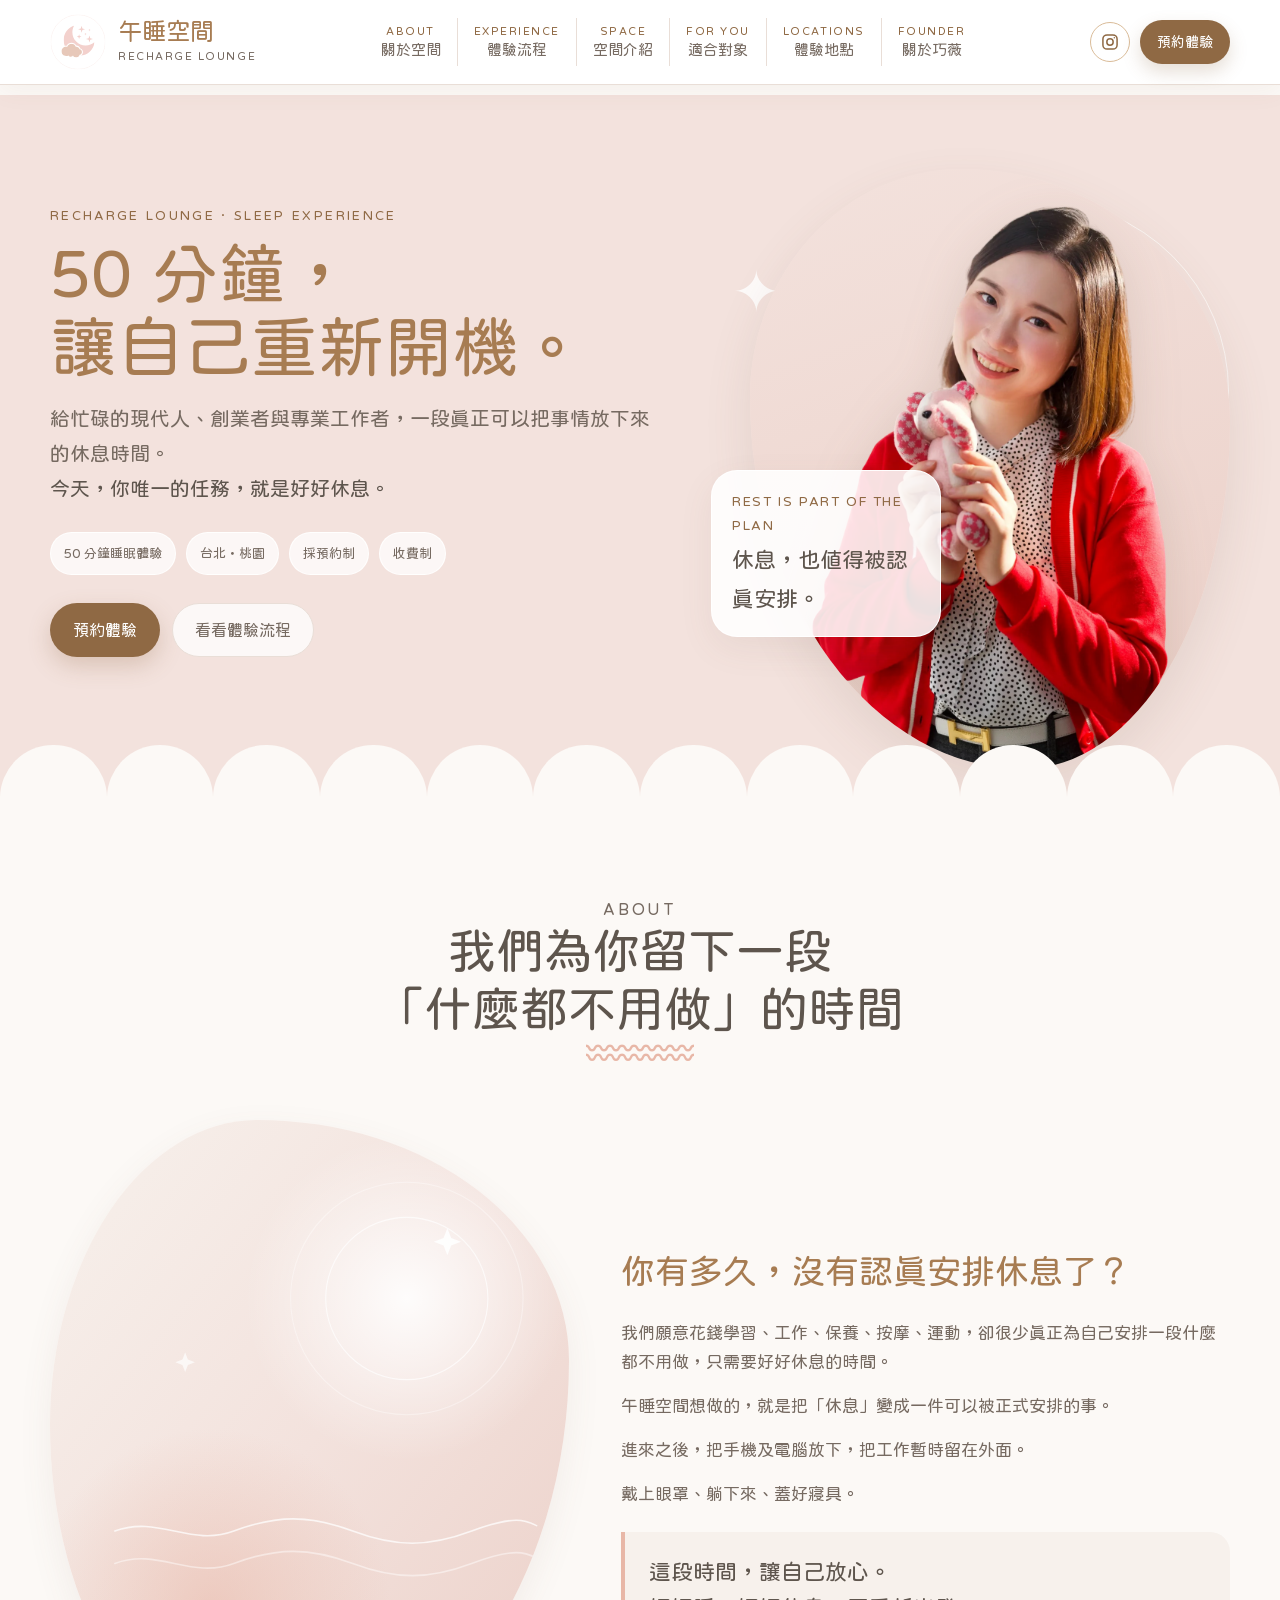
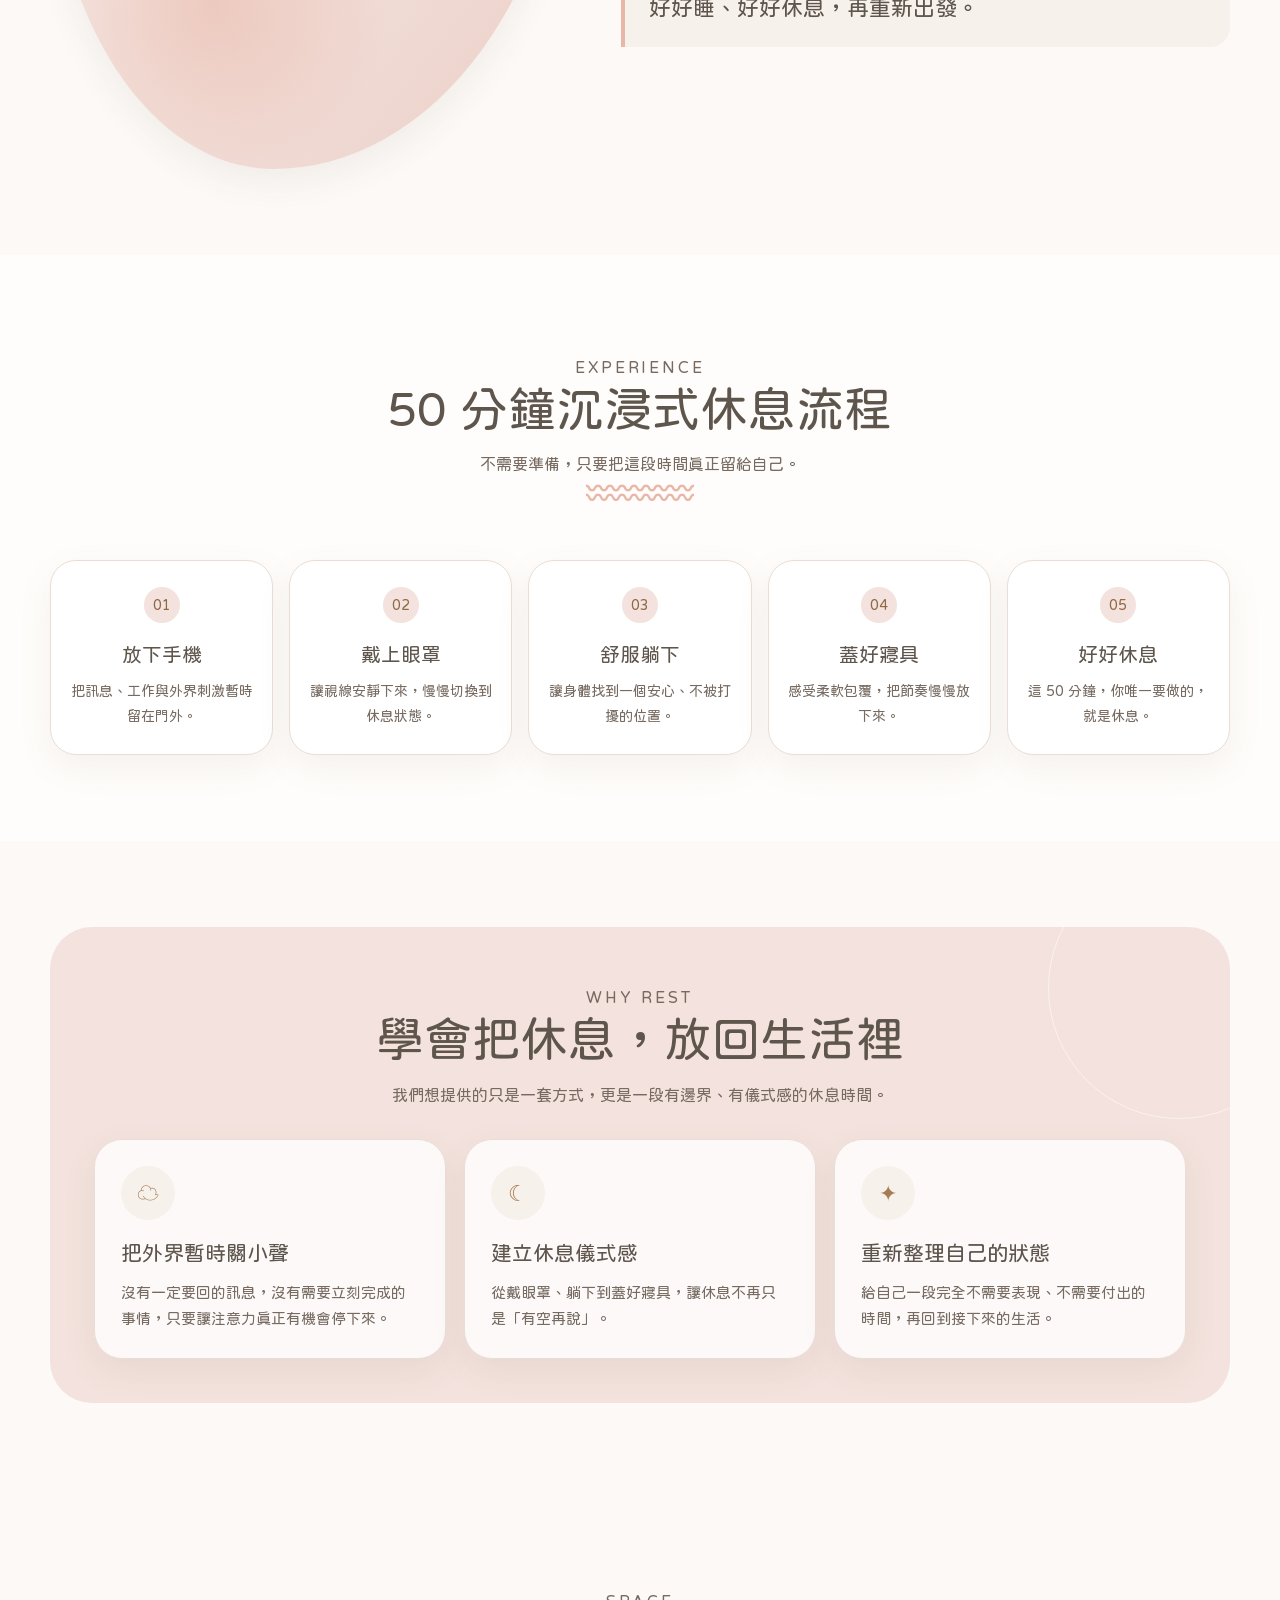
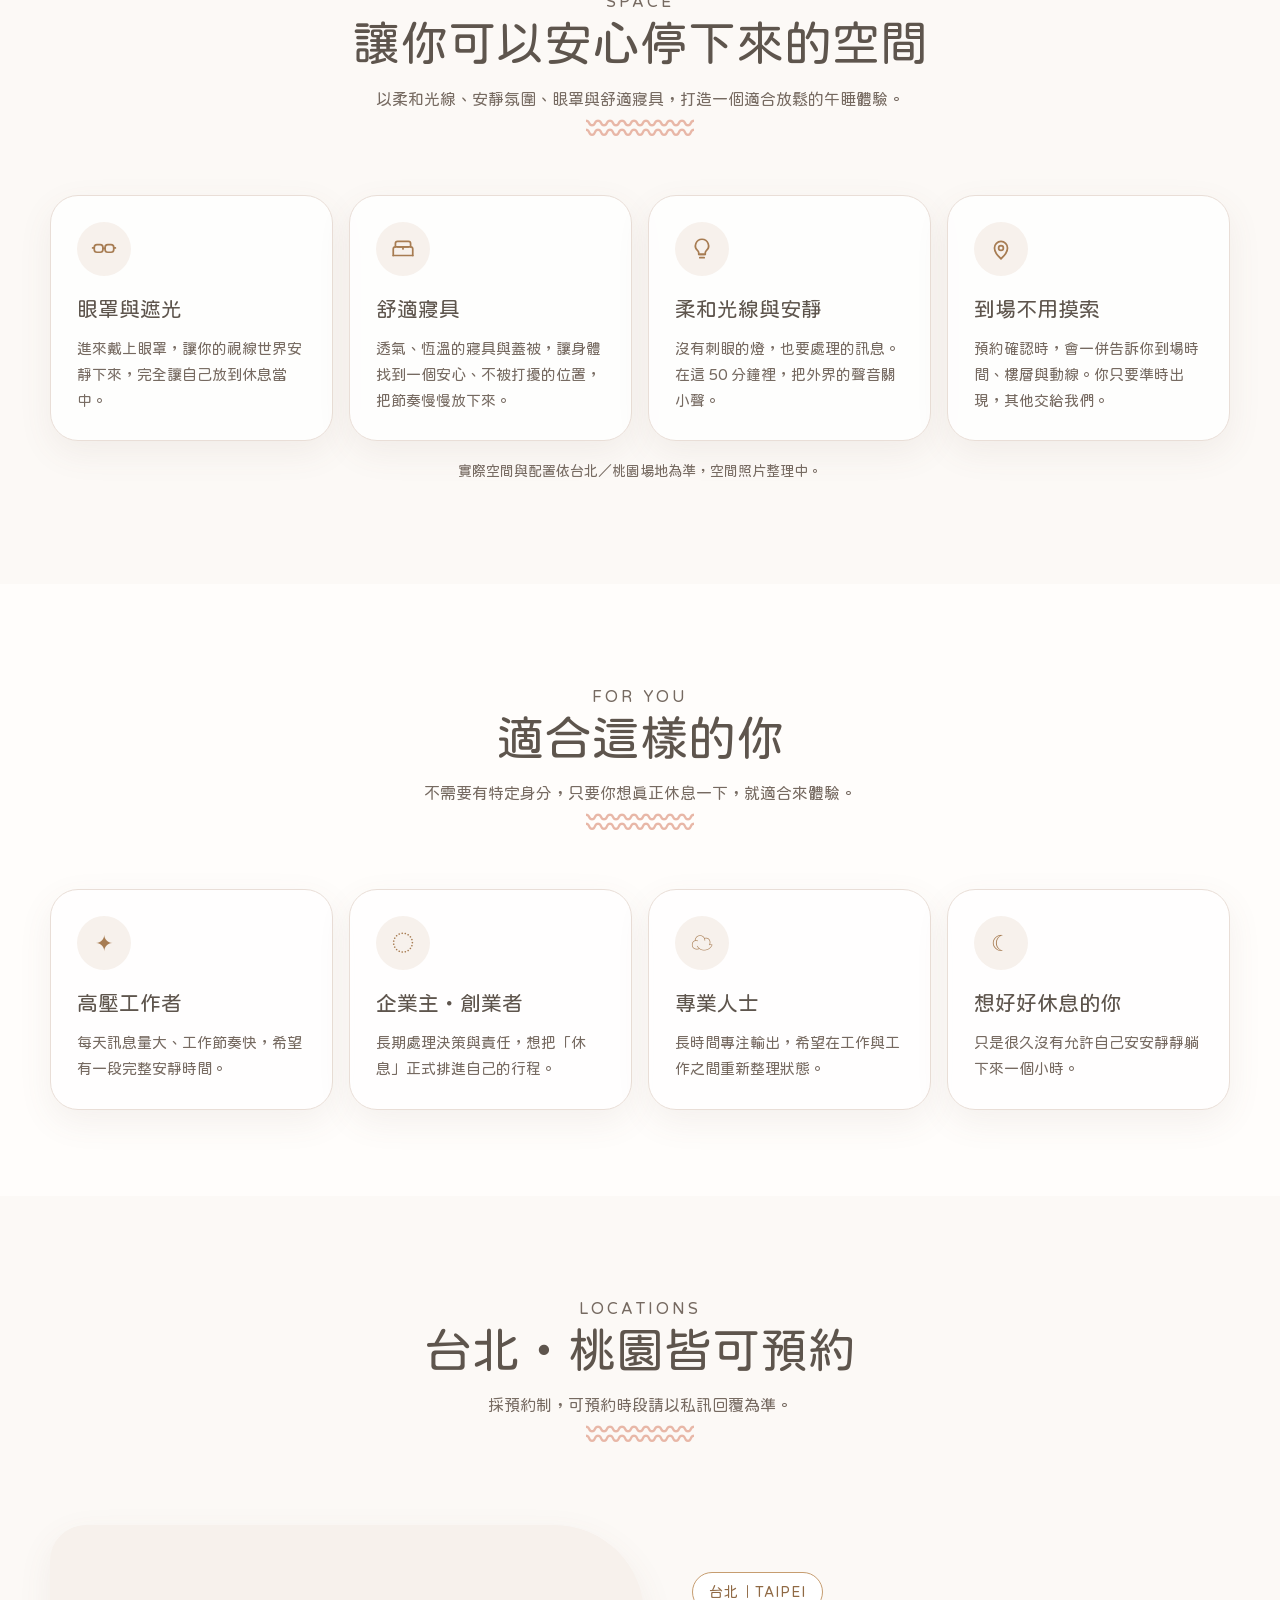
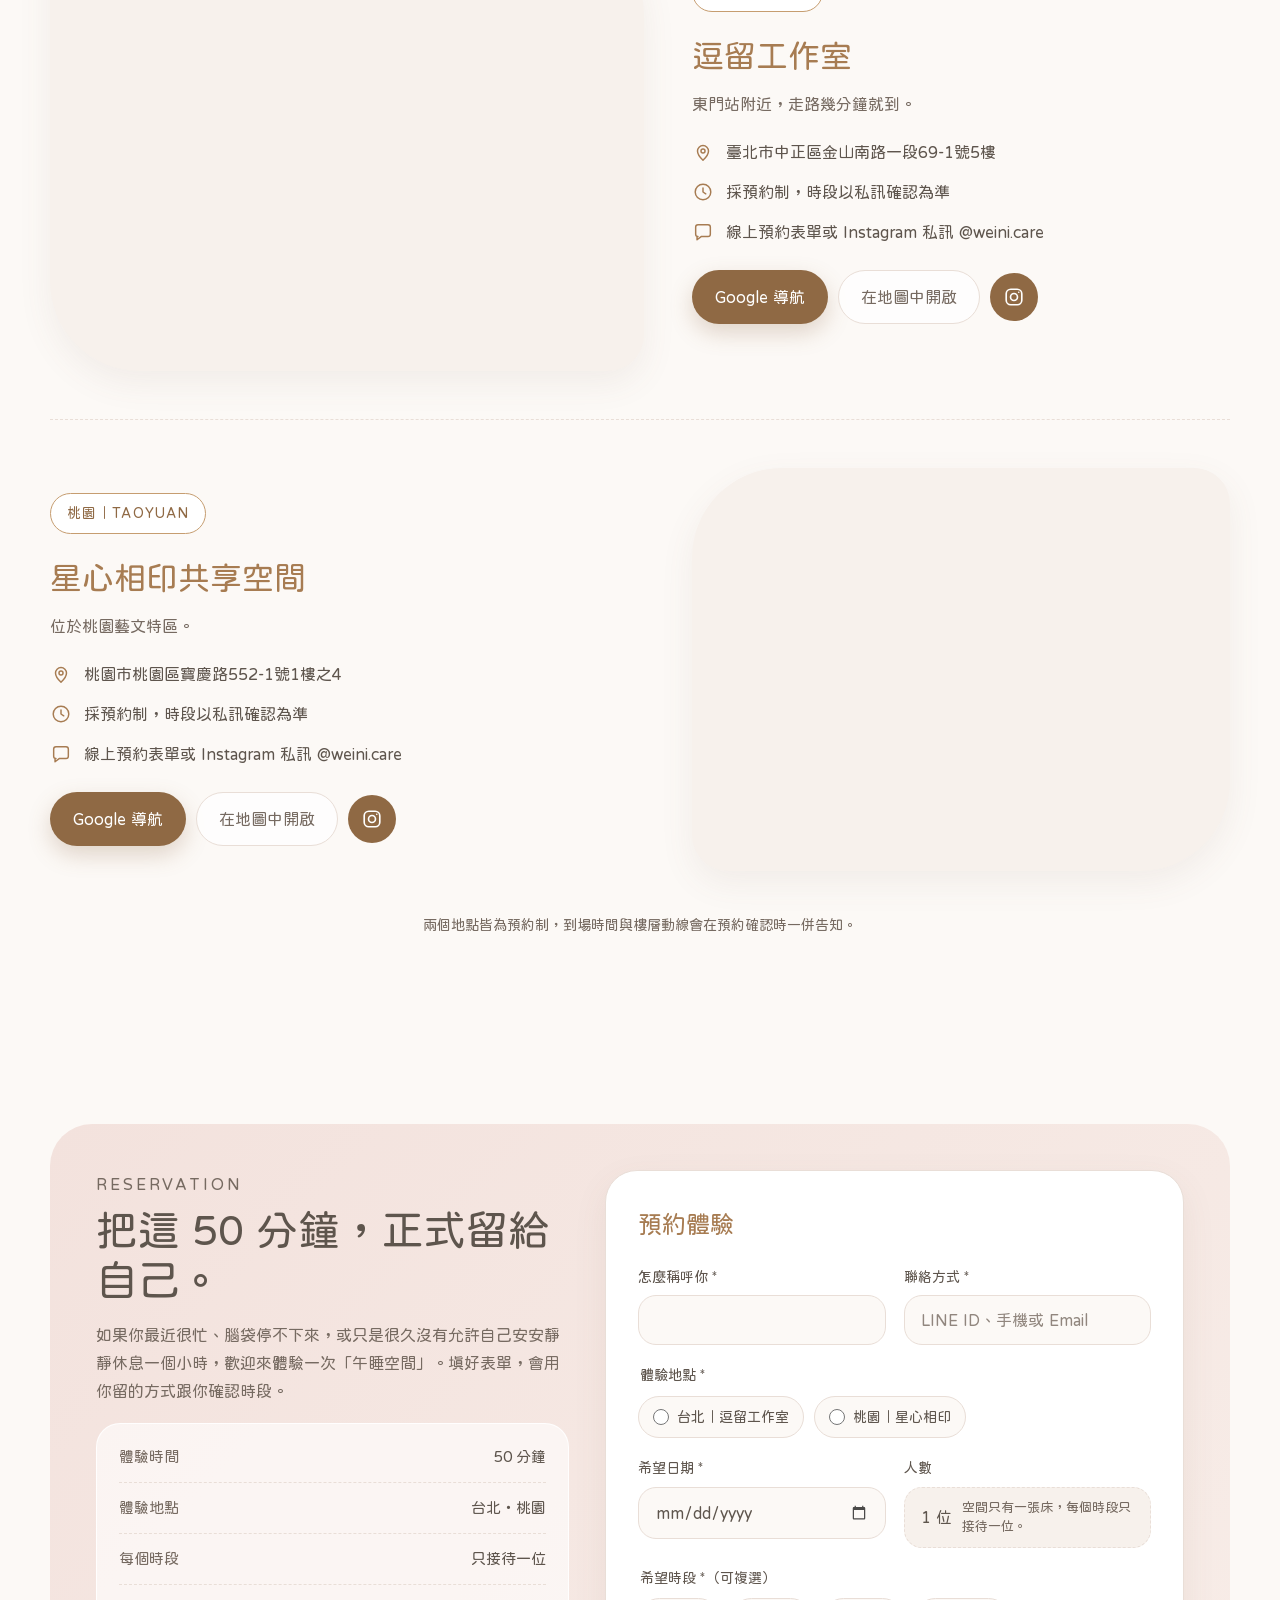
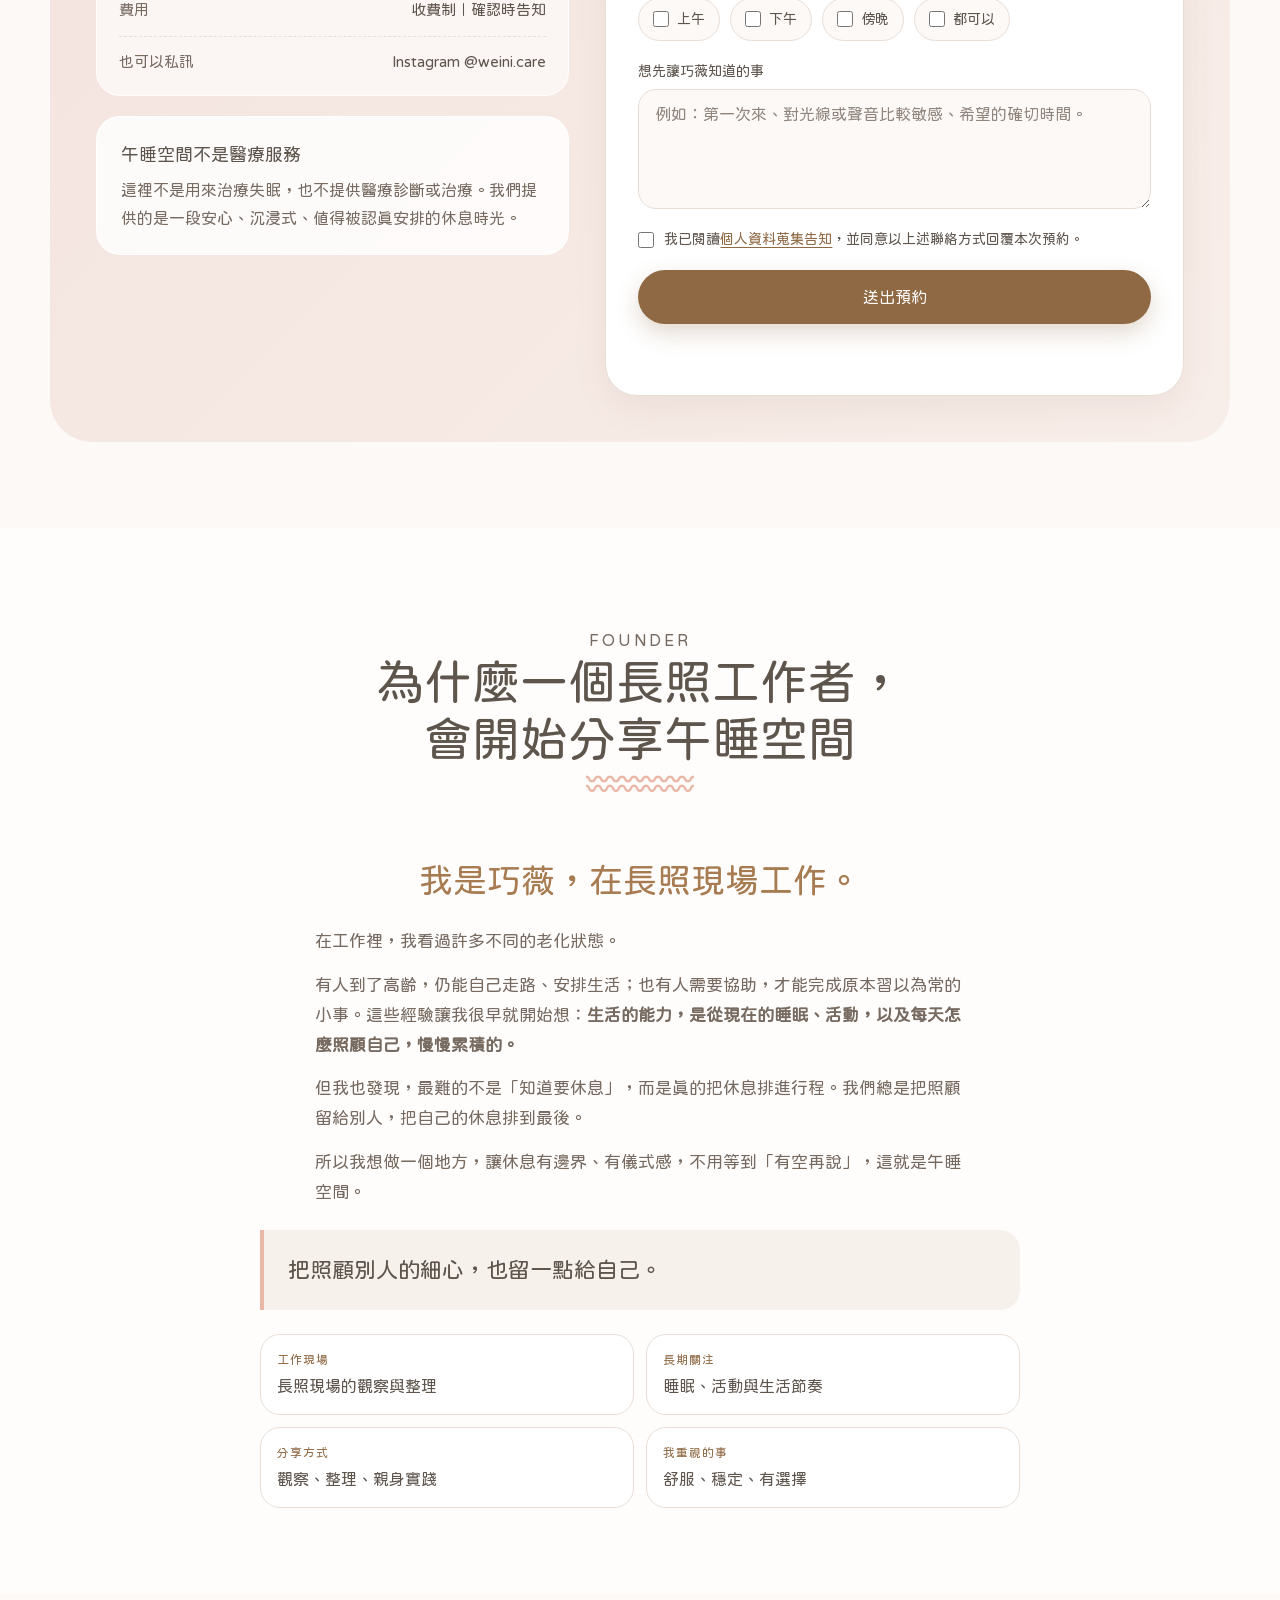
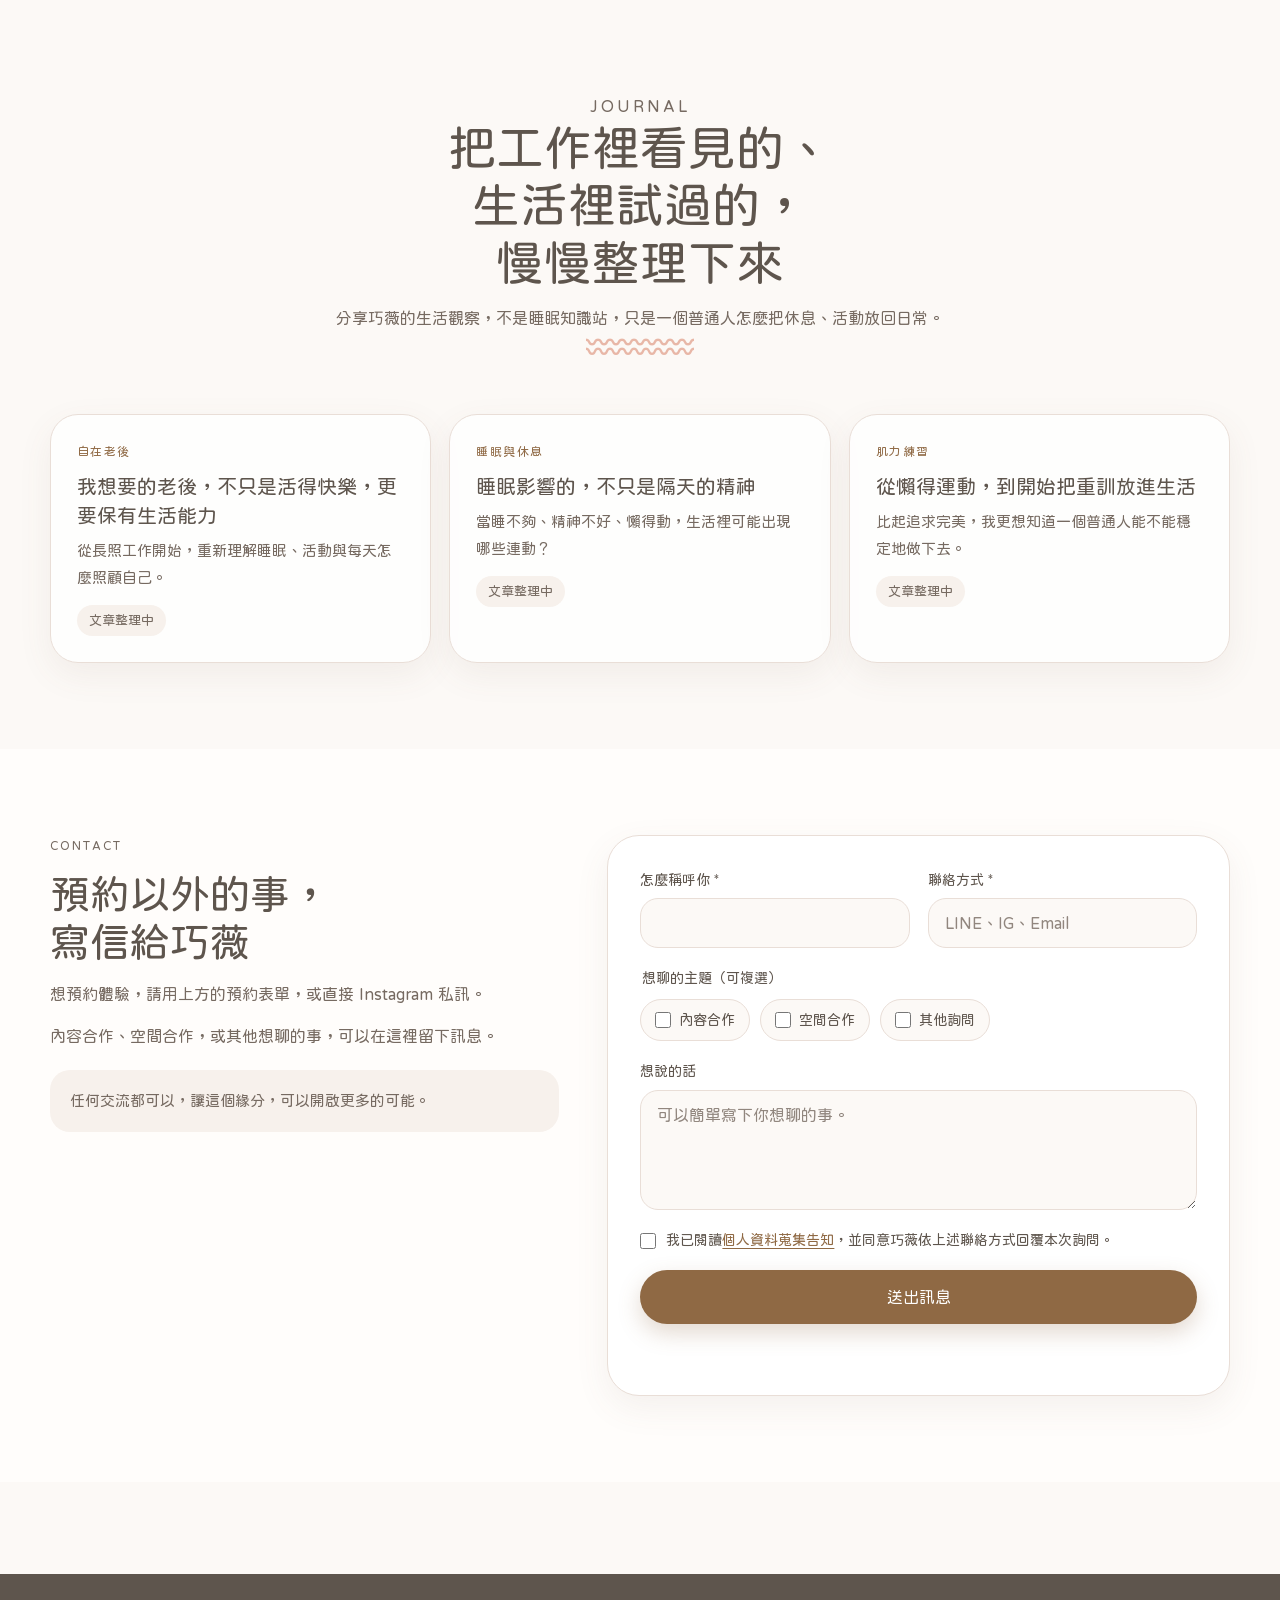
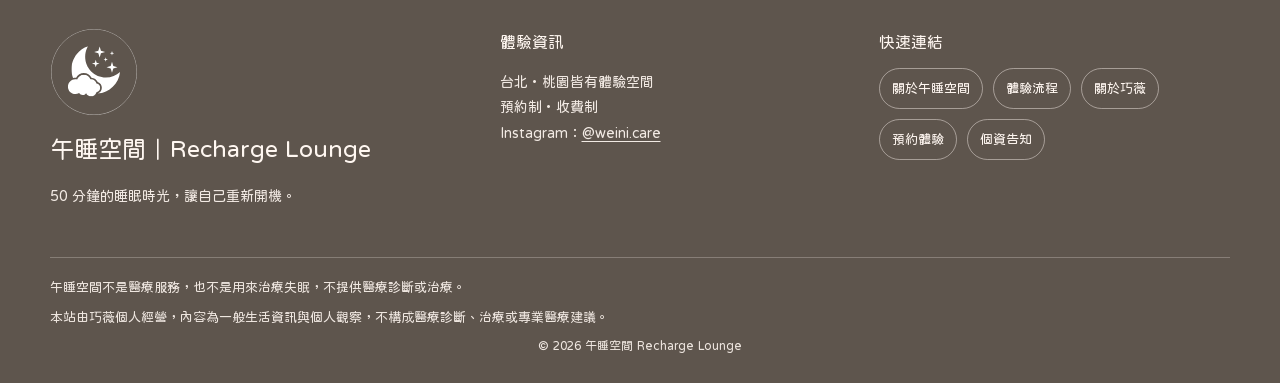
==== index.html @ 17da48b0 "補上 OG 分享圖、隱私權告知頁與 SEO 小檔案 - 新增 1200×630 分享圖 og-cover.png 與可重產的原始頁，OG/Twitter/canonical 改為正式網址 - 新增 p" ====
<!doctype html>
<html lang="zh-Hant">
<head>
  <meta charset="utf-8">
  <meta name="viewport" content="width=device-width, initial-scale=1">
  <title>午睡空間｜Recharge Lounge</title>
  <meta name="description" content="午睡空間｜50 分鐘沉浸式睡眠體驗。台北・桃園預約制空間，給忙碌的現代人一段真正可以放下工作的休息時間。">
  <meta name="theme-color" content="#F3E2DD">

  <!-- Open Graph / 社群分享 -->
  <meta property="og:type" content="website">
  <meta property="og:locale" content="zh_TW">
  <meta property="og:site_name" content="午睡空間 Recharge Lounge">
  <meta property="og:title" content="午睡空間｜50 分鐘，讓自己重新開機。">
  <meta property="og:description" content="給忙碌的現代人、創業者與專業工作者，一段真正可以把事情放下來的休息時間。台北・桃園，採預約制。">
  <meta property="og:url" content="https://qiaoweixie.github.io/weini-care/">
  <meta property="og:image" content="https://qiaoweixie.github.io/weini-care/assets/images/og-cover.png">
  <meta property="og:image:width" content="1200">
  <meta property="og:image:height" content="630">
  <meta property="og:image:alt" content="午睡空間｜50 分鐘，讓自己重新開機。">
  <meta name="twitter:card" content="summary_large_image">
  <meta name="twitter:image" content="https://qiaoweixie.github.io/weini-care/assets/images/og-cover.png">
  <link rel="canonical" href="https://qiaoweixie.github.io/weini-care/">
  <!-- 日後換自訂網域時，把 og:url、og:image、twitter:image、canonical 與 sitemap.xml、robots.txt 的網址一起換掉 -->

  <link rel="preconnect" href="https://fonts.googleapis.com">
  <link rel="preconnect" href="https://fonts.gstatic.com" crossorigin>
  <link href="https://fonts.googleapis.com/css2?family=Huninn&family=Noto+Sans+TC:wght@400;500&display=swap" rel="stylesheet">
  <link rel="icon" type="image/svg+xml" href="assets/images/favicon.svg">
  <link rel="stylesheet" href="assets/css/site.css">
</head>
<body>
  <a class="skip-link" href="#main">跳到主要內容</a>

  <header class="site-header">
    <div class="container nav-bar">
      <a class="brand" href="#home" aria-label="午睡空間首頁">
        <img class="brand-logo" src="assets/images/logo-pink.svg" width="56" height="56" alt="">
        <span class="brand-copy">
          <strong>午睡空間</strong>
          <span>RECHARGE LOUNGE</span>
        </span>
      </a>

      <nav class="nav-main" aria-label="主要導覽">
        <ul class="nav-links" id="nav-links">
          <li><a href="#about"><span class="nav-en">About</span><span class="nav-zh">關於空間</span></a></li>
          <li><a href="#experience"><span class="nav-en">Experience</span><span class="nav-zh">體驗流程</span></a></li>
          <li><a href="#space"><span class="nav-en">Space</span><span class="nav-zh">空間介紹</span></a></li>
          <li><a href="#audience"><span class="nav-en">For You</span><span class="nav-zh">適合對象</span></a></li>
          <li><a href="#locations"><span class="nav-en">Locations</span><span class="nav-zh">體驗地點</span></a></li>
          <li><a href="#founder"><span class="nav-en">Founder</span><span class="nav-zh">關於巧薇</span></a></li>
          <li class="nav-social-mobile">
            <a class="icon-btn" href="https://www.instagram.com/weini.care/" target="_blank" rel="noopener" aria-label="Instagram @weini.care">
              <svg viewBox="0 0 24 24" fill="none" stroke="currentColor" stroke-width="1.8" stroke-linecap="round" aria-hidden="true"><rect x="3.5" y="3.5" width="17" height="17" rx="5"/><circle cx="12" cy="12" r="3.8"/><circle cx="17.2" cy="6.8" r=".9" fill="currentColor" stroke="none"/></svg>
            </a>
          </li>
        </ul>
      </nav>

      <div class="nav-right">
        <a class="icon-btn nav-social" href="https://www.instagram.com/weini.care/" target="_blank" rel="noopener" aria-label="Instagram @weini.care">
          <svg viewBox="0 0 24 24" fill="none" stroke="currentColor" stroke-width="1.8" stroke-linecap="round" aria-hidden="true"><rect x="3.5" y="3.5" width="17" height="17" rx="5"/><circle cx="12" cy="12" r="3.8"/><circle cx="17.2" cy="6.8" r=".9" fill="currentColor" stroke="none"/></svg>
        </a>
        <a class="nav-cta" href="#reserve">預約體驗</a>
        <button class="menu-toggle" type="button" aria-expanded="false" aria-controls="nav-links" aria-label="開啟選單"><span></span></button>
      </div>
    </div>
  </header>

  <main id="main">

    <!-- 1. Hero -->
    <section class="hero" id="home">
      <div class="container hero-grid">
        <div>
          <p class="kicker">RECHARGE LOUNGE · SLEEP EXPERIENCE</p>
          <h1>50 分鐘，<br>讓自己重新開機。</h1>
          <p class="lead">
            給忙碌的現代人、創業者與專業工作者，一段真正可以把事情放下來的休息時間。<br>
            <strong>今天，你唯一的任務，就是好好休息。</strong>
          </p>
          <ul class="hero-meta">
            <li class="meta-chip">50 分鐘睡眠體驗</li>
            <li class="meta-chip">台北・桃園</li>
            <li class="meta-chip">採預約制</li>
            <li class="meta-chip">收費制</li>
          </ul>
          <div class="hero-actions">
            <a class="btn btn-primary" href="#reserve">預約體驗</a>
            <a class="btn btn-secondary" href="#experience">看看體驗流程</a>
          </div>
        </div>

        <div class="hero-visual">
          <div class="sparkle" aria-hidden="true">✦</div>
          <figure class="hero-photo hero-founder">
            <img src="assets/images/founder.webp" width="960" height="1496" alt="歡迎來到午睡空間！享受休息吧！" fetchpriority="high">
          </figure>
          <div class="floating-note">
            <small>REST IS PART OF THE PLAN</small>
            <strong>休息，也值得被認真安排。</strong>
          </div>
        </div>
      </div>
      <div class="scallop" aria-hidden="true">
        <span></span><span></span><span></span><span></span><span></span><span></span>
        <span></span><span></span><span></span><span></span><span></span><span></span>
      </div>
    </section>

    <!-- 2. About -->
    <section class="section" id="about">
      <div class="container">
        <div class="section-title">
          <p class="mini">About</p>
          <h2>我們為你留下一段<br>「什麼都不用做」的時間</h2>
          <div class="wave" aria-hidden="true">﹌﹌﹌</div>
        </div>

        <div class="story-grid">
          <figure class="blob-photo blob-soft" aria-hidden="true">
            <img src="assets/images/soft-blush.svg" width="960" height="1200" alt="" loading="lazy">
          </figure>
          <div class="story-copy">
            <h3>你有多久，沒有認真安排休息了？</h3>
            <p>我們願意花錢學習、工作、保養、按摩、運動，卻很少真正為自己安排一段什麼都不用做，只需要好好休息的時間。</p>
            <p>午睡空間想做的，就是把「休息」變成一件可以被正式安排的事。</p>
			<p>進來之後，把手機及電腦放下，把工作暫時留在外面。</p>
			<p>戴上眼罩、躺下來、蓋好寢具。</p>
            <blockquote class="quote">
              這段時間，讓自己放心。<br>
              好好睡、好好休息，再重新出發。
            </blockquote>
          </div>
        </div>
      </div>
    </section>

    <!-- 3. Experience -->
    <section class="section section-alt" id="experience">
      <div class="container">
        <div class="section-title">
          <p class="mini">Experience</p>
          <h2>50 分鐘沉浸式休息流程</h2>
          <p>不需要準備，只要把這段時間真正留給自己。</p>
          <div class="wave" aria-hidden="true">﹌﹌﹌</div>
        </div>

        <ol class="steps">
          <li class="step">
            <div class="step-no" aria-hidden="true">01</div>
            <h3>放下手機</h3>
            <p>把訊息、工作與外界刺激暫時留在門外。</p>
          </li>
          <li class="step">
            <div class="step-no" aria-hidden="true">02</div>
            <h3>戴上眼罩</h3>
            <p>讓視線安靜下來，慢慢切換到休息狀態。</p>
          </li>
          <li class="step">
            <div class="step-no" aria-hidden="true">03</div>
            <h3>舒服躺下</h3>
            <p>讓身體找到一個安心、不被打擾的位置。</p>
          </li>
          <li class="step">
            <div class="step-no" aria-hidden="true">04</div>
            <h3>蓋好寢具</h3>
            <p>感受柔軟包覆，把節奏慢慢放下來。</p>
          </li>
          <li class="step">
            <div class="step-no" aria-hidden="true">05</div>
            <h3>好好休息</h3>
            <p>這 50 分鐘，你唯一要做的，就是休息。</p>
          </li>
        </ol>
      </div>
    </section>

    <!-- 4. Why rest -->
    <section class="section" id="why" aria-labelledby="why-title">
      <div class="container">
        <div class="soft-panel">
          <div class="section-title">
            <p class="mini">Why Rest</p>
            <h2 id="why-title">學會把休息，放回生活裡</h2>
            <p>我們想提供的只是一套方式，更是一段有邊界、有儀式感的休息時間。</p>
          </div>
          <div class="reasons">
            <article class="card">
              <div class="icon" aria-hidden="true">☁</div>
              <h3>把外界暫時關小聲</h3>
              <p>沒有一定要回的訊息，沒有需要立刻完成的事情，只要讓注意力真正有機會停下來。</p>
            </article>
            <article class="card">
              <div class="icon" aria-hidden="true">☾</div>
              <h3>建立休息儀式感</h3>
              <p>從戴眼罩、躺下到蓋好寢具，讓休息不再只是「有空再說」。</p>
            </article>
            <article class="card">
              <div class="icon" aria-hidden="true">✦</div>
              <h3>重新整理自己的狀態</h3>
              <p>給自己一段完全不需要表現、不需要付出的時間，再回到接下來的生活。</p>
            </article>
          </div>
        </div>
      </div>
    </section>

    <!-- 5. Space -->
    <section class="section" id="space">
      <div class="container">
        <div class="section-title">
          <p class="mini">Space</p>
          <h2>讓你可以安心停下來的空間</h2>
          <p>以柔和光線、安靜氛圍、眼罩與舒適寢具，打造一個適合放鬆的午睡體驗。</p>
          <div class="wave" aria-hidden="true">﹌﹌﹌</div>
        </div>

        <div class="space-cards">
          <article class="card">
            <div class="icon" aria-hidden="true">
              <svg viewBox="0 0 24 24" fill="none" stroke="currentColor" stroke-width="1.6" stroke-linecap="round" stroke-linejoin="round"><path d="M3 10.5c0-1.4 1.1-2.5 2.5-2.5h3c1.4 0 2.5 1.1 2.5 2.5v2c0 1.4-1.1 2.5-2.5 2.5h-3A2.5 2.5 0 0 1 3 12.5v-2Z"/><path d="M13 10.5c0-1.4 1.1-2.5 2.5-2.5h3c1.4 0 2.5 1.1 2.5 2.5v2c0 1.4-1.1 2.5-2.5 2.5h-3a2.5 2.5 0 0 1-2.5-2.5v-2Z"/><path d="M11 11.5h2M3 11H1.5M22.5 11H21"/></svg>
            </div>
            <h3>眼罩與遮光</h3>
            <p>進來戴上眼罩，讓你的視線世界安靜下來，完全讓自己放到休息當中。</p>
          </article>
          <article class="card">
            <div class="icon" aria-hidden="true">
              <svg viewBox="0 0 24 24" fill="none" stroke="currentColor" stroke-width="1.6" stroke-linecap="round" stroke-linejoin="round"><path d="M3 18v-6a2 2 0 0 1 2-2h14a2 2 0 0 1 2 2v6"/><path d="M5 10V7a2 2 0 0 1 2-2h10a2 2 0 0 1 2 2v3"/><path d="M3 18h18M7 10h4a1 1 0 0 1 1 1v1M13 10h4"/></svg>
            </div>
            <h3>舒適寢具</h3>
            <p>透氣、恆溫的寢具與蓋被，讓身體找到一個安心、不被打擾的位置，把節奏慢慢放下來。</p>
          </article>
          <article class="card">
            <div class="icon" aria-hidden="true">
              <svg viewBox="0 0 24 24" fill="none" stroke="currentColor" stroke-width="1.6" stroke-linecap="round" stroke-linejoin="round"><path d="M12 3a6 6 0 0 0-4 10.5c.6.6 1 1.3 1 2.1V17h6v-1.4c0-.8.4-1.5 1-2.1A6 6 0 0 0 12 3Z"/><path d="M10 20h4M10 17h4"/></svg>
            </div>
            <h3>柔和光線與安靜</h3>
            <p>沒有刺眼的燈，也要處理的訊息。在這 50 分鐘裡，把外界的聲音關小聲。</p>
          </article>
          <article class="card">
            <div class="icon" aria-hidden="true">
              <svg viewBox="0 0 24 24" fill="none" stroke="currentColor" stroke-width="1.6" stroke-linecap="round" stroke-linejoin="round"><path d="M12 21s-6-5.4-6-10a6 6 0 0 1 12 0c0 4.6-6 10-6 10Z"/><circle cx="12" cy="11" r="2.2"/></svg>
            </div>
            <h3>到場不用摸索</h3>
            <p>預約確認時，會一併告訴你到場時間、樓層與動線。你只要準時出現，其他交給我們。</p>
          </article>
        </div>
        <p class="space-caption">實際空間與配置依台北／桃園場地為準，空間照片整理中。</p>
      </div>
    </section>

    <!-- 6. Audience -->
    <section class="section section-alt" id="audience">
      <div class="container">
        <div class="section-title">
          <p class="mini">For You</p>
          <h2>適合這樣的你</h2>
          <p>不需要有特定身分，只要你想真正休息一下，就適合來體驗。</p>
          <div class="wave" aria-hidden="true">﹌﹌﹌</div>
        </div>

        <div class="audience-grid">
          <article class="card">
            <div class="icon" aria-hidden="true">✦</div>
            <h3>高壓工作者</h3>
            <p>每天訊息量大、工作節奏快，希望有一段完整安靜時間。</p>
          </article>
          <article class="card">
            <div class="icon" aria-hidden="true">◌</div>
            <h3>企業主・創業者</h3>
            <p>長期處理決策與責任，想把「休息」正式排進自己的行程。</p>
          </article>
          <article class="card">
            <div class="icon" aria-hidden="true">☁</div>
            <h3>專業人士</h3>
            <p>長時間專注輸出，希望在工作與工作之間重新整理狀態。</p>
          </article>
          <article class="card">
            <div class="icon" aria-hidden="true">☾</div>
            <h3>想好好休息的你</h3>
            <p>只是很久沒有允許自己安安靜靜躺下來一個小時。</p>
          </article>
        </div>
      </div>
    </section>

    <!-- 7. Locations -->
    <section class="section" id="locations">
      <div class="container">
        <div class="section-title">
          <p class="mini">Locations</p>
          <h2>台北・桃園皆可預約</h2>
          <p>採預約制，可預約時段請以私訊回覆為準。</p>
          <div class="wave" aria-hidden="true">﹌﹌﹌</div>
        </div>

        <!-- 台北 -->
        <article class="venue">
          <figure class="venue-map">
            <iframe
              src="https://www.google.com/maps?q=%E8%87%BA%E5%8C%97%E5%B8%82%E4%B8%AD%E6%AD%A3%E5%8D%80%E9%87%91%E5%B1%B1%E5%8D%97%E8%B7%AF%E4%B8%80%E6%AE%B569-1%E8%99%9F5%E6%A8%93&z=16&hl=zh-TW&output=embed"
              title="逗留工作室 地圖" loading="lazy" referrerpolicy="no-referrer-when-downgrade" allowfullscreen></iframe>
          </figure>
          <div class="venue-copy">
            <span class="venue-pill">台北｜TAIPEI</span>
            <h3>逗留工作室</h3>
            <p class="venue-sub">東門站附近，走路幾分鐘就到。</p>
            <ul class="venue-rows">
              <li class="venue-row">
                <svg viewBox="0 0 24 24" fill="none" stroke="currentColor" stroke-width="1.6" stroke-linecap="round" stroke-linejoin="round" aria-hidden="true"><path d="M12 21s-6-5.4-6-10a6 6 0 0 1 12 0c0 4.6-6 10-6 10Z"/><circle cx="12" cy="11" r="2.2"/></svg>
                <span><span class="visually-hidden">地址：</span>臺北市中正區金山南路一段69-1號5樓</span>
              </li>
              <li class="venue-row">
                <svg viewBox="0 0 24 24" fill="none" stroke="currentColor" stroke-width="1.6" stroke-linecap="round" stroke-linejoin="round" aria-hidden="true"><circle cx="12" cy="12" r="8.5"/><path d="M12 7.5V12l3 2"/></svg>
                <span><span class="visually-hidden">時段：</span>採預約制，時段以私訊確認為準</span>
              </li>
              <li class="venue-row">
                <svg viewBox="0 0 24 24" fill="none" stroke="currentColor" stroke-width="1.6" stroke-linecap="round" stroke-linejoin="round" aria-hidden="true"><path d="M4 6.5A2.5 2.5 0 0 1 6.5 4h11A2.5 2.5 0 0 1 20 6.5v8a2.5 2.5 0 0 1-2.5 2.5H10l-4.5 3.5V17H6.5A2.5 2.5 0 0 1 4 14.5v-8Z"/></svg>
                <span><span class="visually-hidden">預約：</span><a href="#reserve">線上預約表單</a>或 Instagram 私訊 @weini.care</span>
              </li>
            </ul>
            <div class="venue-actions">
              <a class="btn btn-primary" href="https://www.google.com/maps/dir/?api=1&destination=%E8%87%BA%E5%8C%97%E5%B8%82%E4%B8%AD%E6%AD%A3%E5%8D%80%E9%87%91%E5%B1%B1%E5%8D%97%E8%B7%AF%E4%B8%80%E6%AE%B569-1%E8%99%9F5%E6%A8%93" target="_blank" rel="noopener">Google 導航</a>
              <a class="btn btn-secondary" href="https://www.google.com/maps/search/?api=1&query=%E8%87%BA%E5%8C%97%E5%B8%82%E4%B8%AD%E6%AD%A3%E5%8D%80%E9%87%91%E5%B1%B1%E5%8D%97%E8%B7%AF%E4%B8%80%E6%AE%B569-1%E8%99%9F5%E6%A8%93" target="_blank" rel="noopener">在地圖中開啟</a>
              <a class="social" href="https://www.instagram.com/weini.care/" target="_blank" rel="noopener" aria-label="Instagram 私訊預約">
                <svg viewBox="0 0 24 24" fill="none" stroke="currentColor" stroke-width="1.8" stroke-linecap="round" aria-hidden="true"><rect x="3.5" y="3.5" width="17" height="17" rx="5"/><circle cx="12" cy="12" r="3.8"/><circle cx="17.2" cy="6.8" r=".9" fill="currentColor" stroke="none"/></svg>
              </a>
            </div>
          </div>
        </article>

        <!-- 桃園 -->
        <article class="venue reverse">
          <figure class="venue-map">
            <iframe
              src="https://www.google.com/maps?q=%E6%A1%83%E5%9C%92%E5%B8%82%E6%A1%83%E5%9C%92%E5%8D%80%E5%AF%B6%E6%85%B6%E8%B7%AF552-1%E8%99%9F1%E6%A8%93%E4%B9%8B4&z=16&hl=zh-TW&output=embed"
              title="星心相印共享空間 地圖" loading="lazy" referrerpolicy="no-referrer-when-downgrade" allowfullscreen></iframe>
          </figure>
          <div class="venue-copy">
            <span class="venue-pill">桃園｜TAOYUAN</span>
            <h3>星心相印共享空間</h3>
            <p class="venue-sub">位於桃園藝文特區。</p>
            <ul class="venue-rows">
              <li class="venue-row">
                <svg viewBox="0 0 24 24" fill="none" stroke="currentColor" stroke-width="1.6" stroke-linecap="round" stroke-linejoin="round" aria-hidden="true"><path d="M12 21s-6-5.4-6-10a6 6 0 0 1 12 0c0 4.6-6 10-6 10Z"/><circle cx="12" cy="11" r="2.2"/></svg>
                <span><span class="visually-hidden">地址：</span>桃園市桃園區寶慶路552-1號1樓之4</span>
              </li>
              <li class="venue-row">
                <svg viewBox="0 0 24 24" fill="none" stroke="currentColor" stroke-width="1.6" stroke-linecap="round" stroke-linejoin="round" aria-hidden="true"><circle cx="12" cy="12" r="8.5"/><path d="M12 7.5V12l3 2"/></svg>
                <span><span class="visually-hidden">時段：</span>採預約制，時段以私訊確認為準</span>
              </li>
              <li class="venue-row">
                <svg viewBox="0 0 24 24" fill="none" stroke="currentColor" stroke-width="1.6" stroke-linecap="round" stroke-linejoin="round" aria-hidden="true"><path d="M4 6.5A2.5 2.5 0 0 1 6.5 4h11A2.5 2.5 0 0 1 20 6.5v8a2.5 2.5 0 0 1-2.5 2.5H10l-4.5 3.5V17H6.5A2.5 2.5 0 0 1 4 14.5v-8Z"/></svg>
                <span><span class="visually-hidden">預約：</span><a href="#reserve">線上預約表單</a>或 Instagram 私訊 @weini.care</span>
              </li>
            </ul>
            <div class="venue-actions">
              <a class="btn btn-primary" href="https://www.google.com/maps/dir/?api=1&destination=%E6%A1%83%E5%9C%92%E5%B8%82%E6%A1%83%E5%9C%92%E5%8D%80%E5%AF%B6%E6%85%B6%E8%B7%AF552-1%E8%99%9F1%E6%A8%93%E4%B9%8B4" target="_blank" rel="noopener">Google 導航</a>
              <a class="btn btn-secondary" href="https://www.google.com/maps/search/?api=1&query=%E6%A1%83%E5%9C%92%E5%B8%82%E6%A1%83%E5%9C%92%E5%8D%80%E5%AF%B6%E6%85%B6%E8%B7%AF552-1%E8%99%9F1%E6%A8%93%E4%B9%8B4" target="_blank" rel="noopener">在地圖中開啟</a>
              <a class="social" href="https://www.instagram.com/weini.care/" target="_blank" rel="noopener" aria-label="Instagram 私訊預約">
                <svg viewBox="0 0 24 24" fill="none" stroke="currentColor" stroke-width="1.8" stroke-linecap="round" aria-hidden="true"><rect x="3.5" y="3.5" width="17" height="17" rx="5"/><circle cx="12" cy="12" r="3.8"/><circle cx="17.2" cy="6.8" r=".9" fill="currentColor" stroke="none"/></svg>
              </a>
            </div>
          </div>
        </article>

        <p class="space-caption">兩個地點皆為預約制，到場時間與樓層動線會在預約確認時一併告知。</p>
      </div>
    </section>

    <!-- 8. Reservation -->
    <section class="section" id="reserve">
      <div class="container">
        <div class="reserve-panel">
          <div class="reserve-copy">
            <p class="mini">Reservation</p>
            <h2>把這 50 分鐘，正式留給自己。</h2>
            <p>如果你最近很忙、腦袋停不下來，或只是很久沒有允許自己安安靜靜休息一個小時，歡迎來體驗一次「午睡空間」。填好表單，會用你留的方式跟你確認時段。</p>

            <dl class="reserve-info">
              <div class="row"><dt>體驗時間</dt><dd>50 分鐘</dd></div>
              <div class="row"><dt>體驗地點</dt><dd>台北・桃園</dd></div>
              <div class="row"><dt>每個時段</dt><dd>只接待一位</dd></div>
              <div class="row"><dt>費用</dt><dd>收費制｜確認時告知</dd></div>
              <div class="row"><dt>也可以私訊</dt><dd><a href="https://www.instagram.com/weini.care/" target="_blank" rel="noopener">Instagram @weini.care</a></dd></div>
            </dl>

            <div class="reserve-note">
              <strong>午睡空間不是醫療服務</strong>
              這裡不是用來治療失眠，也不提供醫療診斷或治療。我們提供的是一段安心、沉浸式、值得被認真安排的休息時光。
            </div>
          </div>

          <form class="site-form booking-form" id="booking-form" novalidate>
            <h3 class="form-title">預約體驗</h3>
            <div class="form-grid">
              <div class="field">
                <label for="bk-name">怎麼稱呼你 *</label>
                <input id="bk-name" name="name" type="text" autocomplete="name" required>
              </div>
              <div class="field">
                <label for="bk-contact">聯絡方式 *</label>
                <input id="bk-contact" name="contact" type="text" placeholder="LINE ID、手機或 Email" required>
              </div>
              <div class="field full">
                <fieldset>
                  <legend>體驗地點 *</legend>
                  <div class="choices">
                    <label class="choice"><input type="radio" name="location" value="台北｜逗留工作室" required><span>台北｜逗留工作室</span></label>
                    <label class="choice"><input type="radio" name="location" value="桃園｜星心相印共享空間"><span>桃園｜星心相印</span></label>
                  </div>
                </fieldset>
              </div>
              <div class="field">
                <label for="bk-date">希望日期 *</label>
                <input id="bk-date" name="date" type="date" required>
              </div>
              <div class="field">
                <span class="field-label">人數</span>
                <p class="field-static"><strong>1 位</strong>空間只有一張床，每個時段只接待一位。</p>
              </div>
              <div class="field full">
                <fieldset>
                  <legend>希望時段 *（可複選）</legend>
                  <div class="choices">
                    <label class="choice"><input type="checkbox" name="slot" value="上午"><span>上午</span></label>
                    <label class="choice"><input type="checkbox" name="slot" value="下午"><span>下午</span></label>
                    <label class="choice"><input type="checkbox" name="slot" value="傍晚"><span>傍晚</span></label>
                    <label class="choice"><input type="checkbox" name="slot" value="都可以"><span>都可以</span></label>
                  </div>
                  <p class="field-error" data-error-for="slot" hidden>請至少選一個時段。</p>
                </fieldset>
              </div>
              <div class="field full">
                <label for="bk-note">想先讓巧薇知道的事</label>
                <textarea id="bk-note" name="note" placeholder="例如：第一次來、對光線或聲音比較敏感、希望的確切時間。"></textarea>
              </div>
              <div class="field full">
                <label class="consent"><input type="checkbox" name="consent" required><span>我已閱讀<a href="privacy.html" target="_blank" rel="noopener">個人資料蒐集告知</a>，並同意以上述聯絡方式回覆本次預約。</span></label>
              </div>
              <!-- 防機器人：一般使用者看不到也不會填 -->
              <div class="field hp" aria-hidden="true"><label for="bk-company">公司</label><input id="bk-company" name="company" type="text" tabindex="-1" autocomplete="off"></div>
              <div class="field full form-actions">
                <button class="btn btn-primary" type="submit">送出預約</button>
                <p class="form-status" id="booking-status" role="status" aria-live="polite"></p>
              </div>
            </div>

            <div class="form-fallback" id="booking-fallback" hidden>
              <p class="fallback-title">表單還沒接上寄送服務，先把這段訊息複製後私訊給巧薇：</p>
              <pre class="fallback-text" id="booking-text"></pre>
              <div class="fallback-actions">
                <button class="btn btn-secondary" type="button" id="booking-copy">複製訊息</button>
                <a class="btn btn-primary" href="https://ig.me/m/weini.care" target="_blank" rel="noopener">開啟 Instagram 私訊</a>
              </div>
            </div>
          </form>
        </div>
      </div>
    </section>

    <!-- 9. Founder：關於巧薇 -->
    <section class="section section-alt" id="founder">
      <div class="container">
        <div class="section-title">
          <p class="mini">Founder</p>
          <h2>為什麼一個長照工作者，<br>會開始分享午睡空間</h2>
          <div class="wave" aria-hidden="true">﹌﹌﹌</div>
        </div>

        <div class="story-solo">
          <div class="story-copy">
            <h3>我是巧薇，在長照現場工作。</h3>
            <p>在工作裡，我看過許多不同的老化狀態。</p>
			<p>有人到了高齡，仍能自己走路、安排生活；也有人需要協助，才能完成原本習以為常的小事。這些經驗讓我很早就開始想：<b>生活的能力，是從現在的睡眠、活動，以及每天怎麼照顧自己，慢慢累積的。</b></p>
            <p>但我也發現，最難的不是「知道要休息」，而是真的把休息排進行程。我們總是把照顧留給別人，把自己的休息排到最後。</p>
            <p>所以我想做一個地方，讓休息有邊界、有儀式感，不用等到「有空再說」，這就是午睡空間。</p>
            <blockquote class="quote">把照顧別人的細心，也留一點給自己。</blockquote>
            <div class="facts">
              <div class="fact"><small>工作現場</small><strong>長照現場的觀察與整理</strong></div>
              <div class="fact"><small>長期關注</small><strong>睡眠、活動與生活節奏</strong></div>
              <div class="fact"><small>分享方式</small><strong>觀察、整理、親身實踐</strong></div>
              <div class="fact"><small>我重視的事</small><strong>舒服、穩定、有選擇</strong></div>
            </div>
          </div>
        </div>
      </div>
    </section>

    <!-- 10. Journal：巧薇的生活整理 -->
    <section class="section" id="journal">
      <div class="container">
        <div class="section-title">
          <p class="mini">Journal</p>
          <h2>把工作裡看見的、<br>生活裡試過的，<br>慢慢整理下來</h2>
          <p>分享巧薇的生活觀察，不是睡眠知識站，只是一個普通人怎麼把休息、活動放回日常。</p>
          <div class="wave" aria-hidden="true">﹌﹌﹌</div>
        </div>

        <div class="article-grid">
          <article class="card article-card">
            <small>自在老後</small>
            <h3>我想要的老後，不只是活得快樂，更要保有生活能力</h3>
            <p>從長照工作開始，重新理解睡眠、活動與每天怎麼照顧自己。</p>
            <span class="tag-soon">文章整理中</span>
          </article>
          <article class="card article-card">
            <small>睡眠與休息</small>
            <h3>睡眠影響的，不只是隔天的精神</h3>
            <p>當睡不夠、精神不好、懶得動，生活裡可能出現哪些連動？</p>
            <span class="tag-soon">文章整理中</span>
          </article>
          <article class="card article-card">
            <small>肌力練習</small>
            <h3>從懶得運動，到開始把重訓放進生活</h3>
            <p>比起追求完美，我更想知道一個普通人能不能穩定地做下去。</p>
            <span class="tag-soon">文章整理中</span>
          </article>
        </div>
      </div>
    </section>

    <!-- 11. Contact：預約以外的聯絡 -->
    <section class="section section-alt" id="contact">
      <div class="container contact-grid">
        <div class="contact-copy">
          <p class="mini">Contact</p>
          <h2>預約以外的事，<br>寫信給巧薇</h2>
          <p>想預約體驗，請用上方的<a href="#reserve">預約表單</a>，或直接 <a href="https://www.instagram.com/weini.care/" target="_blank" rel="noopener">Instagram 私訊</a>。</p>
          <p>內容合作、空間合作，或其他想聊的事，可以在這裡留下訊息。</p>
          <div class="quiet-promise">任何交流都可以，讓這個緣分，可以開啟更多的可能。</div>
        </div>

        <form class="site-form contact-form" id="contact-form" novalidate>
          <div class="form-grid">
            <div class="field">
              <label for="name">怎麼稱呼你 *</label>
              <input id="name" name="name" type="text" autocomplete="name" required>
            </div>
            <div class="field">
              <label for="contact-way">聯絡方式 *</label>
              <input id="contact-way" name="contact" type="text" placeholder="LINE、IG、Email" required>
            </div>
            <div class="field full">
              <fieldset>
                <legend>想聊的主題（可複選）</legend>
                <div class="choices">
                  <label class="choice"><input type="checkbox" name="topic" value="內容合作"><span>內容合作</span></label>
                  <label class="choice"><input type="checkbox" name="topic" value="空間合作"><span>空間合作</span></label>
                  <label class="choice"><input type="checkbox" name="topic" value="其他詢問"><span>其他詢問</span></label>
                </div>
              </fieldset>
            </div>
            <div class="field full">
              <label for="message">想說的話</label>
              <textarea id="message" name="message" placeholder="可以簡單寫下你想聊的事。"></textarea>
            </div>
            <div class="field full">
              <label class="consent"><input type="checkbox" name="consent" required><span>我已閱讀<a href="privacy.html" target="_blank" rel="noopener">個人資料蒐集告知</a>，並同意巧薇依上述聯絡方式回覆本次詢問。</span></label>
            </div>
            <div class="field hp" aria-hidden="true"><label for="ct-company">公司</label><input id="ct-company" name="company" type="text" tabindex="-1" autocomplete="off"></div>
            <div class="field full form-actions">
              <button class="btn btn-primary" type="submit">送出訊息</button>
              <p class="form-status" id="contact-status" role="status" aria-live="polite"></p>
            </div>
          </div>

          <div class="form-fallback" id="contact-fallback" hidden>
            <p class="fallback-title">表單還沒接上寄送服務，先把這段訊息複製後私訊給巧薇：</p>
            <pre class="fallback-text" id="contact-text"></pre>
            <div class="fallback-actions">
              <button class="btn btn-secondary" type="button" id="contact-copy">複製訊息</button>
              <a class="btn btn-primary" href="https://ig.me/m/weini.care" target="_blank" rel="noopener">開啟 Instagram 私訊</a>
            </div>
          </div>
        </form>
      </div>
    </section>

  </main>

  <footer class="site-footer">
    <div class="container">
      <div class="footer-grid">
        <div class="footer-brand">
          <img class="footer-logo" src="assets/images/logo-white.svg" width="88" height="88" alt="午睡空間 Recharge Lounge" loading="lazy">
          <strong>午睡空間｜Recharge Lounge</strong>
          <p class="footer-text">50 分鐘的睡眠時光，讓自己重新開機。</p>
        </div>
        <div>
          <div class="footer-title">體驗資訊</div>
          <p class="footer-text">
            台北・桃園皆有體驗空間<br>
            預約制・收費制<br>
            Instagram：<a href="https://www.instagram.com/weini.care/" target="_blank" rel="noopener">@weini.care</a>
          </p>
        </div>
        <div>
          <div class="footer-title">快速連結</div>
          <div class="footer-links">
            <a class="footer-chip" href="#about">關於午睡空間</a>
            <a class="footer-chip" href="#experience">體驗流程</a>
            <a class="footer-chip" href="#founder">關於巧薇</a>
            <a class="footer-chip" href="#reserve">預約體驗</a>
            <a class="footer-chip" href="privacy.html">個資告知</a>
          </div>
        </div>
      </div>

      <div class="footer-legal">
        <p>午睡空間不是醫療服務，也不是用來治療失眠，不提供醫療診斷或治療。</p>
        <p>本站由巧薇個人經營，內容為一般生活資訊與個人觀察，不構成醫療診斷、治療或專業醫療建議。</p>
        <p class="copyright">© 2026 午睡空間 Recharge Lounge</p>
      </div>
    </div>
  </footer>

  <script>
    (function () {
      var toggle = document.querySelector('.menu-toggle');
      var navLinks = document.getElementById('nav-links');

      toggle.addEventListener('click', function () {
        var expanded = toggle.getAttribute('aria-expanded') === 'true';
        toggle.setAttribute('aria-expanded', String(!expanded));
        toggle.setAttribute('aria-label', expanded ? '開啟選單' : '關閉選單');
        navLinks.classList.toggle('open', !expanded);
      });

      navLinks.querySelectorAll('a').forEach(function (link) {
        link.addEventListener('click', function () {
          toggle.setAttribute('aria-expanded', 'false');
          toggle.setAttribute('aria-label', '開啟選單');
          navLinks.classList.remove('open');
        });
      });

      document.addEventListener('keydown', function (e) {
        if (e.key === 'Escape' && navLinks.classList.contains('open')) {
          toggle.click();
          toggle.focus();
        }
      });

      /* ---------- 表單 ----------
         兩個表單都寫進 Google 試算表。做法見 google-sheet/設定步驟.md：
         把 google-sheet/Code.gs 貼進試算表的 Apps Script，部署成網頁應用程式後，
         把網址貼到下方，格式如 'https://script.google.com/macros/s/xxxx/exec'。
         留空時，送出會改成產生一段訊息，讓訪客複製後 Instagram 私訊。 */
      var SHEET_ENDPOINT = 'https://script.google.com/macros/s/AKfycby9lZ2NbzfcG2Jj6G5IMqoZzMIjLEsO0AHt282xn0Qu77yjAqGcPJh2KjuUMg_1rM6Flw/exec';

      var dateInput = document.getElementById('bk-date');
      if (dateInput) {
        var today = new Date();
        today.setMinutes(today.getMinutes() - today.getTimezoneOffset());
        dateInput.min = today.toISOString().slice(0, 10);
      }

      function fieldValues(form) {
        var data = {};
        Array.prototype.forEach.call(form.elements, function (el) {
          if (!el.name || el.name === 'company' || el.disabled) return;
          if (el.type === 'checkbox' || el.type === 'radio') {
            if (!el.checked) return;
            if (el.name === 'consent') { data.consent = '是'; return; }
            data[el.name] = data[el.name] ? data[el.name] + '、' + el.value : el.value;
          } else if (el.value.trim()) {
            data[el.name] = el.value.trim();
          }
        });
        return data;
      }

      function buildMessage(kind, d) {
        var lines = [];
        if (kind === 'booking') {
          lines.push('你好巧薇，我想預約午睡空間：');
          lines.push('・稱呼：' + d.name);
          lines.push('・聯絡方式：' + d.contact);
          lines.push('・地點：' + (d.location || ''));
          lines.push('・希望日期：' + (d.date || ''));
          lines.push('・希望時段：' + (d.slot || ''));
          lines.push('・人數：1 位');
          if (d.note) lines.push('・備註：' + d.note);
        } else {
          lines.push('你好巧薇，我想聊聊：');
          lines.push('・稱呼：' + d.name);
          lines.push('・聯絡方式：' + d.contact);
          if (d.topic) lines.push('・主題：' + d.topic);
          if (d.message) lines.push('・內容：' + d.message);
        }
        return lines.join('\n');
      }

      function setupForm(id, kind) {
        var form = document.getElementById(id);
        if (!form) return;
        var status = document.getElementById(kind + '-status');
        var fallback = document.getElementById(kind + '-fallback');
        var textBox = document.getElementById(kind + '-text');
        var copyBtn = document.getElementById(kind + '-copy');
        var submitBtn = form.querySelector('button[type="submit"]');
        var slotError = form.querySelector('[data-error-for="slot"]');

        function slotsOk() {
          if (!slotError) return true;
          var ok = form.querySelectorAll('input[name="slot"]:checked').length > 0;
          slotError.hidden = ok;
          return ok;
        }
        form.addEventListener('change', function (e) {
          if (e.target.name === 'slot') slotsOk();
        });

        form.addEventListener('submit', function (event) {
          event.preventDefault();
          status.classList.remove('is-error', 'is-success');
          var valid = form.checkValidity();
          var slots = slotsOk();
          if (!valid || !slots) {
            status.classList.add('is-error');
            status.textContent = kind === 'booking'
              ? '請填好稱呼、聯絡方式、地點、日期、時段，並勾選同意。'
              : '請填寫稱呼、聯絡方式，並勾選同意。';
            var first = form.querySelector(':invalid') || form.querySelector('input[name="slot"]');
            if (first) first.focus();
            return;
          }
          if (form.elements.company && form.elements.company.value) return; // 機器人

          var data = fieldValues(form);
          var message = buildMessage(kind, data);

          if (!SHEET_ENDPOINT) {
            textBox.textContent = message;
            fallback.hidden = false;
            status.textContent = '';
            fallback.scrollIntoView({ behavior: 'smooth', block: 'nearest' });
            return;
          }

          submitBtn.disabled = true;
          status.textContent = '送出中…';
          // 用 URLSearchParams 送出屬於「簡單請求」，不會觸發 CORS 預檢，Apps Script 才收得到。
          var payload = new URLSearchParams(Object.assign({ kind: kind, page: location.href }, data));
          fetch(SHEET_ENDPOINT, { method: 'POST', body: payload })
          .then(function (res) {
            if (!res.ok) throw new Error(res.status);
            return res.json();
          }).then(function (json) {
            if (!json || json.result !== 'ok') throw new Error('bad response');
            form.reset();
            status.classList.add('is-success');
            status.textContent = kind === 'booking'
              ? '收到了。巧薇會盡快用你留的方式跟你確認時段。'
              : '收到了，巧薇會盡快回覆你。';
          }).catch(function () {
            status.classList.add('is-error');
            status.textContent = '暫時送不出去。可以再試一次，或直接 Instagram 私訊 @weini.care。';
          }).finally(function () {
            submitBtn.disabled = false;
          });
        });

        if (copyBtn) {
          copyBtn.addEventListener('click', function () {
            var text = textBox.textContent;
            var done = function () { copyBtn.textContent = '已複製'; setTimeout(function () { copyBtn.textContent = '複製訊息'; }, 2000); };
            if (navigator.clipboard && navigator.clipboard.writeText) {
              navigator.clipboard.writeText(text).then(done, function () { selectText(); });
            } else { selectText(); }
            function selectText() {
              var range = document.createRange();
              range.selectNodeContents(textBox);
              var sel = window.getSelection();
              sel.removeAllRanges(); sel.addRange(range);
              copyBtn.textContent = '請按 Ctrl + C 複製';
            }
          });
        }
      }

      setupForm('booking-form', 'booking');
      setupForm('contact-form', 'contact');
    })();
  </script>
</body>
</html>
---- assets/css/site.css ----
/* ==========================================================================
   午睡空間｜Recharge Lounge — site.css
   色票與字體依 docs/brand/02_品牌UI與版型規範.md
   規則：元件只用語意 token，不直接寫 hex。
   ========================================================================== */

:root {
  /* 原始色票 */
  --cream-50: #FCF9F6;
  --cream-100: #F7F1EC;
  --blush-100: #F3E2DD;
  --blush-200: #EBCFC7;
  --rose-300: #E8B7A7;
  --camel-300: #D9BB98;
  --camel-500: #C69D70;
  --camel-700: #A77C52;
  --camel-800: #8F6944;   /* 補充：小字與按鈕用，對比達 AA */
  --ink-900: #5E554D;
  --ink-700: #766A61;
  --ink-500: #988A80;
  --line: #E9DED7;
  --white: #FFFFFF;

  /* 語意 token */
  --color-background: var(--cream-50);
  --color-surface: var(--white);
  --color-surface-soft: var(--cream-100);
  --color-surface-blush: var(--blush-100);
  --color-primary: var(--camel-800);
  --color-primary-hover: var(--camel-700);
  --color-primary-soft: var(--camel-500);
  --color-accent: var(--rose-300);
  --color-heading: var(--camel-700);
  --color-text: var(--ink-900);
  --color-text-muted: var(--ink-700);
  --color-text-faint: var(--ink-500);
  --color-border: var(--line);
  --color-footer: var(--ink-900);
  --color-on-dark: #FFF7F1;
  --color-success: #2F855A;
  --color-danger: #B33A3A;

  --radius-sm: 16px;
  --radius-md: 24px;
  --radius-lg: 36px;
  --radius-xl: 42px;
  --radius-pill: 999px;

  --shadow-soft: 0 12px 34px rgba(117, 92, 73, .08);
  --shadow-float: 0 20px 48px rgba(117, 92, 73, .12);

  --font: "Huninn", "Noto Sans TC", "PingFang TC", "Microsoft JhengHei", sans-serif;
  --max: 1180px;
  --ease: .2s ease;
}

/* ---------- Base ---------- */
* { box-sizing: border-box; }
html { scroll-behavior: smooth; }
body {
  margin: 0;
  font-family: var(--font);
  background: var(--color-background);
  color: var(--color-text);
  line-height: 1.75;
  overflow-x: hidden;
  -webkit-font-smoothing: antialiased;
}
img { display: block; max-width: 100%; }
a { text-decoration: none; color: inherit; }
button, input, select, textarea { font: inherit; }
h1, h2, h3, h4 { font-weight: 400; }

:focus-visible {
  outline: 3px solid var(--color-primary);
  outline-offset: 4px;
  border-radius: 6px;
}

@media (prefers-reduced-motion: reduce) {
  html { scroll-behavior: auto; }
  *, *::before, *::after { transition-duration: 0s !important; animation: none !important; }
}

.container {
  width: min(var(--max), calc(100% - 40px));
  margin-inline: auto;
}

.skip-link {
  position: fixed;
  left: 16px;
  top: -80px;
  z-index: 300;
  padding: 10px 16px;
  color: var(--white);
  background: var(--color-primary);
  border-radius: var(--radius-pill);
  transition: top var(--ease);
}
.skip-link:focus { top: 16px; }

.visually-hidden {
  position: absolute;
  width: 1px; height: 1px;
  overflow: hidden;
  clip: rect(0 0 0 0);
  white-space: nowrap;
}

/* ---------- Header ---------- */
.site-header {
  position: sticky;
  top: 0;
  z-index: 40;
  background: rgba(255, 255, 255, .94);
  border-bottom: 1px solid var(--color-border);
  box-shadow: 0 6px 24px rgba(117, 92, 73, .06);
  backdrop-filter: blur(9px);
}
.nav-bar {
  position: relative;
  min-height: 84px;
  display: flex;
  align-items: center;
  justify-content: space-between;
  gap: 24px;
}
.brand {
  display: flex;
  align-items: center;
  gap: 12px;
  flex: none;
}
.brand-logo {
  width: 56px; height: 56px;
  flex: none;
}
.brand-copy strong {
  display: block;
  font-size: 24px;
  font-weight: 400;
  color: var(--color-heading);
  line-height: 1.1;
}
.brand-copy span {
  display: block;
  font-size: 11px;
  color: var(--color-text-muted);
  letter-spacing: .14em;
  margin-top: 2px;
}
.nav-main { flex: 1 1 auto; display: flex; justify-content: center; }
.nav-links {
  display: flex;
  align-items: stretch;
  margin: 0;
  padding: 0;
  list-style: none;
}
.nav-links li { display: flex; align-items: center; }
.nav-links li + li { border-left: 1px solid var(--color-border); }
.nav-links a {
  display: flex;
  flex-direction: column;
  align-items: center;
  gap: 2px;
  padding: 6px 16px;
  color: var(--color-text-muted);
  line-height: 1.3;
  transition: color var(--ease);
}
.nav-en {
  font-size: 11px;
  letter-spacing: .14em;
  text-transform: uppercase;
  color: var(--color-primary);
}
.nav-zh { font-size: 15px; white-space: nowrap; }
.nav-links a:hover .nav-zh,
.nav-links a:focus-visible .nav-zh { color: var(--color-heading); }
.nav-links li.nav-social-mobile { display: none; }
.nav-right {
  display: flex;
  align-items: center;
  gap: 10px;
  flex: none;
}
.icon-btn {
  width: 40px; height: 40px;
  border-radius: 50%;
  border: 1px solid var(--camel-300);
  background: var(--color-surface);
  color: var(--color-primary);
  display: grid;
  place-items: center;
  transition: background var(--ease), border-color var(--ease), transform var(--ease);
}
.icon-btn svg { width: 20px; height: 20px; }
.icon-btn:hover {
  background: var(--color-surface-blush);
  border-color: var(--color-primary-soft);
  transform: translateY(-1px);
}
.nav-cta {
  display: inline-flex;
  align-items: center;
  justify-content: center;
  background: var(--color-primary);
  color: var(--white);
  padding: 10px 17px;
  border-radius: var(--radius-pill);
  font-size: 14px;
  box-shadow: 0 8px 18px rgba(143, 105, 68, .22);
  transition: background var(--ease), transform var(--ease);
}
.nav-cta:hover { background: var(--color-primary-hover); transform: translateY(-1px); }
.nav-cta:active { transform: translateY(0); }

.menu-toggle {
  display: none;
  width: 44px; height: 44px;
  border-radius: 50%;
  border: 1px solid var(--color-border);
  background: var(--color-surface);
  cursor: pointer;
  place-items: center;
  color: var(--color-heading);
}
.menu-toggle span,
.menu-toggle span::before,
.menu-toggle span::after {
  display: block;
  width: 18px; height: 2px;
  background: currentColor;
  border-radius: 2px;
  position: relative;
  transition: transform var(--ease), opacity var(--ease);
}
.menu-toggle span::before,
.menu-toggle span::after { content: ""; position: absolute; left: 0; }
.menu-toggle span::before { top: -6px; }
.menu-toggle span::after { top: 6px; }
.menu-toggle[aria-expanded="true"] span { background: transparent; }
.menu-toggle[aria-expanded="true"] span::before { transform: translateY(6px) rotate(45deg); }
.menu-toggle[aria-expanded="true"] span::after { transform: translateY(-6px) rotate(-45deg); }

/* ---------- Buttons ---------- */
.btn {
  display: inline-flex;
  align-items: center;
  justify-content: center;
  gap: 8px;
  min-height: 48px;
  padding: 12px 22px;
  border-radius: var(--radius-pill);
  border: 1px solid transparent;
  cursor: pointer;
  transition: background var(--ease), transform var(--ease), box-shadow var(--ease);
}
.btn-primary {
  background: var(--color-primary);
  color: var(--white);
  box-shadow: 0 9px 22px rgba(143, 105, 68, .25);
}
.btn-primary:hover { background: var(--color-primary-hover); transform: translateY(-1px); }
.btn-primary:active { transform: translateY(0); box-shadow: 0 4px 12px rgba(143, 105, 68, .2); }
.btn-secondary {
  background: rgba(255, 255, 255, .78);
  border-color: var(--color-border);
  color: var(--color-text-muted);
}
.btn-secondary:hover { background: var(--color-surface); color: var(--color-heading); }
.btn:disabled,
.btn[aria-disabled="true"] {
  opacity: .5;
  cursor: not-allowed;
  transform: none;
  box-shadow: none;
}

/* ---------- Hero ---------- */
.hero {
  margin-top: 10px;
  background: var(--color-surface-blush);
  position: relative;
  overflow: hidden;
  padding: 74px 0 118px;
}
.hero::before {
  content: "";
  position: absolute;
  width: 380px; height: 380px;
  border: 1px solid rgba(255, 255, 255, .65);
  border-radius: 50%;
  right: 4%;
  top: 15%;
}
.hero-grid {
  display: grid;
  grid-template-columns: 1.08fr .92fr;
  gap: 52px;
  align-items: center;
}
.kicker {
  color: var(--color-primary);
  font-size: 13px;
  letter-spacing: .18em;
  margin-bottom: 10px;
}
.hero h1 {
  margin: 0 0 18px;
  font-size: clamp(44px, 5.2vw, 72px);
  line-height: 1.1;
  color: var(--color-heading);
}
.hero .lead {
  font-size: 20px;
  color: var(--color-text-muted);
  max-width: 620px;
  margin: 0 0 26px;
}
.hero .lead strong { color: var(--color-text); font-weight: 400; }
.hero-meta {
  display: flex;
  flex-wrap: wrap;
  gap: 10px;
  margin: 0 0 28px;
  padding: 0;
  list-style: none;
}
.meta-chip {
  background: rgba(255, 255, 255, .72);
  border: 1px solid rgba(255, 255, 255, .9);
  color: var(--color-text-muted);
  padding: 9px 13px;
  border-radius: var(--radius-pill);
  font-size: 13px;
}
.hero-actions { display: flex; flex-wrap: wrap; gap: 12px; }
.hero-visual { min-height: 510px; position: relative; }
.hero-photo {
  position: absolute;
  right: 0; top: 0;
  margin: 0;
  width: min(100%, 480px);
  aspect-ratio: 4 / 5;
  overflow: hidden;
  border-radius: 44% 56% 43% 57% / 38% 42% 58% 62%;
  box-shadow: var(--shadow-float);
}
.hero-photo img,
.blob-photo img { width: 100%; height: 100%; object-fit: cover; }

/* 首屏改用巧薇去背照：腮紅色塊、貼齊底部、不裁切 */
.hero-photo.hero-founder {
  background: linear-gradient(160deg, var(--color-surface-blush), var(--blush-200));
  display: flex;
  align-items: flex-end;
  justify-content: center;
  padding: 32px 20px 0;
}
.hero-photo.hero-founder img {
  width: auto;
  max-width: 100%;
  height: 100%;
  object-fit: contain;
  object-position: bottom center;
  filter: drop-shadow(0 14px 24px rgba(117, 92, 73, .18));
}

/* About 區：品牌色柔和圖形（無照片時） */
.blob-photo.blob-soft { box-shadow: var(--shadow-soft); aspect-ratio: 4 / 5; min-height: 0; }
.floating-note {
  position: absolute;
  left: 0; bottom: 42px;
  max-width: 230px;
  background: rgba(255, 255, 255, .88);
  border: 1px solid rgba(255, 255, 255, .95);
  border-radius: 26px;
  padding: 18px 20px;
  box-shadow: var(--shadow-soft);
}
.floating-note small {
  display: block;
  color: var(--color-primary);
  letter-spacing: .12em;
  margin-bottom: 5px;
}
.floating-note strong { font-size: 22px; font-weight: 400; }
.sparkle {
  position: absolute;
  color: rgba(255, 255, 255, .82);
  font-size: 58px;
  left: 4%; top: 18%;
  line-height: 1;
}
.scallop {
  position: absolute;
  left: 0; right: 0; bottom: -1px;
  display: grid;
  grid-template-columns: repeat(12, 1fr);
}
.scallop span {
  aspect-ratio: 2 / 1;
  background: var(--color-background);
  border-top-left-radius: 999px;
  border-top-right-radius: 999px;
}

/* ---------- Sections ---------- */
.section { padding: 86px 0; }
.section-alt { background: #FFFDFB; }
.section-title {
  text-align: center;
  max-width: 760px;
  margin: 0 auto 42px;
}
.mini {
  color: var(--color-primary);
  font-size: 12px;
  letter-spacing: .18em;
  text-transform: uppercase;
  margin-bottom: 7px;
}
.section-title h2 {
  margin: 0;
  font-size: clamp(32px, 4vw, 48px);
  line-height: 1.2;
}
.section-title p {
  margin: 12px 0 0;
  color: var(--color-text-muted);
  font-size: 16px;
}
.wave {
  color: var(--color-accent);
  font-size: 36px;
  line-height: 1;
  margin-top: 4px;
}

/* ---------- Story / Founder ---------- */
.story-grid {
  display: grid;
  grid-template-columns: .92fr 1.08fr;
  gap: 52px;
  align-items: center;
}
.story-grid.reverse { grid-template-columns: 1.08fr .92fr; }
.story-grid.reverse .blob-photo { order: 2; }
.blob-photo {
  margin: 0;
  overflow: hidden;
  border-radius: 40% 60% 57% 43% / 47% 37% 63% 53%;
  min-height: 500px;
  box-shadow: var(--shadow-float);
}
.blob-photo.alt { border-radius: 58% 42% 45% 55% / 40% 58% 42% 60%; }

/* 去背人像：放在腮紅色塊上，不裁切、貼齊底部 */
.blob-photo.founder {
  background: linear-gradient(160deg, var(--color-surface-blush), var(--blush-200));
  aspect-ratio: 4 / 5;
  min-height: 0;
  display: flex;
  align-items: flex-end;
  justify-content: center;
  padding: 36px 24px 0;
}
.blob-photo.founder img {
  width: auto;
  max-width: 100%;
  height: 100%;
  object-fit: contain;
  object-position: bottom center;
  filter: drop-shadow(0 14px 24px rgba(117, 92, 73, .18));
}
.story-copy h3 {
  margin: 0 0 16px;
  font-size: clamp(26px, 3vw, 34px);
  color: var(--color-heading);
}
.story-copy p {
  color: var(--color-text-muted);
  font-size: 17px;
  margin: 0 0 14px;
}
.quote {
  margin: 24px 0 0;
  padding: 22px 24px;
  background: var(--color-surface-soft);
  border-left: 4px solid var(--color-accent);
  border-radius: 0 20px 20px 0;
  font-size: 22px;
  line-height: 1.6;
  color: var(--color-text);
}
.facts {
  display: grid;
  grid-template-columns: repeat(2, 1fr);
  gap: 12px;
  margin-top: 24px;
}
.fact {
  background: var(--color-surface);
  border: 1px solid var(--color-border);
  border-radius: 20px;
  padding: 14px 16px;
}
.fact small {
  display: block;
  color: var(--color-primary);
  font-size: 12px;
  letter-spacing: .08em;
  margin-bottom: 2px;
}
.fact strong { font-weight: 400; font-size: 16px; }

/* ---------- Experience steps ---------- */
.steps {
  display: grid;
  grid-template-columns: repeat(5, 1fr);
  gap: 16px;
  margin: 0;
  padding: 0;
  list-style: none;
}
.step {
  background: var(--color-surface);
  border: 1px solid var(--color-border);
  border-radius: 26px;
  padding: 26px 18px;
  text-align: center;
  box-shadow: var(--shadow-soft);
}
.step-no {
  width: 36px; height: 36px;
  border-radius: 50%;
  margin: 0 auto 14px;
  display: grid;
  place-items: center;
  background: var(--color-surface-blush);
  color: var(--color-primary);
  font-size: 14px;
}
.step h3 { margin: 0 0 7px; font-size: 20px; }
.step p { margin: 0; color: var(--color-text-muted); font-size: 14px; }

/* ---------- Why rest ---------- */
.soft-panel {
  background: var(--color-surface-blush);
  border-radius: var(--radius-xl);
  padding: 44px;
  overflow: hidden;
  position: relative;
}
.soft-panel::after {
  content: "";
  position: absolute;
  width: 260px; height: 260px;
  border-radius: 50%;
  border: 1px solid rgba(255, 255, 255, .55);
  right: -80px; top: -70px;
}
.soft-panel .section-title { margin-bottom: 30px; }
.reasons {
  display: grid;
  grid-template-columns: repeat(3, 1fr);
  gap: 18px;
}
.card {
  background: rgba(255, 255, 255, .8);
  border: 1px solid var(--color-border);
  border-radius: 28px;
  padding: 26px;
  box-shadow: var(--shadow-soft);
}
.card .icon {
  width: 54px; height: 54px;
  border-radius: 50%;
  display: grid;
  place-items: center;
  background: var(--color-surface-soft);
  color: var(--color-heading);
  font-size: 22px;
  margin-bottom: 15px;
}
.card h3 { margin: 0 0 8px; font-size: 21px; }
.card p { margin: 0; color: var(--color-text-muted); font-size: 15px; }

/* ---------- Space ---------- */
.space-grid {
  display: grid;
  grid-template-columns: 1.1fr .9fr;
  gap: 20px;
}
.space-large,
.space-small {
  margin: 0;
  overflow: hidden;
  box-shadow: var(--shadow-soft);
}
.space-large { min-height: 520px; border-radius: 36px 90px 36px 90px; }
.space-small { min-height: 250px; border-radius: 90px 36px 90px 36px; }
.space-side { display: grid; gap: 20px; }
.space-grid img { width: 100%; height: 100%; object-fit: cover; }
/* 無照片時的空間資訊卡 */
.space-cards {
  display: grid;
  grid-template-columns: repeat(4, 1fr);
  gap: 16px;
}
.space-cards .icon svg { width: 26px; height: 26px; }

/* Founder 區只留文字 */
.story-solo {
  max-width: 760px;
  margin-inline: auto;
}
.story-solo .story-copy h3 { text-align: center; }
.story-solo .story-copy > p { max-width: 65ch; margin-inline: auto; }

.space-caption {
  margin-top: 18px;
  text-align: center;
  color: var(--color-text-muted);
  font-size: 14px;
}

/* ---------- Audience ---------- */
.audience-grid {
  display: grid;
  grid-template-columns: repeat(4, 1fr);
  gap: 16px;
}

/* ---------- Locations ---------- */
.venue {
  display: grid;
  grid-template-columns: 1.05fr .95fr;
  gap: 48px;
  align-items: center;
  padding: 24px 0;
}
.venue + .venue {
  margin-top: 24px;
  padding-top: 48px;
  border-top: 1px dashed var(--color-border);
}
.venue.reverse .venue-map { order: 2; }
.venue-map {
  margin: 0;
  position: relative;
  aspect-ratio: 4 / 3;
  overflow: hidden;
  border-radius: 36px 90px 36px 90px;
  background: var(--color-surface-soft);
  box-shadow: var(--shadow-soft);
}
.venue.reverse .venue-map { border-radius: 90px 36px 90px 36px; }
.venue-map iframe {
  position: absolute;
  inset: 0;
  width: 100%;
  height: 100%;
  border: 0;
  filter: saturate(.78) contrast(.96);
}
.venue-pill {
  display: inline-flex;
  align-items: center;
  padding: 7px 16px;
  border: 1px solid var(--color-primary-soft);
  border-radius: var(--radius-pill);
  background: var(--color-surface);
  color: var(--color-primary);
  font-size: 14px;
  letter-spacing: .08em;
  margin-bottom: 16px;
}
.venue-copy h3 {
  margin: 0 0 6px;
  font-size: clamp(26px, 3vw, 32px);
  color: var(--color-heading);
}
.venue-sub {
  margin: 0 0 20px;
  color: var(--color-text-muted);
}
.venue-rows {
  list-style: none;
  margin: 0 0 24px;
  padding: 0;
  display: grid;
  gap: 12px;
}
.venue-row {
  display: flex;
  align-items: flex-start;
  gap: 12px;
  font-size: 16px;
  color: var(--color-text);
}
.venue-row svg {
  width: 22px; height: 22px;
  flex: none;
  margin-top: 3px;
  color: var(--color-heading);
}
.venue-actions {
  display: flex;
  flex-wrap: wrap;
  align-items: center;
  gap: 10px;
}
.social {
  width: 48px; height: 48px;
  border-radius: 50%;
  display: grid;
  place-items: center;
  background: var(--color-primary);
  color: var(--white);
  transition: background var(--ease), transform var(--ease);
}
.social svg { width: 22px; height: 22px; }
.social:hover { background: var(--color-primary-hover); transform: translateY(-1px); }

/* ---------- Reservation ---------- */
.reserve-panel {
  background: linear-gradient(135deg, var(--blush-100), #F8EEE9);
  border-radius: var(--radius-xl);
  padding: 46px;
  display: grid;
  grid-template-columns: .9fr 1.1fr;
  gap: 36px;
  align-items: start;
}
.reserve-copy .mini { margin-bottom: 8px; }
.reserve-copy h2 {
  margin: 0 0 14px;
  font-size: clamp(32px, 3.6vw, 42px);
  line-height: 1.2;
}
.reserve-copy p { margin: 0 0 18px; color: var(--color-text-muted); font-size: 16px; }
.reserve-note {
  margin-top: 20px;
  background: rgba(255, 255, 255, .82);
  border: 1px solid rgba(255, 255, 255, .95);
  border-radius: 24px;
  padding: 22px 24px;
  color: var(--color-text-muted);
}
.reserve-note strong {
  display: block;
  color: var(--color-text);
  margin-bottom: 6px;
  font-weight: 400;
  font-size: 18px;
}
.reserve-info {
  margin: 0 0 4px;
  background: rgba(255, 255, 255, .6);
  border: 1px solid rgba(255, 255, 255, .9);
  border-radius: 24px;
  padding: 8px 22px;
}
.reserve-info .row {
  display: flex;
  justify-content: space-between;
  gap: 20px;
  padding: 12px 0;
  border-bottom: 1px dashed var(--color-border);
  font-size: 15px;
}
.reserve-info .row:last-child { border-bottom: none; }
.reserve-info dt { color: var(--color-text-muted); }
.reserve-info dd { margin: 0; color: var(--color-text); text-align: right; }

/* ---------- Journal ---------- */
.article-grid {
  display: grid;
  grid-template-columns: repeat(3, 1fr);
  gap: 18px;
}
.article-card small {
  display: block;
  color: var(--color-primary);
  font-size: 12px;
  letter-spacing: .12em;
  margin-bottom: 10px;
}
.article-card h3 { font-size: 20px; line-height: 1.45; }
.article-card p { margin-bottom: 14px; }
.tag-soon {
  display: inline-block;
  font-size: 13px;
  color: var(--color-text-muted);
  background: var(--color-surface-soft);
  border-radius: var(--radius-pill);
  padding: 4px 12px;
}

/* ---------- Contact ---------- */
.contact-grid {
  display: grid;
  grid-template-columns: .9fr 1.1fr;
  gap: 48px;
  align-items: start;
}
.contact-copy h2 {
  margin: 0 0 14px;
  font-size: clamp(30px, 3.4vw, 40px);
  line-height: 1.2;
}
.contact-copy p { color: var(--color-text-muted); margin: 0 0 14px; }
.quiet-promise {
  margin-top: 20px;
  padding: 18px 20px;
  background: var(--color-surface-soft);
  border-radius: 20px;
  color: var(--color-text-muted);
  font-size: 15px;
}
.site-form {
  background: var(--color-surface);
  border: 1px solid var(--color-border);
  border-radius: 32px;
  padding: 32px;
  box-shadow: var(--shadow-soft);
}
.form-title {
  margin: 0 0 20px;
  font-size: 24px;
  font-weight: 400;
  color: var(--color-heading);
}
.form-grid {
  display: grid;
  grid-template-columns: 1fr 1fr;
  gap: 18px;
}
.field { display: flex; flex-direction: column; gap: 6px; }
.field.full { grid-column: 1 / -1; }
.field label,
.field legend { font-size: 14px; color: var(--color-text); }
.field input[type="text"],
.field input[type="date"],
.field select,
.field textarea {
  width: 100%;
  min-height: 48px;
  padding: 10px 16px;
  border: 1px solid var(--color-border);
  border-radius: 18px;
  background: var(--color-background);
  color: var(--color-text);
  transition: border-color var(--ease), box-shadow var(--ease);
}
.field select {
  appearance: none;
  padding-right: 44px;
  background-image: url("data:image/svg+xml,%3Csvg xmlns='http://www.w3.org/2000/svg' viewBox='0 0 24 24' fill='none' stroke='%23766A61' stroke-width='1.8' stroke-linecap='round' stroke-linejoin='round'%3E%3Cpath d='m6 9 6 6 6-6'/%3E%3C/svg%3E");
  background-repeat: no-repeat;
  background-position: right 16px center;
  background-size: 18px;
}
.field input[type="date"] { min-width: 0; }
.field input[type="date"]::-webkit-calendar-picker-indicator { cursor: pointer; opacity: .7; }
.field textarea { min-height: 120px; resize: vertical; }
.field input:focus-visible,
.field select:focus-visible,
.field textarea:focus-visible {
  outline: none;
  border-color: var(--color-primary);
  box-shadow: 0 0 0 3px rgba(143, 105, 68, .18);
}
.field-label { font-size: 14px; color: var(--color-text); }
.field-static {
  margin: 0;
  min-height: 48px;
  padding: 10px 16px;
  border: 1px dashed var(--color-border);
  border-radius: 18px;
  background: var(--color-surface-soft);
  color: var(--color-text-muted);
  font-size: 13px;
  line-height: 1.5;
  display: flex;
  align-items: center;
  gap: 10px;
}
.field-static strong {
  font-weight: 400;
  font-size: 16px;
  color: var(--color-text);
  white-space: nowrap;
}
.field-error {
  margin: 8px 0 0;
  font-size: 13px;
  color: var(--color-danger);
}
.field.hp {
  position: absolute;
  left: -9999px;
  width: 1px;
  height: 1px;
  overflow: hidden;
}
.form-actions { position: relative; }
.field input::placeholder,
.field textarea::placeholder { color: var(--color-text-muted); opacity: .8; }
fieldset { border: 0; padding: 0; margin: 0; }
.choices { display: flex; flex-wrap: wrap; gap: 10px; margin-top: 8px; }
.choice {
  display: inline-flex;
  align-items: center;
  gap: 8px;
  padding: 8px 14px;
  border: 1px solid var(--color-border);
  border-radius: var(--radius-pill);
  background: var(--color-background);
  font-size: 14px;
  cursor: pointer;
  transition: border-color var(--ease), background var(--ease);
}
.choice:has(input:checked) {
  border-color: var(--color-primary);
  background: var(--color-surface-blush);
}
.choice input,
.consent input { accent-color: var(--color-primary); width: 16px; height: 16px; margin: 0; }
.consent {
  display: flex;
  gap: 10px;
  align-items: flex-start;
  font-size: 14px;
  color: var(--color-text-muted);
}
.consent input { margin-top: 5px; }
.form-status {
  margin: 12px 0 0;
  font-size: 14px;
  color: var(--color-primary);
  min-height: 1.5em;
}
.form-status.is-error { color: var(--color-danger); }
.form-status.is-success { color: var(--color-success); }

/* 尚未接上寄送服務時的備援：產生訊息讓訪客複製 */
.form-fallback {
  margin-top: 22px;
  padding: 20px;
  border: 1px dashed var(--color-primary-soft);
  border-radius: 22px;
  background: var(--color-surface-soft);
}
.fallback-title {
  margin: 0 0 12px;
  font-size: 14px;
  color: var(--color-text);
}
.fallback-text {
  margin: 0 0 16px;
  padding: 16px;
  font: inherit;
  font-size: 14px;
  line-height: 1.7;
  white-space: pre-wrap;
  word-break: break-word;
  color: var(--color-text);
  background: var(--color-surface);
  border: 1px solid var(--color-border);
  border-radius: 16px;
  user-select: all;
}
.fallback-actions { display: flex; flex-wrap: wrap; gap: 10px; }

/* ---------- Footer ---------- */
.site-footer {
  background: var(--color-footer);
  color: var(--color-on-dark);
  margin-top: 92px;
  padding: 54px 0 20px;
}
.footer-grid {
  display: grid;
  grid-template-columns: 1.2fr 1fr 1fr;
  gap: 28px;
}
.footer-logo { width: 88px; height: 88px; }
.footer-brand strong {
  display: block;
  margin-top: 12px;
  font-size: 24px;
  font-weight: 400;
}
.footer-title { font-size: 16px; margin-bottom: 12px; }
.footer-text { font-size: 14px; line-height: 1.8; opacity: .92; }
.footer-text a { text-decoration: underline; text-underline-offset: 3px; }
.footer-links { display: flex; flex-wrap: wrap; gap: 10px; }
.footer-chip {
  border: 1px solid rgba(255, 247, 241, .45);
  border-radius: var(--radius-pill);
  padding: 8px 12px;
  font-size: 13px;
  transition: background var(--ease);
}
.footer-chip:hover { background: rgba(255, 247, 241, .12); }
.footer-legal {
  border-top: 1px solid rgba(255, 247, 241, .28);
  margin-top: 34px;
  padding-top: 18px;
  font-size: 13px;
  line-height: 1.8;
  opacity: .9;
}
.footer-legal p { margin: 0 0 6px; }
.copyright { text-align: center; font-size: 12px; margin-top: 14px; }

/* ---------- Responsive ---------- */
@media (max-width: 1200px) {
  .nav-bar { min-height: 72px; }
  .nav-main { flex: none; }
  .menu-toggle { display: grid; }
  .nav-links {
    display: none;
    position: absolute;
    left: 0; right: 0;
    top: calc(100% + 8px);
    flex-direction: column;
    align-items: stretch;
    background: var(--color-surface);
    border: 1px solid var(--color-border);
    border-radius: 28px;
    box-shadow: var(--shadow-float);
    padding: 10px;
  }
  .nav-links.open { display: flex; }
  .nav-links li { display: block; }
  .nav-links li + li { border-left: 0; }
  .nav-links a {
    flex-direction: row;
    justify-content: space-between;
    align-items: baseline;
    padding: 12px 16px;
    border-radius: 18px;
  }
  .nav-links a:hover { background: var(--color-surface-soft); }
  .nav-zh { font-size: 16px; }
  .nav-links li.nav-social-mobile {
    display: flex;
    gap: 10px;
    padding: 12px 16px 6px;
    margin-top: 6px;
    border-top: 1px dashed var(--color-border);
  }
  .nav-social-mobile a { padding: 0; }
  .hero-grid,
  .story-grid,
  .story-grid.reverse,
  .space-grid,
  .reserve-panel,
  .contact-grid { grid-template-columns: 1fr; }
  .story-grid.reverse .blob-photo { order: 0; }
  .hero-visual { min-height: 460px; }
  .hero-photo { left: 50%; transform: translateX(-50%); right: auto; }
  .floating-note { left: 8%; bottom: 20px; }
  .steps { grid-template-columns: repeat(2, 1fr); }
  .reasons,
  .article-grid { grid-template-columns: 1fr; }
  .audience-grid,
  .space-cards { grid-template-columns: repeat(2, 1fr); }
  .venue,
  .footer-grid { grid-template-columns: 1fr; }
  .venue { gap: 28px; }
  .venue.reverse .venue-map { order: 0; }
  .blob-photo { min-height: 420px; }
  .blob-soft { aspect-ratio: auto; height: 440px; max-width: 520px; margin-inline: auto; }
}
@media (max-width: 640px) {
  .container { width: min(100% - 32px, var(--max)); }
  .nav-bar { min-height: 64px; gap: 12px; }
  .nav-social { display: none; }
  .brand-logo { width: 44px; height: 44px; }
  .footer-logo { width: 72px; height: 72px; }
  .brand-copy strong { font-size: 19px; }
  .brand-copy span { display: none; }
  .nav-cta { padding: 9px 13px; font-size: 13px; }
  .hero { padding: 48px 0 96px; }
  .hero .lead { font-size: 17px; }
  .hero-visual { min-height: 440px; }
  .hero-photo { max-width: 330px; }
  .floating-note { max-width: 200px; left: 3%; }
  .scallop { grid-template-columns: repeat(6, 1fr); }
  .section { padding: 64px 0; }
  .steps,
  .audience-grid,
  .space-cards,
  .facts,
  .form-grid { grid-template-columns: 1fr; }
  .soft-panel,
  .reserve-panel { padding: 28px 20px; border-radius: 32px; }
  .site-form { padding: 22px 18px; border-radius: 26px; }
  .venue-map { border-radius: 28px 64px 28px 64px; }
  .venue.reverse .venue-map { border-radius: 64px 28px 64px 28px; }
  .venue-actions .btn { flex: 1 1 auto; }
  .blob-photo { min-height: 360px; }
  .blob-soft { height: 320px; }
  .space-large { min-height: 360px; }
  .space-small { min-height: 200px; }
  .quote { font-size: 19px; }
  .site-footer { margin-top: 64px; }
}

/* ---------- Legal page（privacy.html） ---------- */
.legal {
  max-width: 760px;
  padding: 56px 0 80px;
}
.legal h1 {
  margin: 0 0 6px;
  font-size: clamp(32px, 4vw, 44px);
  line-height: 1.2;
  color: var(--color-heading);
}
.legal-meta {
  margin: 0 0 28px;
  font-size: 14px;
  color: var(--color-text-muted);
}
.legal h2 {
  margin: 36px 0 10px;
  font-size: 22px;
  color: var(--color-heading);
}
.legal p,
.legal li { color: var(--color-text-muted); font-size: 16px; }
.legal p { margin: 0 0 12px; }
.legal ul { margin: 0 0 12px; padding-left: 1.3em; }
.legal li { margin-bottom: 6px; }
.legal li strong { color: var(--color-text); font-weight: 400; }
.legal a { color: var(--color-primary); text-decoration: underline; text-underline-offset: 3px; }
.legal-note { margin-top: 40px; background: var(--color-surface-soft); border-color: var(--color-border); }
.consent a { color: var(--color-primary); text-decoration: underline; text-underline-offset: 3px; }

/* ---------- 404 ---------- */
.notfound {
  min-height: 100vh;
  display: grid;
  place-content: center;
  justify-items: center;
  text-align: center;
  padding: 40px 20px;
  background: var(--color-surface-blush);
}
.notfound-logo {
  width: 120px; height: 120px;
  border-radius: 50%;
  background: var(--color-accent);
  margin-bottom: 20px;
}
.notfound h1 {
  margin: 0 0 12px;
  font-size: clamp(30px, 4vw, 44px);
  color: var(--color-heading);
}
.notfound p { max-width: 460px; margin: 0 0 26px; color: var(--color-text-muted); }
.notfound-actions { display: flex; flex-wrap: wrap; gap: 12px; justify-content: center; }
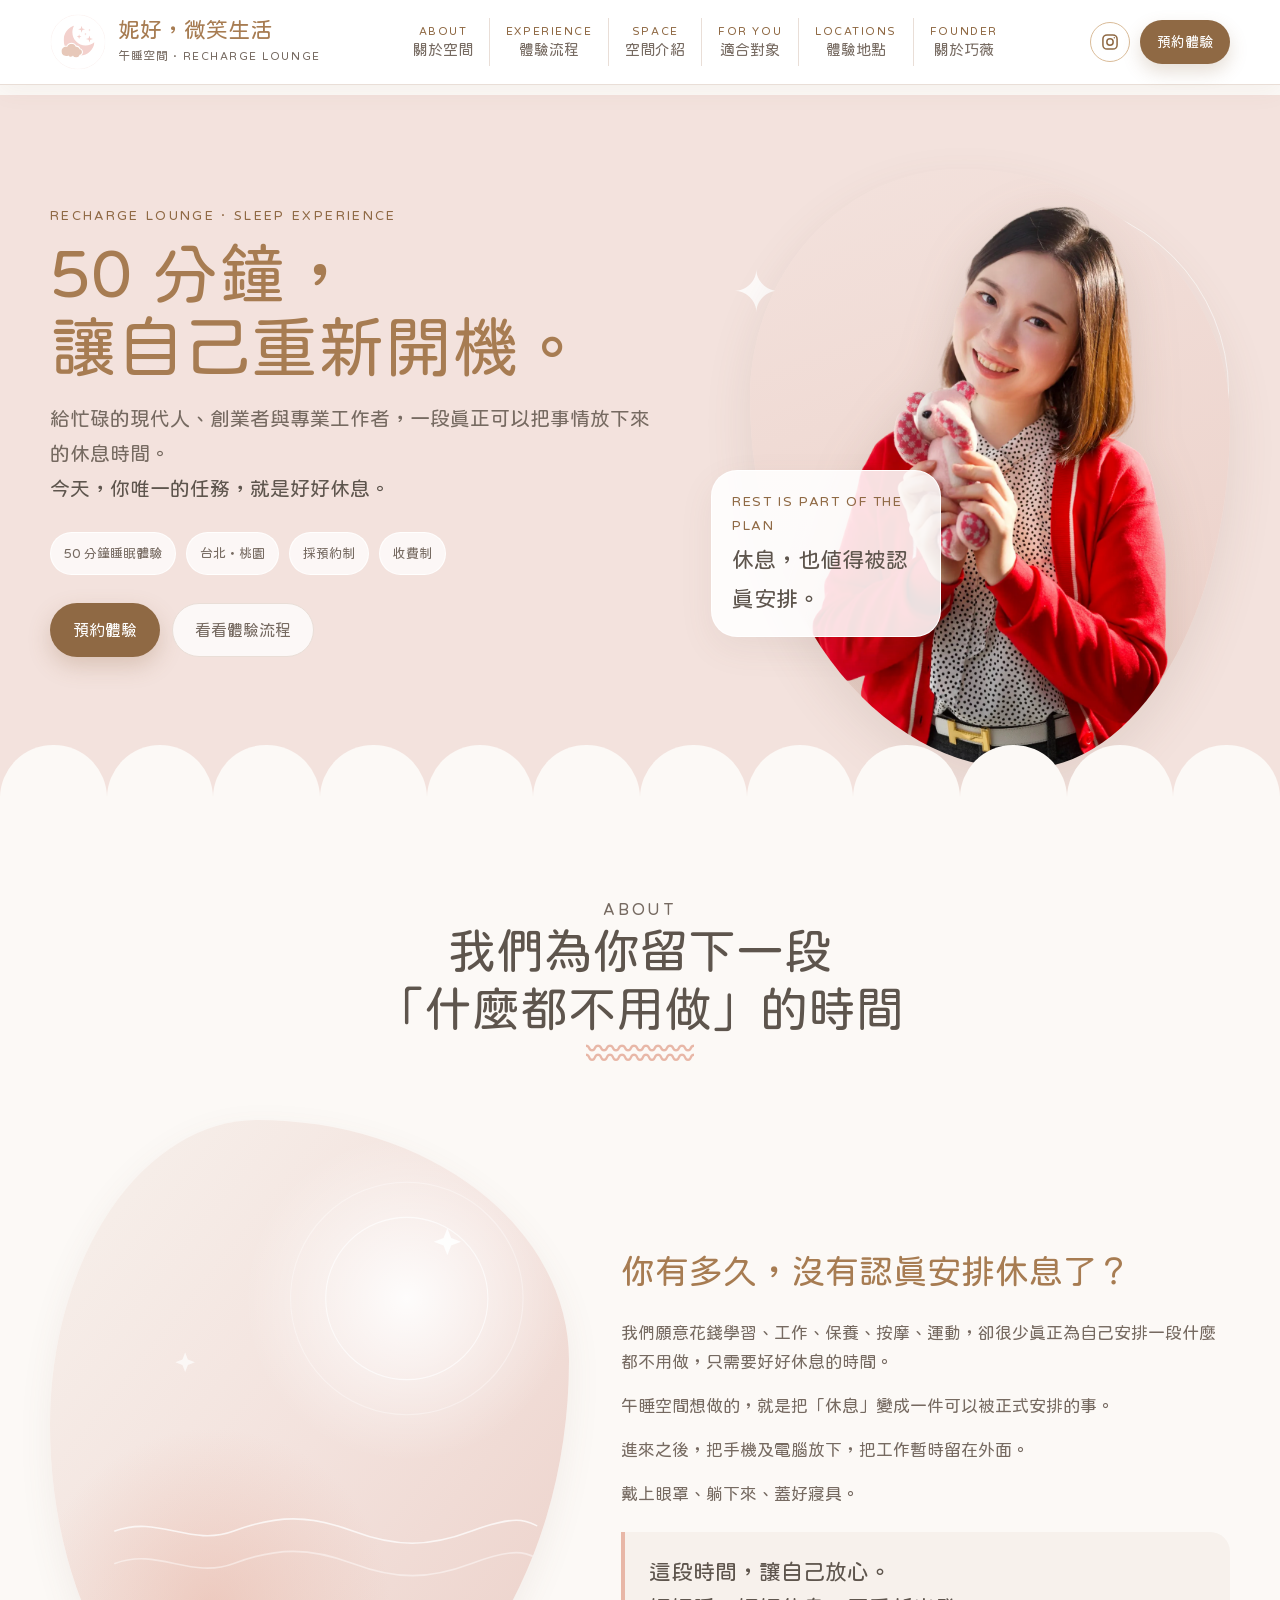
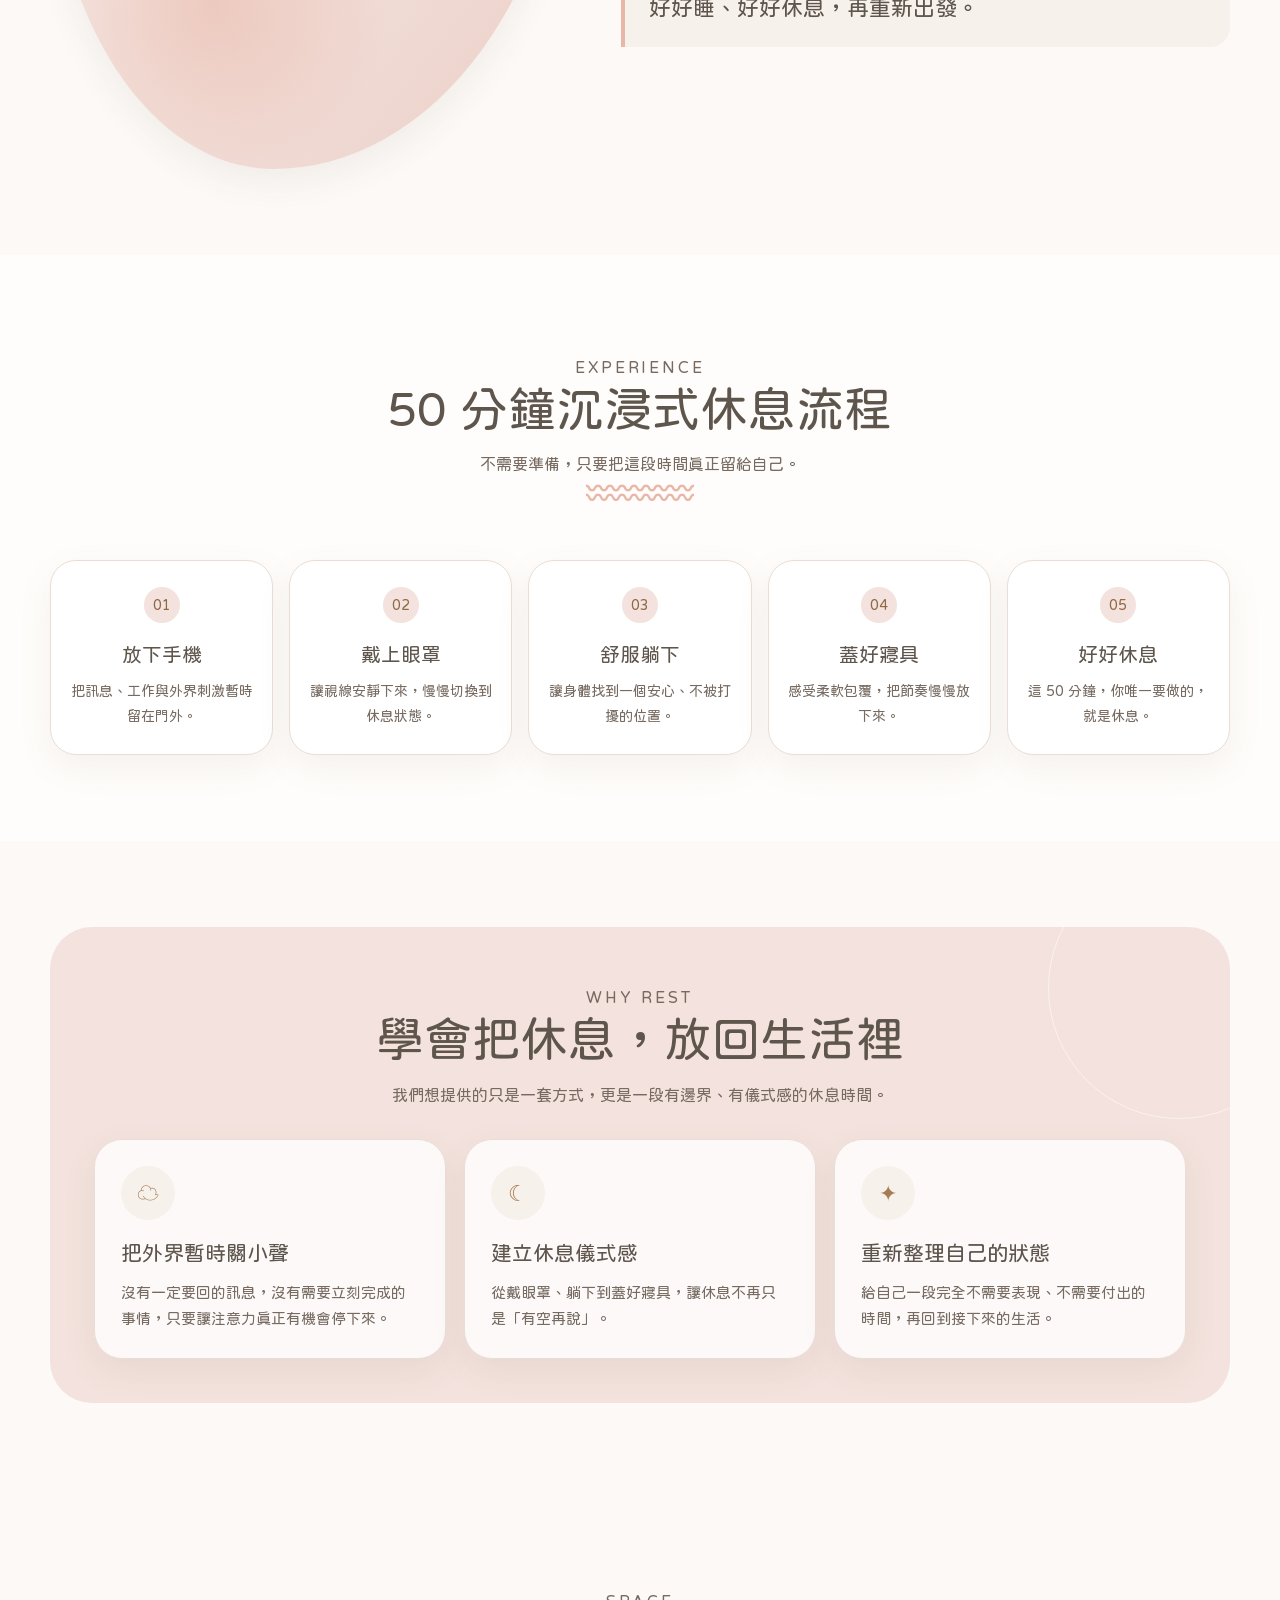
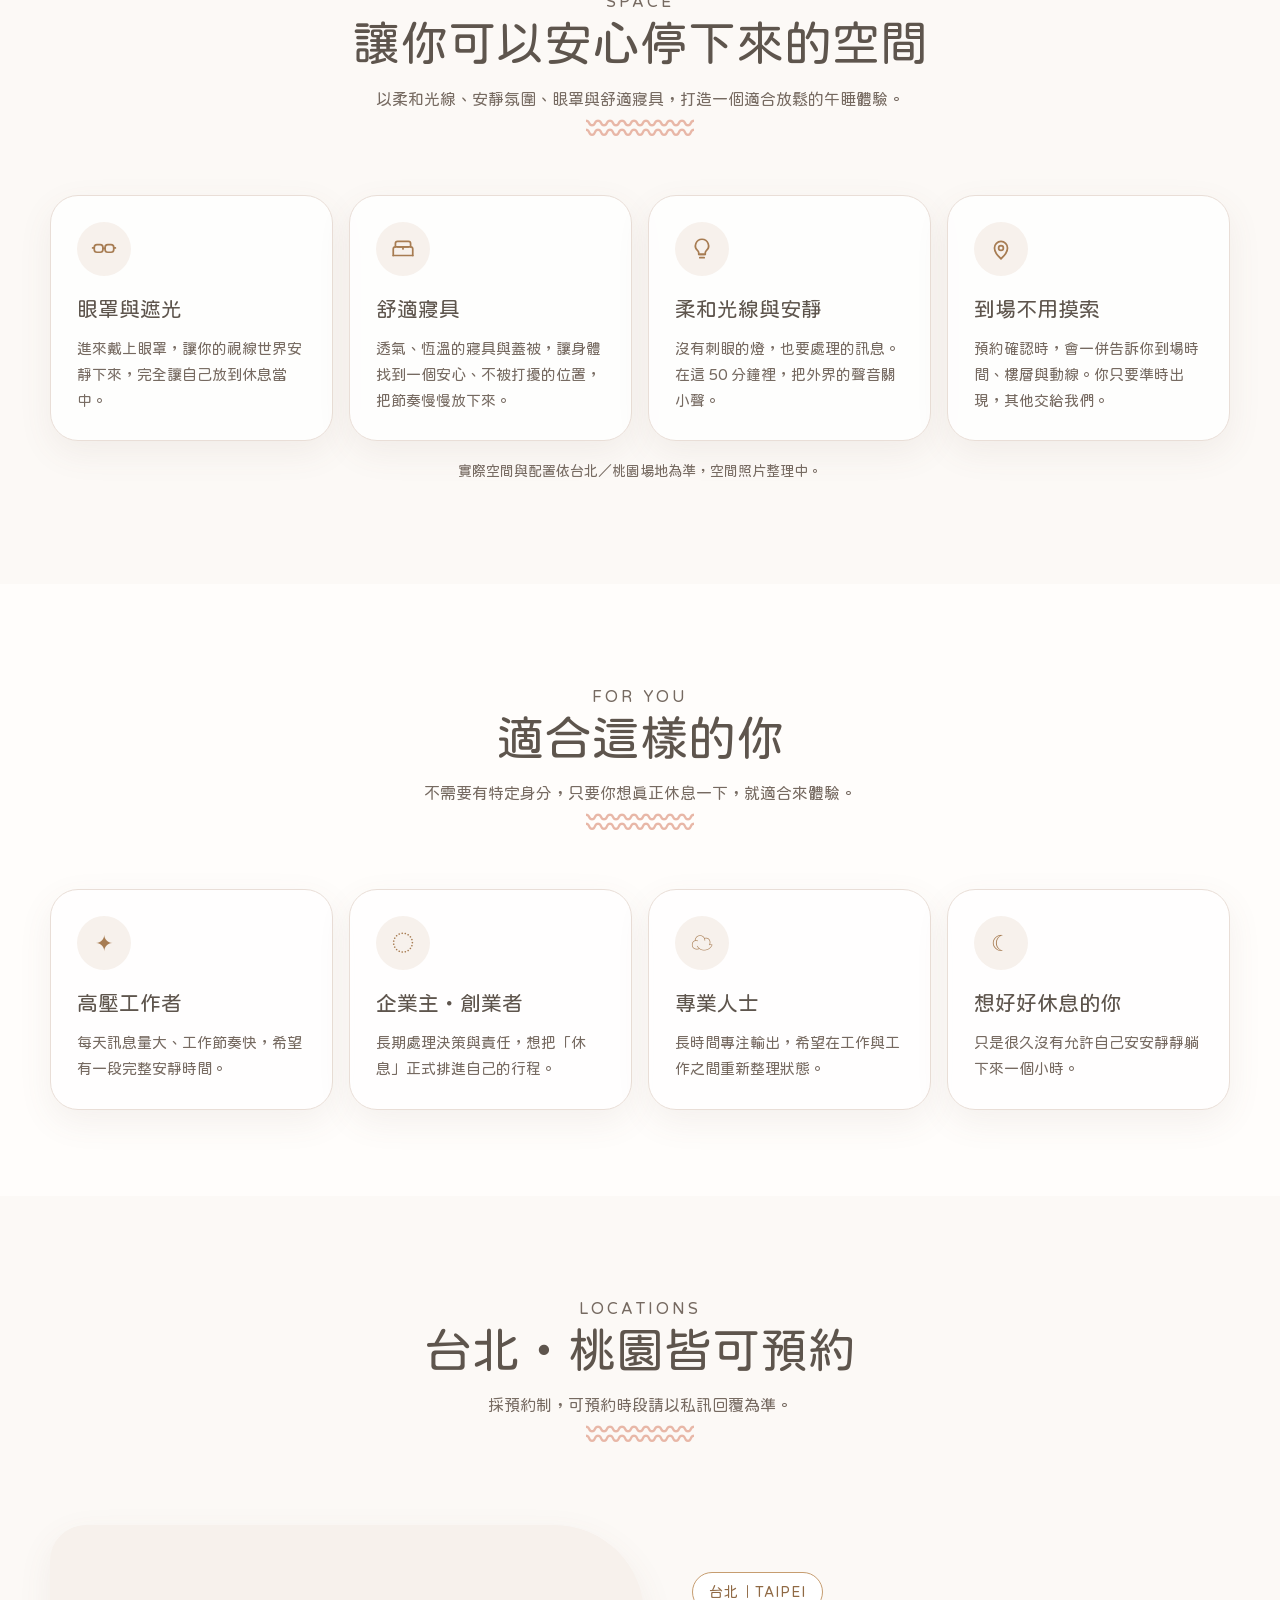
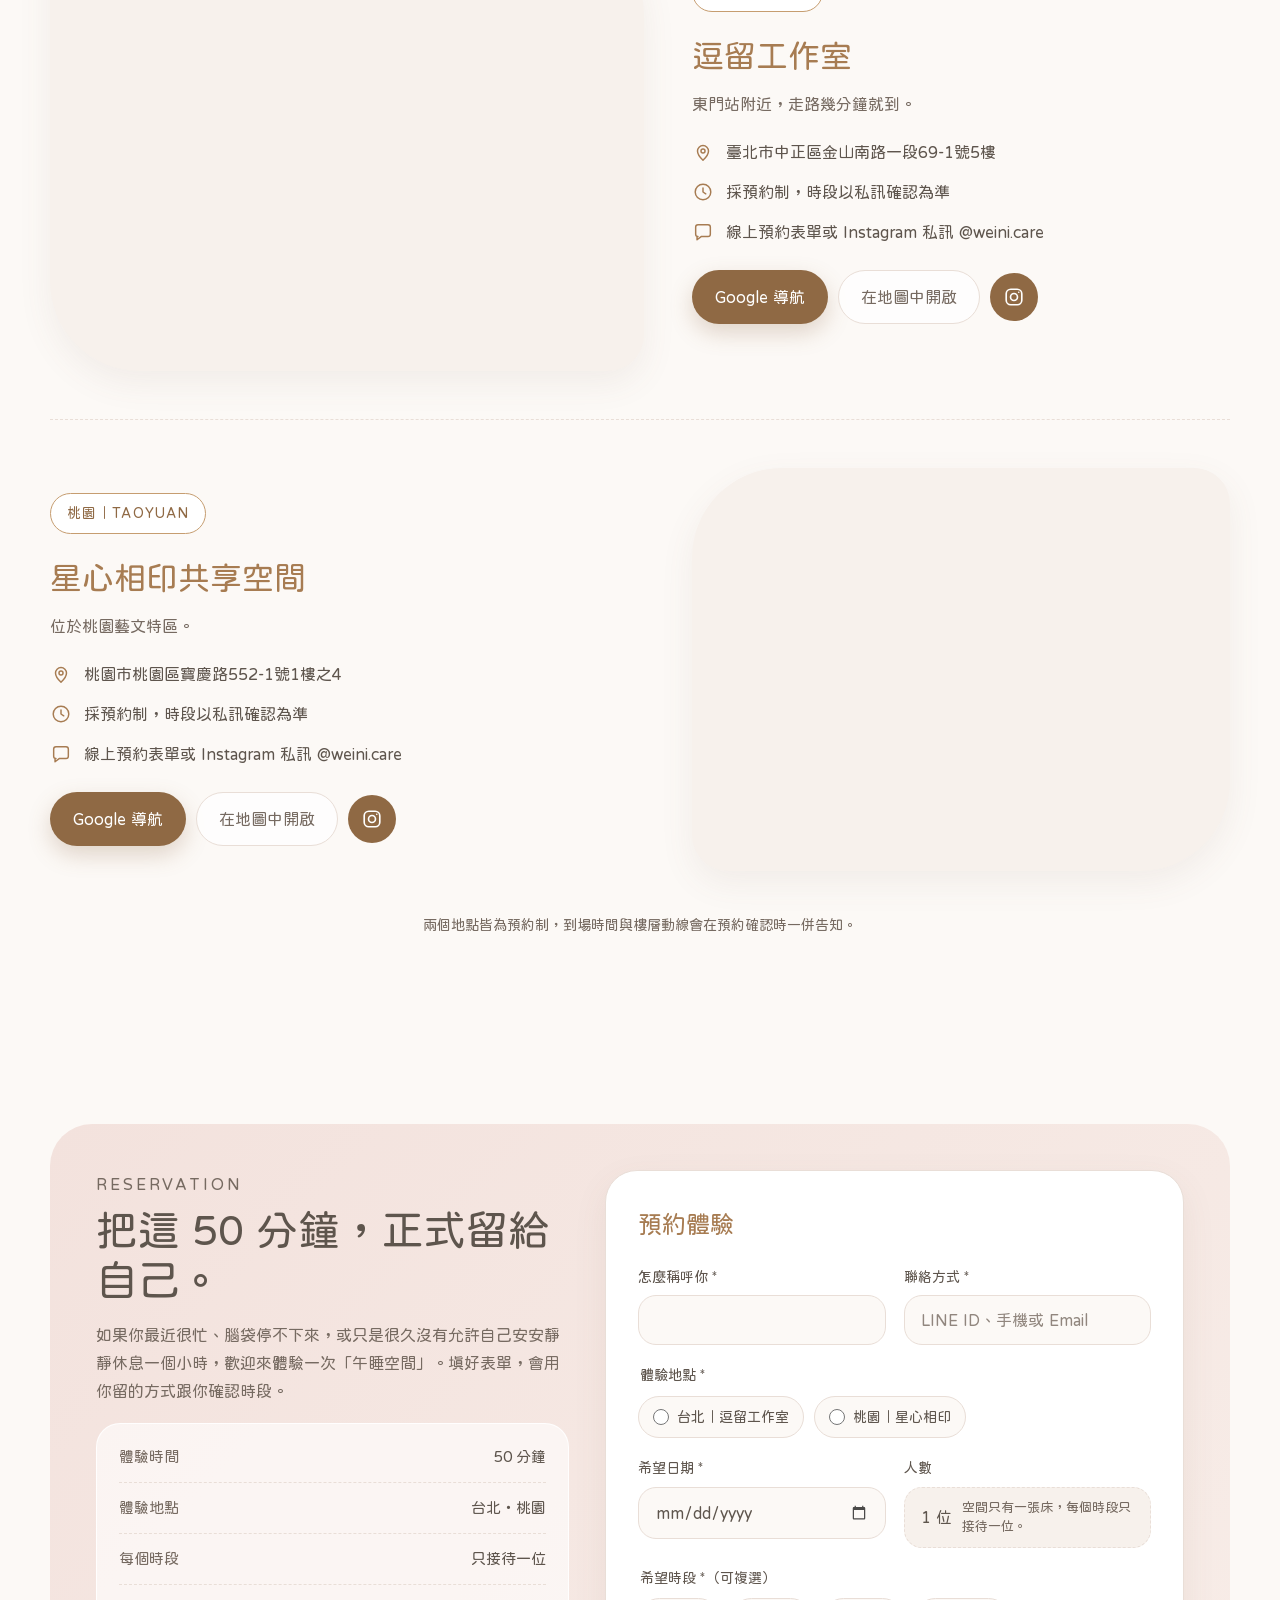
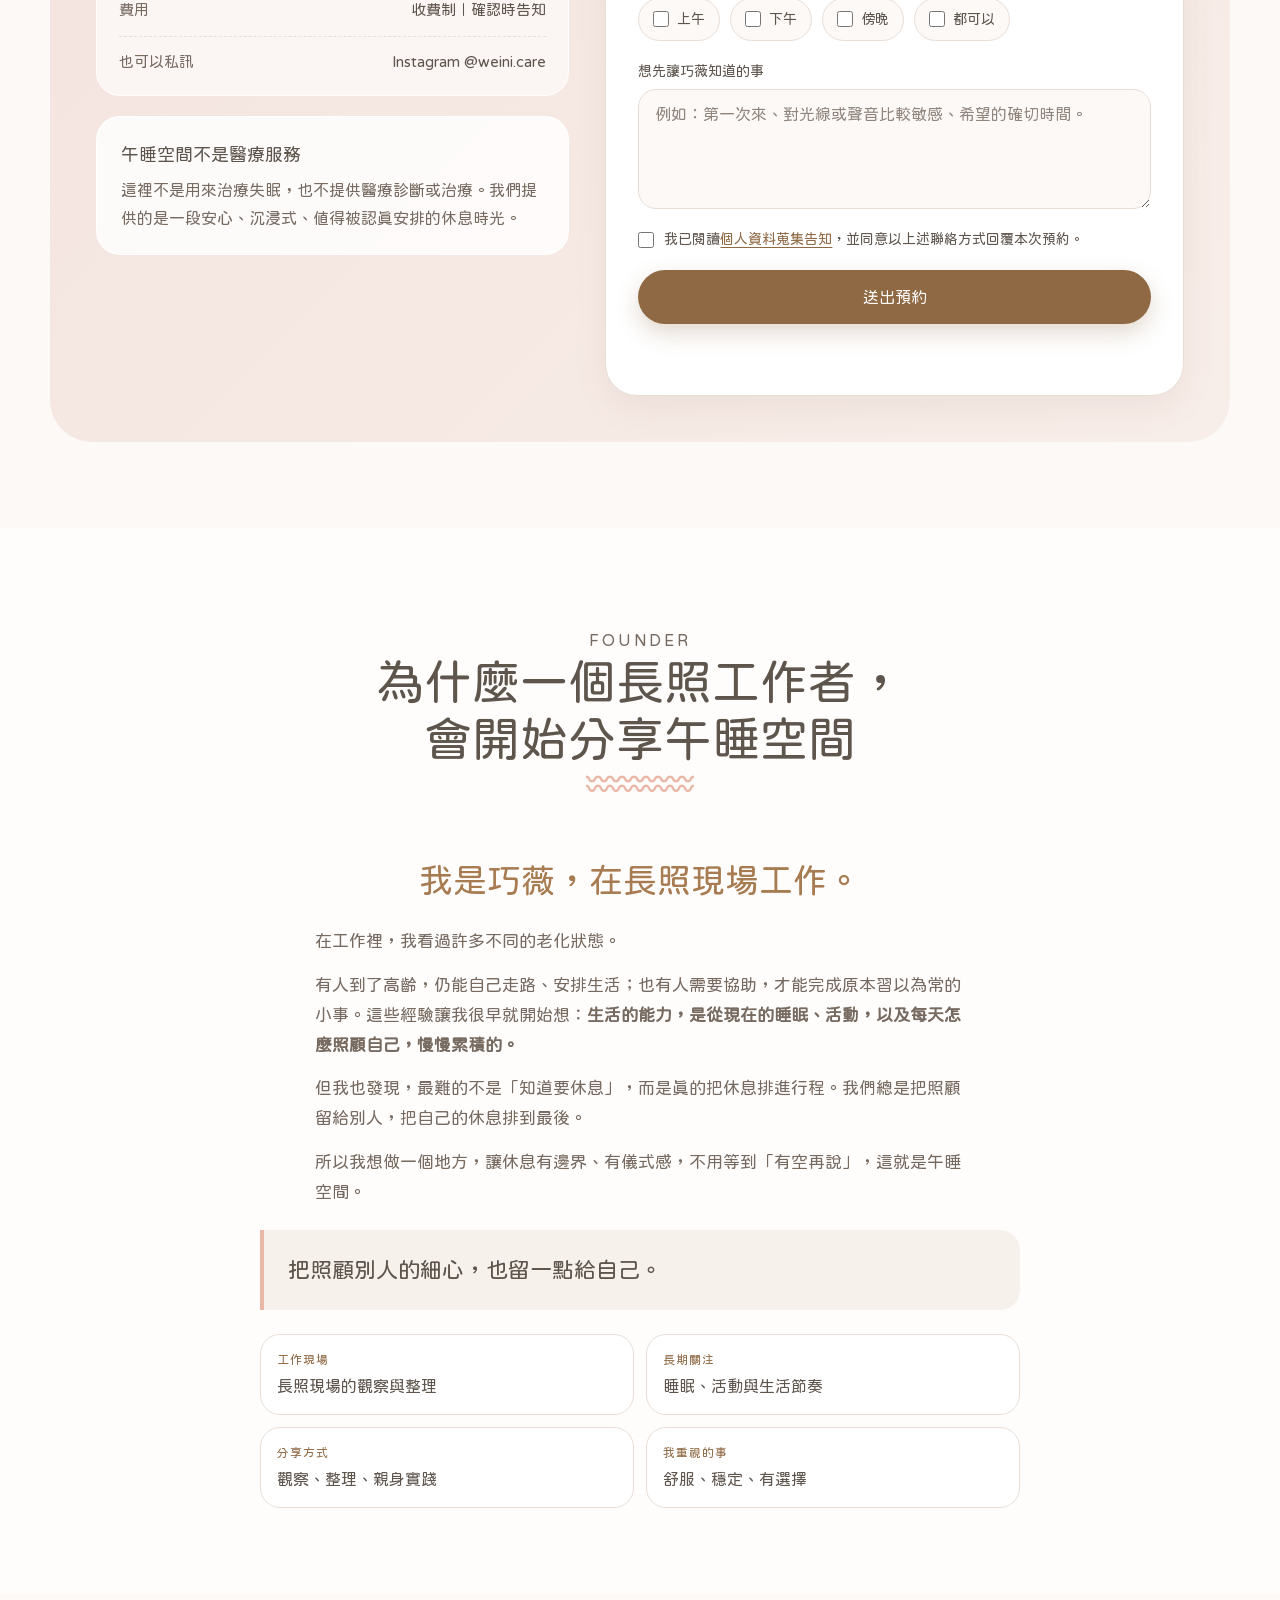
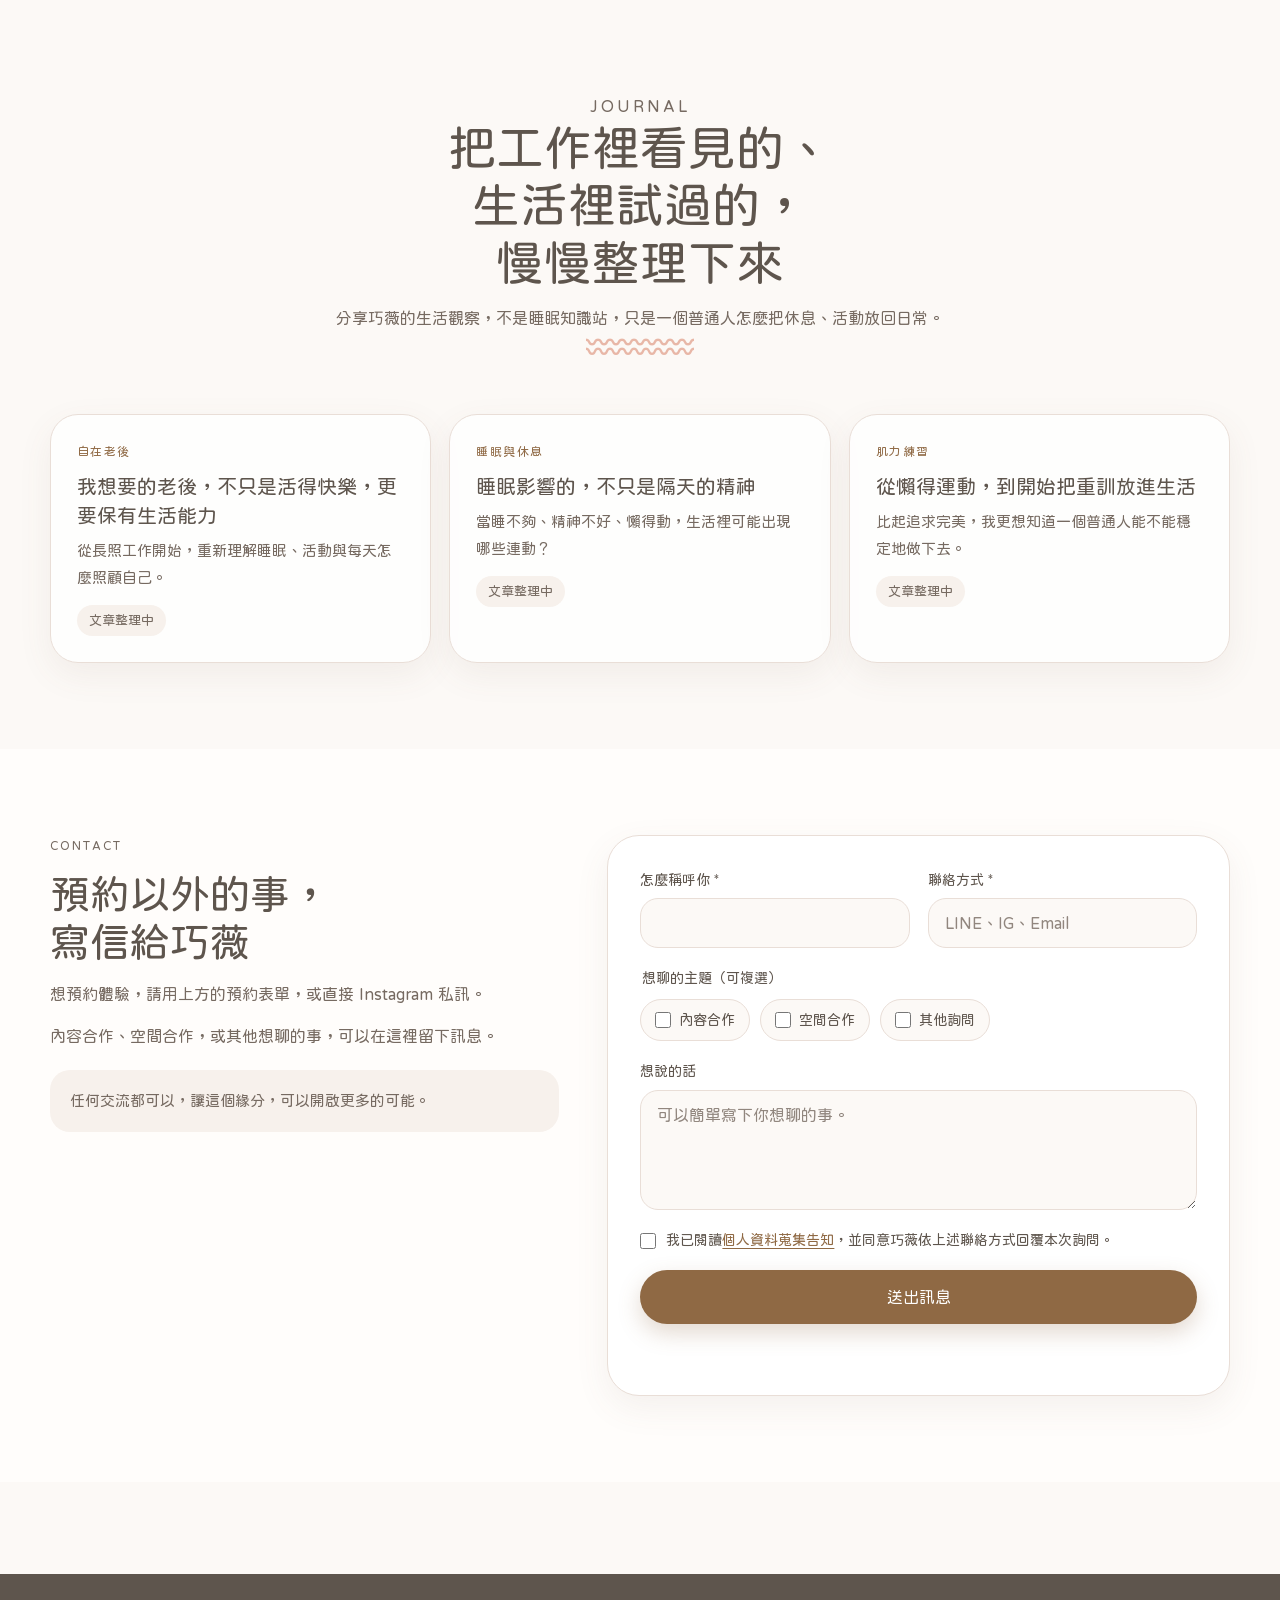
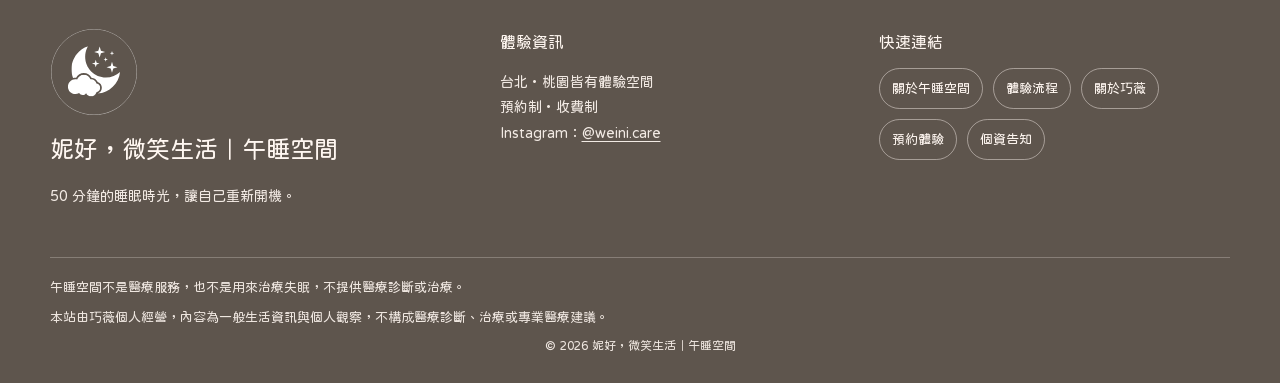
==== commit a1d4ccc0: "品牌名稱改為「妮好，微笑生活｜午睡空間」 抬頭、title、OG、footer、隱私頁、404、README 與分享圖一併更新  Co-Authored-By: Claude Fable 5.1 <n" ====
--- a/index.html
+++ b/index.html
@@ -3,24 +3,24 @@
 <head>
   <meta charset="utf-8">
   <meta name="viewport" content="width=device-width, initial-scale=1">
-  <title>午睡空間｜Recharge Lounge</title>
-  <meta name="description" content="午睡空間｜50 分鐘沉浸式睡眠體驗。台北・桃園預約制空間，給忙碌的現代人一段真正可以放下工作的休息時間。">
+  <title>妮好，微笑生活｜午睡空間</title>
+  <meta name="description" content="妮好，微笑生活｜午睡空間。50 分鐘沉浸式睡眠體驗。台北・桃園預約制空間，給忙碌的現代人一段真正可以放下工作的休息時間。">
   <meta name="theme-color" content="#F3E2DD">
 
   <!-- Open Graph / 社群分享 -->
   <meta property="og:type" content="website">
   <meta property="og:locale" content="zh_TW">
-  <meta property="og:site_name" content="午睡空間 Recharge Lounge">
+  <meta property="og:site_name" content="妮好，微笑生活｜午睡空間">
   <meta property="og:title" content="午睡空間｜50 分鐘，讓自己重新開機。">
   <meta property="og:description" content="給忙碌的現代人、創業者與專業工作者，一段真正可以把事情放下來的休息時間。台北・桃園，採預約制。">
-  <meta property="og:url" content="https://qiaoweixie.github.io/weini-care/">
-  <meta property="og:image" content="https://qiaoweixie.github.io/weini-care/assets/images/og-cover.png">
+  <meta property="og:url" content="https://www.weini.tw/">
+  <meta property="og:image" content="https://www.weini.tw/assets/images/og-cover.png">
   <meta property="og:image:width" content="1200">
   <meta property="og:image:height" content="630">
   <meta property="og:image:alt" content="午睡空間｜50 分鐘，讓自己重新開機。">
   <meta name="twitter:card" content="summary_large_image">
-  <meta name="twitter:image" content="https://qiaoweixie.github.io/weini-care/assets/images/og-cover.png">
-  <link rel="canonical" href="https://qiaoweixie.github.io/weini-care/">
+  <meta name="twitter:image" content="https://www.weini.tw/assets/images/og-cover.png">
+  <link rel="canonical" href="https://www.weini.tw/">
   <!-- 日後換自訂網域時，把 og:url、og:image、twitter:image、canonical 與 sitemap.xml、robots.txt 的網址一起換掉 -->
 
   <link rel="preconnect" href="https://fonts.googleapis.com">
@@ -34,11 +34,11 @@
 
   <header class="site-header">
     <div class="container nav-bar">
-      <a class="brand" href="#home" aria-label="午睡空間首頁">
+      <a class="brand" href="#home" aria-label="妮好，微笑生活｜午睡空間 首頁">
         <img class="brand-logo" src="assets/images/logo-pink.svg" width="56" height="56" alt="">
         <span class="brand-copy">
-          <strong>午睡空間</strong>
-          <span>RECHARGE LOUNGE</span>
+          <strong>妮好，微笑生活</strong>
+          <span>午睡空間<em> · RECHARGE LOUNGE</em></span>
         </span>
       </a>
 
@@ -585,8 +585,8 @@
     <div class="container">
       <div class="footer-grid">
         <div class="footer-brand">
-          <img class="footer-logo" src="assets/images/logo-white.svg" width="88" height="88" alt="午睡空間 Recharge Lounge" loading="lazy">
-          <strong>午睡空間｜Recharge Lounge</strong>
+          <img class="footer-logo" src="assets/images/logo-white.svg" width="88" height="88" alt="妮好，微笑生活｜午睡空間" loading="lazy">
+          <strong>妮好，微笑生活｜午睡空間</strong>
           <p class="footer-text">50 分鐘的睡眠時光，讓自己重新開機。</p>
         </div>
         <div>
@@ -612,7 +612,7 @@
       <div class="footer-legal">
         <p>午睡空間不是醫療服務，也不是用來治療失眠，不提供醫療診斷或治療。</p>
         <p>本站由巧薇個人經營，內容為一般生活資訊與個人觀察，不構成醫療診斷、治療或專業醫療建議。</p>
-        <p class="copyright">© 2026 午睡空間 Recharge Lounge</p>
+        <p class="copyright">© 2026 妮好，微笑生活｜午睡空間</p>
       </div>
     </div>
   </footer>
--- a/assets/css/site.css
+++ b/assets/css/site.css
@@ -138,17 +138,23 @@
 }
 .brand-copy strong {
   display: block;
-  font-size: 24px;
+  font-size: 22px;
   font-weight: 400;
   color: var(--color-heading);
   line-height: 1.1;
 }
 .brand-copy span {
   display: block;
+  font-size: 12px;
+  color: var(--color-text-muted);
+  letter-spacing: .06em;
+  margin-top: 3px;
+  white-space: nowrap;
+}
+.brand-copy em {
+  font-style: normal;
   font-size: 11px;
-  color: var(--color-text-muted);
   letter-spacing: .14em;
-  margin-top: 2px;
 }
 .nav-main { flex: 1 1 auto; display: flex; justify-content: center; }
 .nav-links {
@@ -1086,7 +1092,8 @@
   .brand-logo { width: 44px; height: 44px; }
   .footer-logo { width: 72px; height: 72px; }
   .brand-copy strong { font-size: 19px; }
-  .brand-copy span { display: none; }
+  .brand-copy em { display: none; }
+  .brand-copy span { font-size: 11px; }
   .nav-cta { padding: 9px 13px; font-size: 13px; }
   .hero { padding: 48px 0 96px; }
   .hero .lead { font-size: 17px; }
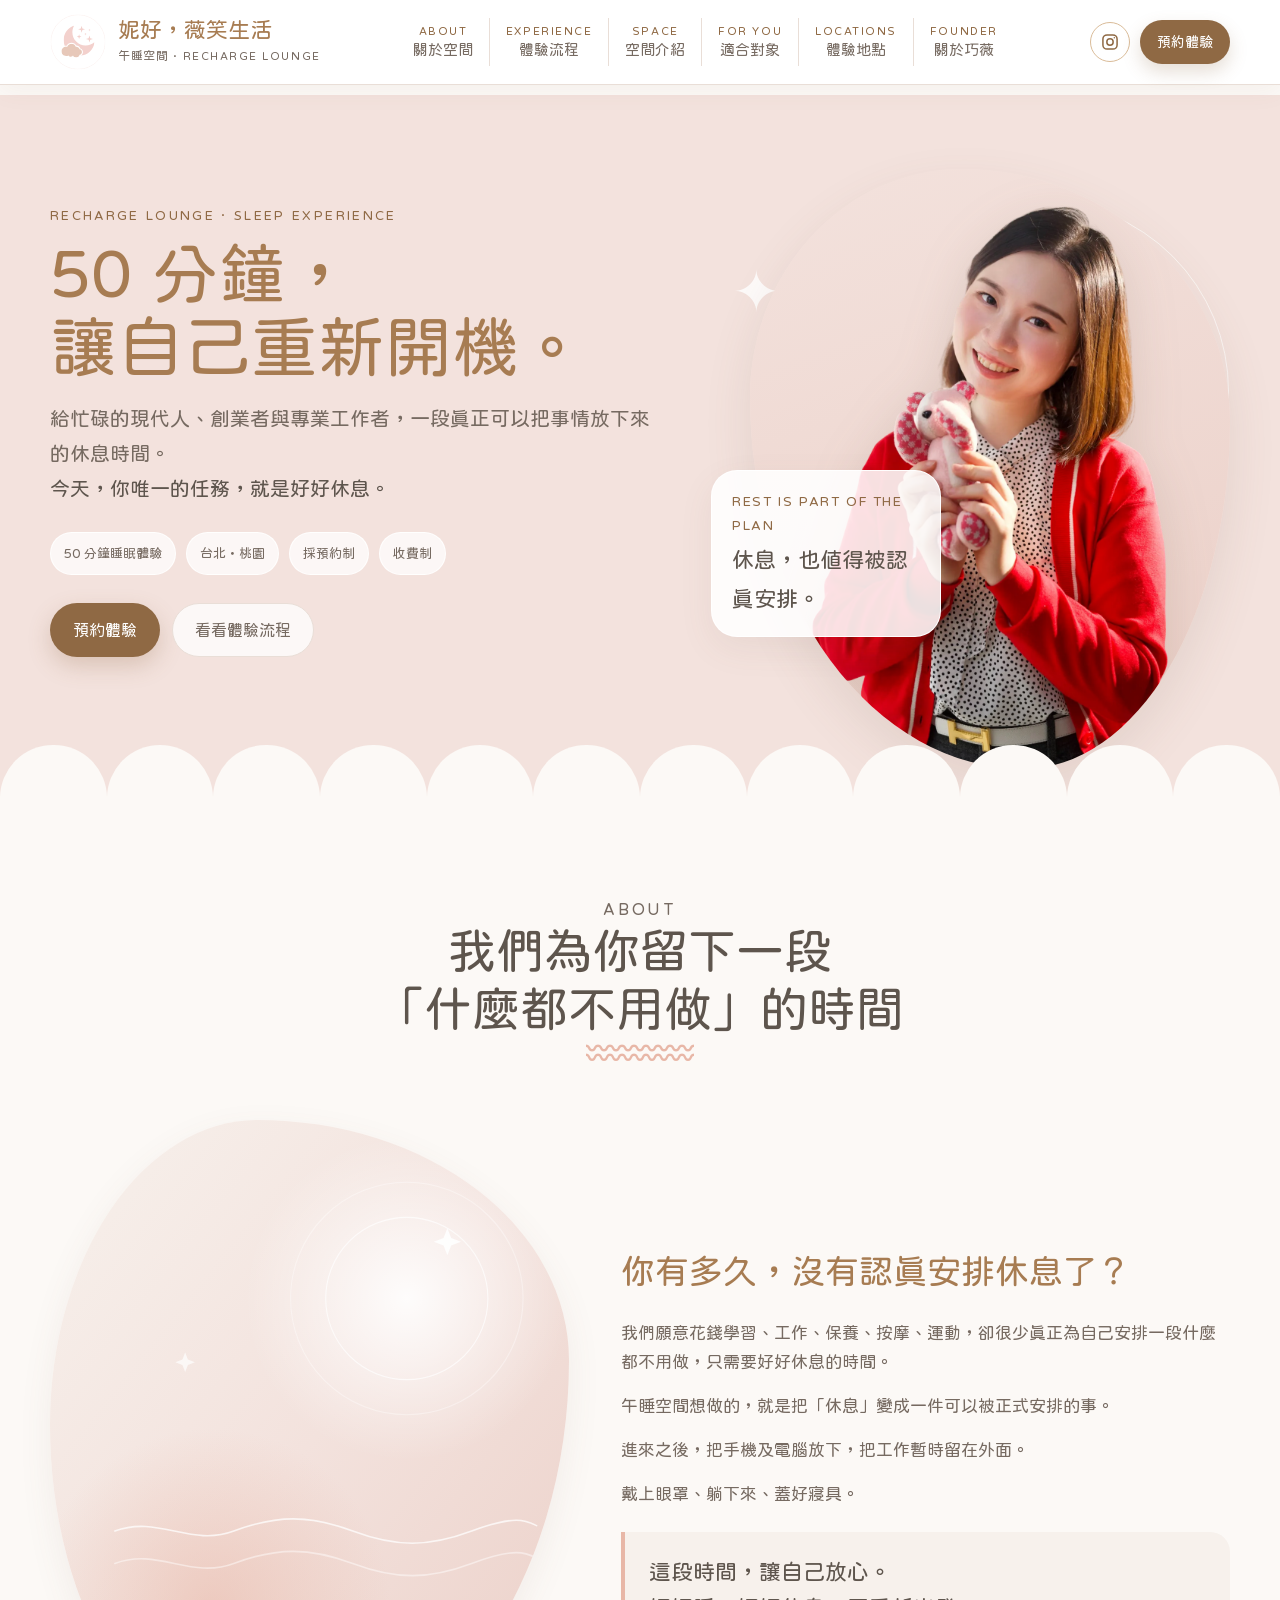
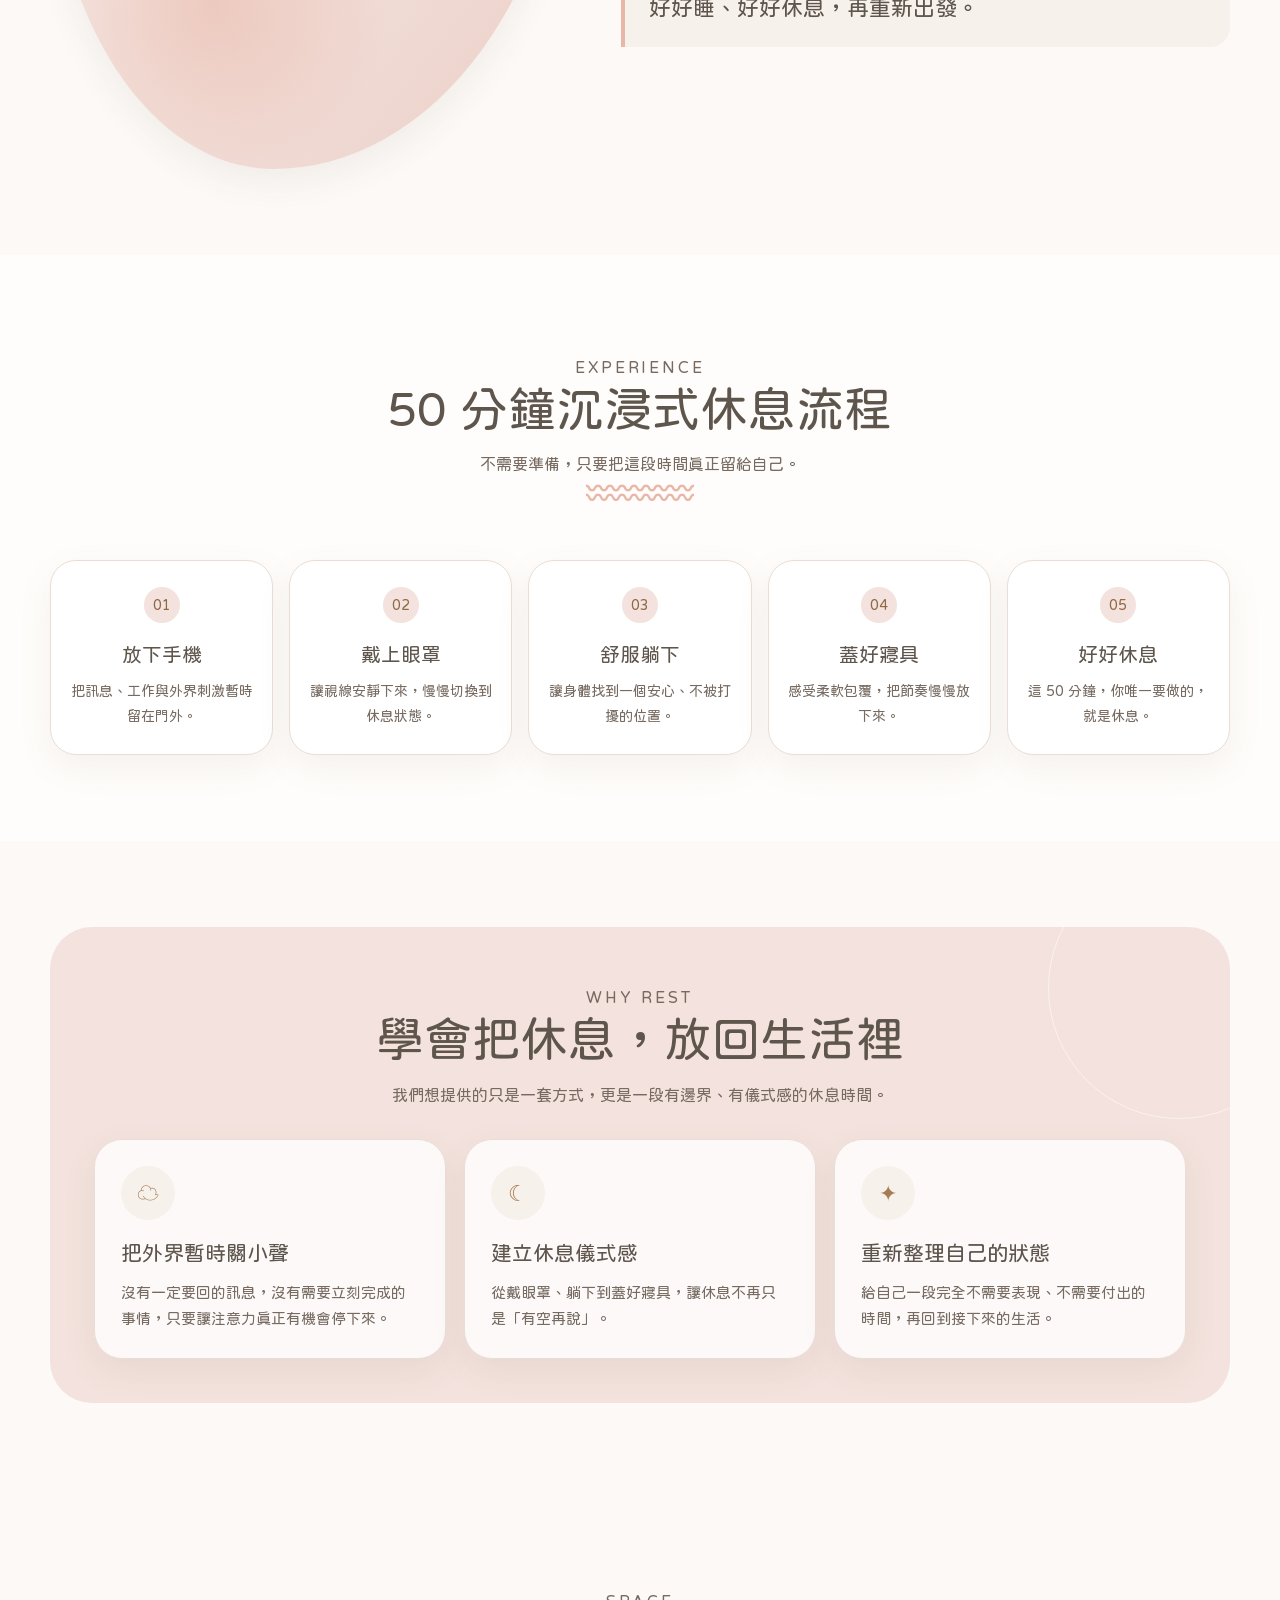
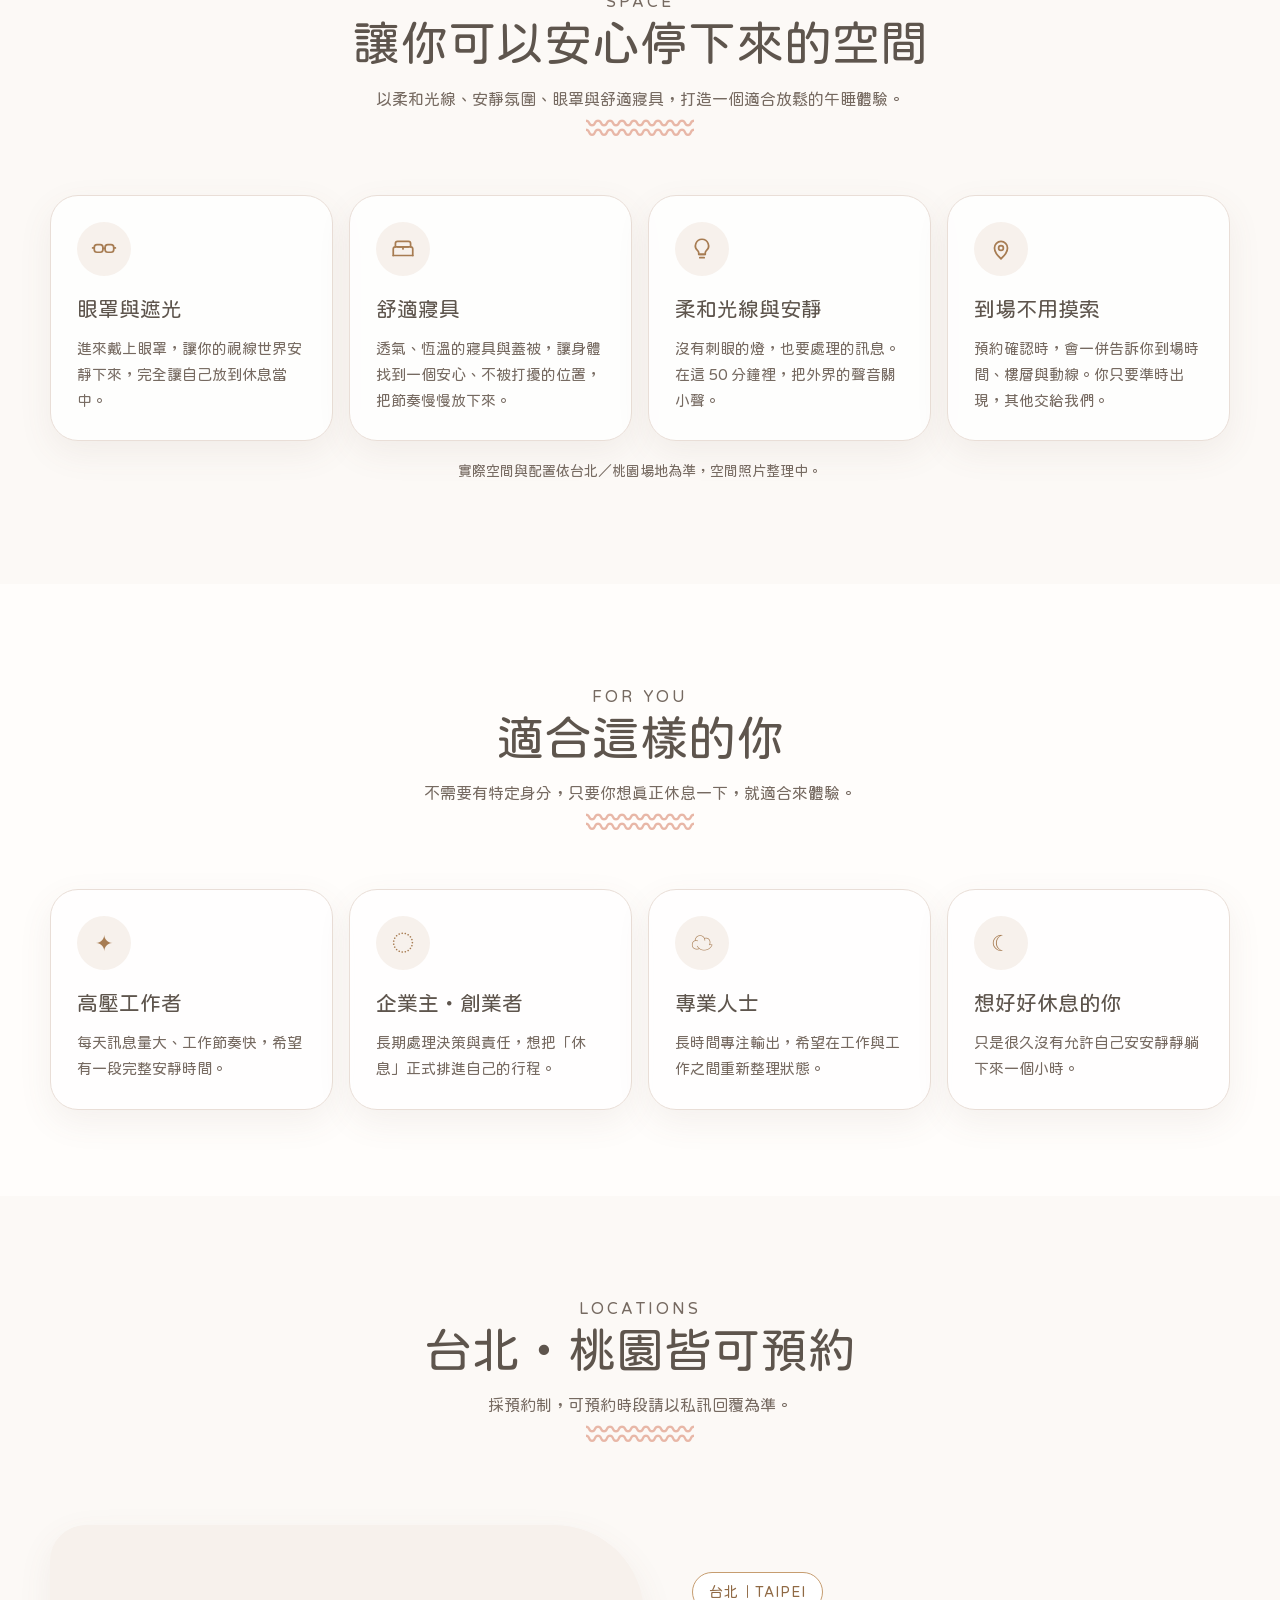
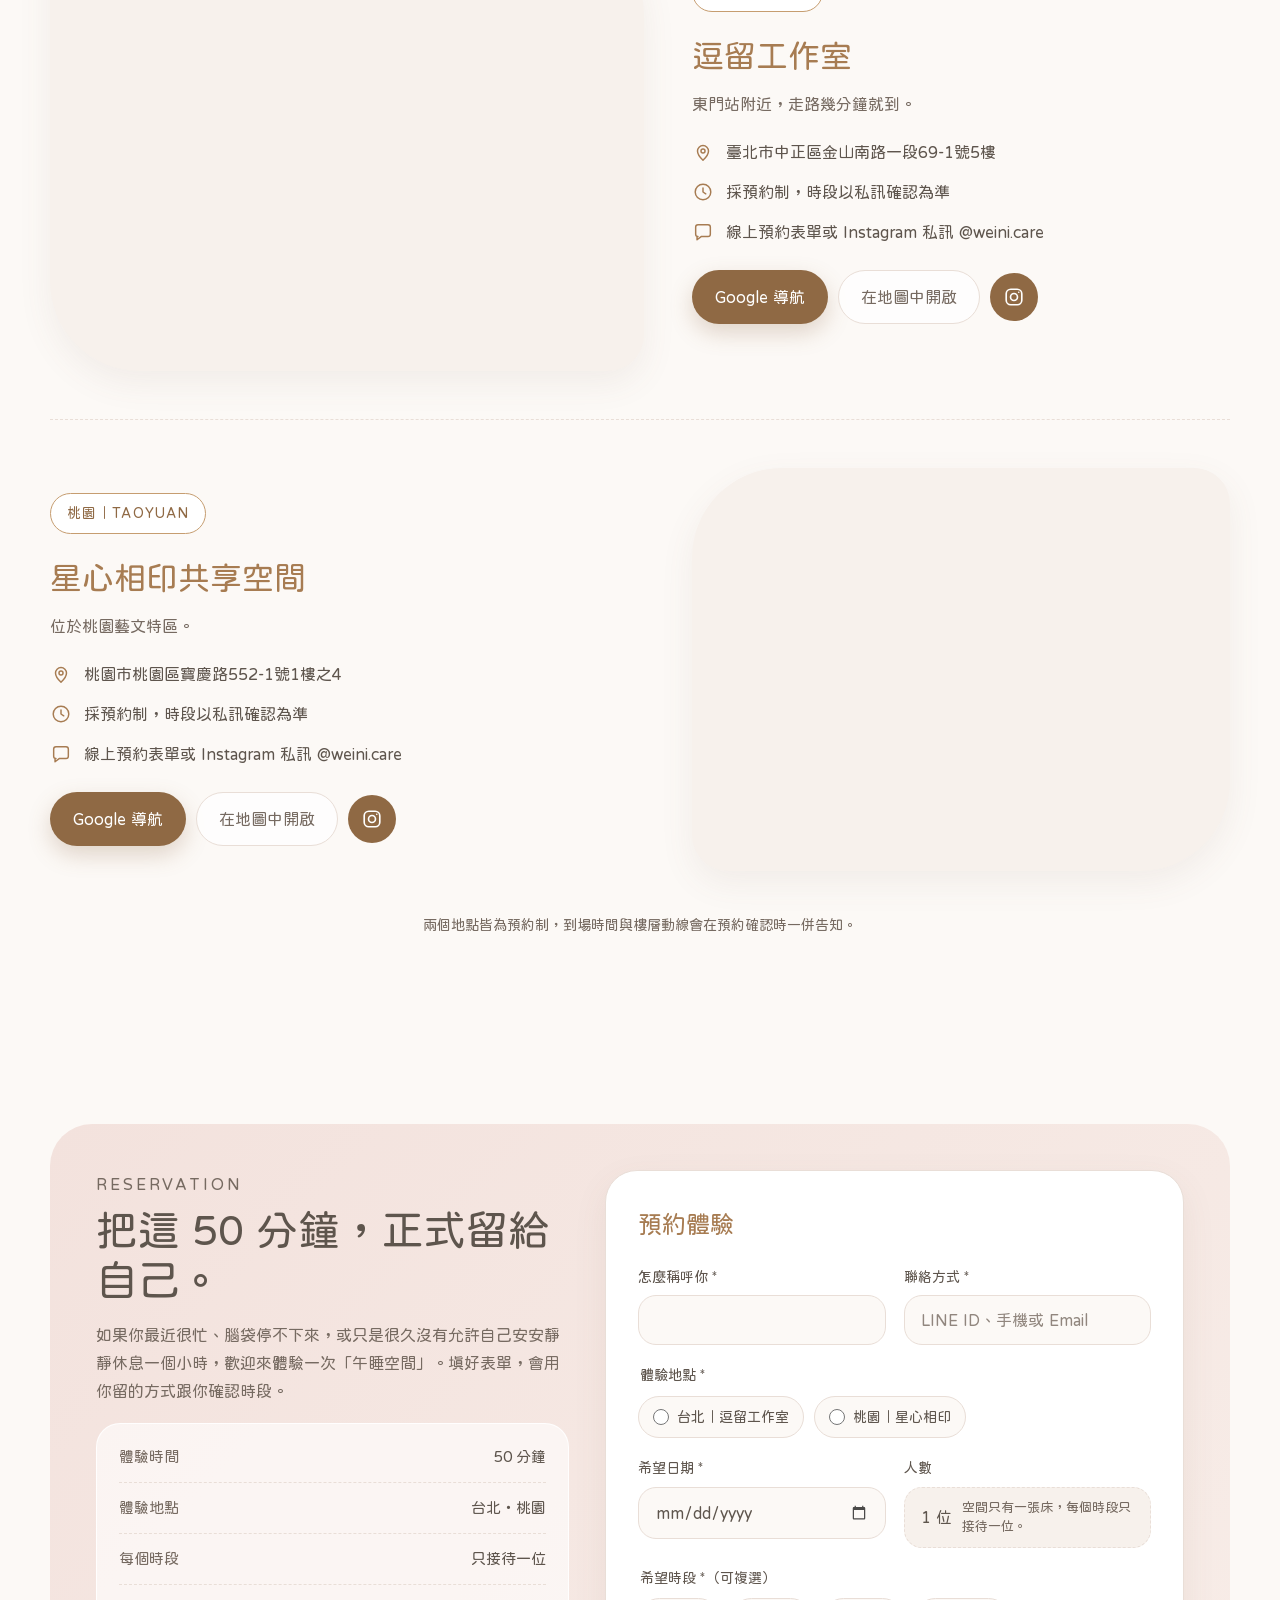
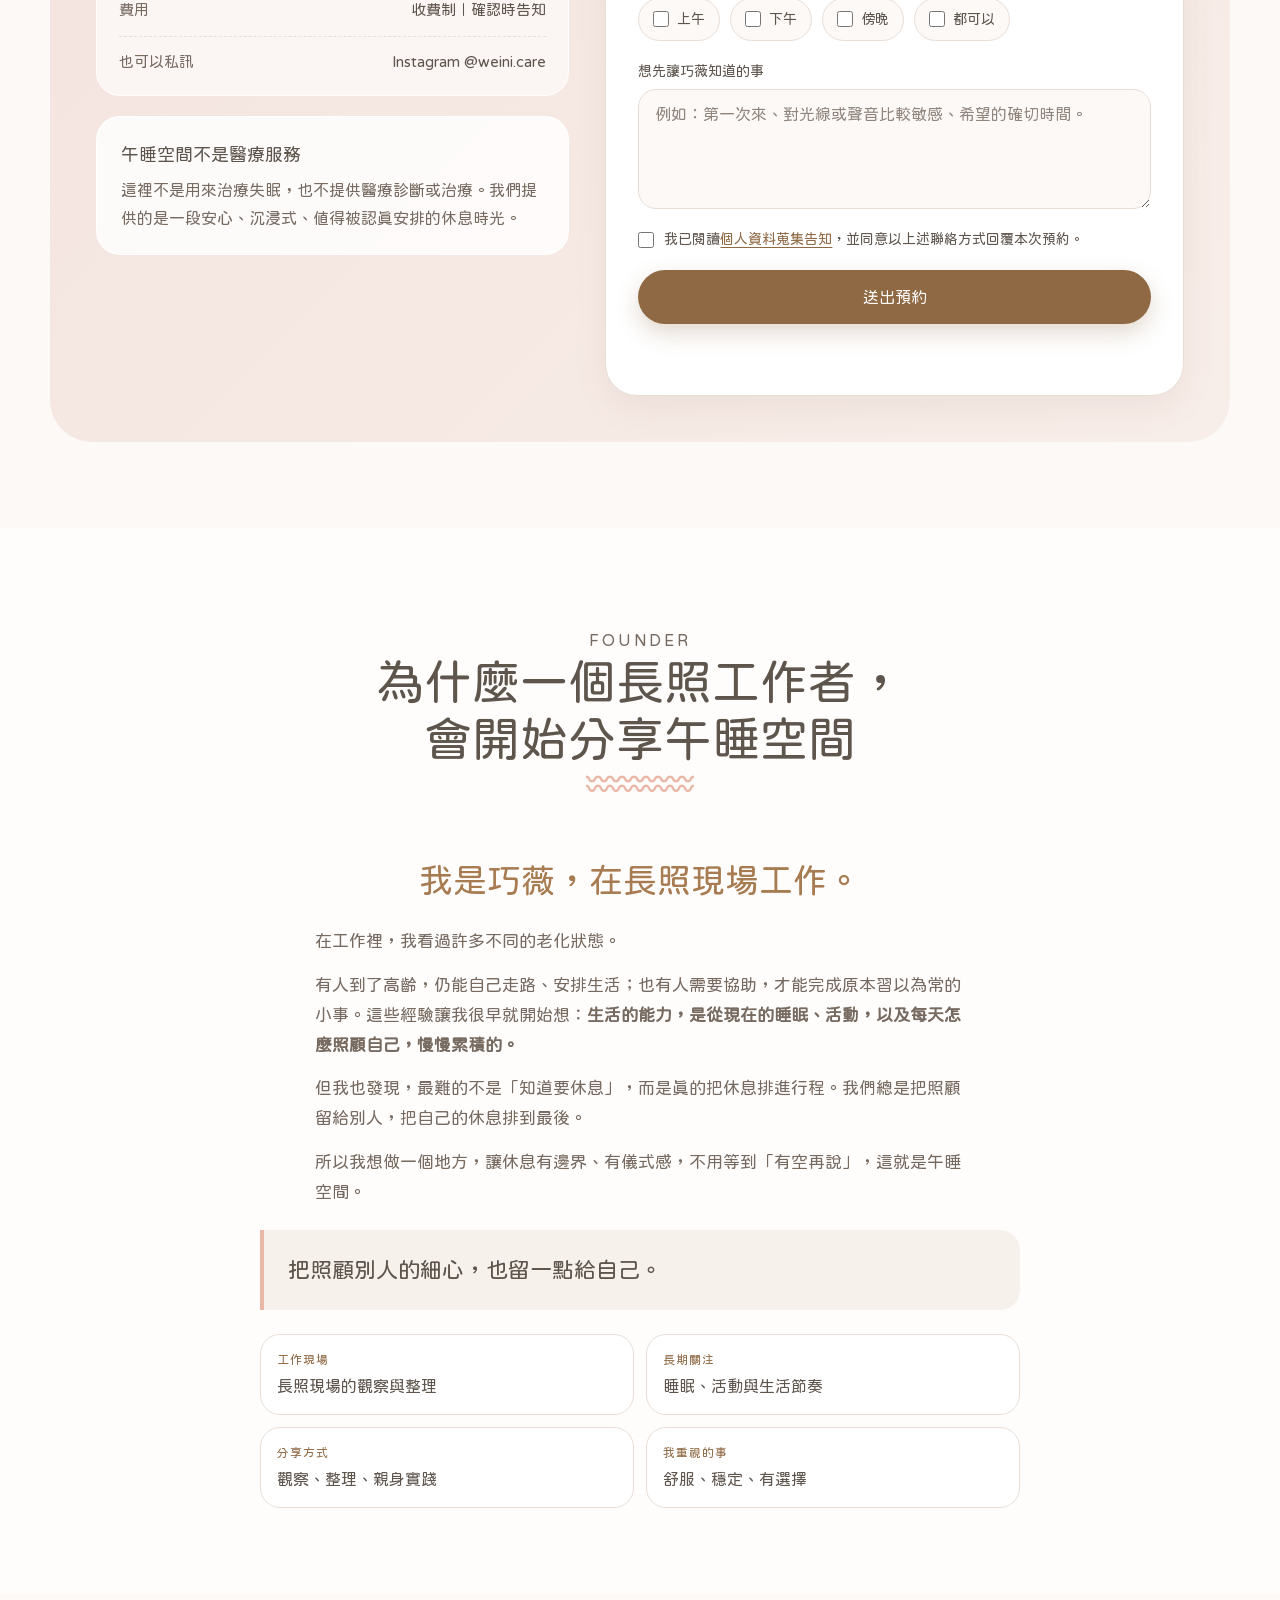
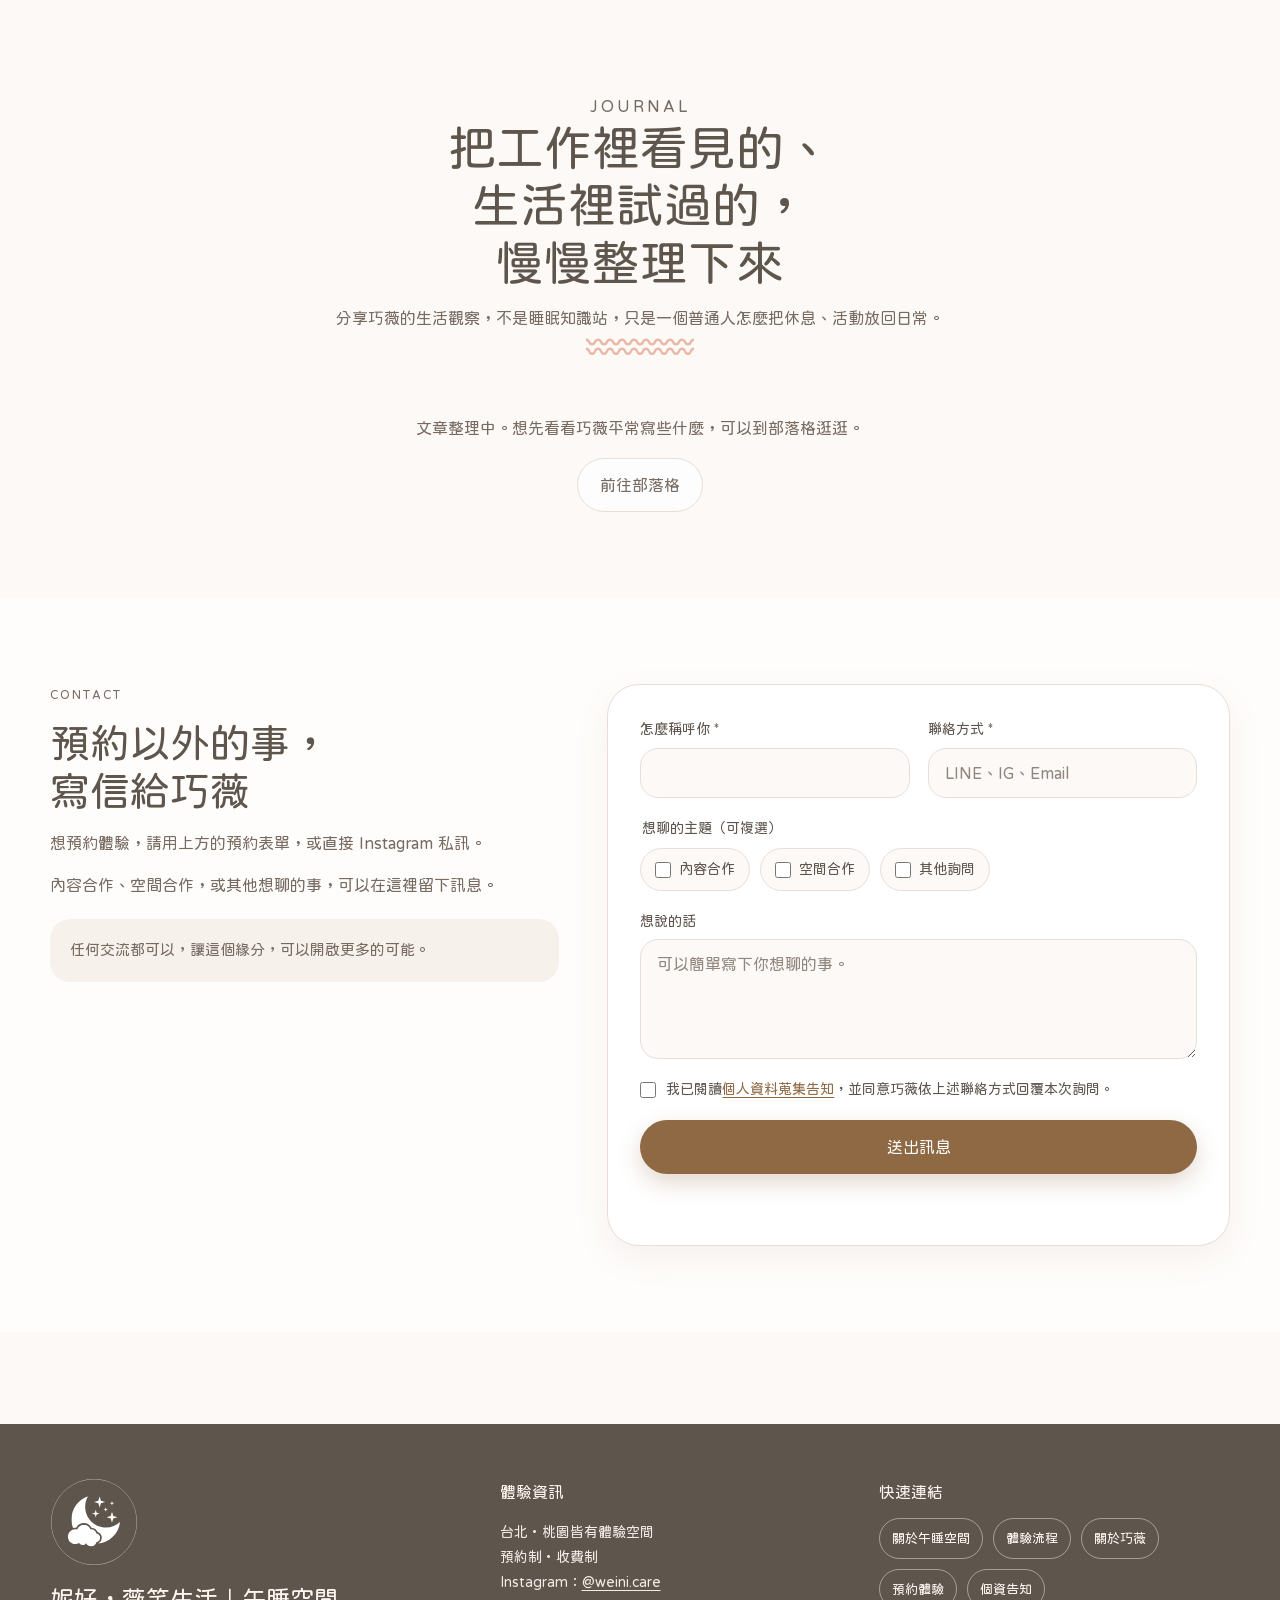
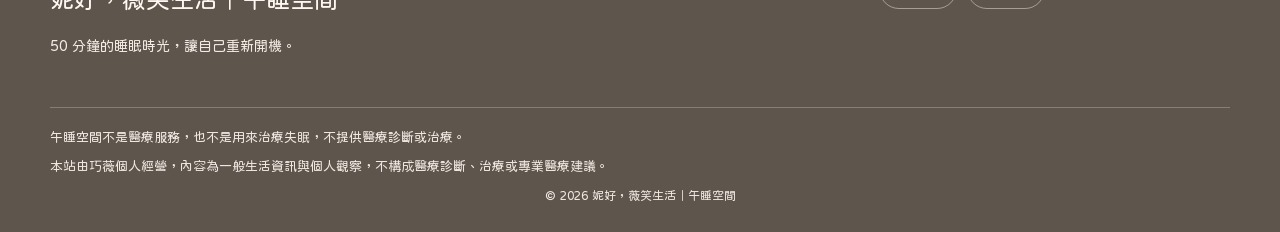
==== commit dc1c3648: "品牌名改「薇笑生活」、文章區改為自動同步 Blogger - 全站「微笑生活」改為「薇笑生活」，分享圖重產 - Journal 區改由 Blogger feed（標籤「午睡空間」）自動抓最新三篇，含縮" ====
--- a/index.html
+++ b/index.html
@@ -3,14 +3,14 @@
 <head>
   <meta charset="utf-8">
   <meta name="viewport" content="width=device-width, initial-scale=1">
-  <title>妮好，微笑生活｜午睡空間</title>
-  <meta name="description" content="妮好，微笑生活｜午睡空間。50 分鐘沉浸式睡眠體驗。台北・桃園預約制空間，給忙碌的現代人一段真正可以放下工作的休息時間。">
+  <title>妮好，薇笑生活｜午睡空間</title>
+  <meta name="description" content="妮好，薇笑生活｜午睡空間。50 分鐘沉浸式睡眠體驗。台北・桃園預約制空間，給忙碌的現代人一段真正可以放下工作的休息時間。">
   <meta name="theme-color" content="#F3E2DD">
 
   <!-- Open Graph / 社群分享 -->
   <meta property="og:type" content="website">
   <meta property="og:locale" content="zh_TW">
-  <meta property="og:site_name" content="妮好，微笑生活｜午睡空間">
+  <meta property="og:site_name" content="妮好，薇笑生活｜午睡空間">
   <meta property="og:title" content="午睡空間｜50 分鐘，讓自己重新開機。">
   <meta property="og:description" content="給忙碌的現代人、創業者與專業工作者，一段真正可以把事情放下來的休息時間。台北・桃園，採預約制。">
   <meta property="og:url" content="https://www.weini.tw/">
@@ -34,10 +34,10 @@
 
   <header class="site-header">
     <div class="container nav-bar">
-      <a class="brand" href="#home" aria-label="妮好，微笑生活｜午睡空間 首頁">
+      <a class="brand" href="#home" aria-label="妮好，薇笑生活｜午睡空間 首頁">
         <img class="brand-logo" src="assets/images/logo-pink.svg" width="56" height="56" alt="">
         <span class="brand-copy">
-          <strong>妮好，微笑生活</strong>
+          <strong>妮好，薇笑生活</strong>
           <span>午睡空間<em> · RECHARGE LOUNGE</em></span>
         </span>
       </a>
@@ -499,25 +499,14 @@
           <div class="wave" aria-hidden="true">﹌﹌﹌</div>
         </div>
 
-        <div class="article-grid">
-          <article class="card article-card">
-            <small>自在老後</small>
-            <h3>我想要的老後，不只是活得快樂，更要保有生活能力</h3>
-            <p>從長照工作開始，重新理解睡眠、活動與每天怎麼照顧自己。</p>
-            <span class="tag-soon">文章整理中</span>
-          </article>
-          <article class="card article-card">
-            <small>睡眠與休息</small>
-            <h3>睡眠影響的，不只是隔天的精神</h3>
-            <p>當睡不夠、精神不好、懶得動，生活裡可能出現哪些連動？</p>
-            <span class="tag-soon">文章整理中</span>
-          </article>
-          <article class="card article-card">
-            <small>肌力練習</small>
-            <h3>從懶得運動，到開始把重訓放進生活</h3>
-            <p>比起追求完美，我更想知道一個普通人能不能穩定地做下去。</p>
-            <span class="tag-soon">文章整理中</span>
-          </article>
+        <!-- 文章由 Blogger 自動同步：只顯示標籤「午睡空間」的最新三篇，程式在頁尾 -->
+        <div class="article-grid" id="journal-list" hidden></div>
+        <div class="journal-fallback" id="journal-fallback">
+          <p>文章整理中。想先看看巧薇平常寫些什麼，可以到部落格逛逛。</p>
+          <a class="btn btn-secondary" href="http://blog.weini.tw/" target="_blank" rel="noopener">前往部落格</a>
+        </div>
+        <div class="journal-actions" id="journal-more" hidden>
+          <a class="btn btn-secondary" href="http://blog.weini.tw/search/label/%E5%8D%88%E7%9D%A1%E7%A9%BA%E9%96%93" target="_blank" rel="noopener">更多文章</a>
         </div>
       </div>
     </section>
@@ -585,8 +574,8 @@
     <div class="container">
       <div class="footer-grid">
         <div class="footer-brand">
-          <img class="footer-logo" src="assets/images/logo-white.svg" width="88" height="88" alt="妮好，微笑生活｜午睡空間" loading="lazy">
-          <strong>妮好，微笑生活｜午睡空間</strong>
+          <img class="footer-logo" src="assets/images/logo-white.svg" width="88" height="88" alt="妮好，薇笑生活｜午睡空間" loading="lazy">
+          <strong>妮好，薇笑生活｜午睡空間</strong>
           <p class="footer-text">50 分鐘的睡眠時光，讓自己重新開機。</p>
         </div>
         <div>
@@ -612,7 +601,7 @@
       <div class="footer-legal">
         <p>午睡空間不是醫療服務，也不是用來治療失眠，不提供醫療診斷或治療。</p>
         <p>本站由巧薇個人經營，內容為一般生活資訊與個人觀察，不構成醫療診斷、治療或專業醫療建議。</p>
-        <p class="copyright">© 2026 妮好，微笑生活｜午睡空間</p>
+        <p class="copyright">© 2026 妮好，薇笑生活｜午睡空間</p>
       </div>
     </div>
   </footer>
@@ -786,5 +775,88 @@
       setupForm('contact-form', 'contact');
     })();
   </script>
+  <script>
+    // Journal：自動讀取 Blogger 標籤「午睡空間」的最新三篇。
+    // 測試其他標籤：在網址後加 ?journal=標籤名稱
+    (function () {
+      var list = document.getElementById('journal-list');
+      var fallback = document.getElementById('journal-fallback');
+      var more = document.getElementById('journal-more');
+      if (!list) return;
+
+      var BLOG_ID = '4302484093245238516';
+      var label = '午睡空間';
+      try { label = new URLSearchParams(location.search).get('journal') || label; } catch (e) {}
+      var FEED = 'https://www.blogger.com/feeds/' + BLOG_ID + '/posts/default/-/' + encodeURIComponent(label)
+        + '?alt=json-in-script&max-results=3&callback=weiniJournal';
+
+      // 8 秒沒回應就維持備援區，不讓頁面卡住
+      var timer = setTimeout(function () { window.weiniJournal = function () {}; }, 8000);
+
+      window.weiniJournal = function (data) {
+        clearTimeout(timer);
+        var entries = (data && data.feed && data.feed.entry) || [];
+        if (!entries.length) return; // 還沒有貼標籤的文章，維持備援區
+        entries.forEach(function (e) { list.appendChild(card(e)); });
+        list.hidden = false;
+        more.hidden = false;
+        fallback.hidden = true;
+      };
+
+      function el(tag, cls, text) {
+        var n = document.createElement(tag);
+        if (cls) n.className = cls;
+        if (text) n.textContent = text;
+        return n;
+      }
+      function outLink(a, url) { a.href = url; a.target = '_blank'; a.rel = 'noopener'; return a; }
+
+      function card(e) {
+        var link = (e.link || []).filter(function (l) { return l.rel === 'alternate'; })[0];
+        var url = link ? link.href : 'http://blog.weini.tw/';
+        // 部落格尚未開啟 HTTPS，先用 http；Blogger 開啟「HTTPS 可用性」後可刪掉這行
+        if (url.indexOf('https://blog.weini.tw') === 0) url = 'http' + url.slice(5);
+        var title = (e.title && e.title.$t) || '';
+        var date = ((e.published && e.published.$t) || '').slice(0, 10);
+        // 用 DOMParser 取純文字：不會執行文章裡的任何腳本或載入圖片
+        var html = (e.content && e.content.$t) || (e.summary && e.summary.$t) || '';
+        var text = '';
+        try { text = new DOMParser().parseFromString(html, 'text/html').body.textContent || ''; } catch (err) {}
+        text = text.replace(/\s+/g, ' ').trim();
+        if (text.length > 72) text = text.slice(0, 72) + '…';
+        var thumb = (e.media$thumbnail && e.media$thumbnail.url)
+          ? e.media$thumbnail.url.replace(/\/s72(-[a-z0-9]+)*\//, '/s640/') : '';
+
+        var art = el('article', 'card article-card');
+        if (thumb) {
+          var fig = outLink(el('a', 'article-thumb'), url);
+          fig.setAttribute('aria-hidden', 'true');
+          fig.tabIndex = -1;
+          var img = el('img');
+          img.src = thumb; img.alt = ''; img.loading = 'lazy';
+          fig.appendChild(img);
+          art.appendChild(fig);
+        }
+        var meta = el('div', 'article-meta');
+        // 固定顯示來源，不帶入文章的其他標籤，避免產品名稱出現在首頁
+        meta.appendChild(el('span', '', '巧薇的部落格'));
+        var t = el('time', '', date.replace(/-/g, '.'));
+        t.dateTime = date;
+        meta.appendChild(t);
+        art.appendChild(meta);
+        var h = el('h3');
+        h.appendChild(outLink(el('a', '', title), url));
+        art.appendChild(h);
+        art.appendChild(el('p', '', text));
+        art.appendChild(outLink(el('a', 'text-link', '閱讀全文'), url));
+        return art;
+      }
+
+      var s = document.createElement('script');
+      s.src = FEED;
+      s.async = true;
+      document.head.appendChild(s);
+    })();
+  </script>
 </body>
 </html>
--- a/assets/css/site.css
+++ b/assets/css/site.css
@@ -1175,3 +1175,42 @@
 }
 .notfound p { max-width: 460px; margin: 0 0 26px; color: var(--color-text-muted); }
 .notfound-actions { display: flex; flex-wrap: wrap; gap: 12px; justify-content: center; }
+
+/* ---------- Journal：自動同步 Blogger ---------- */
+.article-card { display: flex; flex-direction: column; }
+.article-thumb {
+  display: block;
+  margin: -26px -26px 16px;
+  aspect-ratio: 16 / 10;
+  overflow: hidden;
+  border-radius: 28px 28px 0 0;
+  background: var(--color-surface-blush);
+}
+.article-thumb img { width: 100%; height: 100%; object-fit: cover; }
+.article-meta {
+  display: flex;
+  gap: 10px;
+  align-items: center;
+  margin-bottom: 10px;
+  font-size: 12px;
+  letter-spacing: .08em;
+  color: var(--color-primary);
+}
+.article-meta time { color: var(--color-text-muted); letter-spacing: 0; }
+.article-card h3 a { color: inherit; }
+.article-card h3 a:hover { color: var(--color-heading); }
+.article-card .text-link {
+  margin-top: auto;
+  color: var(--color-primary);
+  text-decoration: underline;
+  text-underline-offset: 3px;
+  font-size: 14px;
+}
+.journal-actions { margin-top: 28px; text-align: center; }
+.journal-fallback {
+  max-width: 560px;
+  margin: 0 auto;
+  text-align: center;
+  color: var(--color-text-muted);
+}
+.journal-fallback p { margin: 0 0 16px; }
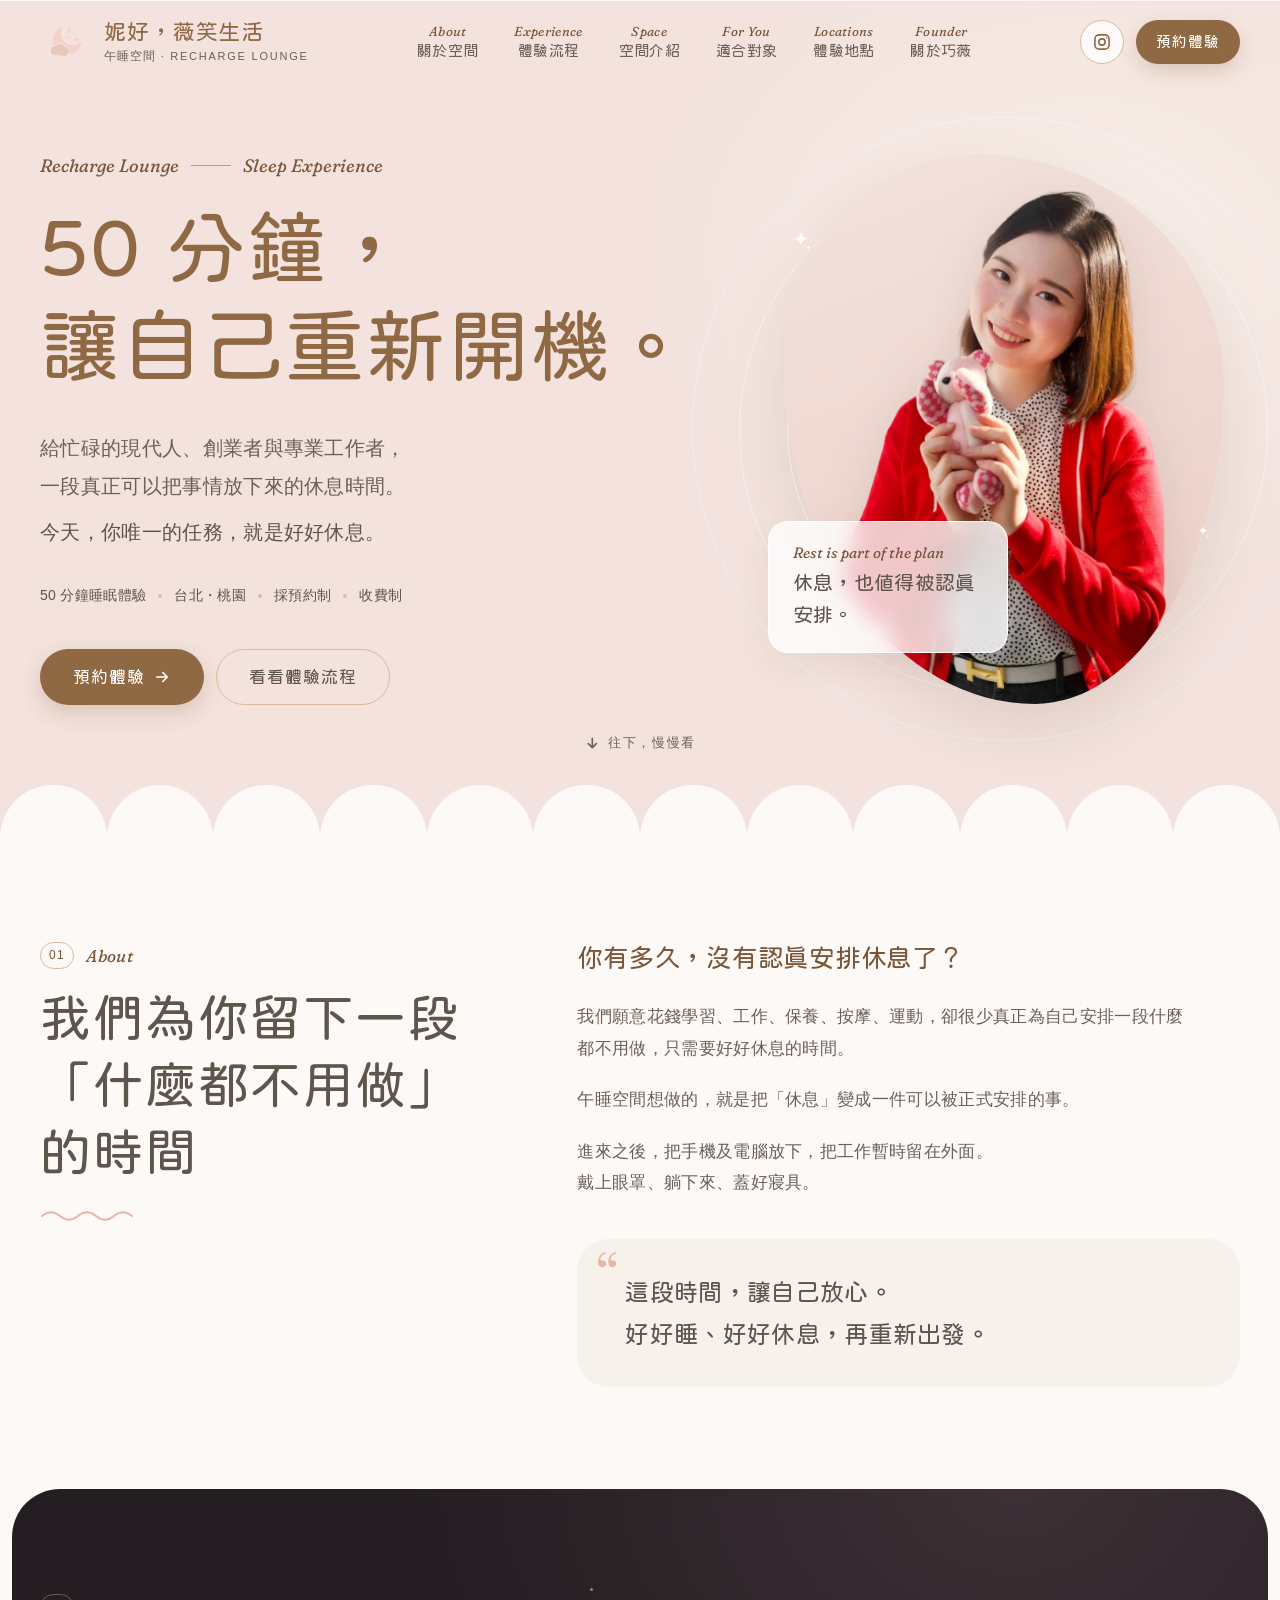
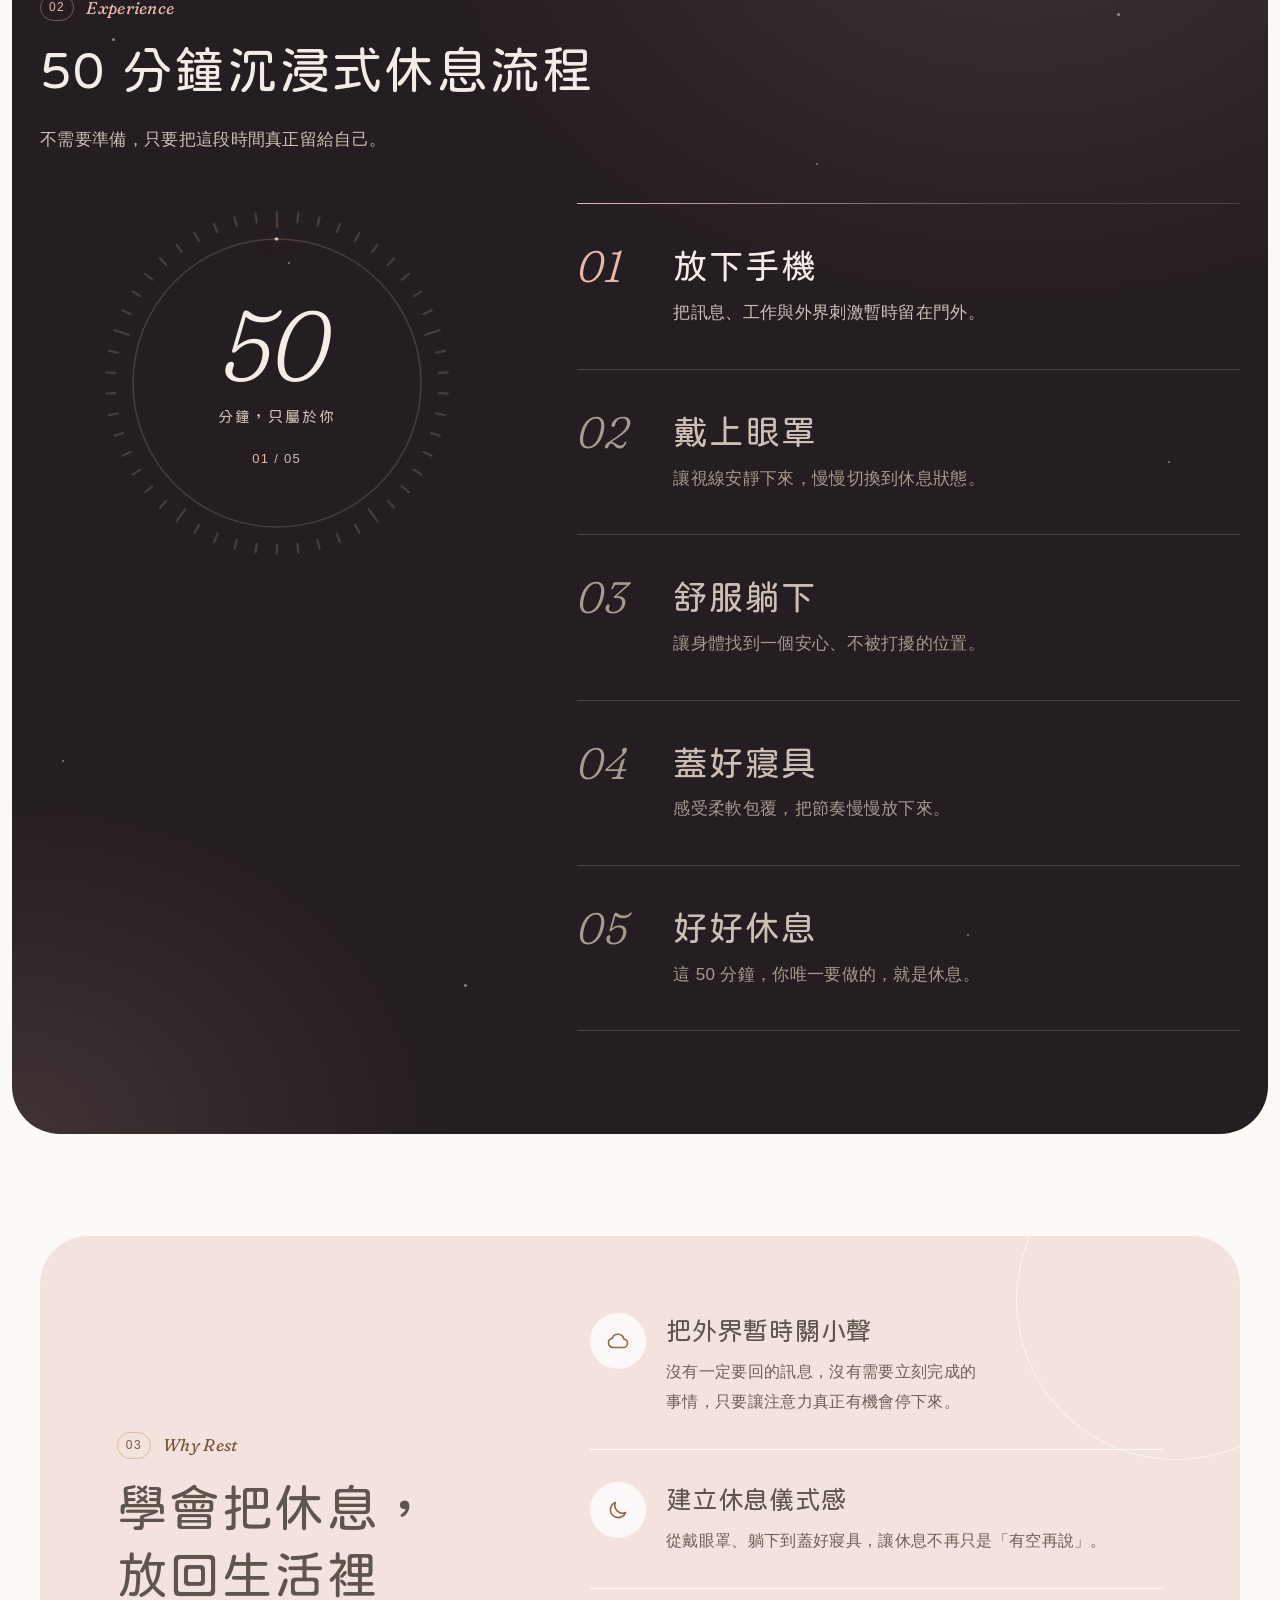
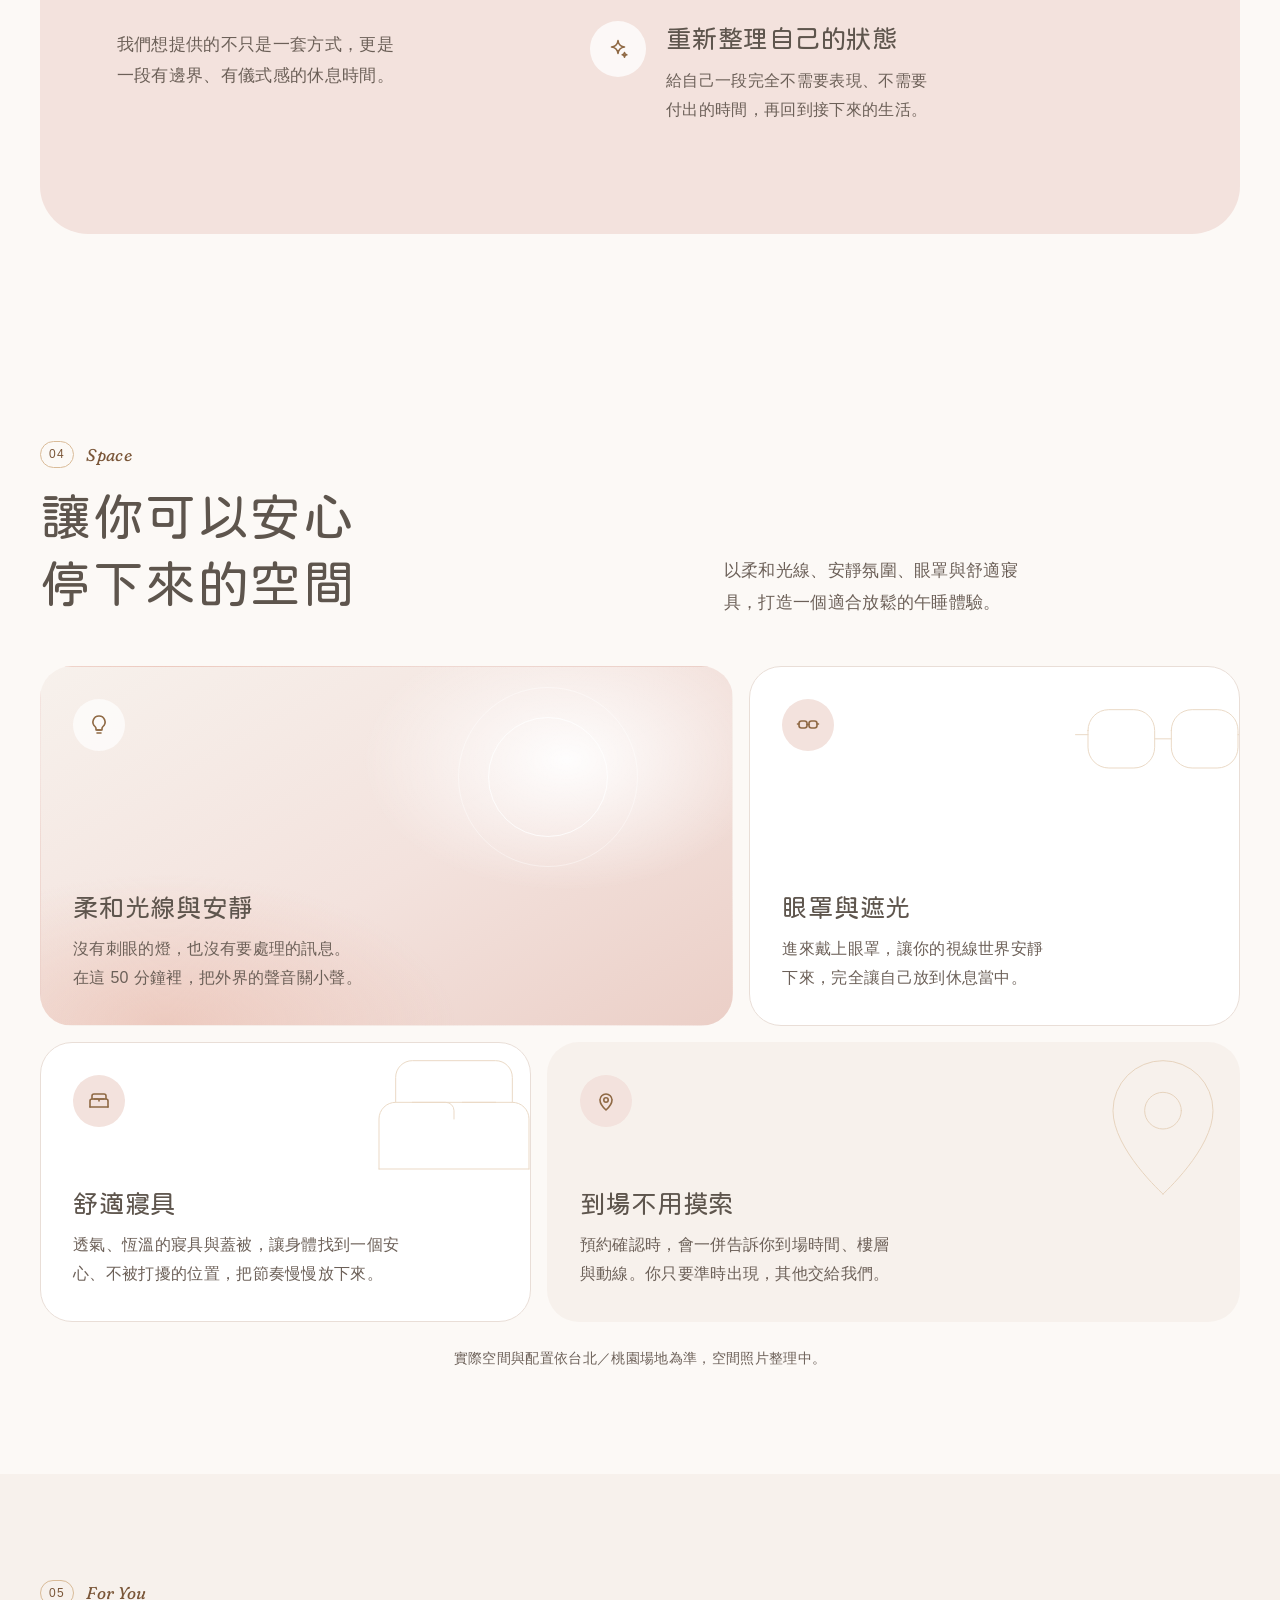
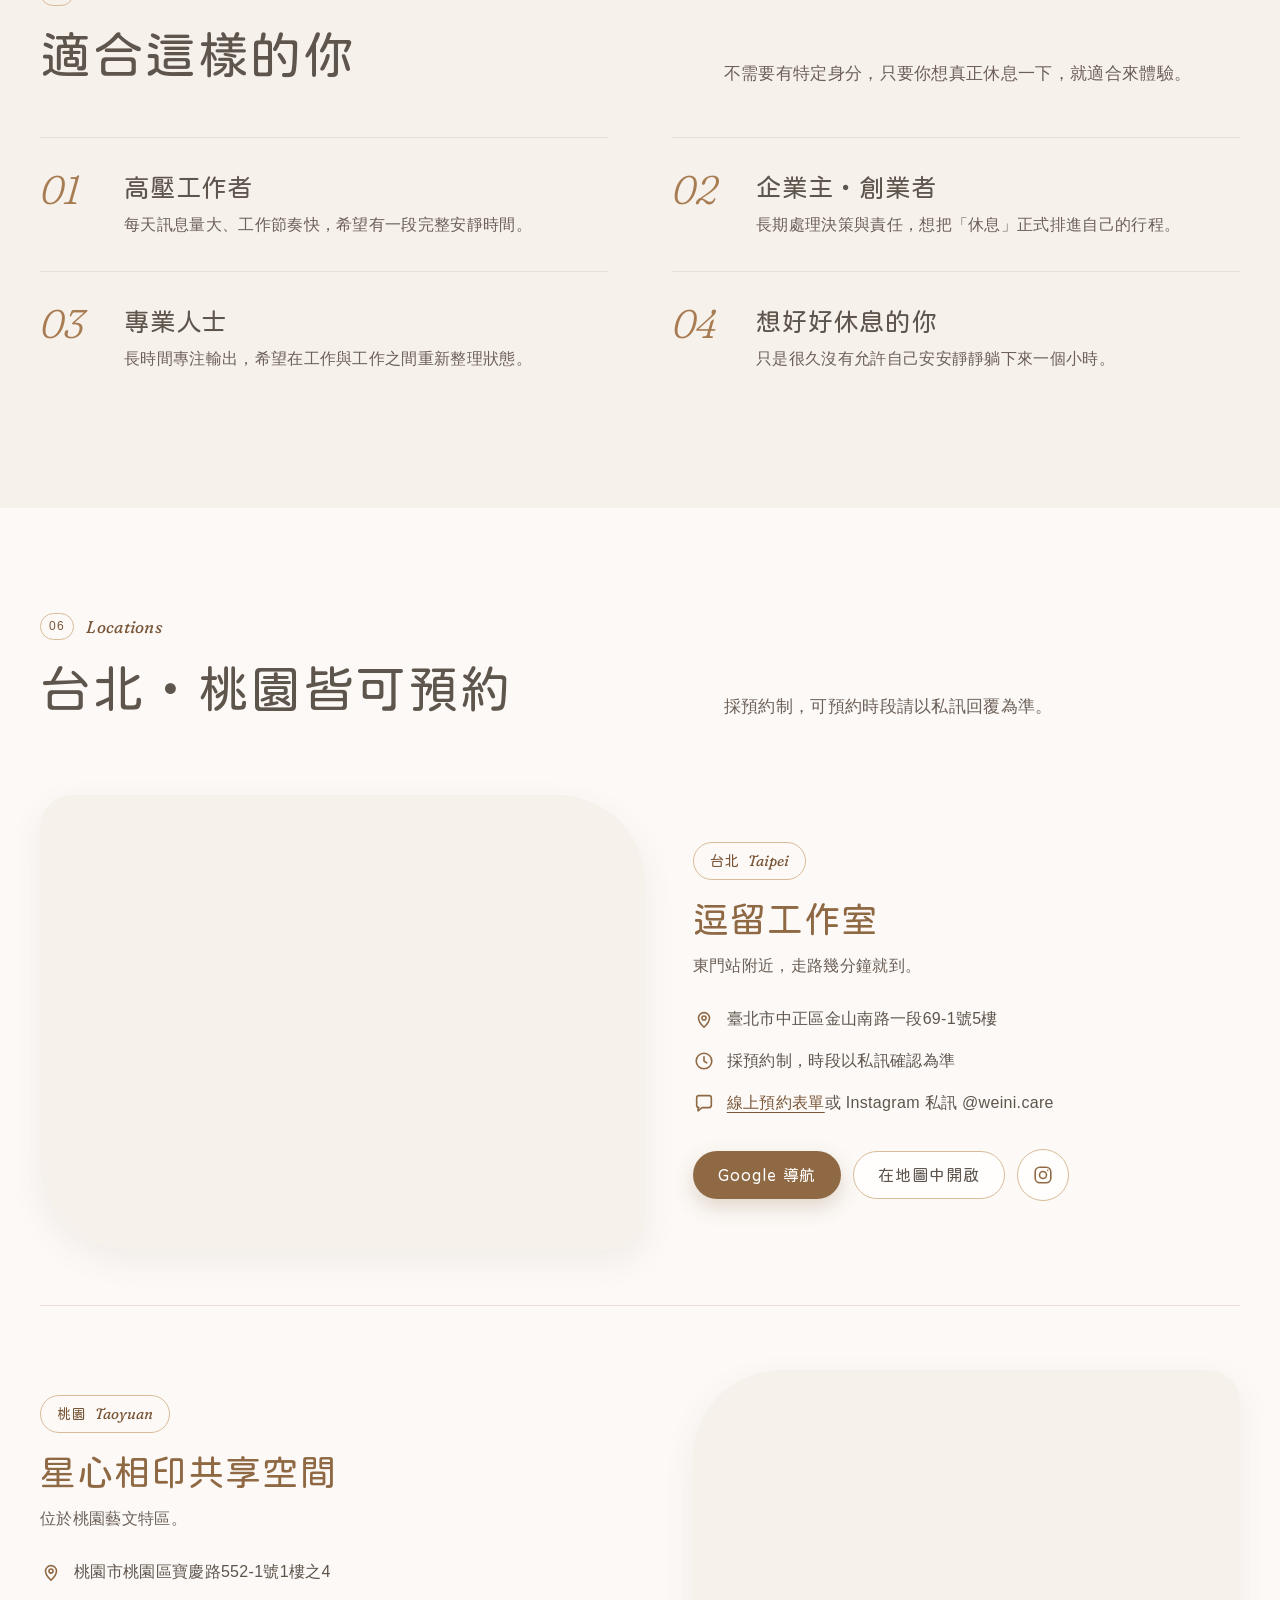
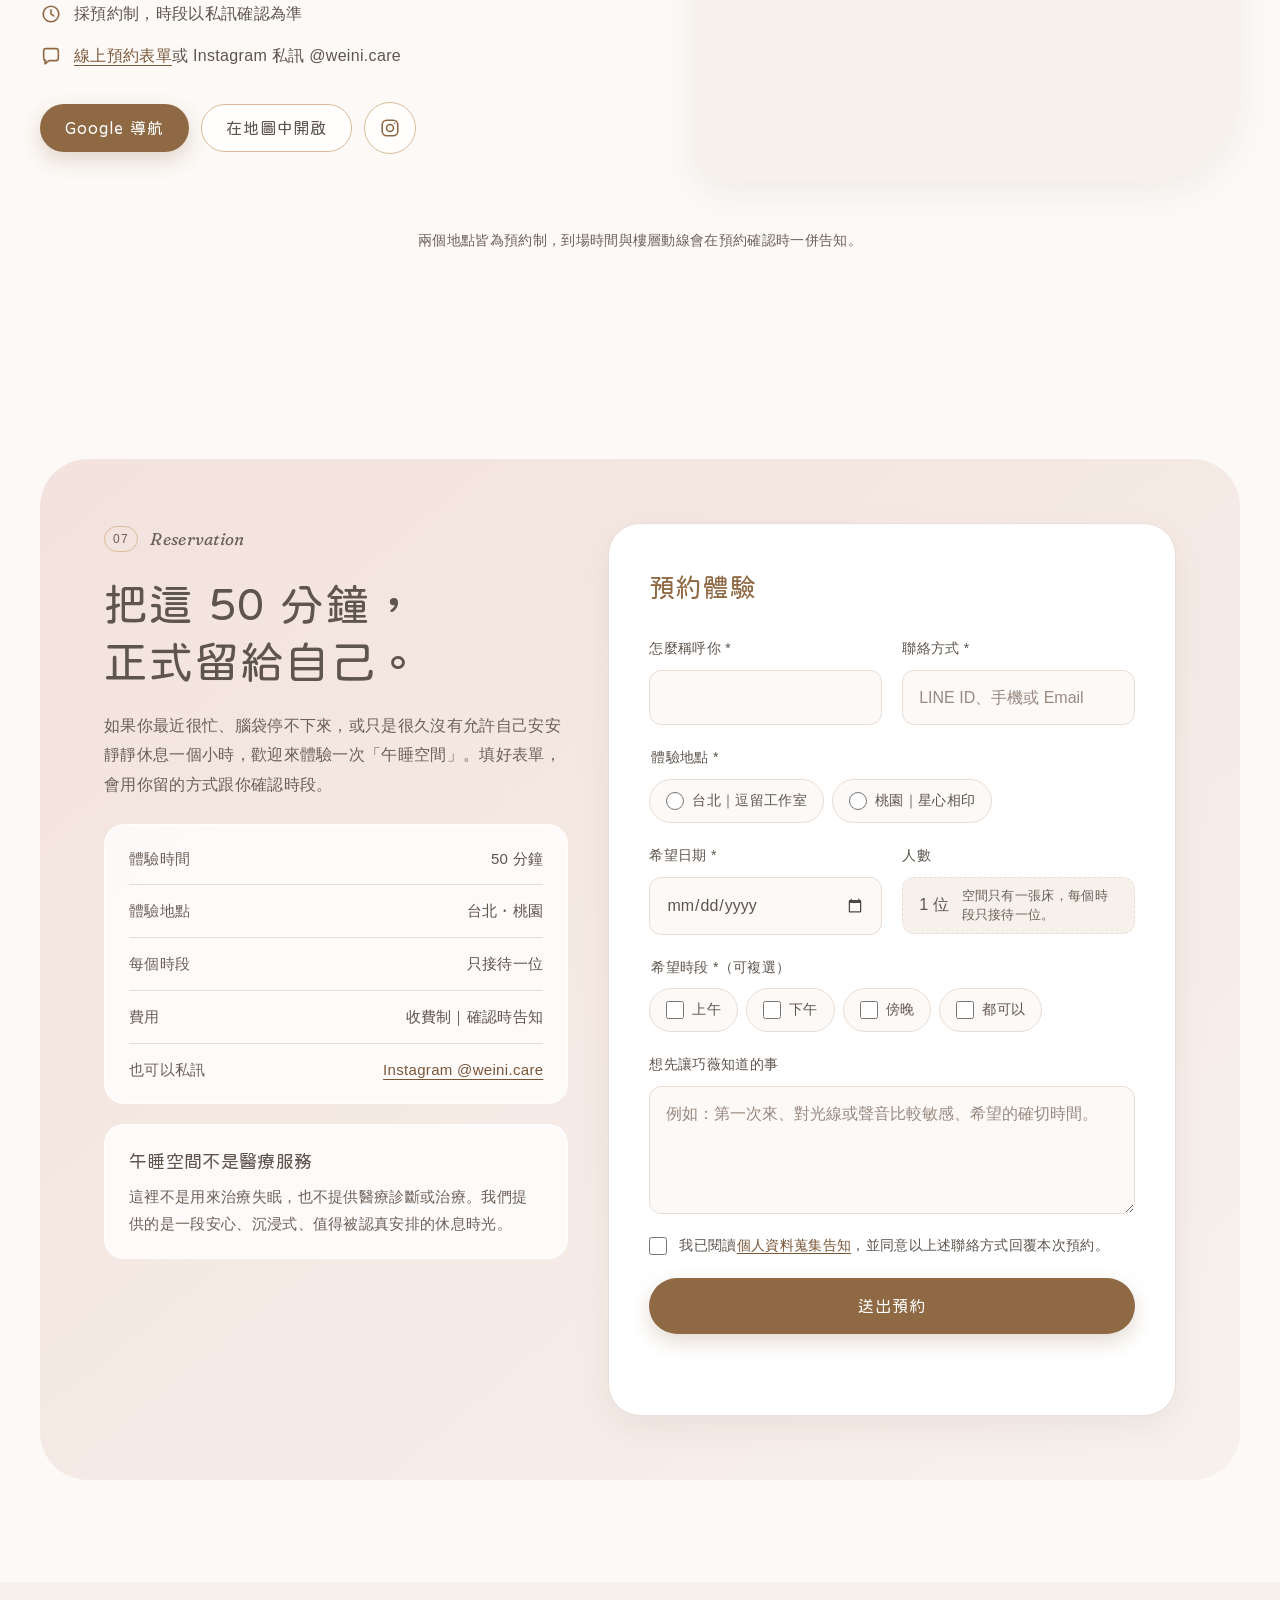
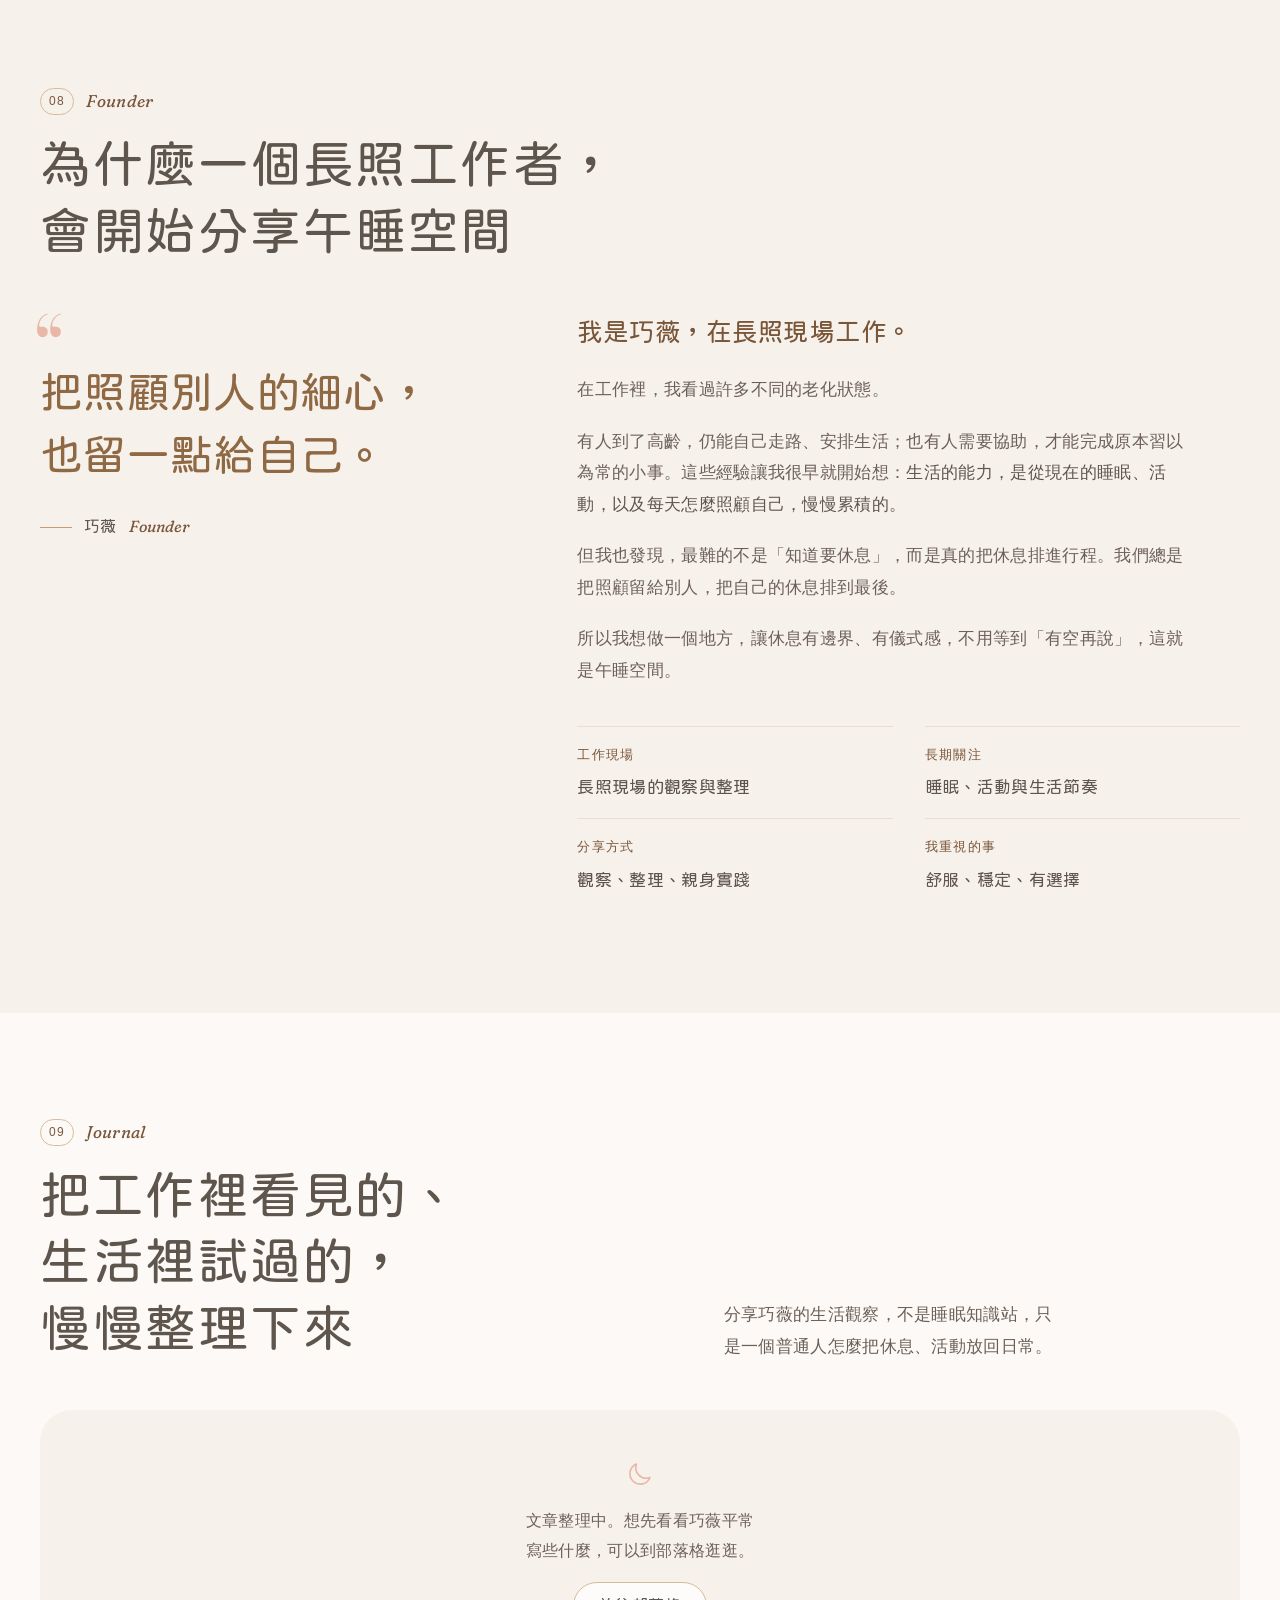
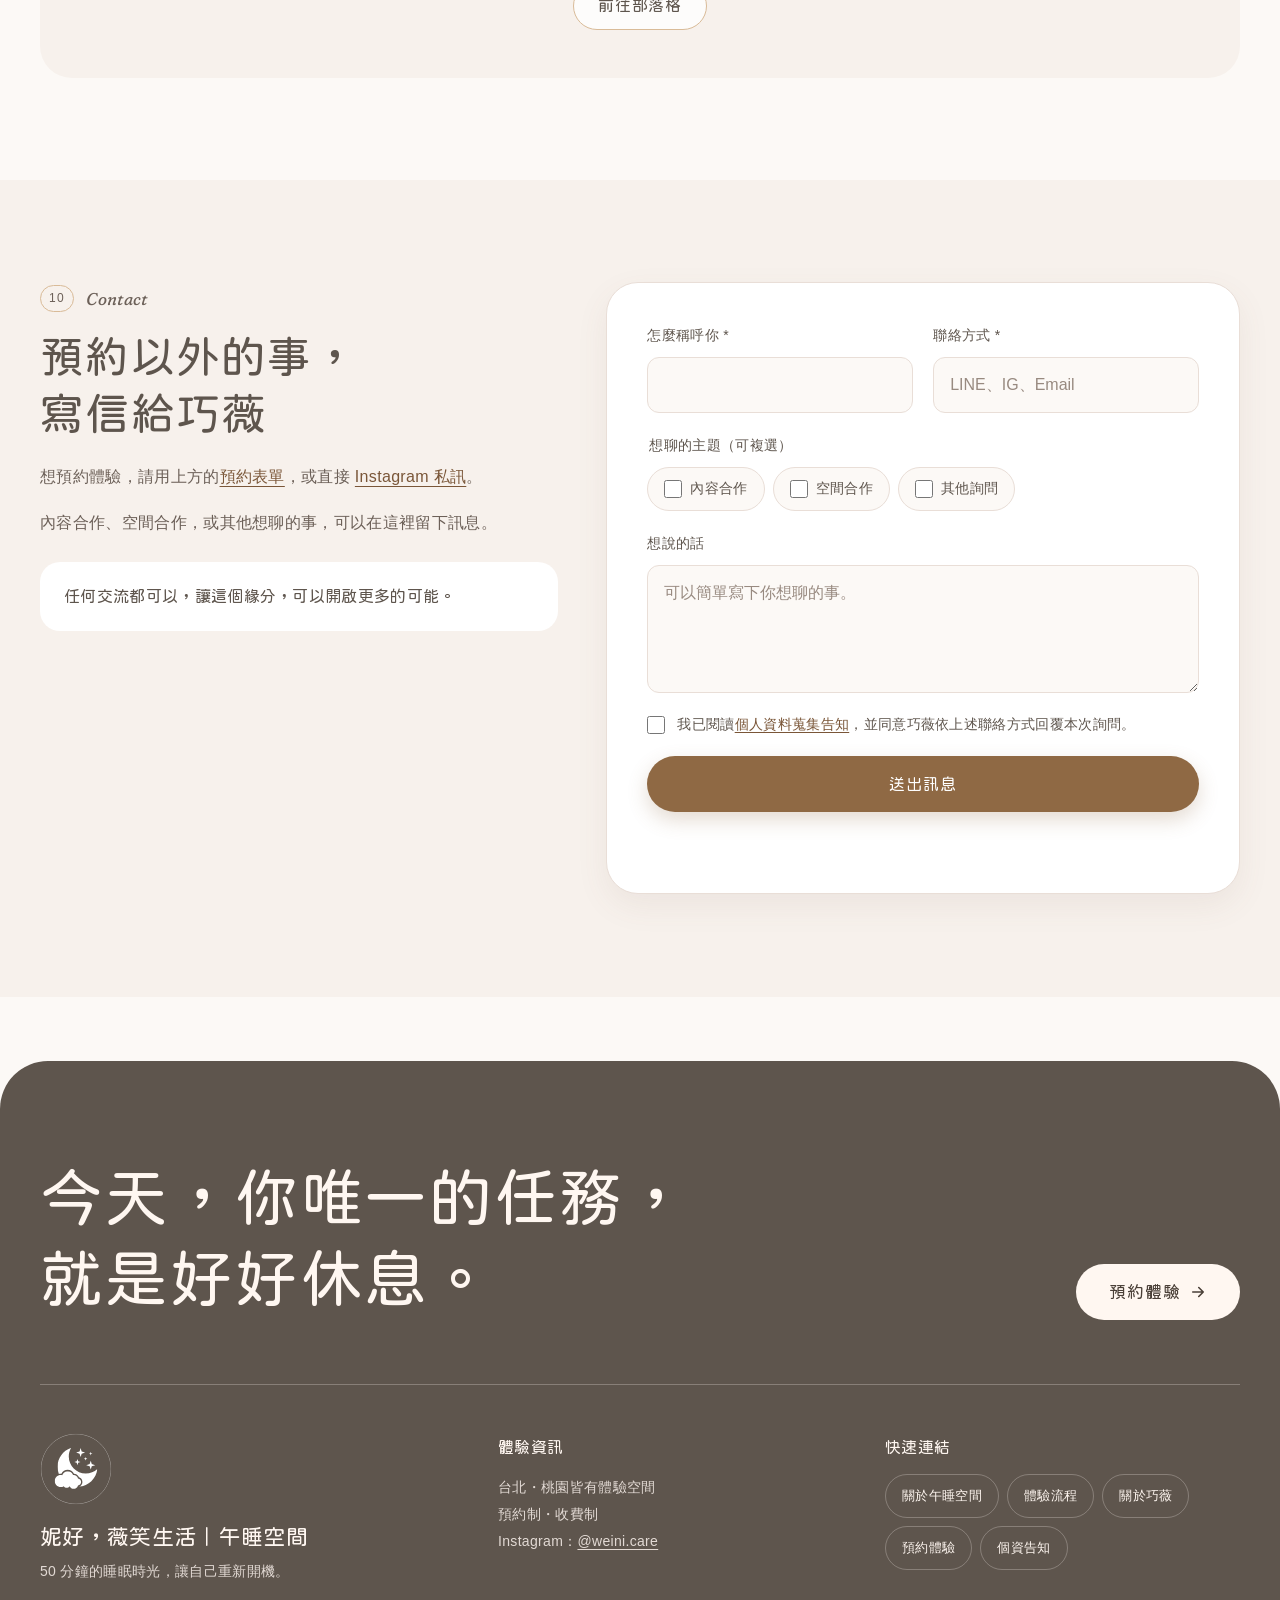
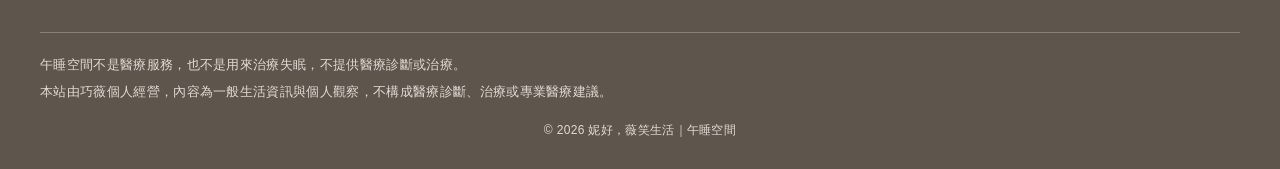
==== commit 7b2399f1: "首頁整版視覺改版：字體系統、編輯式版面、入夜體驗流程、深色模式 內容、表單欄位、試算表串接與 Blogger 同步不變，只改視覺、版面與互動。  - 字體：標題維持粉圓；內文改用裝置內建中文字體，不再" ====
--- a/index.html
+++ b/index.html
@@ -1,11 +1,14 @@
 <!doctype html>
-<html lang="zh-Hant">
+<html lang="zh-Hant" class="no-js">
 <head>
   <meta charset="utf-8">
   <meta name="viewport" content="width=device-width, initial-scale=1">
   <title>妮好，薇笑生活｜午睡空間</title>
   <meta name="description" content="妮好，薇笑生活｜午睡空間。50 分鐘沉浸式睡眠體驗。台北・桃園預約制空間，給忙碌的現代人一段真正可以放下工作的休息時間。">
-  <meta name="theme-color" content="#F3E2DD">
+  <meta name="theme-color" content="#F3E2DD" media="(prefers-color-scheme: light)">
+  <meta name="theme-color" content="#1C1714" media="(prefers-color-scheme: dark)">
+  <meta name="color-scheme" content="light dark">
+  <script>document.documentElement.className = document.documentElement.className.replace('no-js', 'js');</script>
 
   <!-- Open Graph / 社群分享 -->
   <meta property="og:type" content="website">
@@ -21,18 +24,55 @@
   <meta name="twitter:card" content="summary_large_image">
   <meta name="twitter:image" content="https://www.weini.tw/assets/images/og-cover.png">
   <link rel="canonical" href="https://www.weini.tw/">
-  <!-- 日後換自訂網域時，把 og:url、og:image、twitter:image、canonical 與 sitemap.xml、robots.txt 的網址一起換掉 -->
+  <!-- 日後換自訂網域時，把 og:url、og:image、twitter:image、canonical、下方結構化資料與 sitemap.xml、robots.txt 的網址一起換掉 -->
 
   <link rel="preconnect" href="https://fonts.googleapis.com">
   <link rel="preconnect" href="https://fonts.gstatic.com" crossorigin>
-  <link href="https://fonts.googleapis.com/css2?family=Huninn&family=Noto+Sans+TC:wght@400;500&display=swap" rel="stylesheet">
+  <link href="https://fonts.googleapis.com/css2?family=Fraunces:ital,opsz,wght,SOFT@1,9..144,300..400,100&family=Huninn&display=swap" rel="stylesheet">
   <link rel="icon" type="image/svg+xml" href="assets/images/favicon.svg">
   <link rel="stylesheet" href="assets/css/site.css">
+
+  <!-- 結構化資料：讓搜尋引擎知道品牌與兩個體驗地點 -->
+  <script type="application/ld+json">
+  {
+    "@context": "https://schema.org",
+    "@type": "Organization",
+    "name": "妮好，薇笑生活｜午睡空間",
+    "alternateName": "午睡空間 Recharge Lounge",
+    "url": "https://www.weini.tw/",
+    "logo": "https://www.weini.tw/assets/images/favicon.svg",
+    "description": "50 分鐘沉浸式睡眠體驗，台北・桃園，採預約制。",
+    "sameAs": ["https://www.instagram.com/weini.care/", "https://blog.weini.tw/"],
+    "location": [
+      { "@type": "Place", "name": "逗留工作室", "address": { "@type": "PostalAddress", "streetAddress": "金山南路一段69-1號5樓", "addressLocality": "臺北市中正區", "addressCountry": "TW" } },
+      { "@type": "Place", "name": "星心相印共享空間", "address": { "@type": "PostalAddress", "streetAddress": "寶慶路552-1號1樓之4", "addressLocality": "桃園市桃園區", "addressCountry": "TW" } }
+    ]
+  }
+  </script>
 </head>
 <body>
   <a class="skip-link" href="#main">跳到主要內容</a>
 
-  <header class="site-header">
+  <!-- 共用圖示：用 <use href="#i-xxx"> 引用 -->
+  <svg class="icon-sprite" aria-hidden="true" focusable="false">
+    <style>.icon-sprite path, .icon-sprite circle, .icon-sprite rect { vector-effect: non-scaling-stroke; }</style>
+    <symbol id="i-cloud" viewBox="0 0 24 24"><path d="M7 18.5h10.2a4.3 4.3 0 0 0 .6-8.56A6 6 0 0 0 6.3 9.2 4.7 4.7 0 0 0 7 18.5Z"/></symbol>
+    <symbol id="i-moon" viewBox="0 0 24 24"><path d="M19.5 14.6A7.8 7.8 0 0 1 9.4 4.5a7.8 7.8 0 1 0 10.1 10.1Z"/></symbol>
+    <symbol id="i-spark" viewBox="0 0 24 24"><path d="M12 3.5c.5 4.2 2.3 6 6.5 6.5-4.2.5-6 2.3-6.5 6.5-.5-4.2-2.3-6-6.5-6.5 4.2-.5 6-2.3 6.5-6.5Z"/><path d="M18.5 15.5c.2 1.5.8 2.1 2.3 2.3-1.5.2-2.1.8-2.3 2.3-.2-1.5-.8-2.1-2.3-2.3 1.5-.2 2.1-.8 2.3-2.3Z"/></symbol>
+    <symbol id="i-orbit" viewBox="0 0 24 24"><circle cx="12" cy="12" r="7.5"/><circle cx="12" cy="12" r="2.4"/></symbol>
+    <symbol id="i-mask" viewBox="0 0 24 24"><path d="M3 10.5c0-1.4 1.1-2.5 2.5-2.5h3c1.4 0 2.5 1.1 2.5 2.5v2c0 1.4-1.1 2.5-2.5 2.5h-3A2.5 2.5 0 0 1 3 12.5v-2Z"/><path d="M13 10.5c0-1.4 1.1-2.5 2.5-2.5h3c1.4 0 2.5 1.1 2.5 2.5v2c0 1.4-1.1 2.5-2.5 2.5h-3a2.5 2.5 0 0 1-2.5-2.5v-2Z"/><path d="M11 11.5h2M3 11H1.5M22.5 11H21"/></symbol>
+    <symbol id="i-bed" viewBox="0 0 24 24"><path d="M3 18v-6a2 2 0 0 1 2-2h14a2 2 0 0 1 2 2v6"/><path d="M5 10V7a2 2 0 0 1 2-2h10a2 2 0 0 1 2 2v3"/><path d="M3 18h18M7 10h4a1 1 0 0 1 1 1v1M13 10h4"/></symbol>
+    <symbol id="i-lamp" viewBox="0 0 24 24"><path d="M12 3a6 6 0 0 0-4 10.5c.6.6 1 1.3 1 2.1V17h6v-1.4c0-.8.4-1.5 1-2.1A6 6 0 0 0 12 3Z"/><path d="M10 20h4M10 17h4"/></symbol>
+    <symbol id="i-pin" viewBox="0 0 24 24"><path d="M12 21s-6-5.4-6-10a6 6 0 0 1 12 0c0 4.6-6 10-6 10Z"/><circle cx="12" cy="11" r="2.2"/></symbol>
+    <symbol id="i-clock" viewBox="0 0 24 24"><circle cx="12" cy="12" r="8.5"/><path d="M12 7.5V12l3 2"/></symbol>
+    <symbol id="i-chat" viewBox="0 0 24 24"><path d="M4 6.5A2.5 2.5 0 0 1 6.5 4h11A2.5 2.5 0 0 1 20 6.5v8a2.5 2.5 0 0 1-2.5 2.5H10l-4.5 3.5V17H6.5A2.5 2.5 0 0 1 4 14.5v-8Z"/></symbol>
+    <symbol id="i-ig" viewBox="0 0 24 24"><rect x="3.5" y="3.5" width="17" height="17" rx="5"/><circle cx="12" cy="12" r="3.8"/><circle cx="17.2" cy="6.8" r=".9" fill="currentColor" stroke="none"/></symbol>
+    <symbol id="i-arrow" viewBox="0 0 24 24"><path d="M5 12h14M13 6l6 6-6 6"/></symbol>
+    <symbol id="i-down" viewBox="0 0 24 24"><path d="M12 5v14M6 13l6 6 6-6"/></symbol>
+    <symbol id="i-wave" viewBox="0 0 96 12"><path d="M2 6c6-5 12-5 18 0s12 5 18 0 12-5 18 0 12 5 18 0 12-5 18 0"/></symbol>
+  </svg>
+
+  <header class="site-header" id="top">
     <div class="container nav-bar">
       <a class="brand" href="#home" aria-label="妮好，薇笑生活｜午睡空間 首頁">
         <img class="brand-logo" src="assets/images/logo-pink.svg" width="56" height="56" alt="">
@@ -50,9 +90,10 @@
           <li><a href="#audience"><span class="nav-en">For You</span><span class="nav-zh">適合對象</span></a></li>
           <li><a href="#locations"><span class="nav-en">Locations</span><span class="nav-zh">體驗地點</span></a></li>
           <li><a href="#founder"><span class="nav-en">Founder</span><span class="nav-zh">關於巧薇</span></a></li>
-          <li class="nav-social-mobile">
+          <li class="nav-mobile-extra">
+            <a class="btn btn-primary" href="#reserve">預約體驗</a>
             <a class="icon-btn" href="https://www.instagram.com/weini.care/" target="_blank" rel="noopener" aria-label="Instagram @weini.care">
-              <svg viewBox="0 0 24 24" fill="none" stroke="currentColor" stroke-width="1.8" stroke-linecap="round" aria-hidden="true"><rect x="3.5" y="3.5" width="17" height="17" rx="5"/><circle cx="12" cy="12" r="3.8"/><circle cx="17.2" cy="6.8" r=".9" fill="currentColor" stroke="none"/></svg>
+              <svg class="i" aria-hidden="true"><use href="#i-ig"/></svg>
             </a>
           </li>
         </ul>
@@ -60,7 +101,7 @@
 
       <div class="nav-right">
         <a class="icon-btn nav-social" href="https://www.instagram.com/weini.care/" target="_blank" rel="noopener" aria-label="Instagram @weini.care">
-          <svg viewBox="0 0 24 24" fill="none" stroke="currentColor" stroke-width="1.8" stroke-linecap="round" aria-hidden="true"><rect x="3.5" y="3.5" width="17" height="17" rx="5"/><circle cx="12" cy="12" r="3.8"/><circle cx="17.2" cy="6.8" r=".9" fill="currentColor" stroke="none"/></svg>
+          <svg class="i" aria-hidden="true"><use href="#i-ig"/></svg>
         </a>
         <a class="nav-cta" href="#reserve">預約體驗</a>
         <button class="menu-toggle" type="button" aria-expanded="false" aria-controls="nav-links" aria-label="開啟選單"><span></span></button>
@@ -71,38 +112,44 @@
   <main id="main">
 
     <!-- 1. Hero -->
-    <section class="hero" id="home">
+    <section class="hero" id="home" aria-labelledby="hero-title">
       <div class="container hero-grid">
-        <div>
-          <p class="kicker">RECHARGE LOUNGE · SLEEP EXPERIENCE</p>
-          <h1>50 分鐘，<br>讓自己重新開機。</h1>
-          <p class="lead">
-            給忙碌的現代人、創業者與專業工作者，一段真正可以把事情放下來的休息時間。<br>
+        <div class="hero-copy">
+          <p class="kicker" data-reveal><span lang="en">Recharge Lounge</span><span class="kicker-rule" aria-hidden="true"></span><span lang="en">Sleep Experience</span></p>
+          <h1 id="hero-title" class="hero-title">
+            <span class="line"><span>50 分鐘，</span></span>
+            <span class="line"><span>讓自己重新開機。</span></span>
+          </h1>
+          <p class="lead" data-reveal>
+            給忙碌的現代人、創業者與專業工作者，一段真正可以把事情放下來的休息時間。
             <strong>今天，你唯一的任務，就是好好休息。</strong>
           </p>
-          <ul class="hero-meta">
-            <li class="meta-chip">50 分鐘睡眠體驗</li>
-            <li class="meta-chip">台北・桃園</li>
-            <li class="meta-chip">採預約制</li>
-            <li class="meta-chip">收費制</li>
+          <ul class="hero-meta" data-reveal>
+            <li>50 分鐘睡眠體驗</li>
+            <li>台北・桃園</li>
+            <li>採預約制</li>
+            <li>收費制</li>
           </ul>
-          <div class="hero-actions">
-            <a class="btn btn-primary" href="#reserve">預約體驗</a>
-            <a class="btn btn-secondary" href="#experience">看看體驗流程</a>
+          <div class="hero-actions" data-reveal>
+            <a class="btn btn-primary btn-lg" href="#reserve">預約體驗<svg class="i" aria-hidden="true"><use href="#i-arrow"/></svg></a>
+            <a class="btn btn-ghost btn-lg" href="#experience">看看體驗流程</a>
           </div>
         </div>
 
         <div class="hero-visual">
-          <div class="sparkle" aria-hidden="true">✦</div>
+          <div class="halo" aria-hidden="true"><span></span><span></span><span></span></div>
+          <svg class="hero-spark hero-spark-a" aria-hidden="true"><use href="#i-spark"/></svg>
+          <svg class="hero-spark hero-spark-b" aria-hidden="true"><use href="#i-spark"/></svg>
           <figure class="hero-photo hero-founder">
-            <img src="assets/images/founder.webp" width="960" height="1496" alt="歡迎來到午睡空間！享受休息吧！" fetchpriority="high">
+            <img src="assets/images/founder.webp" srcset="assets/images/founder-420.webp 420w, assets/images/founder-640.webp 640w, assets/images/founder.webp 960w" sizes="(max-width: 760px) 52vw, (max-width: 1200px) 27vw, 340px" width="960" height="1496" alt="歡迎來到午睡空間！享受休息吧！" fetchpriority="high">
           </figure>
           <div class="floating-note">
-            <small>REST IS PART OF THE PLAN</small>
+            <small lang="en">Rest is part of the plan</small>
             <strong>休息，也值得被認真安排。</strong>
           </div>
         </div>
       </div>
+      <a class="scroll-cue" href="#about"><svg class="i" aria-hidden="true"><use href="#i-down"/></svg><span>往下，慢慢看</span></a>
       <div class="scallop" aria-hidden="true">
         <span></span><span></span><span></span><span></span><span></span><span></span>
         <span></span><span></span><span></span><span></span><span></span><span></span>
@@ -110,139 +157,163 @@
     </section>
 
     <!-- 2. About -->
-    <section class="section" id="about">
+    <section class="section about" id="about" aria-labelledby="about-title">
+      <div class="container split">
+        <header class="section-head split-aside" data-reveal>
+          <p class="mini"><span class="idx" lang="en">01</span>About</p>
+          <h2 id="about-title"><span class="nw">我們為你留下一段</span><br><span class="nw">「什麼都不用做」</span><span class="nw">的時間</span></h2>
+          <svg class="wave" aria-hidden="true"><use href="#i-wave"/></svg>
+        </header>
+
+        <div class="story-copy split-main">
+          <h3 data-reveal>你有多久，沒有認真安排休息了？</h3>
+          <p data-reveal>我們願意花錢學習、工作、保養、按摩、運動，卻很少真正為自己安排一段什麼都不用做，只需要好好休息的時間。</p>
+          <p data-reveal>午睡空間想做的，就是把「休息」變成一件可以被正式安排的事。</p>
+          <p data-reveal>進來之後，把手機及電腦放下，把工作暫時留在外面。<br>戴上眼罩、躺下來、蓋好寢具。</p>
+          <blockquote class="quote" data-reveal>
+            這段時間，讓自己放心。<br>
+            好好睡、好好休息，再重新出發。
+          </blockquote>
+        </div>
+      </div>
+    </section>
+
+    <!-- 3. Experience：入夜區塊，捲動時一步一步亮起來 -->
+    <section class="section dusk" id="experience" aria-labelledby="exp-title">
+      <div class="dusk-lamp" aria-hidden="true"></div>
+      <div class="dusk-sky" aria-hidden="true">
+        <i></i><i></i><i></i><i></i><i></i><i></i><i></i><i></i><i></i>
+      </div>
       <div class="container">
-        <div class="section-title">
-          <p class="mini">About</p>
-          <h2>我們為你留下一段<br>「什麼都不用做」的時間</h2>
-          <div class="wave" aria-hidden="true">﹌﹌﹌</div>
-        </div>
-
-        <div class="story-grid">
-          <figure class="blob-photo blob-soft" aria-hidden="true">
-            <img src="assets/images/soft-blush.svg" width="960" height="1200" alt="" loading="lazy">
-          </figure>
-          <div class="story-copy">
-            <h3>你有多久，沒有認真安排休息了？</h3>
-            <p>我們願意花錢學習、工作、保養、按摩、運動，卻很少真正為自己安排一段什麼都不用做，只需要好好休息的時間。</p>
-            <p>午睡空間想做的，就是把「休息」變成一件可以被正式安排的事。</p>
-			<p>進來之後，把手機及電腦放下，把工作暫時留在外面。</p>
-			<p>戴上眼罩、躺下來、蓋好寢具。</p>
-            <blockquote class="quote">
-              這段時間，讓自己放心。<br>
-              好好睡、好好休息，再重新出發。
-            </blockquote>
-          </div>
-        </div>
-      </div>
-    </section>
-
-    <!-- 3. Experience -->
-    <section class="section section-alt" id="experience">
-      <div class="container">
-        <div class="section-title">
-          <p class="mini">Experience</p>
-          <h2>50 分鐘沉浸式休息流程</h2>
+        <header class="section-head" data-reveal>
+          <p class="mini"><span class="idx" lang="en">02</span>Experience</p>
+          <h2 id="exp-title">50 分鐘沉浸式休息流程</h2>
           <p>不需要準備，只要把這段時間真正留給自己。</p>
-          <div class="wave" aria-hidden="true">﹌﹌﹌</div>
-        </div>
-
-        <ol class="steps">
-          <li class="step">
-            <div class="step-no" aria-hidden="true">01</div>
-            <h3>放下手機</h3>
-            <p>把訊息、工作與外界刺激暫時留在門外。</p>
-          </li>
-          <li class="step">
-            <div class="step-no" aria-hidden="true">02</div>
-            <h3>戴上眼罩</h3>
-            <p>讓視線安靜下來，慢慢切換到休息狀態。</p>
-          </li>
-          <li class="step">
-            <div class="step-no" aria-hidden="true">03</div>
-            <h3>舒服躺下</h3>
-            <p>讓身體找到一個安心、不被打擾的位置。</p>
-          </li>
-          <li class="step">
-            <div class="step-no" aria-hidden="true">04</div>
-            <h3>蓋好寢具</h3>
-            <p>感受柔軟包覆，把節奏慢慢放下來。</p>
-          </li>
-          <li class="step">
-            <div class="step-no" aria-hidden="true">05</div>
-            <h3>好好休息</h3>
-            <p>這 50 分鐘，你唯一要做的，就是休息。</p>
-          </li>
-        </ol>
+        </header>
+
+        <div class="ritual">
+          <div class="ritual-dial" aria-hidden="true">
+            <svg class="dial-svg" viewBox="0 0 240 240">
+              <g class="dial-ticks"></g>
+              <circle class="dial-track" cx="120" cy="120" r="96"/>
+              <circle class="dial-meter" cx="120" cy="120" r="96" pathLength="100"/>
+            </svg>
+            <div class="dial-core">
+              <span class="dial-num" lang="en">50</span>
+              <span class="dial-unit">分鐘，只屬於你</span>
+              <span class="dial-step" lang="en"><b data-dial-step>01</b> / 05</span>
+            </div>
+          </div>
+
+          <ol class="steps">
+            <li class="step">
+              <span class="step-no" aria-hidden="true">01</span>
+              <div>
+                <h3>放下手機</h3>
+                <p>把訊息、工作與外界刺激暫時留在門外。</p>
+              </div>
+            </li>
+            <li class="step">
+              <span class="step-no" aria-hidden="true">02</span>
+              <div>
+                <h3>戴上眼罩</h3>
+                <p>讓視線安靜下來，慢慢切換到休息狀態。</p>
+              </div>
+            </li>
+            <li class="step">
+              <span class="step-no" aria-hidden="true">03</span>
+              <div>
+                <h3>舒服躺下</h3>
+                <p>讓身體找到一個安心、不被打擾的位置。</p>
+              </div>
+            </li>
+            <li class="step">
+              <span class="step-no" aria-hidden="true">04</span>
+              <div>
+                <h3>蓋好寢具</h3>
+                <p>感受柔軟包覆，把節奏慢慢放下來。</p>
+              </div>
+            </li>
+            <li class="step">
+              <span class="step-no" aria-hidden="true">05</span>
+              <div>
+                <h3>好好休息</h3>
+                <p>這 50 分鐘，你唯一要做的，就是休息。</p>
+              </div>
+            </li>
+          </ol>
+        </div>
       </div>
     </section>
 
     <!-- 4. Why rest -->
     <section class="section" id="why" aria-labelledby="why-title">
       <div class="container">
-        <div class="soft-panel">
-          <div class="section-title">
-            <p class="mini">Why Rest</p>
-            <h2 id="why-title">學會把休息，放回生活裡</h2>
-            <p>我們想提供的只是一套方式，更是一段有邊界、有儀式感的休息時間。</p>
-          </div>
-          <div class="reasons">
-            <article class="card">
-              <div class="icon" aria-hidden="true">☁</div>
-              <h3>把外界暫時關小聲</h3>
-              <p>沒有一定要回的訊息，沒有需要立刻完成的事情，只要讓注意力真正有機會停下來。</p>
-            </article>
-            <article class="card">
-              <div class="icon" aria-hidden="true">☾</div>
-              <h3>建立休息儀式感</h3>
-              <p>從戴眼罩、躺下到蓋好寢具，讓休息不再只是「有空再說」。</p>
-            </article>
-            <article class="card">
-              <div class="icon" aria-hidden="true">✦</div>
-              <h3>重新整理自己的狀態</h3>
-              <p>給自己一段完全不需要表現、不需要付出的時間，再回到接下來的生活。</p>
-            </article>
-          </div>
+        <div class="soft-panel split">
+          <header class="section-head split-aside" data-reveal>
+            <p class="mini"><span class="idx" lang="en">03</span>Why Rest</p>
+            <h2 id="why-title">學會把休息，<br>放回生活裡</h2>
+            <p>我們想提供的不只是一套方式，更是一段有邊界、有儀式感的休息時間。</p>
+          </header>
+          <ul class="reasons split-main">
+            <li class="reason" data-reveal>
+              <span class="reason-icon" aria-hidden="true"><svg class="i"><use href="#i-cloud"/></svg></span>
+              <div>
+                <h3>把外界暫時關小聲</h3>
+                <p>沒有一定要回的訊息，沒有需要立刻完成的事情，只要讓注意力真正有機會停下來。</p>
+              </div>
+            </li>
+            <li class="reason" data-reveal>
+              <span class="reason-icon" aria-hidden="true"><svg class="i"><use href="#i-moon"/></svg></span>
+              <div>
+                <h3>建立休息儀式感</h3>
+                <p>從戴眼罩、躺下到蓋好寢具，讓休息不再只是「有空再說」。</p>
+              </div>
+            </li>
+            <li class="reason" data-reveal>
+              <span class="reason-icon" aria-hidden="true"><svg class="i"><use href="#i-spark"/></svg></span>
+              <div>
+                <h3>重新整理自己的狀態</h3>
+                <p>給自己一段完全不需要表現、不需要付出的時間，再回到接下來的生活。</p>
+              </div>
+            </li>
+          </ul>
         </div>
       </div>
     </section>
 
     <!-- 5. Space -->
-    <section class="section" id="space">
+    <section class="section" id="space" aria-labelledby="space-title">
       <div class="container">
-        <div class="section-title">
-          <p class="mini">Space</p>
-          <h2>讓你可以安心停下來的空間</h2>
+        <header class="section-head section-head-row" data-reveal>
+          <div>
+            <p class="mini"><span class="idx" lang="en">04</span>Space</p>
+            <h2 id="space-title">讓你可以安心<br class="br-narrow">停下來的空間</h2>
+          </div>
           <p>以柔和光線、安靜氛圍、眼罩與舒適寢具，打造一個適合放鬆的午睡體驗。</p>
-          <div class="wave" aria-hidden="true">﹌﹌﹌</div>
-        </div>
-
-        <div class="space-cards">
-          <article class="card">
-            <div class="icon" aria-hidden="true">
-              <svg viewBox="0 0 24 24" fill="none" stroke="currentColor" stroke-width="1.6" stroke-linecap="round" stroke-linejoin="round"><path d="M3 10.5c0-1.4 1.1-2.5 2.5-2.5h3c1.4 0 2.5 1.1 2.5 2.5v2c0 1.4-1.1 2.5-2.5 2.5h-3A2.5 2.5 0 0 1 3 12.5v-2Z"/><path d="M13 10.5c0-1.4 1.1-2.5 2.5-2.5h3c1.4 0 2.5 1.1 2.5 2.5v2c0 1.4-1.1 2.5-2.5 2.5h-3a2.5 2.5 0 0 1-2.5-2.5v-2Z"/><path d="M11 11.5h2M3 11H1.5M22.5 11H21"/></svg>
-            </div>
+        </header>
+
+        <div class="space-bento">
+          <article class="tile tile-glow" data-reveal>
+            <span class="tile-icon" aria-hidden="true"><svg class="i"><use href="#i-lamp"/></svg></span>
+            <h3>柔和光線與安靜</h3>
+            <p>沒有刺眼的燈，也沒有要處理的訊息。在這 50 分鐘裡，把外界的聲音關小聲。</p>
+          </article>
+          <article class="tile" data-reveal>
+            <svg class="tile-art" viewBox="0 0 24 24" aria-hidden="true"><use href="#i-mask"/></svg>
+            <span class="tile-icon" aria-hidden="true"><svg class="i"><use href="#i-mask"/></svg></span>
             <h3>眼罩與遮光</h3>
             <p>進來戴上眼罩，讓你的視線世界安靜下來，完全讓自己放到休息當中。</p>
           </article>
-          <article class="card">
-            <div class="icon" aria-hidden="true">
-              <svg viewBox="0 0 24 24" fill="none" stroke="currentColor" stroke-width="1.6" stroke-linecap="round" stroke-linejoin="round"><path d="M3 18v-6a2 2 0 0 1 2-2h14a2 2 0 0 1 2 2v6"/><path d="M5 10V7a2 2 0 0 1 2-2h10a2 2 0 0 1 2 2v3"/><path d="M3 18h18M7 10h4a1 1 0 0 1 1 1v1M13 10h4"/></svg>
-            </div>
+          <article class="tile" data-reveal>
+            <svg class="tile-art" viewBox="0 0 24 24" aria-hidden="true"><use href="#i-bed"/></svg>
+            <span class="tile-icon" aria-hidden="true"><svg class="i"><use href="#i-bed"/></svg></span>
             <h3>舒適寢具</h3>
             <p>透氣、恆溫的寢具與蓋被，讓身體找到一個安心、不被打擾的位置，把節奏慢慢放下來。</p>
           </article>
-          <article class="card">
-            <div class="icon" aria-hidden="true">
-              <svg viewBox="0 0 24 24" fill="none" stroke="currentColor" stroke-width="1.6" stroke-linecap="round" stroke-linejoin="round"><path d="M12 3a6 6 0 0 0-4 10.5c.6.6 1 1.3 1 2.1V17h6v-1.4c0-.8.4-1.5 1-2.1A6 6 0 0 0 12 3Z"/><path d="M10 20h4M10 17h4"/></svg>
-            </div>
-            <h3>柔和光線與安靜</h3>
-            <p>沒有刺眼的燈，也要處理的訊息。在這 50 分鐘裡，把外界的聲音關小聲。</p>
-          </article>
-          <article class="card">
-            <div class="icon" aria-hidden="true">
-              <svg viewBox="0 0 24 24" fill="none" stroke="currentColor" stroke-width="1.6" stroke-linecap="round" stroke-linejoin="round"><path d="M12 21s-6-5.4-6-10a6 6 0 0 1 12 0c0 4.6-6 10-6 10Z"/><circle cx="12" cy="11" r="2.2"/></svg>
-            </div>
+          <article class="tile tile-soft" data-reveal>
+            <svg class="tile-art" viewBox="0 0 24 24" aria-hidden="true"><use href="#i-pin"/></svg>
+            <span class="tile-icon" aria-hidden="true"><svg class="i"><use href="#i-pin"/></svg></span>
             <h3>到場不用摸索</h3>
             <p>預約確認時，會一併告訴你到場時間、樓層與動線。你只要準時出現，其他交給我們。</p>
           </article>
@@ -252,115 +323,117 @@
     </section>
 
     <!-- 6. Audience -->
-    <section class="section section-alt" id="audience">
+    <section class="section section-alt" id="audience" aria-labelledby="audience-title">
       <div class="container">
-        <div class="section-title">
-          <p class="mini">For You</p>
-          <h2>適合這樣的你</h2>
+        <header class="section-head section-head-row" data-reveal>
+          <div>
+            <p class="mini"><span class="idx" lang="en">05</span>For You</p>
+            <h2 id="audience-title">適合這樣的你</h2>
+          </div>
           <p>不需要有特定身分，只要你想真正休息一下，就適合來體驗。</p>
-          <div class="wave" aria-hidden="true">﹌﹌﹌</div>
-        </div>
-
-        <div class="audience-grid">
-          <article class="card">
-            <div class="icon" aria-hidden="true">✦</div>
+        </header>
+
+        <ul class="persona-list">
+          <li class="persona" data-reveal>
+            <span class="persona-no" aria-hidden="true">01</span>
             <h3>高壓工作者</h3>
             <p>每天訊息量大、工作節奏快，希望有一段完整安靜時間。</p>
-          </article>
-          <article class="card">
-            <div class="icon" aria-hidden="true">◌</div>
+          </li>
+          <li class="persona" data-reveal>
+            <span class="persona-no" aria-hidden="true">02</span>
             <h3>企業主・創業者</h3>
             <p>長期處理決策與責任，想把「休息」正式排進自己的行程。</p>
-          </article>
-          <article class="card">
-            <div class="icon" aria-hidden="true">☁</div>
+          </li>
+          <li class="persona" data-reveal>
+            <span class="persona-no" aria-hidden="true">03</span>
             <h3>專業人士</h3>
             <p>長時間專注輸出，希望在工作與工作之間重新整理狀態。</p>
-          </article>
-          <article class="card">
-            <div class="icon" aria-hidden="true">☾</div>
+          </li>
+          <li class="persona" data-reveal>
+            <span class="persona-no" aria-hidden="true">04</span>
             <h3>想好好休息的你</h3>
             <p>只是很久沒有允許自己安安靜靜躺下來一個小時。</p>
-          </article>
-        </div>
+          </li>
+        </ul>
       </div>
     </section>
 
     <!-- 7. Locations -->
-    <section class="section" id="locations">
+    <section class="section" id="locations" aria-labelledby="locations-title">
       <div class="container">
-        <div class="section-title">
-          <p class="mini">Locations</p>
-          <h2>台北・桃園皆可預約</h2>
+        <header class="section-head section-head-row" data-reveal>
+          <div>
+            <p class="mini"><span class="idx" lang="en">06</span>Locations</p>
+            <h2 id="locations-title">台北・桃園皆可預約</h2>
+          </div>
           <p>採預約制，可預約時段請以私訊回覆為準。</p>
-          <div class="wave" aria-hidden="true">﹌﹌﹌</div>
-        </div>
+        </header>
 
         <!-- 台北 -->
-        <article class="venue">
+        <article class="venue" data-reveal>
           <figure class="venue-map">
             <iframe
               src="https://www.google.com/maps?q=%E8%87%BA%E5%8C%97%E5%B8%82%E4%B8%AD%E6%AD%A3%E5%8D%80%E9%87%91%E5%B1%B1%E5%8D%97%E8%B7%AF%E4%B8%80%E6%AE%B569-1%E8%99%9F5%E6%A8%93&z=16&hl=zh-TW&output=embed"
               title="逗留工作室 地圖" loading="lazy" referrerpolicy="no-referrer-when-downgrade" allowfullscreen></iframe>
           </figure>
           <div class="venue-copy">
-            <span class="venue-pill">台北｜TAIPEI</span>
+            <span class="venue-pill">台北<span lang="en">Taipei</span></span>
             <h3>逗留工作室</h3>
             <p class="venue-sub">東門站附近，走路幾分鐘就到。</p>
             <ul class="venue-rows">
               <li class="venue-row">
-                <svg viewBox="0 0 24 24" fill="none" stroke="currentColor" stroke-width="1.6" stroke-linecap="round" stroke-linejoin="round" aria-hidden="true"><path d="M12 21s-6-5.4-6-10a6 6 0 0 1 12 0c0 4.6-6 10-6 10Z"/><circle cx="12" cy="11" r="2.2"/></svg>
+                <svg class="i" aria-hidden="true"><use href="#i-pin"/></svg>
                 <span><span class="visually-hidden">地址：</span>臺北市中正區金山南路一段69-1號5樓</span>
               </li>
               <li class="venue-row">
-                <svg viewBox="0 0 24 24" fill="none" stroke="currentColor" stroke-width="1.6" stroke-linecap="round" stroke-linejoin="round" aria-hidden="true"><circle cx="12" cy="12" r="8.5"/><path d="M12 7.5V12l3 2"/></svg>
+                <svg class="i" aria-hidden="true"><use href="#i-clock"/></svg>
                 <span><span class="visually-hidden">時段：</span>採預約制，時段以私訊確認為準</span>
               </li>
               <li class="venue-row">
-                <svg viewBox="0 0 24 24" fill="none" stroke="currentColor" stroke-width="1.6" stroke-linecap="round" stroke-linejoin="round" aria-hidden="true"><path d="M4 6.5A2.5 2.5 0 0 1 6.5 4h11A2.5 2.5 0 0 1 20 6.5v8a2.5 2.5 0 0 1-2.5 2.5H10l-4.5 3.5V17H6.5A2.5 2.5 0 0 1 4 14.5v-8Z"/></svg>
+                <svg class="i" aria-hidden="true"><use href="#i-chat"/></svg>
                 <span><span class="visually-hidden">預約：</span><a href="#reserve">線上預約表單</a>或 Instagram 私訊 @weini.care</span>
               </li>
             </ul>
             <div class="venue-actions">
               <a class="btn btn-primary" href="https://www.google.com/maps/dir/?api=1&destination=%E8%87%BA%E5%8C%97%E5%B8%82%E4%B8%AD%E6%AD%A3%E5%8D%80%E9%87%91%E5%B1%B1%E5%8D%97%E8%B7%AF%E4%B8%80%E6%AE%B569-1%E8%99%9F5%E6%A8%93" target="_blank" rel="noopener">Google 導航</a>
               <a class="btn btn-secondary" href="https://www.google.com/maps/search/?api=1&query=%E8%87%BA%E5%8C%97%E5%B8%82%E4%B8%AD%E6%AD%A3%E5%8D%80%E9%87%91%E5%B1%B1%E5%8D%97%E8%B7%AF%E4%B8%80%E6%AE%B569-1%E8%99%9F5%E6%A8%93" target="_blank" rel="noopener">在地圖中開啟</a>
-              <a class="social" href="https://www.instagram.com/weini.care/" target="_blank" rel="noopener" aria-label="Instagram 私訊預約">
-                <svg viewBox="0 0 24 24" fill="none" stroke="currentColor" stroke-width="1.8" stroke-linecap="round" aria-hidden="true"><rect x="3.5" y="3.5" width="17" height="17" rx="5"/><circle cx="12" cy="12" r="3.8"/><circle cx="17.2" cy="6.8" r=".9" fill="currentColor" stroke="none"/></svg>
+              <a class="icon-btn icon-btn-lg" href="https://www.instagram.com/weini.care/" target="_blank" rel="noopener" aria-label="Instagram 私訊預約">
+                <svg class="i" aria-hidden="true"><use href="#i-ig"/></svg>
               </a>
             </div>
           </div>
         </article>
 
         <!-- 桃園 -->
-        <article class="venue reverse">
+        <article class="venue reverse" data-reveal>
           <figure class="venue-map">
             <iframe
               src="https://www.google.com/maps?q=%E6%A1%83%E5%9C%92%E5%B8%82%E6%A1%83%E5%9C%92%E5%8D%80%E5%AF%B6%E6%85%B6%E8%B7%AF552-1%E8%99%9F1%E6%A8%93%E4%B9%8B4&z=16&hl=zh-TW&output=embed"
               title="星心相印共享空間 地圖" loading="lazy" referrerpolicy="no-referrer-when-downgrade" allowfullscreen></iframe>
           </figure>
           <div class="venue-copy">
-            <span class="venue-pill">桃園｜TAOYUAN</span>
+            <span class="venue-pill">桃園<span lang="en">Taoyuan</span></span>
             <h3>星心相印共享空間</h3>
             <p class="venue-sub">位於桃園藝文特區。</p>
             <ul class="venue-rows">
               <li class="venue-row">
-                <svg viewBox="0 0 24 24" fill="none" stroke="currentColor" stroke-width="1.6" stroke-linecap="round" stroke-linejoin="round" aria-hidden="true"><path d="M12 21s-6-5.4-6-10a6 6 0 0 1 12 0c0 4.6-6 10-6 10Z"/><circle cx="12" cy="11" r="2.2"/></svg>
+                <svg class="i" aria-hidden="true"><use href="#i-pin"/></svg>
                 <span><span class="visually-hidden">地址：</span>桃園市桃園區寶慶路552-1號1樓之4</span>
               </li>
               <li class="venue-row">
-                <svg viewBox="0 0 24 24" fill="none" stroke="currentColor" stroke-width="1.6" stroke-linecap="round" stroke-linejoin="round" aria-hidden="true"><circle cx="12" cy="12" r="8.5"/><path d="M12 7.5V12l3 2"/></svg>
+                <svg class="i" aria-hidden="true"><use href="#i-clock"/></svg>
                 <span><span class="visually-hidden">時段：</span>採預約制，時段以私訊確認為準</span>
               </li>
               <li class="venue-row">
-                <svg viewBox="0 0 24 24" fill="none" stroke="currentColor" stroke-width="1.6" stroke-linecap="round" stroke-linejoin="round" aria-hidden="true"><path d="M4 6.5A2.5 2.5 0 0 1 6.5 4h11A2.5 2.5 0 0 1 20 6.5v8a2.5 2.5 0 0 1-2.5 2.5H10l-4.5 3.5V17H6.5A2.5 2.5 0 0 1 4 14.5v-8Z"/></svg>
+                <svg class="i" aria-hidden="true"><use href="#i-chat"/></svg>
                 <span><span class="visually-hidden">預約：</span><a href="#reserve">線上預約表單</a>或 Instagram 私訊 @weini.care</span>
               </li>
             </ul>
             <div class="venue-actions">
               <a class="btn btn-primary" href="https://www.google.com/maps/dir/?api=1&destination=%E6%A1%83%E5%9C%92%E5%B8%82%E6%A1%83%E5%9C%92%E5%8D%80%E5%AF%B6%E6%85%B6%E8%B7%AF552-1%E8%99%9F1%E6%A8%93%E4%B9%8B4" target="_blank" rel="noopener">Google 導航</a>
               <a class="btn btn-secondary" href="https://www.google.com/maps/search/?api=1&query=%E6%A1%83%E5%9C%92%E5%B8%82%E6%A1%83%E5%9C%92%E5%8D%80%E5%AF%B6%E6%85%B6%E8%B7%AF552-1%E8%99%9F1%E6%A8%93%E4%B9%8B4" target="_blank" rel="noopener">在地圖中開啟</a>
-              <a class="social" href="https://www.instagram.com/weini.care/" target="_blank" rel="noopener" aria-label="Instagram 私訊預約">
-                <svg viewBox="0 0 24 24" fill="none" stroke="currentColor" stroke-width="1.8" stroke-linecap="round" aria-hidden="true"><rect x="3.5" y="3.5" width="17" height="17" rx="5"/><circle cx="12" cy="12" r="3.8"/><circle cx="17.2" cy="6.8" r=".9" fill="currentColor" stroke="none"/></svg>
+              <a class="icon-btn icon-btn-lg" href="https://www.instagram.com/weini.care/" target="_blank" rel="noopener" aria-label="Instagram 私訊預約">
+                <svg class="i" aria-hidden="true"><use href="#i-ig"/></svg>
               </a>
             </div>
           </div>
@@ -371,12 +444,12 @@
     </section>
 
     <!-- 8. Reservation -->
-    <section class="section" id="reserve">
+    <section class="section" id="reserve" aria-labelledby="reserve-title">
       <div class="container">
         <div class="reserve-panel">
-          <div class="reserve-copy">
-            <p class="mini">Reservation</p>
-            <h2>把這 50 分鐘，正式留給自己。</h2>
+          <div class="reserve-copy" data-reveal>
+            <p class="mini"><span class="idx" lang="en">07</span>Reservation</p>
+            <h2 id="reserve-title">把這 50 分鐘，正式留給自己。</h2>
             <p>如果你最近很忙、腦袋停不下來，或只是很久沒有允許自己安安靜靜休息一個小時，歡迎來體驗一次「午睡空間」。填好表單，會用你留的方式跟你確認時段。</p>
 
             <dl class="reserve-info">
@@ -462,61 +535,65 @@
     </section>
 
     <!-- 9. Founder：關於巧薇 -->
-    <section class="section section-alt" id="founder">
+    <section class="section section-alt" id="founder" aria-labelledby="founder-title">
       <div class="container">
-        <div class="section-title">
-          <p class="mini">Founder</p>
-          <h2>為什麼一個長照工作者，<br>會開始分享午睡空間</h2>
-          <div class="wave" aria-hidden="true">﹌﹌﹌</div>
-        </div>
-
-        <div class="story-solo">
-          <div class="story-copy">
-            <h3>我是巧薇，在長照現場工作。</h3>
-            <p>在工作裡，我看過許多不同的老化狀態。</p>
-			<p>有人到了高齡，仍能自己走路、安排生活；也有人需要協助，才能完成原本習以為常的小事。這些經驗讓我很早就開始想：<b>生活的能力，是從現在的睡眠、活動，以及每天怎麼照顧自己，慢慢累積的。</b></p>
-            <p>但我也發現，最難的不是「知道要休息」，而是真的把休息排進行程。我們總是把照顧留給別人，把自己的休息排到最後。</p>
-            <p>所以我想做一個地方，讓休息有邊界、有儀式感，不用等到「有空再說」，這就是午睡空間。</p>
-            <blockquote class="quote">把照顧別人的細心，也留一點給自己。</blockquote>
-            <div class="facts">
-              <div class="fact"><small>工作現場</small><strong>長照現場的觀察與整理</strong></div>
-              <div class="fact"><small>長期關注</small><strong>睡眠、活動與生活節奏</strong></div>
-              <div class="fact"><small>分享方式</small><strong>觀察、整理、親身實踐</strong></div>
-              <div class="fact"><small>我重視的事</small><strong>舒服、穩定、有選擇</strong></div>
-            </div>
+        <header class="section-head" data-reveal>
+          <p class="mini"><span class="idx" lang="en">08</span>Founder</p>
+          <h2 id="founder-title">為什麼一個長照工作者，<br>會開始分享午睡空間</h2>
+        </header>
+
+        <div class="founder split">
+          <figure class="founder-quote split-aside" data-reveal>
+            <blockquote><span class="nw">把照顧別人的細心，</span><span class="nw">也留一點給自己。</span></blockquote>
+            <figcaption>巧薇<span lang="en">Founder</span></figcaption>
+          </figure>
+          <div class="story-copy split-main">
+            <h3 data-reveal>我是巧薇，在長照現場工作。</h3>
+            <p data-reveal>在工作裡，我看過許多不同的老化狀態。</p>
+            <p data-reveal>有人到了高齡，仍能自己走路、安排生活；也有人需要協助，才能完成原本習以為常的小事。這些經驗讓我很早就開始想：<b>生活的能力，是從現在的睡眠、活動，以及每天怎麼照顧自己，慢慢累積的。</b></p>
+            <p data-reveal>但我也發現，最難的不是「知道要休息」，而是真的把休息排進行程。我們總是把照顧留給別人，把自己的休息排到最後。</p>
+            <p data-reveal>所以我想做一個地方，讓休息有邊界、有儀式感，不用等到「有空再說」，這就是午睡空間。</p>
+            <dl class="facts" data-reveal>
+              <div class="fact"><dt>工作現場</dt><dd>長照現場的觀察與整理</dd></div>
+              <div class="fact"><dt>長期關注</dt><dd>睡眠、活動與生活節奏</dd></div>
+              <div class="fact"><dt>分享方式</dt><dd>觀察、整理、親身實踐</dd></div>
+              <div class="fact"><dt>我重視的事</dt><dd>舒服、穩定、有選擇</dd></div>
+            </dl>
           </div>
         </div>
       </div>
     </section>
 
     <!-- 10. Journal：巧薇的生活整理 -->
-    <section class="section" id="journal">
+    <section class="section" id="journal" aria-labelledby="journal-title">
       <div class="container">
-        <div class="section-title">
-          <p class="mini">Journal</p>
-          <h2>把工作裡看見的、<br>生活裡試過的，<br>慢慢整理下來</h2>
+        <header class="section-head section-head-row" data-reveal>
+          <div>
+            <p class="mini"><span class="idx" lang="en">09</span>Journal</p>
+            <h2 id="journal-title">把工作裡看見的、<br>生活裡試過的，<br>慢慢整理下來</h2>
+          </div>
           <p>分享巧薇的生活觀察，不是睡眠知識站，只是一個普通人怎麼把休息、活動放回日常。</p>
-          <div class="wave" aria-hidden="true">﹌﹌﹌</div>
-        </div>
+        </header>
 
         <!-- 文章由 Blogger 自動同步：只顯示標籤「午睡空間」的最新三篇，程式在頁尾 -->
         <div class="article-grid" id="journal-list" hidden></div>
         <div class="journal-fallback" id="journal-fallback">
+          <svg class="i journal-fallback-icon" aria-hidden="true"><use href="#i-moon"/></svg>
           <p>文章整理中。想先看看巧薇平常寫些什麼，可以到部落格逛逛。</p>
-          <a class="btn btn-secondary" href="http://blog.weini.tw/" target="_blank" rel="noopener">前往部落格</a>
+          <a class="btn btn-secondary" href="https://blog.weini.tw/" target="_blank" rel="noopener">前往部落格</a>
         </div>
         <div class="journal-actions" id="journal-more" hidden>
-          <a class="btn btn-secondary" href="http://blog.weini.tw/search/label/%E5%8D%88%E7%9D%A1%E7%A9%BA%E9%96%93" target="_blank" rel="noopener">更多文章</a>
+          <a class="btn btn-secondary" href="https://blog.weini.tw/search/label/%E5%8D%88%E7%9D%A1%E7%A9%BA%E9%96%93" target="_blank" rel="noopener">更多文章</a>
         </div>
       </div>
     </section>
 
     <!-- 11. Contact：預約以外的聯絡 -->
-    <section class="section section-alt" id="contact">
+    <section class="section section-alt" id="contact" aria-labelledby="contact-title">
       <div class="container contact-grid">
-        <div class="contact-copy">
-          <p class="mini">Contact</p>
-          <h2>預約以外的事，<br>寫信給巧薇</h2>
+        <div class="contact-copy" data-reveal>
+          <p class="mini"><span class="idx" lang="en">10</span>Contact</p>
+          <h2 id="contact-title">預約以外的事，<br>寫信給巧薇</h2>
           <p>想預約體驗，請用上方的<a href="#reserve">預約表單</a>，或直接 <a href="https://www.instagram.com/weini.care/" target="_blank" rel="noopener">Instagram 私訊</a>。</p>
           <p>內容合作、空間合作，或其他想聊的事，可以在這裡留下訊息。</p>
           <div class="quiet-promise">任何交流都可以，讓這個緣分，可以開啟更多的可能。</div>
@@ -572,6 +649,10 @@
 
   <footer class="site-footer">
     <div class="container">
+      <div class="footer-cta">
+        <p class="footer-statement">今天，你唯一的任務，<br>就是好好休息。</p>
+        <a class="btn btn-light btn-lg" href="#reserve">預約體驗<svg class="i" aria-hidden="true"><use href="#i-arrow"/></svg></a>
+      </div>
       <div class="footer-grid">
         <div class="footer-brand">
           <img class="footer-logo" src="assets/images/logo-white.svg" width="88" height="88" alt="妮好，薇笑生活｜午睡空間" loading="lazy">
@@ -579,15 +660,15 @@
           <p class="footer-text">50 分鐘的睡眠時光，讓自己重新開機。</p>
         </div>
         <div>
-          <div class="footer-title">體驗資訊</div>
+          <p class="footer-title">體驗資訊</p>
           <p class="footer-text">
             台北・桃園皆有體驗空間<br>
             預約制・收費制<br>
             Instagram：<a href="https://www.instagram.com/weini.care/" target="_blank" rel="noopener">@weini.care</a>
           </p>
         </div>
-        <div>
-          <div class="footer-title">快速連結</div>
+        <nav aria-label="頁尾快速連結">
+          <p class="footer-title">快速連結</p>
           <div class="footer-links">
             <a class="footer-chip" href="#about">關於午睡空間</a>
             <a class="footer-chip" href="#experience">體驗流程</a>
@@ -595,7 +676,7 @@
             <a class="footer-chip" href="#reserve">預約體驗</a>
             <a class="footer-chip" href="privacy.html">個資告知</a>
           </div>
-        </div>
+        </nav>
       </div>
 
       <div class="footer-legal">
@@ -608,30 +689,140 @@
 
   <script>
     (function () {
+      var root = document.documentElement;
       var toggle = document.querySelector('.menu-toggle');
       var navLinks = document.getElementById('nav-links');
-
+      var header = document.querySelector('.site-header');
+      var reduceMotion = window.matchMedia('(prefers-reduced-motion: reduce)');
+
+      /* ---------- 選單（窄螢幕是全螢幕面板） ---------- */
+      function setMenu(open) {
+        toggle.setAttribute('aria-expanded', String(open));
+        toggle.setAttribute('aria-label', open ? '關閉選單' : '開啟選單');
+        navLinks.classList.toggle('open', open);
+        root.classList.toggle('menu-open', open);
+        header.classList.toggle('menu-open-h', open);
+      }
       toggle.addEventListener('click', function () {
-        var expanded = toggle.getAttribute('aria-expanded') === 'true';
-        toggle.setAttribute('aria-expanded', String(!expanded));
-        toggle.setAttribute('aria-label', expanded ? '開啟選單' : '關閉選單');
-        navLinks.classList.toggle('open', !expanded);
+        var open = toggle.getAttribute('aria-expanded') !== 'true';
+        setMenu(open);
+        if (open) { var first = navLinks.querySelector('a'); if (first) first.focus({ preventScroll: true }); }
       });
-
       navLinks.querySelectorAll('a').forEach(function (link) {
-        link.addEventListener('click', function () {
-          toggle.setAttribute('aria-expanded', 'false');
-          toggle.setAttribute('aria-label', '開啟選單');
-          navLinks.classList.remove('open');
+        link.addEventListener('click', function () { setMenu(false); });
+      });
+      document.addEventListener('keydown', function (e) {
+        if (e.key === 'Escape' && navLinks.classList.contains('open')) { setMenu(false); toggle.focus(); }
+      });
+      window.matchMedia('(min-width: 1201px)').addEventListener('change', function (m) { if (m.matches) setMenu(false); });
+
+      /* ---------- 抬頭：停在首屏最上方時透明，往下捲換成霧面底 ---------- */
+      function onScrollHeader() { header.classList.toggle('is-top', window.scrollY <= 24); }
+      onScrollHeader();
+      window.addEventListener('scroll', onScrollHeader, { passive: true });
+
+      /* ---------- 中文排版：段落最後幾個字綁在一起，避免一兩個字單獨掉到下一行 ---------- */
+      var ORPHAN_SEL = '.section-head p:not(.mini), .lead, .space-caption, .tile p, .persona p, .reason p, .step p, .story-copy p, .venue-sub, .reserve-copy > p, .reserve-note, .quiet-promise, .journal-fallback p, .contact-copy p, .footer-text';
+      document.querySelectorAll(ORPHAN_SEL).forEach(function (el) {
+        var walker = document.createTreeWalker(el, NodeFilter.SHOW_TEXT, null), node, last = null;
+        while ((node = walker.nextNode())) { if (node.textContent.trim()) last = node; }
+        if (!last || last.parentNode.closest('a')) return;
+        var text = last.textContent.replace(/\s+$/, '');
+        if (text.length < 10 || !/[\u3400-\u9fff]/.test(text.slice(-4))) return;
+        var tail = document.createElement('span');
+        tail.className = 'nb';
+        tail.textContent = text.slice(-4);
+        last.textContent = text.slice(0, -4);
+        last.parentNode.insertBefore(tail, last.nextSibling);
+      });
+
+      /* ---------- 抬頭經過入夜區塊時改深色 ---------- */
+      var dusk = document.querySelector('.dusk');
+      if (dusk && 'IntersectionObserver' in window) {
+        var hh = header.offsetHeight;
+        new IntersectionObserver(function (entries) {
+          header.classList.toggle('on-dark', entries[0].isIntersecting);
+        }, { rootMargin: '0px 0px -' + (window.innerHeight - hh) + 'px 0px' }).observe(dusk);
+      }
+
+      /* ---------- 進場：區塊進入畫面時淡入 ---------- */
+      var revealEls = document.querySelectorAll('[data-reveal]');
+      if ('IntersectionObserver' in window && !reduceMotion.matches) {
+        var io = new IntersectionObserver(function (entries) {
+          entries.forEach(function (en) {
+            if (en.isIntersecting) { en.target.classList.add('is-in'); io.unobserve(en.target); }
+          });
+        }, { rootMargin: '0px 0px -8% 0px', threshold: 0.08 });
+        revealEls.forEach(function (el) { io.observe(el); });
+      } else {
+        revealEls.forEach(function (el) { el.classList.add('is-in'); });
+      }
+      root.classList.add('is-loaded');
+
+      /* ---------- 入夜區塊：游標像一盞小夜燈（觸控裝置與減少動態時不啟用） ---------- */
+      if (dusk && window.matchMedia('(hover: hover) and (pointer: fine)').matches && !reduceMotion.matches) {
+        var lampFrame = 0, lx = 0, ly = 0;
+        dusk.addEventListener('pointermove', function (e) {
+          var r = dusk.getBoundingClientRect();
+          lx = e.clientX - r.left; ly = e.clientY - r.top;
+          if (!lampFrame) lampFrame = requestAnimationFrame(function () {
+            lampFrame = 0;
+            dusk.style.setProperty('--lx', lx + 'px');
+            dusk.style.setProperty('--ly', ly + 'px');
+          });
         });
-      });
-
-      document.addEventListener('keydown', function (e) {
-        if (e.key === 'Escape' && navLinks.classList.contains('open')) {
-          toggle.click();
-          toggle.focus();
+        dusk.addEventListener('pointerenter', function () { dusk.classList.add('lamp-on'); });
+        dusk.addEventListener('pointerleave', function () { dusk.classList.remove('lamp-on'); });
+      }
+
+      /* ---------- 體驗流程：捲動時刻度與步驟一格一格亮起來 ---------- */
+      var ritual = document.querySelector('.ritual');
+      if (ritual) {
+        var steps = ritual.querySelectorAll('.step');
+        var list = ritual.querySelector('.steps');
+        var stepLabel = ritual.querySelector('[data-dial-step]');
+        var ticksG = ritual.querySelector('.dial-ticks');
+        var ticks = [];
+        // 50 格刻度，一格代表一分鐘（純裝飾）
+        if (ticksG) {
+          var ns = 'http://www.w3.org/2000/svg';
+          for (var t = 0; t < 50; t++) {
+            var a = (t / 50) * Math.PI * 2 - Math.PI / 2;
+            var r1 = t % 10 === 0 ? 104 : 108, r2 = 114;
+            var ln = document.createElementNS(ns, 'line');
+            ln.setAttribute('x1', (120 + Math.cos(a) * r1).toFixed(2));
+            ln.setAttribute('y1', (120 + Math.sin(a) * r1).toFixed(2));
+            ln.setAttribute('x2', (120 + Math.cos(a) * r2).toFixed(2));
+            ln.setAttribute('y2', (120 + Math.sin(a) * r2).toFixed(2));
+            ticksG.appendChild(ln);
+            ticks.push(ln);
+          }
         }
-      });
+        ritual.classList.add('is-live');
+        var lastActive = -1, ticking = false;
+        function updateRitual() {
+          ticking = false;
+          var vh = window.innerHeight;
+          var rect = list.getBoundingClientRect();
+          var p = (vh * 0.55 - rect.top) / Math.max(rect.height, 1);
+          p = Math.min(1, Math.max(0, p));
+          ritual.style.setProperty('--progress', p.toFixed(4));
+          var active = 0;
+          steps.forEach(function (st, i) { if (st.getBoundingClientRect().top < vh * 0.62) active = i; });
+          if (p >= 0.999) active = steps.length - 1;
+          if (active !== lastActive) {
+            steps.forEach(function (st, i) { st.classList.toggle('is-active', i === active); st.classList.toggle('is-past', i < active); });
+            if (stepLabel) stepLabel.textContent = '0' + (active + 1);
+            lastActive = active;
+          }
+          var lit = Math.round(p * ticks.length);
+          for (var k = 0; k < ticks.length; k++) ticks[k].classList.toggle('on', k < lit);
+        }
+        function requestRitual() { if (!ticking) { ticking = true; requestAnimationFrame(updateRitual); } }
+        updateRitual();
+        window.addEventListener('scroll', requestRitual, { passive: true });
+        window.addEventListener('resize', requestRitual);
+      }
 
       /* ---------- 表單 ----------
          兩個表單都寫進 Google 試算表。做法見 google-sheet/設定步驟.md：
@@ -813,9 +1004,7 @@
 
       function card(e) {
         var link = (e.link || []).filter(function (l) { return l.rel === 'alternate'; })[0];
-        var url = link ? link.href : 'http://blog.weini.tw/';
-        // 部落格尚未開啟 HTTPS，先用 http；Blogger 開啟「HTTPS 可用性」後可刪掉這行
-        if (url.indexOf('https://blog.weini.tw') === 0) url = 'http' + url.slice(5);
+        var url = link ? link.href : 'https://blog.weini.tw/';
         var title = (e.title && e.title.$t) || '';
         var date = ((e.published && e.published.$t) || '').slice(0, 10);
         // 用 DOMParser 取純文字：不會執行文章裡的任何腳本或載入圖片
--- a/assets/css/site.css
+++ b/assets/css/site.css
@@ -1,104 +1,241 @@
 /* ==========================================================================
    午睡空間｜Recharge Lounge — site.css
    色票與字體依 docs/brand/02_品牌UI與版型規範.md
-   規則：元件只用語意 token，不直接寫 hex。
+   規則：元件只用語意 token，不直接寫 hex；間距一律走 4px 倍數的 --space-*。
+   深色模式跟著系統（prefers-color-scheme），所有元件兩種模式都要能讀。
    ========================================================================== */
 
 :root {
-  /* 原始色票 */
+  color-scheme: light dark;
+
+  /* ---------- 原始色票 ---------- */
   --cream-50: #FCF9F6;
   --cream-100: #F7F1EC;
   --blush-100: #F3E2DD;
+  --blush-150: #F8EEE9;
   --blush-200: #EBCFC7;
   --rose-300: #E8B7A7;
   --camel-300: #D9BB98;
   --camel-500: #C69D70;
   --camel-700: #A77C52;
-  --camel-800: #8F6944;   /* 補充：小字與按鈕用，對比達 AA */
+  --camel-800: #8F6944;   /* 大標、按鈕底色 */
+  --cocoa-800: #7A5638;   /* 小字強調、按鈕 hover，對比達 AA */
   --ink-900: #5E554D;
-  --ink-700: #766A61;
+  --ink-650: #6C6058;     /* 次要文字，在腮紅底也達 AA */
   --ink-500: #988A80;
   --line: #E9DED7;
   --white: #FFFFFF;
 
-  /* 語意 token */
+  --night-950: #141110;
+  --night-900: #1C1714;
+  --night-850: #26201C;
+  --night-800: #2D2622;
+  --night-750: #3A2C29;
+  --night-line: #41362F;
+  --dusk-900: #241D21;
+  --dusk-700: #3D3036;
+  --moon-100: #F4ECE6;
+  --moon-300: #CDBFB4;
+  --moon-500: #A99A8F;
+  --camel-200: #EBC8A4;
+  --camel-250: #E3BB92;
+
+  /* ---------- 語意 token（亮色） ---------- */
   --color-background: var(--cream-50);
   --color-surface: var(--white);
   --color-surface-soft: var(--cream-100);
   --color-surface-blush: var(--blush-100);
+  --color-surface-blush-2: var(--blush-200);
+  --color-glass: rgba(255, 255, 255, .78);
+  --color-glass-strong: rgba(255, 255, 255, .9);
+  --color-glass-line: rgba(255, 255, 255, .92);
+  --color-header: rgba(252, 249, 246, .82);
   --color-primary: var(--camel-800);
-  --color-primary-hover: var(--camel-700);
+  --color-primary-hover: var(--cocoa-800);
+  --color-on-primary: var(--white);
   --color-primary-soft: var(--camel-500);
+  --color-primary-line: var(--camel-300);
+  --color-kicker: var(--cocoa-800);
   --color-accent: var(--rose-300);
-  --color-heading: var(--camel-700);
+  --color-numeral: var(--camel-700);
+  --color-heading: var(--camel-800);
   --color-text: var(--ink-900);
-  --color-text-muted: var(--ink-700);
+  --color-text-muted: var(--ink-650);
   --color-text-faint: var(--ink-500);
   --color-border: var(--line);
+  --color-ring: rgba(255, 255, 255, .7);
   --color-footer: var(--ink-900);
+  --color-footer-deep: #534B44;
   --color-on-dark: #FFF7F1;
+  --color-on-dark-muted: rgba(255, 247, 241, .82);
+  --color-on-dark-line: rgba(255, 247, 241, .26);
   --color-success: #2F855A;
   --color-danger: #B33A3A;
-
-  --radius-sm: 16px;
-  --radius-md: 24px;
-  --radius-lg: 36px;
-  --radius-xl: 42px;
+  --color-focus: var(--cocoa-800);
+
+  /* 入夜區塊（兩種模式共用） */
+  --dusk-bg: var(--dusk-900);
+  --dusk-bg-2: var(--dusk-700);
+  --dusk-text: var(--moon-100);
+  --dusk-muted: var(--moon-300);
+  --dusk-faint: rgba(244, 236, 230, .16);
+  --dusk-dim: var(--moon-500);
+  --dusk-accent: var(--rose-300);
+
+  /* ---------- 字體 ---------- */
+  /* 內文用各裝置內建中文字體（蘋果蘋方、Windows 正黑、Android Noto CJK），不另外下載 */
+  --font-display: "Huninn", "PingFang TC", "Microsoft JhengHei", sans-serif;
+  --font-text: -apple-system, BlinkMacSystemFont, "PingFang TC", "Noto Sans TC", "Noto Sans CJK TC", "Microsoft JhengHei", "Heiti TC", sans-serif;
+  --font-latin: "Fraunces", "Iowan Old Style", "Times New Roman", serif;
+
+  --fs-display: clamp(2.5rem, 1.35rem + 5.1vw, 5rem);
+  --fs-h2: clamp(1.875rem, 1.25rem + 2.4vw, 3.25rem);
+  --fs-h3: clamp(1.25rem, 1.1rem + .6vw, 1.625rem);
+  --fs-lead: clamp(1.0625rem, 1rem + .35vw, 1.25rem);
+  --fs-body: 1rem;
+  --fs-prose: clamp(1rem, .96rem + .2vw, 1.0625rem);
+  --fs-small: .875rem;
+  --fs-caption: .8125rem;
+
+  /* ---------- 間距（4px 倍數） ---------- */
+  --space-1: 4px;
+  --space-2: 8px;
+  --space-3: 12px;
+  --space-4: 16px;
+  --space-5: 20px;
+  --space-6: 24px;
+  --space-8: 32px;
+  --space-10: 40px;
+  --space-12: 48px;
+  --space-16: 64px;
+  --space-20: 80px;
+  --space-24: 96px;
+  --space-32: 128px;
+  --section-y: clamp(var(--space-20), 8vw, 112px);
+
+  --radius-sm: 12px;
+  --radius-md: 20px;
+  --radius-lg: 32px;
+  --radius-xl: 48px;
   --radius-pill: 999px;
 
-  --shadow-soft: 0 12px 34px rgba(117, 92, 73, .08);
-  --shadow-float: 0 20px 48px rgba(117, 92, 73, .12);
-
-  --font: "Huninn", "Noto Sans TC", "PingFang TC", "Microsoft JhengHei", sans-serif;
-  --max: 1180px;
-  --ease: .2s ease;
+  --shadow-soft: 0 12px 32px rgba(117, 92, 73, .08);
+  --shadow-float: 0 24px 56px rgba(117, 92, 73, .14);
+  --shadow-btn: 0 8px 20px rgba(143, 105, 68, .24);
+
+  /* ---------- 動效：介面回饋 160–220ms；裝飾性進場較慢 ---------- */
+  --dur-fast: 160ms;
+  --dur-base: 220ms;
+  --dur-reveal: 800ms;
+  --ease: cubic-bezier(.2, .7, .2, 1);
+  --ease-soft: cubic-bezier(.45, 0, .2, 1);
+
+  --max: 1200px;
+  --header-h: 84px;
+}
+
+@media (prefers-color-scheme: dark) {
+  :root {
+    --color-background: var(--night-900);
+    --color-surface: var(--night-850);
+    --color-surface-soft: var(--night-800);
+    --color-surface-blush: var(--night-750);
+    --color-surface-blush-2: #4A3632;
+    --color-glass: rgba(38, 32, 28, .78);
+    --color-glass-strong: rgba(38, 32, 28, .92);
+    --color-glass-line: rgba(244, 236, 230, .1);
+    --color-header: rgba(28, 23, 20, .8);
+    --color-primary: var(--camel-250);
+    --color-primary-hover: var(--camel-200);
+    --color-on-primary: #2A1E15;
+    --color-primary-soft: #B8936B;
+    --color-primary-line: #5A4A3E;
+    --color-kicker: var(--camel-200);
+    --color-accent: var(--rose-300);
+    --color-numeral: var(--rose-300);
+    --color-heading: var(--camel-200);
+    --color-text: var(--moon-100);
+    --color-text-muted: var(--moon-300);
+    --color-text-faint: var(--moon-500);
+    --color-border: var(--night-line);
+    --color-ring: rgba(244, 236, 230, .14);
+    --color-footer: var(--night-950);
+    --color-footer-deep: #0F0D0C;
+    --color-focus: var(--camel-200);
+    --color-success: #68B58C;
+    --color-danger: #E47777;
+    --dusk-bg: #241C23;
+    --dusk-bg-2: #3A2B35;
+    --shadow-soft: 0 12px 32px rgba(0, 0, 0, .28);
+    --shadow-float: 0 24px 56px rgba(0, 0, 0, .4);
+    --shadow-btn: 0 8px 20px rgba(0, 0, 0, .3);
+  }
 }
 
 /* ---------- Base ---------- */
-* { box-sizing: border-box; }
-html { scroll-behavior: smooth; }
+*, *::before, *::after { box-sizing: border-box; }
+html { scroll-behavior: smooth; scroll-padding-top: calc(var(--header-h) + var(--space-4)); -webkit-text-size-adjust: 100%; }
 body {
   margin: 0;
-  font-family: var(--font);
+  font-family: var(--font-text);
+  font-size: var(--fs-body);
   background: var(--color-background);
   color: var(--color-text);
-  line-height: 1.75;
+  line-height: 1.85;
+  letter-spacing: .02em;
   overflow-x: hidden;
+  overflow-x: clip;
   -webkit-font-smoothing: antialiased;
-}
-img { display: block; max-width: 100%; }
-a { text-decoration: none; color: inherit; }
-button, input, select, textarea { font: inherit; }
-h1, h2, h3, h4 { font-weight: 400; }
+  text-rendering: optimizeLegibility;
+}
+[hidden] { display: none !important; }
+img { display: block; max-width: 100%; height: auto; }
+a { color: inherit; text-decoration: none; }
+button, input, select, textarea { font: inherit; color: inherit; }
+h1, h2, h3, h4 { font-family: var(--font-display); font-weight: 400; letter-spacing: .03em; text-wrap: balance; }
+p { text-wrap: pretty; }
+/* 寬螢幕的短段落用 balance 避免孤字；手機行數多，balance 會把段落擠窄，改用 pretty */
+@media (min-width: 761px) {
+  .section-head p, .lead, .space-caption, .tile p, .persona p, .reason p, .step p, .venue-sub, .reserve-note, .quiet-promise, .journal-fallback p { text-wrap: balance; }
+}
+b, strong { font-weight: 500; }
+[lang="en"] { letter-spacing: 0; }
+::selection { background: var(--color-surface-blush-2); color: var(--color-text); }
 
 :focus-visible {
-  outline: 3px solid var(--color-primary);
+  outline: 2px solid var(--color-focus);
   outline-offset: 4px;
-  border-radius: 6px;
-}
-
-@media (prefers-reduced-motion: reduce) {
-  html { scroll-behavior: auto; }
-  *, *::before, *::after { transition-duration: 0s !important; animation: none !important; }
-}
+  border-radius: 8px;
+}
+
+.i {
+  width: 20px; height: 20px;
+  flex: none;
+  fill: none;
+  stroke: currentColor;
+  stroke-width: 1.6;
+  stroke-linecap: round;
+  stroke-linejoin: round;
+}
+.icon-sprite { position: absolute; width: 0; height: 0; overflow: hidden; }
 
 .container {
-  width: min(var(--max), calc(100% - 40px));
+  width: min(var(--max), calc(100% - var(--space-10)));
   margin-inline: auto;
 }
 
 .skip-link {
   position: fixed;
-  left: 16px;
+  left: var(--space-4);
   top: -80px;
   z-index: 300;
-  padding: 10px 16px;
-  color: var(--white);
+  padding: var(--space-3) var(--space-4);
+  color: var(--color-on-primary);
   background: var(--color-primary);
   border-radius: var(--radius-pill);
-  transition: top var(--ease);
-}
-.skip-link:focus { top: 16px; }
+  transition: top var(--dur-base) var(--ease);
+}
+.skip-link:focus { top: var(--space-4); }
 
 .visually-hidden {
   position: absolute;
@@ -109,116 +246,139 @@
 }
 
 /* ---------- Header ---------- */
+/* 預設是霧面底；首頁停在最上方時（is-top）才透明，和首屏融在一起 */
 .site-header {
   position: sticky;
   top: 0;
-  z-index: 40;
-  background: rgba(255, 255, 255, .94);
+  z-index: 60;
+  background: var(--color-header);
   border-bottom: 1px solid var(--color-border);
-  box-shadow: 0 6px 24px rgba(117, 92, 73, .06);
-  backdrop-filter: blur(9px);
+  -webkit-backdrop-filter: saturate(1.4) blur(14px);
+  backdrop-filter: saturate(1.4) blur(14px);
+  transition: background var(--dur-base) var(--ease), border-color var(--dur-base) var(--ease);
+}
+.site-header.is-top {
+  background: transparent;
+  border-bottom-color: transparent;
+  -webkit-backdrop-filter: none;
+  backdrop-filter: none;
+}
+/* 選單打開時不能有 backdrop-filter，否則全螢幕面板會被抬頭框住 */
+.menu-open .site-header,
+.menu-open .site-header.is-top {
+  background: var(--color-background);
+  border-bottom-color: var(--color-border);
+  -webkit-backdrop-filter: none;
+  backdrop-filter: none;
+}
+.site-header.on-dark:not(.menu-open-h) {
+  --color-header: rgba(36, 29, 33, .78);
+  --color-heading: var(--camel-200);
+  --color-text-muted: var(--moon-300);
+  --color-kicker: var(--camel-200);
+  --color-glass: rgba(244, 236, 230, .08);
+  --color-primary-line: rgba(244, 236, 230, .24);
+  --color-primary: var(--camel-250);
+  --color-on-primary: #2A1E15;
+  --color-border: rgba(244, 236, 230, .1);
+  --color-surface-blush: rgba(244, 236, 230, .14);
 }
 .nav-bar {
   position: relative;
-  min-height: 84px;
+  min-height: var(--header-h);
   display: flex;
   align-items: center;
   justify-content: space-between;
-  gap: 24px;
-}
-.brand {
-  display: flex;
-  align-items: center;
-  gap: 12px;
-  flex: none;
-}
-.brand-logo {
-  width: 56px; height: 56px;
-  flex: none;
-}
+  gap: var(--space-6);
+}
+.brand { display: flex; align-items: center; gap: var(--space-3); flex: none; min-height: 44px; }
+.brand-logo { width: 52px; height: 52px; flex: none; }
 .brand-copy strong {
   display: block;
+  font-family: var(--font-display);
   font-size: 22px;
   font-weight: 400;
   color: var(--color-heading);
-  line-height: 1.1;
+  line-height: 1.15;
+  letter-spacing: .04em;
 }
 .brand-copy span {
   display: block;
+  margin-top: var(--space-1);
   font-size: 12px;
+  line-height: 1.4;
   color: var(--color-text-muted);
-  letter-spacing: .06em;
-  margin-top: 3px;
+  letter-spacing: .08em;
   white-space: nowrap;
 }
-.brand-copy em {
-  font-style: normal;
-  font-size: 11px;
-  letter-spacing: .14em;
-}
+.brand-copy em { font-style: normal; font-size: 11px; letter-spacing: .16em; }
+
 .nav-main { flex: 1 1 auto; display: flex; justify-content: center; }
-.nav-links {
-  display: flex;
-  align-items: stretch;
-  margin: 0;
-  padding: 0;
-  list-style: none;
-}
-.nav-links li { display: flex; align-items: center; }
-.nav-links li + li { border-left: 1px solid var(--color-border); }
-.nav-links a {
+.nav-links { display: flex; align-items: center; gap: var(--space-1); margin: 0; padding: 0; list-style: none; }
+.nav-links a:not(.btn):not(.icon-btn) {
+  position: relative;
   display: flex;
   flex-direction: column;
   align-items: center;
-  gap: 2px;
-  padding: 6px 16px;
+  gap: 0;
+  padding: var(--space-2) var(--space-4);
+  border-radius: var(--radius-sm);
   color: var(--color-text-muted);
-  line-height: 1.3;
-  transition: color var(--ease);
+  line-height: 1.35;
+  transition: color var(--dur-fast) var(--ease), background var(--dur-fast) var(--ease);
 }
 .nav-en {
-  font-size: 11px;
-  letter-spacing: .14em;
-  text-transform: uppercase;
+  font-family: var(--font-latin);
+  font-style: italic;
+  font-size: 13px;
+  color: var(--color-kicker);
+  font-variation-settings: "SOFT" 100;
+}
+.nav-zh { font-family: var(--font-display); font-size: 15px; white-space: nowrap; }
+.nav-links a:not(.btn):not(.icon-btn)::after {
+  content: "";
+  position: absolute;
+  left: 50%; bottom: 2px;
+  width: 16px; height: 1px;
+  background: currentColor;
+  transform: translateX(-50%) scaleX(0);
+  transition: transform var(--dur-base) var(--ease);
+}
+.nav-links a:not(.btn):not(.icon-btn):hover { color: var(--color-heading); }
+.nav-links a:not(.btn):not(.icon-btn):hover::after { transform: translateX(-50%) scaleX(1); }
+.nav-links .nav-mobile-extra { display: none; }
+.nav-right { display: flex; align-items: center; gap: var(--space-3); flex: none; }
+
+.icon-btn {
+  width: 44px; height: 44px;
+  border-radius: 50%;
+  border: 1px solid var(--color-primary-line);
+  background: var(--color-glass);
   color: var(--color-primary);
-}
-.nav-zh { font-size: 15px; white-space: nowrap; }
-.nav-links a:hover .nav-zh,
-.nav-links a:focus-visible .nav-zh { color: var(--color-heading); }
-.nav-links li.nav-social-mobile { display: none; }
-.nav-right {
-  display: flex;
-  align-items: center;
-  gap: 10px;
+  display: inline-grid;
+  place-items: center;
   flex: none;
-}
-.icon-btn {
-  width: 40px; height: 40px;
-  border-radius: 50%;
-  border: 1px solid var(--camel-300);
-  background: var(--color-surface);
-  color: var(--color-primary);
-  display: grid;
-  place-items: center;
-  transition: background var(--ease), border-color var(--ease), transform var(--ease);
-}
-.icon-btn svg { width: 20px; height: 20px; }
-.icon-btn:hover {
-  background: var(--color-surface-blush);
-  border-color: var(--color-primary-soft);
-  transform: translateY(-1px);
-}
+  transition: background var(--dur-fast) var(--ease), border-color var(--dur-fast) var(--ease), transform var(--dur-fast) var(--ease);
+}
+.icon-btn:hover { background: var(--color-surface-blush); border-color: var(--color-primary-soft); transform: translateY(-1px); }
+.icon-btn:active { transform: translateY(0); }
+.icon-btn-lg { width: 52px; height: 52px; }
+.icon-btn-lg .i { width: 22px; height: 22px; }
+
 .nav-cta {
   display: inline-flex;
   align-items: center;
   justify-content: center;
+  min-height: 44px;
+  padding: 0 var(--space-5);
+  border-radius: var(--radius-pill);
   background: var(--color-primary);
-  color: var(--white);
-  padding: 10px 17px;
-  border-radius: var(--radius-pill);
-  font-size: 14px;
-  box-shadow: 0 8px 18px rgba(143, 105, 68, .22);
-  transition: background var(--ease), transform var(--ease);
+  color: var(--color-on-primary);
+  font-family: var(--font-display);
+  font-size: 15px;
+  letter-spacing: .06em;
+  box-shadow: var(--shadow-btn);
+  transition: background var(--dur-fast) var(--ease), transform var(--dur-fast) var(--ease);
 }
 .nav-cta:hover { background: var(--color-primary-hover); transform: translateY(-1px); }
 .nav-cta:active { transform: translateY(0); }
@@ -227,21 +387,23 @@
   display: none;
   width: 44px; height: 44px;
   border-radius: 50%;
-  border: 1px solid var(--color-border);
-  background: var(--color-surface);
+  border: 1px solid var(--color-primary-line);
+  background: var(--color-glass);
+  color: var(--color-heading);
   cursor: pointer;
   place-items: center;
-  color: var(--color-heading);
-}
+  transition: background var(--dur-fast) var(--ease);
+}
+.menu-toggle:hover { background: var(--color-surface-blush); }
 .menu-toggle span,
 .menu-toggle span::before,
 .menu-toggle span::after {
   display: block;
-  width: 18px; height: 2px;
+  width: 18px; height: 1.5px;
   background: currentColor;
   border-radius: 2px;
   position: relative;
-  transition: transform var(--ease), opacity var(--ease);
+  transition: transform var(--dur-base) var(--ease), background var(--dur-fast) var(--ease);
 }
 .menu-toggle span::before,
 .menu-toggle span::after { content: ""; position: absolute; left: 0; }
@@ -256,100 +418,211 @@
   display: inline-flex;
   align-items: center;
   justify-content: center;
-  gap: 8px;
+  gap: var(--space-2);
   min-height: 48px;
-  padding: 12px 22px;
+  padding: var(--space-3) var(--space-6);
   border-radius: var(--radius-pill);
   border: 1px solid transparent;
+  font-family: var(--font-display);
+  font-size: 16px;
+  letter-spacing: .06em;
+  line-height: 1.3;
   cursor: pointer;
-  transition: background var(--ease), transform var(--ease), box-shadow var(--ease);
-}
-.btn-primary {
-  background: var(--color-primary);
-  color: var(--white);
-  box-shadow: 0 9px 22px rgba(143, 105, 68, .25);
-}
+  transition: background var(--dur-fast) var(--ease), color var(--dur-fast) var(--ease), border-color var(--dur-fast) var(--ease), transform var(--dur-fast) var(--ease), box-shadow var(--dur-fast) var(--ease);
+}
+.btn .i { width: 18px; height: 18px; transition: transform var(--dur-base) var(--ease); }
+.btn:hover .i { transform: translateX(3px); }
+.btn-lg { min-height: 56px; padding: var(--space-4) var(--space-8); font-size: 17px; }
+.btn-primary { background: var(--color-primary); color: var(--color-on-primary); box-shadow: var(--shadow-btn); }
 .btn-primary:hover { background: var(--color-primary-hover); transform: translateY(-1px); }
-.btn-primary:active { transform: translateY(0); box-shadow: 0 4px 12px rgba(143, 105, 68, .2); }
-.btn-secondary {
-  background: rgba(255, 255, 255, .78);
-  border-color: var(--color-border);
+.btn-primary:active { transform: translateY(0); box-shadow: none; }
+.btn-secondary { background: var(--color-glass); border-color: var(--color-primary-line); color: var(--color-text); }
+.btn-secondary:hover { background: var(--color-surface); border-color: var(--color-primary-soft); color: var(--color-heading); }
+.btn-secondary:active { background: var(--color-surface-blush); }
+.btn-ghost { background: transparent; border-color: var(--color-primary-line); color: var(--color-text); }
+.btn-ghost:hover { background: var(--color-glass); border-color: var(--color-primary-soft); color: var(--color-heading); }
+.btn-ghost:active { background: var(--color-surface-blush); }
+.btn-light { background: var(--color-on-dark); color: #4A3F37; }
+.btn-light:hover { background: var(--white); transform: translateY(-1px); }
+.btn-light:active { transform: translateY(0); }
+.btn:disabled,
+.btn[aria-disabled="true"] { opacity: .5; cursor: not-allowed; transform: none; box-shadow: none; }
+
+/* ---------- 共用：區塊標題 ---------- */
+.section { padding-block: var(--section-y); position: relative; }
+.section-alt { background: var(--color-surface-soft); }
+.mini {
+  display: inline-flex;
+  align-items: center;
+  gap: var(--space-3);
+  margin: 0 0 var(--space-4);
+  font-family: var(--font-latin);
+  font-style: italic;
+  font-size: 17px;
+  line-height: 1.4;
+  color: var(--color-kicker);
+  font-variation-settings: "SOFT" 100;
+}
+.mini .idx {
+  font-style: normal;
+  font-size: 12px;
+  font-family: var(--font-text);
+  letter-spacing: .12em;
+  padding: var(--space-1) var(--space-2);
+  border: 1px solid var(--color-primary-line);
+  border-radius: var(--radius-pill);
+  font-variant-numeric: tabular-nums;
+}
+.section-head { max-width: 720px; margin: 0 0 var(--space-12); }
+.section-head h2 {
+  margin: 0;
+  font-size: var(--fs-h2);
+  line-height: 1.32;
+  color: var(--color-text);
+}
+.section-head p:not(.mini) {
+  margin: var(--space-5) 0 0;
+  max-width: 34em;
+  font-size: var(--fs-prose);
   color: var(--color-text-muted);
 }
-.btn-secondary:hover { background: var(--color-surface); color: var(--color-heading); }
-.btn:disabled,
-.btn[aria-disabled="true"] {
-  opacity: .5;
-  cursor: not-allowed;
-  transform: none;
-  box-shadow: none;
-}
+.section-head-row {
+  max-width: none;
+  display: grid;
+  grid-template-columns: minmax(0, 1.2fr) minmax(0, 1fr);
+  gap: var(--space-8) var(--space-16);
+  align-items: end;
+}
+.section-head-row p:not(.mini) { margin: 0; }
+.wave {
+  display: block;
+  width: 96px; height: 12px;
+  margin-top: var(--space-6);
+  fill: none;
+  stroke: var(--color-accent);
+  stroke-width: 2;
+  stroke-linecap: round;
+}
+.split {
+  display: grid;
+  grid-template-columns: minmax(0, 5fr) minmax(0, 7fr);
+  gap: var(--space-12) var(--space-16);
+  align-items: start;
+}
+.split-aside { position: sticky; top: calc(var(--header-h) + var(--space-8)); margin: 0; }
+.br-narrow { display: none; }
+/* 中文片語不要從中間斷開 */
+.nw { display: inline-block; white-space: nowrap; }
+.nb { white-space: nowrap; }
+@media (min-width: 761px) and (max-width: 1200px) {
+  .split-aside h2 { font-size: min(var(--fs-h2), 4.4vw); }
+}
+
+/* ---------- 進場動態（只在有 JS 時隱藏，避免內容消失） ---------- */
+.js [data-reveal] {
+  opacity: 0;
+  transform: translateY(24px);
+  transition: opacity var(--dur-reveal) var(--ease), transform var(--dur-reveal) var(--ease);
+}
+.js [data-reveal].is-in { opacity: 1; transform: none; }
 
 /* ---------- Hero ---------- */
 .hero {
-  margin-top: 10px;
-  background: var(--color-surface-blush);
   position: relative;
+  margin-top: calc(var(--header-h) * -1);
+  padding: calc(var(--header-h) + var(--space-16)) 0 var(--space-32);
+  background:
+    radial-gradient(60% 70% at 85% 30%, var(--blush-150) 0%, transparent 60%),
+    var(--color-surface-blush);
   overflow: hidden;
-  padding: 74px 0 118px;
-}
-.hero::before {
-  content: "";
-  position: absolute;
-  width: 380px; height: 380px;
-  border: 1px solid rgba(255, 255, 255, .65);
-  border-radius: 50%;
-  right: 4%;
-  top: 15%;
+}
+@media (prefers-color-scheme: dark) {
+  .hero { background: radial-gradient(60% 70% at 85% 30%, #47352F 0%, transparent 60%), var(--color-surface-blush); }
 }
 .hero-grid {
   display: grid;
-  grid-template-columns: 1.08fr .92fr;
-  gap: 52px;
+  grid-template-columns: minmax(0, 1.18fr) minmax(0, .82fr);
+  gap: var(--space-12);
   align-items: center;
 }
+.hero-copy { position: relative; z-index: 2; }
 .kicker {
-  color: var(--color-primary);
-  font-size: 13px;
-  letter-spacing: .18em;
-  margin-bottom: 10px;
-}
-.hero h1 {
-  margin: 0 0 18px;
-  font-size: clamp(44px, 5.2vw, 72px);
-  line-height: 1.1;
+  display: flex;
+  align-items: center;
+  gap: var(--space-3);
+  margin: 0 0 var(--space-6);
+  font-family: var(--font-latin);
+  font-style: italic;
+  font-size: 18px;
+  line-height: 1.4;
+  color: var(--color-kicker);
+  font-variation-settings: "SOFT" 100;
+}
+.kicker-rule { width: 40px; height: 1px; background: currentColor; opacity: .5; }
+.hero-title {
+  margin: 0 0 var(--space-8);
+  font-size: var(--fs-display);
+  line-height: 1.16;
+  letter-spacing: .02em;
   color: var(--color-heading);
 }
-.hero .lead {
-  font-size: 20px;
+.hero-title .line { display: block; overflow: hidden; padding-bottom: .06em; }
+.hero-title .line > span { display: inline-block; }
+.js .hero-title .line > span { transform: translateY(110%); transition: transform 1.1s var(--ease); }
+.js.is-loaded .hero-title .line > span { transform: none; }
+.js.is-loaded .hero-title .line:nth-child(2) > span { transition-delay: .12s; }
+.lead {
+  margin: 0 0 var(--space-8);
+  max-width: 32em;
+  font-size: var(--fs-lead);
+  line-height: 1.9;
   color: var(--color-text-muted);
-  max-width: 620px;
-  margin: 0 0 26px;
-}
-.hero .lead strong { color: var(--color-text); font-weight: 400; }
+}
+.lead strong { display: block; margin-top: var(--space-2); color: var(--color-text); font-weight: 500; }
 .hero-meta {
   display: flex;
   flex-wrap: wrap;
-  gap: 10px;
-  margin: 0 0 28px;
+  gap: var(--space-2) 0;
+  margin: 0 0 var(--space-10);
   padding: 0;
   list-style: none;
-}
-.meta-chip {
-  background: rgba(255, 255, 255, .72);
-  border: 1px solid rgba(255, 255, 255, .9);
-  color: var(--color-text-muted);
-  padding: 9px 13px;
-  border-radius: var(--radius-pill);
-  font-size: 13px;
-}
-.hero-actions { display: flex; flex-wrap: wrap; gap: 12px; }
-.hero-visual { min-height: 510px; position: relative; }
+  font-size: var(--fs-small);
+  color: var(--color-text);
+}
+.hero-meta li { display: inline-flex; align-items: center; }
+.hero-meta li + li::before {
+  content: "";
+  width: 4px; height: 4px;
+  margin: 0 var(--space-3);
+  border-radius: 50%;
+  background: var(--color-accent);
+}
+.hero-actions { display: flex; flex-wrap: wrap; gap: var(--space-3); }
+
+.hero-visual { position: relative; min-height: 560px; display: grid; place-items: center; }
+.halo { position: absolute; inset: 0; display: grid; place-items: center; pointer-events: none; }
+.halo span {
+  position: absolute;
+  width: 92%; aspect-ratio: 1;
+  border-radius: 50%;
+  border: 1px solid var(--color-ring);
+  animation: breathe 9s var(--ease-soft) infinite;
+}
+.halo span:nth-child(2) { width: 112%; animation-delay: -3s; opacity: .7; }
+.halo span:nth-child(3) { width: 132%; animation-delay: -6s; opacity: .45; }
+@keyframes breathe {
+  0%, 100% { transform: scale(.96); }
+  50% { transform: scale(1.03); }
+}
+.hero-spark { position: absolute; width: 28px; height: 28px; fill: var(--color-glass-strong); stroke: none; z-index: 3; animation: twinkle 6s ease-in-out infinite; }
+.hero-spark-a { left: 4%; top: 14%; }
+.hero-spark-b { right: 6%; bottom: 30%; width: 18px; height: 18px; animation-delay: -2.5s; }
+@keyframes twinkle { 0%, 100% { opacity: .9; transform: scale(1); } 50% { opacity: .4; transform: scale(.82); } }
+
 .hero-photo {
-  position: absolute;
-  right: 0; top: 0;
+  position: relative;
   margin: 0;
-  width: min(100%, 480px);
+  width: min(100%, 440px);
   aspect-ratio: 4 / 5;
   overflow: hidden;
   border-radius: 44% 56% 43% 57% / 38% 42% 58% 62%;
@@ -357,14 +630,13 @@
 }
 .hero-photo img,
 .blob-photo img { width: 100%; height: 100%; object-fit: cover; }
-
-/* 首屏改用巧薇去背照：腮紅色塊、貼齊底部、不裁切 */
+/* 首屏用巧薇去背照：腮紅色塊、貼齊底部、不裁切 */
 .hero-photo.hero-founder {
-  background: linear-gradient(160deg, var(--color-surface-blush), var(--blush-200));
+  background: linear-gradient(160deg, var(--color-surface-blush), var(--color-surface-blush-2));
   display: flex;
   align-items: flex-end;
   justify-content: center;
-  padding: 32px 20px 0;
+  padding: var(--space-8) var(--space-5) 0;
 }
 .hero-photo.hero-founder img {
   width: auto;
@@ -374,33 +646,51 @@
   object-position: bottom center;
   filter: drop-shadow(0 14px 24px rgba(117, 92, 73, .18));
 }
-
-/* About 區：品牌色柔和圖形（無照片時） */
-.blob-photo.blob-soft { box-shadow: var(--shadow-soft); aspect-ratio: 4 / 5; min-height: 0; }
 .floating-note {
   position: absolute;
-  left: 0; bottom: 42px;
-  max-width: 230px;
-  background: rgba(255, 255, 255, .88);
-  border: 1px solid rgba(255, 255, 255, .95);
-  border-radius: 26px;
-  padding: 18px 20px;
+  z-index: 3;
+  left: 0; bottom: 56px;
+  max-width: 240px;
+  padding: var(--space-5) var(--space-6);
+  background: var(--color-glass);
+  border: 1px solid var(--color-glass-line);
+  border-radius: var(--radius-md);
   box-shadow: var(--shadow-soft);
+  -webkit-backdrop-filter: blur(10px);
+  backdrop-filter: blur(10px);
 }
 .floating-note small {
   display: block;
-  color: var(--color-primary);
+  margin-bottom: var(--space-1);
+  font-family: var(--font-latin);
+  font-style: italic;
+  font-size: 15px;
+  line-height: 1.4;
+  color: var(--color-kicker);
+  font-variation-settings: "SOFT" 100;
+}
+.floating-note strong { font-family: var(--font-display); font-size: 20px; font-weight: 400; line-height: 1.55; }
+
+.scroll-cue {
+  position: absolute;
+  left: 50%; bottom: 72px;
+  z-index: 3;
+  transform: translateX(-50%);
+  display: inline-flex;
+  align-items: center;
+  gap: var(--space-2);
+  min-height: 44px;
+  padding: 0 var(--space-4);
+  font-size: var(--fs-caption);
   letter-spacing: .12em;
-  margin-bottom: 5px;
-}
-.floating-note strong { font-size: 22px; font-weight: 400; }
-.sparkle {
-  position: absolute;
-  color: rgba(255, 255, 255, .82);
-  font-size: 58px;
-  left: 4%; top: 18%;
-  line-height: 1;
-}
+  color: var(--color-text-muted);
+  border-radius: var(--radius-pill);
+  transition: color var(--dur-fast) var(--ease);
+}
+.scroll-cue .i { width: 16px; height: 16px; animation: cue 2.4s var(--ease-soft) infinite; }
+.scroll-cue:hover { color: var(--color-heading); }
+@keyframes cue { 0%, 100% { transform: translateY(-2px); } 50% { transform: translateY(4px); } }
+
 .scallop {
   position: absolute;
   left: 0; right: 0; bottom: -1px;
@@ -414,743 +704,930 @@
   border-top-right-radius: 999px;
 }
 
-/* ---------- Sections ---------- */
-.section { padding: 86px 0; }
-.section-alt { background: #FFFDFB; }
-.section-title {
-  text-align: center;
-  max-width: 760px;
-  margin: 0 auto 42px;
-}
-.mini {
-  color: var(--color-primary);
-  font-size: 12px;
-  letter-spacing: .18em;
-  text-transform: uppercase;
-  margin-bottom: 7px;
-}
-.section-title h2 {
-  margin: 0;
-  font-size: clamp(32px, 4vw, 48px);
-  line-height: 1.2;
-}
-.section-title p {
-  margin: 12px 0 0;
+@supports (animation-timeline: scroll()) {
+  @media (prefers-reduced-motion: no-preference) and (min-width: 761px) {
+    .hero-photo { animation: drift-photo linear both; animation-timeline: scroll(root); animation-range: 0 100vh; }
+    .halo { animation: drift-halo linear both; animation-timeline: scroll(root); animation-range: 0 100vh; }
+    .floating-note { animation: drift-note linear both; animation-timeline: scroll(root); animation-range: 0 100vh; }
+  }
+}
+@keyframes drift-photo { to { transform: translateY(-48px); } }
+@keyframes drift-halo { to { transform: translateY(-16px) scale(1.04); } }
+@keyframes drift-note { to { transform: translateY(-88px); } }
+
+/* ---------- About ---------- */
+.story-copy h3 {
+  margin: 0 0 var(--space-6);
+  font-size: var(--fs-h3);
+  line-height: 1.5;
+  color: var(--color-kicker);
+}
+.story-copy p {
+  margin: 0 0 var(--space-5);
+  max-width: 36em;
+  font-size: var(--fs-prose);
   color: var(--color-text-muted);
-  font-size: 16px;
-}
-.wave {
+}
+.story-copy p b { color: var(--color-text); }
+.quote {
+  position: relative;
+  margin: var(--space-10) 0 0;
+  padding: var(--space-8) var(--space-8) var(--space-8) var(--space-12);
+  background: var(--color-surface-soft);
+  border-radius: var(--radius-lg);
+  font-family: var(--font-display);
+  font-size: clamp(1.25rem, 1.1rem + .6vw, 1.5rem);
+  line-height: 1.75;
+  color: var(--color-text);
+}
+.quote::before {
+  content: "“";
+  position: absolute;
+  left: var(--space-5); top: var(--space-2);
+  font-family: var(--font-latin);
+  font-size: 56px;
+  line-height: 1;
   color: var(--color-accent);
-  font-size: 36px;
+}
+.section-alt .quote { background: var(--color-surface); }
+
+/* ---------- Experience：入夜區塊 ---------- */
+.dusk {
+  margin-inline: var(--space-3);
+  border-radius: var(--radius-xl);
+  background:
+    radial-gradient(70% 50% at 80% 0%, var(--dusk-bg-2) 0%, transparent 70%),
+    radial-gradient(50% 40% at 0% 100%, rgba(232, 183, 167, .14) 0%, transparent 70%),
+    var(--dusk-bg);
+  color: var(--dusk-text);
+  overflow: hidden; /* 舊版 Safari 的退路；新瀏覽器用下一行的 clip，錶盤才能 sticky */
+  overflow: clip;
+  isolation: isolate;
+}
+.dusk .section-head h2 { color: var(--dusk-text); }
+@media (prefers-color-scheme: dark) {
+  .dusk { box-shadow: inset 0 0 0 1px rgba(244, 236, 230, .08), 0 0 80px rgba(232, 183, 167, .06); }
+  .site-footer { box-shadow: inset 0 1px 0 rgba(244, 236, 230, .08); }
+}
+.dusk .section-head p:not(.mini) { color: var(--dusk-muted); }
+.dusk .mini { color: var(--dusk-accent); }
+.dusk .mini .idx { border-color: rgba(232, 183, 167, .4); }
+.dusk-sky { position: absolute; inset: 0; z-index: -1; pointer-events: none; }
+.dusk-lamp {
+  position: absolute;
+  z-index: -1;
+  left: 0; top: 0;
+  width: 560px; height: 560px;
+  margin: -280px 0 0 -280px;
+  border-radius: 50%;
+  background: radial-gradient(closest-side, rgba(244, 205, 180, .16), rgba(232, 183, 167, .06) 55%, transparent);
+  transform: translate3d(var(--lx, 70%), var(--ly, 30%), 0);
+  opacity: 0;
+  transition: opacity 600ms var(--ease);
+  pointer-events: none;
+}
+.dusk.lamp-on .dusk-lamp { opacity: 1; }
+.dusk-sky i {
+  position: absolute;
+  width: 3px; height: 3px;
+  border-radius: 50%;
+  background: var(--dusk-text);
+  opacity: .5;
+  animation: twinkle 5s ease-in-out infinite;
+}
+.dusk-sky i:nth-child(1) { left: 8%; top: 12%; }
+.dusk-sky i:nth-child(2) { left: 22%; top: 30%; width: 2px; height: 2px; animation-delay: -1s; }
+.dusk-sky i:nth-child(3) { left: 46%; top: 8%; animation-delay: -2s; }
+.dusk-sky i:nth-child(4) { left: 64%; top: 22%; width: 2px; height: 2px; animation-delay: -3s; }
+.dusk-sky i:nth-child(5) { left: 88%; top: 10%; animation-delay: -.5s; }
+.dusk-sky i:nth-child(6) { left: 92%; top: 46%; width: 2px; height: 2px; animation-delay: -4s; }
+.dusk-sky i:nth-child(7) { left: 4%; top: 70%; width: 2px; height: 2px; animation-delay: -2.5s; }
+.dusk-sky i:nth-child(8) { left: 36%; top: 88%; animation-delay: -1.5s; }
+.dusk-sky i:nth-child(9) { left: 76%; top: 84%; width: 2px; height: 2px; animation-delay: -3.5s; }
+
+.ritual {
+  display: grid;
+  grid-template-columns: minmax(0, 5fr) minmax(0, 7fr);
+  gap: var(--space-16);
+  align-items: start;
+  --progress: 1;
+}
+.ritual.is-live { --progress: 0; }
+.ritual-dial {
+  position: sticky;
+  top: calc(50vh - 180px);
+  width: min(100%, 360px);
+  aspect-ratio: 1;
+  margin-inline: auto;
+  display: grid;
+  place-items: center;
+}
+.dial-svg { position: absolute; inset: 0; width: 100%; height: 100%; transform: rotate(0deg); overflow: visible; }
+.dial-ticks line { stroke: var(--dusk-faint); stroke-width: 1.5; stroke-linecap: round; transition: stroke var(--dur-base) var(--ease); }
+.dial-ticks line.on { stroke: var(--dusk-accent); }
+.dial-track { fill: none; stroke: var(--dusk-faint); stroke-width: 1; }
+.dial-meter {
+  fill: none;
+  stroke: var(--dusk-accent);
+  stroke-width: 2;
+  stroke-linecap: round;
+  stroke-dasharray: 100;
+  stroke-dashoffset: calc(100 - var(--progress) * 100);
+  transform: rotate(-90deg);
+  transform-origin: 120px 120px;
+  filter: drop-shadow(0 0 6px rgba(232, 183, 167, .6));
+}
+.dial-core { position: relative; display: grid; justify-items: center; text-align: center; }
+.dial-num {
+  font-family: var(--font-latin);
+  font-style: italic;
+  font-weight: 300;
+  font-size: clamp(4.5rem, 3rem + 4vw, 6.5rem);
   line-height: 1;
-  margin-top: 4px;
-}
-
-/* ---------- Story / Founder ---------- */
-.story-grid {
-  display: grid;
-  grid-template-columns: .92fr 1.08fr;
-  gap: 52px;
-  align-items: center;
-}
-.story-grid.reverse { grid-template-columns: 1.08fr .92fr; }
-.story-grid.reverse .blob-photo { order: 2; }
-.blob-photo {
-  margin: 0;
+  color: var(--dusk-text);
+  font-variation-settings: "SOFT" 100, "opsz" 144;
+}
+.dial-unit { margin-top: var(--space-2); font-family: var(--font-display); font-size: 15px; color: var(--dusk-muted); letter-spacing: .12em; }
+.dial-step { margin-top: var(--space-4); font-size: 13px; color: var(--dusk-muted); font-variant-numeric: tabular-nums; letter-spacing: .1em; }
+.dial-step b { color: var(--dusk-accent); font-weight: 500; }
+
+.steps { position: relative; margin: 0; padding: 0; list-style: none; counter-reset: none; }
+.step {
+  position: relative;
+  display: grid;
+  grid-template-columns: 72px minmax(0, 1fr);
+  gap: var(--space-6);
+  padding: var(--space-10) 0;
+  border-top: 1px solid var(--dusk-faint);
+  transition: opacity 600ms var(--ease);
+}
+.step:last-child { border-bottom: 1px solid var(--dusk-faint); }
+.step h3, .step p, .step-no { transition: color 500ms var(--ease); }
+.ritual.is-live .step:not(.is-active) h3 { color: var(--dusk-muted); }
+.ritual.is-live .step:not(.is-active) p { color: var(--dusk-dim); }
+.ritual.is-live .step:not(.is-active):not(.is-past) .step-no { color: var(--dusk-dim); }
+.ritual.is-live .step.is-active h3 { color: var(--dusk-text); }
+.step::before {
+  content: "";
+  position: absolute;
+  left: 0; top: -1px;
+  width: 100%; height: 1px;
+  background: linear-gradient(90deg, var(--dusk-accent), transparent 70%);
+  transform: scaleX(0);
+  transform-origin: left;
+  transition: transform 700ms var(--ease);
+}
+.ritual.is-live .step.is-active::before,
+.ritual.is-live .step.is-past::before { transform: scaleX(1); }
+.ritual.is-live .step.is-past::before { opacity: .45; }
+.no-js .step::before, .ritual:not(.is-live) .step::before { transform: scaleX(1); opacity: .45; }
+.step-no {
+  font-family: var(--font-latin);
+  font-style: italic;
+  font-weight: 300;
+  font-size: 44px;
+  line-height: 1;
+  color: var(--dusk-accent);
+  font-variation-settings: "SOFT" 100, "opsz" 72;
+}
+.step h3 { margin: 0 0 var(--space-2); font-size: clamp(1.5rem, 1.2rem + 1.2vw, 2.25rem); line-height: 1.3; color: var(--dusk-text); }
+.step p { margin: 0; font-size: var(--fs-prose); color: var(--dusk-muted); }
+
+/* ---------- Why rest ---------- */
+.soft-panel {
+  position: relative;
+  padding: clamp(var(--space-8), 6vw, var(--space-20));
+  background: var(--color-surface-blush);
+  border-radius: var(--radius-xl);
   overflow: hidden;
-  border-radius: 40% 60% 57% 43% / 47% 37% 63% 53%;
-  min-height: 500px;
-  box-shadow: var(--shadow-float);
-}
-.blob-photo.alt { border-radius: 58% 42% 45% 55% / 40% 58% 42% 60%; }
-
-/* 去背人像：放在腮紅色塊上，不裁切、貼齊底部 */
-.blob-photo.founder {
-  background: linear-gradient(160deg, var(--color-surface-blush), var(--blush-200));
-  aspect-ratio: 4 / 5;
-  min-height: 0;
+}
+.soft-panel::after {
+  content: "";
+  position: absolute;
+  width: 320px; height: 320px;
+  right: -96px; top: -96px;
+  border-radius: 50%;
+  border: 1px solid var(--color-ring);
+  pointer-events: none;
+}
+.soft-panel .section-head { margin-bottom: 0; }
+.reasons { margin: 0; padding: 0; list-style: none; }
+.reason {
+  display: grid;
+  grid-template-columns: 56px minmax(0, 1fr);
+  gap: var(--space-5);
+  padding: var(--space-8) 0;
+  border-top: 1px solid var(--color-glass-line);
+}
+.reason:first-child { padding-top: 0; border-top: 0; }
+.reason-icon {
+  width: 56px; height: 56px;
+  display: grid;
+  place-items: center;
+  border-radius: 50%;
+  background: var(--color-glass);
+  color: var(--color-heading);
+}
+.reason-icon .i { width: 24px; height: 24px; }
+.reason h3 { margin: 0 0 var(--space-2); font-size: var(--fs-h3); line-height: 1.45; color: var(--color-text); }
+.reason p { margin: 0; color: var(--color-text-muted); }
+
+/* ---------- Space ---------- */
+.space-bento {
+  display: grid;
+  grid-template-columns: repeat(12, minmax(0, 1fr));
+  gap: var(--space-4);
+}
+.tile {
+  position: relative;
+  grid-column: span 5;
+  min-height: 280px;
   display: flex;
-  align-items: flex-end;
-  justify-content: center;
-  padding: 36px 24px 0;
-}
-.blob-photo.founder img {
-  width: auto;
-  max-width: 100%;
-  height: 100%;
-  object-fit: contain;
-  object-position: bottom center;
-  filter: drop-shadow(0 14px 24px rgba(117, 92, 73, .18));
-}
-.story-copy h3 {
-  margin: 0 0 16px;
-  font-size: clamp(26px, 3vw, 34px);
-  color: var(--color-heading);
-}
-.story-copy p {
-  color: var(--color-text-muted);
-  font-size: 17px;
-  margin: 0 0 14px;
-}
-.quote {
-  margin: 24px 0 0;
-  padding: 22px 24px;
-  background: var(--color-surface-soft);
-  border-left: 4px solid var(--color-accent);
-  border-radius: 0 20px 20px 0;
-  font-size: 22px;
-  line-height: 1.6;
-  color: var(--color-text);
-}
-.facts {
-  display: grid;
-  grid-template-columns: repeat(2, 1fr);
-  gap: 12px;
-  margin-top: 24px;
-}
-.fact {
+  flex-direction: column;
+  justify-content: flex-end;
+  padding: var(--space-8);
   background: var(--color-surface);
   border: 1px solid var(--color-border);
-  border-radius: 20px;
-  padding: 14px 16px;
-}
-.fact small {
-  display: block;
-  color: var(--color-primary);
-  font-size: 12px;
-  letter-spacing: .08em;
-  margin-bottom: 2px;
-}
-.fact strong { font-weight: 400; font-size: 16px; }
-
-/* ---------- Experience steps ---------- */
-.steps {
-  display: grid;
-  grid-template-columns: repeat(5, 1fr);
-  gap: 16px;
+  border-radius: var(--radius-lg);
+  overflow: hidden;
+  transition: transform var(--dur-base) var(--ease), box-shadow var(--dur-base) var(--ease);
+}
+.tile:nth-child(1), .tile:nth-child(4) { grid-column: span 7; }
+.tile:hover { transform: translateY(-2px); box-shadow: var(--shadow-soft); }
+.tile-glow {
+  min-height: 360px;
+  background:
+    radial-gradient(42% 52% at 76% 26%, rgba(255, 255, 255, .95) 0%, rgba(255, 255, 255, 0) 70%),
+    radial-gradient(60% 60% at 18% 100%, rgba(232, 183, 167, .55) 0%, rgba(232, 183, 167, 0) 70%),
+    linear-gradient(150deg, var(--cream-100), var(--blush-100) 55%, var(--blush-200));
+  border-color: transparent;
+  color: var(--ink-900);
+}
+.tile-glow::before,
+.tile-glow::after {
+  content: "";
+  position: absolute;
+  right: 18%; top: 14%;
+  width: 120px; height: 120px;
+  border-radius: 50%;
+  border: 1px solid rgba(255, 255, 255, .8);
+  animation: breathe 9s var(--ease-soft) infinite;
+}
+.tile-glow::after { width: 180px; height: 180px; right: calc(18% - 30px); top: calc(14% - 30px); opacity: .5; animation-delay: -4s; }
+.tile-glow h3 { color: var(--ink-900); }
+.tile-glow p { color: var(--ink-650); }
+.tile-glow .tile-icon { background: rgba(255, 255, 255, .7); color: var(--camel-800); }
+@media (prefers-color-scheme: dark) {
+  .tile-glow {
+    background:
+      radial-gradient(42% 52% at 76% 26%, rgba(244, 222, 205, .22) 0%, rgba(244, 222, 205, 0) 70%),
+      radial-gradient(60% 60% at 18% 100%, rgba(232, 183, 167, .2) 0%, rgba(232, 183, 167, 0) 70%),
+      linear-gradient(150deg, #2D2622, #3A2C29 55%, #4A3632);
+    color: var(--moon-100);
+  }
+  .tile-glow::before, .tile-glow::after { border-color: rgba(244, 236, 230, .2); }
+  .tile-glow h3 { color: var(--moon-100); }
+  .tile-glow p { color: var(--moon-300); }
+  .tile-glow .tile-icon { background: rgba(244, 236, 230, .1); color: var(--camel-200); }
+}
+.tile-soft { background: var(--color-surface-soft); border-color: transparent; }
+.tile-art {
+  position: absolute;
+  right: -24px; top: -24px;
+  width: 200px; height: 200px;
+  fill: none;
+  stroke: var(--color-primary-line);
+  stroke-width: 1;
+  stroke-linecap: round;
+  stroke-linejoin: round;
+  opacity: .55;
+  transition: transform 900ms var(--ease);
+  pointer-events: none;
+}
+.tile:hover .tile-art { transform: rotate(-6deg) scale(1.04); }
+.tile-icon {
+  width: 52px; height: 52px;
+  margin-bottom: auto;
+  display: grid;
+  place-items: center;
+  border-radius: 50%;
+  background: var(--color-surface-blush);
+  color: var(--color-heading);
+}
+.tile-icon .i { width: 24px; height: 24px; }
+.tile h3 { margin: var(--space-10) 0 var(--space-2); font-size: var(--fs-h3); line-height: 1.4; color: var(--color-text); }
+.tile p { margin: 0; max-width: 30em; color: var(--color-text-muted); }
+.space-caption {
+  margin: var(--space-6) 0 0;
+  text-align: center;
+  font-size: var(--fs-small);
+  color: var(--color-text-muted);
+}
+
+/* 有照片版保留用（versions/photo-layout 還原時會用到） */
+.space-grid { display: grid; grid-template-columns: 1.1fr .9fr; gap: var(--space-5); }
+.space-large, .space-small { margin: 0; overflow: hidden; box-shadow: var(--shadow-soft); }
+.space-large { min-height: 520px; border-radius: 36px 88px 36px 88px; }
+.space-small { min-height: 248px; border-radius: 88px 36px 88px 36px; }
+.space-side { display: grid; gap: var(--space-5); }
+.space-grid img { width: 100%; height: 100%; object-fit: cover; }
+.story-grid { display: grid; grid-template-columns: .92fr 1.08fr; gap: var(--space-12); align-items: center; }
+.blob-photo { margin: 0; overflow: hidden; border-radius: 40% 60% 57% 43% / 47% 37% 63% 53%; min-height: 500px; box-shadow: var(--shadow-float); }
+
+/* ---------- Audience ---------- */
+.persona-list {
   margin: 0;
   padding: 0;
   list-style: none;
-}
-.step {
-  background: var(--color-surface);
-  border: 1px solid var(--color-border);
-  border-radius: 26px;
-  padding: 26px 18px;
-  text-align: center;
-  box-shadow: var(--shadow-soft);
-}
-.step-no {
-  width: 36px; height: 36px;
-  border-radius: 50%;
-  margin: 0 auto 14px;
-  display: grid;
-  place-items: center;
-  background: var(--color-surface-blush);
-  color: var(--color-primary);
-  font-size: 14px;
-}
-.step h3 { margin: 0 0 7px; font-size: 20px; }
-.step p { margin: 0; color: var(--color-text-muted); font-size: 14px; }
-
-/* ---------- Why rest ---------- */
-.soft-panel {
-  background: var(--color-surface-blush);
-  border-radius: var(--radius-xl);
-  padding: 44px;
-  overflow: hidden;
-  position: relative;
-}
-.soft-panel::after {
-  content: "";
-  position: absolute;
-  width: 260px; height: 260px;
-  border-radius: 50%;
-  border: 1px solid rgba(255, 255, 255, .55);
-  right: -80px; top: -70px;
-}
-.soft-panel .section-title { margin-bottom: 30px; }
-.reasons {
-  display: grid;
-  grid-template-columns: repeat(3, 1fr);
-  gap: 18px;
-}
-.card {
-  background: rgba(255, 255, 255, .8);
-  border: 1px solid var(--color-border);
-  border-radius: 28px;
-  padding: 26px;
-  box-shadow: var(--shadow-soft);
-}
-.card .icon {
-  width: 54px; height: 54px;
-  border-radius: 50%;
-  display: grid;
-  place-items: center;
-  background: var(--color-surface-soft);
-  color: var(--color-heading);
-  font-size: 22px;
-  margin-bottom: 15px;
-}
-.card h3 { margin: 0 0 8px; font-size: 21px; }
-.card p { margin: 0; color: var(--color-text-muted); font-size: 15px; }
-
-/* ---------- Space ---------- */
-.space-grid {
-  display: grid;
-  grid-template-columns: 1.1fr .9fr;
-  gap: 20px;
-}
-.space-large,
-.space-small {
-  margin: 0;
-  overflow: hidden;
-  box-shadow: var(--shadow-soft);
-}
-.space-large { min-height: 520px; border-radius: 36px 90px 36px 90px; }
-.space-small { min-height: 250px; border-radius: 90px 36px 90px 36px; }
-.space-side { display: grid; gap: 20px; }
-.space-grid img { width: 100%; height: 100%; object-fit: cover; }
-/* 無照片時的空間資訊卡 */
-.space-cards {
-  display: grid;
-  grid-template-columns: repeat(4, 1fr);
-  gap: 16px;
-}
-.space-cards .icon svg { width: 26px; height: 26px; }
-
-/* Founder 區只留文字 */
-.story-solo {
-  max-width: 760px;
-  margin-inline: auto;
-}
-.story-solo .story-copy h3 { text-align: center; }
-.story-solo .story-copy > p { max-width: 65ch; margin-inline: auto; }
-
-.space-caption {
-  margin-top: 18px;
-  text-align: center;
-  color: var(--color-text-muted);
-  font-size: 14px;
-}
-
-/* ---------- Audience ---------- */
-.audience-grid {
-  display: grid;
-  grid-template-columns: repeat(4, 1fr);
-  gap: 16px;
-}
+  display: grid;
+  grid-template-columns: repeat(2, minmax(0, 1fr));
+  gap: 0 var(--space-16);
+}
+.persona {
+  display: grid;
+  grid-template-columns: 64px minmax(0, 1fr);
+  gap: var(--space-1) var(--space-5);
+  padding: var(--space-8) 0;
+  border-top: 1px solid var(--color-border);
+}
+.persona-no {
+  grid-row: span 2;
+  font-family: var(--font-latin);
+  font-style: italic;
+  font-weight: 300;
+  font-size: 40px;
+  line-height: 1;
+  color: var(--color-numeral);
+  font-variation-settings: "SOFT" 100, "opsz" 72;
+}
+.persona h3 { margin: 0; font-size: var(--fs-h3); line-height: 1.4; color: var(--color-text); transition: color var(--dur-base) var(--ease); }
+.persona-no { transition: transform var(--dur-base) var(--ease); }
+.persona:hover .persona-no { transform: translateX(4px); }
+.persona:hover h3 { color: var(--color-heading); }
+.persona p { margin: 0; color: var(--color-text-muted); }
 
 /* ---------- Locations ---------- */
 .venue {
   display: grid;
-  grid-template-columns: 1.05fr .95fr;
-  gap: 48px;
+  grid-template-columns: minmax(0, 1.05fr) minmax(0, .95fr);
+  gap: var(--space-12);
   align-items: center;
-  padding: 24px 0;
-}
-.venue + .venue {
-  margin-top: 24px;
-  padding-top: 48px;
-  border-top: 1px dashed var(--color-border);
-}
+  padding: var(--space-6) 0;
+}
+.venue + .venue { margin-top: var(--space-8); padding-top: var(--space-16); border-top: 1px solid var(--color-border); }
 .venue.reverse .venue-map { order: 2; }
 .venue-map {
+  position: relative;
   margin: 0;
-  position: relative;
   aspect-ratio: 4 / 3;
   overflow: hidden;
-  border-radius: 36px 90px 36px 90px;
+  border-radius: 32px 88px 32px 88px;
   background: var(--color-surface-soft);
   box-shadow: var(--shadow-soft);
 }
-.venue.reverse .venue-map { border-radius: 90px 36px 90px 36px; }
-.venue-map iframe {
-  position: absolute;
-  inset: 0;
-  width: 100%;
-  height: 100%;
-  border: 0;
-  filter: saturate(.78) contrast(.96);
-}
+.venue.reverse .venue-map { border-radius: 88px 32px 88px 32px; }
+.venue-map iframe { position: absolute; inset: 0; width: 100%; height: 100%; border: 0; filter: saturate(.75) contrast(.96); }
+@media (prefers-color-scheme: dark) { .venue-map iframe { filter: saturate(.6) brightness(.85) contrast(.95); } }
 .venue-pill {
   display: inline-flex;
-  align-items: center;
-  padding: 7px 16px;
-  border: 1px solid var(--color-primary-soft);
+  align-items: baseline;
+  gap: var(--space-2);
+  margin-bottom: var(--space-4);
+  padding: var(--space-1) var(--space-4);
+  border: 1px solid var(--color-primary-line);
   border-radius: var(--radius-pill);
-  background: var(--color-surface);
-  color: var(--color-primary);
+  font-family: var(--font-display);
   font-size: 14px;
   letter-spacing: .08em;
-  margin-bottom: 16px;
-}
-.venue-copy h3 {
-  margin: 0 0 6px;
-  font-size: clamp(26px, 3vw, 32px);
-  color: var(--color-heading);
-}
-.venue-sub {
-  margin: 0 0 20px;
-  color: var(--color-text-muted);
-}
-.venue-rows {
-  list-style: none;
-  margin: 0 0 24px;
-  padding: 0;
-  display: grid;
-  gap: 12px;
-}
-.venue-row {
-  display: flex;
-  align-items: flex-start;
-  gap: 12px;
-  font-size: 16px;
-  color: var(--color-text);
-}
-.venue-row svg {
-  width: 22px; height: 22px;
-  flex: none;
-  margin-top: 3px;
-  color: var(--color-heading);
-}
-.venue-actions {
-  display: flex;
-  flex-wrap: wrap;
-  align-items: center;
-  gap: 10px;
-}
-.social {
-  width: 48px; height: 48px;
-  border-radius: 50%;
-  display: grid;
-  place-items: center;
-  background: var(--color-primary);
-  color: var(--white);
-  transition: background var(--ease), transform var(--ease);
-}
-.social svg { width: 22px; height: 22px; }
-.social:hover { background: var(--color-primary-hover); transform: translateY(-1px); }
+  color: var(--color-kicker);
+}
+.venue-pill [lang="en"] { font-family: var(--font-latin); font-style: italic; font-size: 15px; font-variation-settings: "SOFT" 100; }
+.venue-copy h3 { margin: 0 0 var(--space-2); font-size: clamp(1.75rem, 1.4rem + 1.2vw, 2.25rem); line-height: 1.3; color: var(--color-heading); }
+.venue-sub { margin: 0 0 var(--space-6); color: var(--color-text-muted); }
+.venue-rows { list-style: none; margin: 0 0 var(--space-8); padding: 0; display: grid; gap: var(--space-3); }
+.venue-row { display: flex; align-items: flex-start; gap: var(--space-3); color: var(--color-text); }
+.venue-row .i { width: 22px; height: 22px; margin-top: 4px; color: var(--color-heading); }
+.venue-row a { color: var(--color-kicker); text-decoration: underline; text-underline-offset: 4px; text-decoration-thickness: 1px; }
+.venue-actions { display: flex; flex-wrap: wrap; align-items: center; gap: var(--space-3); }
 
 /* ---------- Reservation ---------- */
 .reserve-panel {
-  background: linear-gradient(135deg, var(--blush-100), #F8EEE9);
+  display: grid;
+  grid-template-columns: minmax(0, .9fr) minmax(0, 1.1fr);
+  gap: var(--space-10);
+  align-items: start;
+  padding: clamp(var(--space-6), 5vw, var(--space-16));
+  background: linear-gradient(140deg, var(--color-surface-blush), var(--color-surface-soft));
   border-radius: var(--radius-xl);
-  padding: 46px;
-  display: grid;
-  grid-template-columns: .9fr 1.1fr;
-  gap: 36px;
-  align-items: start;
-}
-.reserve-copy .mini { margin-bottom: 8px; }
-.reserve-copy h2 {
-  margin: 0 0 14px;
-  font-size: clamp(32px, 3.6vw, 42px);
-  line-height: 1.2;
-}
-.reserve-copy p { margin: 0 0 18px; color: var(--color-text-muted); font-size: 16px; }
-.reserve-note {
-  margin-top: 20px;
-  background: rgba(255, 255, 255, .82);
-  border: 1px solid rgba(255, 255, 255, .95);
-  border-radius: 24px;
-  padding: 22px 24px;
-  color: var(--color-text-muted);
-}
-.reserve-note strong {
-  display: block;
-  color: var(--color-text);
-  margin-bottom: 6px;
-  font-weight: 400;
-  font-size: 18px;
-}
+}
+.reserve-copy { position: sticky; top: calc(var(--header-h) + var(--space-8)); }
+.reserve-copy h2 { margin: 0 0 var(--space-5); font-size: clamp(1.875rem, 1.3rem + 2vw, 2.75rem); line-height: 1.3; color: var(--color-text); }
+.reserve-copy > p { margin: 0 0 var(--space-6); color: var(--color-text-muted); }
 .reserve-info {
-  margin: 0 0 4px;
-  background: rgba(255, 255, 255, .6);
-  border: 1px solid rgba(255, 255, 255, .9);
-  border-radius: 24px;
-  padding: 8px 22px;
+  margin: 0;
+  padding: var(--space-2) var(--space-6);
+  background: var(--color-glass);
+  border: 1px solid var(--color-glass-line);
+  border-radius: var(--radius-md);
 }
 .reserve-info .row {
   display: flex;
   justify-content: space-between;
-  gap: 20px;
-  padding: 12px 0;
-  border-bottom: 1px dashed var(--color-border);
+  gap: var(--space-5);
+  padding: var(--space-3) 0;
+  border-bottom: 1px solid var(--color-border);
   font-size: 15px;
 }
-.reserve-info .row:last-child { border-bottom: none; }
+.reserve-info .row:last-child { border-bottom: 0; }
 .reserve-info dt { color: var(--color-text-muted); }
 .reserve-info dd { margin: 0; color: var(--color-text); text-align: right; }
-
-/* ---------- Journal ---------- */
-.article-grid {
-  display: grid;
-  grid-template-columns: repeat(3, 1fr);
-  gap: 18px;
-}
-.article-card small {
-  display: block;
-  color: var(--color-primary);
-  font-size: 12px;
-  letter-spacing: .12em;
-  margin-bottom: 10px;
-}
-.article-card h3 { font-size: 20px; line-height: 1.45; }
-.article-card p { margin-bottom: 14px; }
-.tag-soon {
-  display: inline-block;
-  font-size: 13px;
-  color: var(--color-text-muted);
-  background: var(--color-surface-soft);
-  border-radius: var(--radius-pill);
-  padding: 4px 12px;
-}
-
-/* ---------- Contact ---------- */
-.contact-grid {
-  display: grid;
-  grid-template-columns: .9fr 1.1fr;
-  gap: 48px;
-  align-items: start;
-}
-.contact-copy h2 {
-  margin: 0 0 14px;
-  font-size: clamp(30px, 3.4vw, 40px);
-  line-height: 1.2;
-}
-.contact-copy p { color: var(--color-text-muted); margin: 0 0 14px; }
-.quiet-promise {
-  margin-top: 20px;
-  padding: 18px 20px;
-  background: var(--color-surface-soft);
-  border-radius: 20px;
+.reserve-info a { color: var(--color-kicker); text-decoration: underline; text-underline-offset: 4px; }
+.reserve-note {
+  margin-top: var(--space-5);
+  padding: var(--space-5) var(--space-6);
+  background: var(--color-glass);
+  border: 1px solid var(--color-glass-line);
+  border-radius: var(--radius-md);
   color: var(--color-text-muted);
   font-size: 15px;
 }
+.reserve-note strong {
+  display: block;
+  margin-bottom: var(--space-1);
+  font-family: var(--font-display);
+  font-size: 18px;
+  font-weight: 400;
+  color: var(--color-text);
+}
+
+/* ---------- Forms ---------- */
 .site-form {
+  padding: clamp(var(--space-6), 4vw, var(--space-10));
   background: var(--color-surface);
   border: 1px solid var(--color-border);
-  border-radius: 32px;
-  padding: 32px;
+  border-radius: var(--radius-lg);
   box-shadow: var(--shadow-soft);
 }
-.form-title {
-  margin: 0 0 20px;
-  font-size: 24px;
-  font-weight: 400;
-  color: var(--color-heading);
-}
-.form-grid {
-  display: grid;
-  grid-template-columns: 1fr 1fr;
-  gap: 18px;
-}
-.field { display: flex; flex-direction: column; gap: 6px; }
+.form-title { margin: 0 0 var(--space-6); font-size: 26px; color: var(--color-heading); }
+.form-grid { display: grid; grid-template-columns: 1fr 1fr; gap: var(--space-5); }
+.field { display: flex; flex-direction: column; gap: var(--space-2); min-width: 0; }
 .field.full { grid-column: 1 / -1; }
 .field label,
-.field legend { font-size: 14px; color: var(--color-text); }
+.field legend,
+.field-label { font-size: var(--fs-small); color: var(--color-text); }
 .field input[type="text"],
 .field input[type="date"],
 .field select,
 .field textarea {
   width: 100%;
-  min-height: 48px;
-  padding: 10px 16px;
+  min-height: 52px;
+  padding: var(--space-3) var(--space-4);
   border: 1px solid var(--color-border);
-  border-radius: 18px;
+  border-radius: var(--radius-sm);
   background: var(--color-background);
   color: var(--color-text);
-  transition: border-color var(--ease), box-shadow var(--ease);
-}
-.field select {
-  appearance: none;
-  padding-right: 44px;
-  background-image: url("data:image/svg+xml,%3Csvg xmlns='http://www.w3.org/2000/svg' viewBox='0 0 24 24' fill='none' stroke='%23766A61' stroke-width='1.8' stroke-linecap='round' stroke-linejoin='round'%3E%3Cpath d='m6 9 6 6 6-6'/%3E%3C/svg%3E");
-  background-repeat: no-repeat;
-  background-position: right 16px center;
-  background-size: 18px;
-}
+  transition: border-color var(--dur-fast) var(--ease), box-shadow var(--dur-fast) var(--ease), background var(--dur-fast) var(--ease);
+}
+.field input[type="text"]:hover,
+.field input[type="date"]:hover,
+.field textarea:hover { border-color: var(--color-primary-line); }
 .field input[type="date"] { min-width: 0; }
 .field input[type="date"]::-webkit-calendar-picker-indicator { cursor: pointer; opacity: .7; }
-.field textarea { min-height: 120px; resize: vertical; }
+.field textarea { min-height: 128px; resize: vertical; }
 .field input:focus-visible,
 .field select:focus-visible,
 .field textarea:focus-visible {
   outline: none;
   border-color: var(--color-primary);
-  box-shadow: 0 0 0 3px rgba(143, 105, 68, .18);
-}
-.field-label { font-size: 14px; color: var(--color-text); }
+  background: var(--color-surface);
+  box-shadow: 0 0 0 3px color-mix(in srgb, var(--color-primary) 22%, transparent);
+}
+.field input:user-invalid,
+.field textarea:user-invalid { border-color: var(--color-danger); }
 .field-static {
   margin: 0;
-  min-height: 48px;
-  padding: 10px 16px;
+  min-height: 52px;
+  padding: var(--space-2) var(--space-4);
   border: 1px dashed var(--color-border);
-  border-radius: 18px;
+  border-radius: var(--radius-sm);
   background: var(--color-surface-soft);
   color: var(--color-text-muted);
-  font-size: 13px;
+  font-size: var(--fs-caption);
   line-height: 1.5;
   display: flex;
   align-items: center;
-  gap: 10px;
-}
-.field-static strong {
-  font-weight: 400;
-  font-size: 16px;
-  color: var(--color-text);
-  white-space: nowrap;
-}
-.field-error {
-  margin: 8px 0 0;
-  font-size: 13px;
-  color: var(--color-danger);
-}
-.field.hp {
-  position: absolute;
-  left: -9999px;
-  width: 1px;
-  height: 1px;
-  overflow: hidden;
-}
+  gap: var(--space-3);
+}
+.field-static strong { font-size: 16px; font-weight: 500; color: var(--color-text); white-space: nowrap; }
+.field-error { margin: var(--space-2) 0 0; font-size: var(--fs-caption); color: var(--color-danger); }
+.field-error::before { content: "！"; margin-right: var(--space-1); }
+.field.hp { position: absolute; left: -9999px; width: 1px; height: 1px; overflow: hidden; }
 .form-actions { position: relative; }
+.form-actions .btn { width: 100%; min-height: 56px; }
 .field input::placeholder,
-.field textarea::placeholder { color: var(--color-text-muted); opacity: .8; }
-fieldset { border: 0; padding: 0; margin: 0; }
-.choices { display: flex; flex-wrap: wrap; gap: 10px; margin-top: 8px; }
+.field textarea::placeholder { color: var(--color-text-faint); opacity: 1; }
+fieldset { border: 0; padding: 0; margin: 0; min-width: 0; }
+.choices { display: flex; flex-wrap: wrap; gap: var(--space-2); margin-top: var(--space-2); }
 .choice {
   display: inline-flex;
   align-items: center;
-  gap: 8px;
-  padding: 8px 14px;
+  gap: var(--space-2);
+  min-height: 44px;
+  padding: var(--space-2) var(--space-4);
   border: 1px solid var(--color-border);
   border-radius: var(--radius-pill);
   background: var(--color-background);
-  font-size: 14px;
+  font-size: var(--fs-small);
   cursor: pointer;
-  transition: border-color var(--ease), background var(--ease);
-}
-.choice:has(input:checked) {
-  border-color: var(--color-primary);
-  background: var(--color-surface-blush);
-}
+  transition: border-color var(--dur-fast) var(--ease), background var(--dur-fast) var(--ease);
+}
+.choice:hover { border-color: var(--color-primary-line); }
+.choice:has(input:checked) { border-color: var(--color-primary); background: var(--color-surface-blush); }
+.choice:has(input:focus-visible) { outline: 2px solid var(--color-focus); outline-offset: 2px; }
 .choice input,
-.consent input { accent-color: var(--color-primary); width: 16px; height: 16px; margin: 0; }
-.consent {
-  display: flex;
-  gap: 10px;
-  align-items: flex-start;
-  font-size: 14px;
-  color: var(--color-text-muted);
-}
-.consent input { margin-top: 5px; }
-.form-status {
-  margin: 12px 0 0;
-  font-size: 14px;
-  color: var(--color-primary);
-  min-height: 1.5em;
-}
+.consent input { accent-color: var(--color-primary); width: 18px; height: 18px; margin: 0; flex: none; }
+.consent { display: flex; gap: var(--space-3); align-items: flex-start; font-size: var(--fs-small); line-height: 1.7; color: var(--color-text-muted); cursor: pointer; }
+.consent input { margin-top: 3px; }
+.consent a { color: var(--color-kicker); text-decoration: underline; text-underline-offset: 3px; }
+.form-status { margin: var(--space-3) 0 0; min-height: 1.5em; font-size: var(--fs-small); color: var(--color-kicker); }
 .form-status.is-error { color: var(--color-danger); }
 .form-status.is-success { color: var(--color-success); }
 
 /* 尚未接上寄送服務時的備援：產生訊息讓訪客複製 */
 .form-fallback {
-  margin-top: 22px;
-  padding: 20px;
+  margin-top: var(--space-6);
+  padding: var(--space-5);
   border: 1px dashed var(--color-primary-soft);
-  border-radius: 22px;
+  border-radius: var(--radius-md);
   background: var(--color-surface-soft);
 }
-.fallback-title {
-  margin: 0 0 12px;
-  font-size: 14px;
-  color: var(--color-text);
-}
+.fallback-title { margin: 0 0 var(--space-3); font-size: var(--fs-small); color: var(--color-text); }
 .fallback-text {
-  margin: 0 0 16px;
-  padding: 16px;
+  margin: 0 0 var(--space-4);
+  padding: var(--space-4);
   font: inherit;
-  font-size: 14px;
+  font-size: var(--fs-small);
   line-height: 1.7;
   white-space: pre-wrap;
   word-break: break-word;
   color: var(--color-text);
   background: var(--color-surface);
   border: 1px solid var(--color-border);
-  border-radius: 16px;
+  border-radius: var(--radius-sm);
   user-select: all;
 }
-.fallback-actions { display: flex; flex-wrap: wrap; gap: 10px; }
+.fallback-actions { display: flex; flex-wrap: wrap; gap: var(--space-3); }
+
+/* ---------- Founder ---------- */
+.founder-quote { margin: 0; }
+.founder-quote blockquote {
+  position: relative;
+  margin: 0;
+  padding-top: var(--space-12);
+  font-family: var(--font-display);
+  font-size: clamp(1.625rem, .9rem + 2.2vw, 2.75rem);
+  line-height: 1.5;
+  color: var(--color-heading);
+}
+.founder-quote blockquote::before {
+  content: "“";
+  position: absolute;
+  left: -4px; top: -8px;
+  font-family: var(--font-latin);
+  font-size: 96px;
+  line-height: 1;
+  color: var(--color-accent);
+}
+.founder-quote figcaption {
+  display: flex;
+  align-items: center;
+  gap: var(--space-3);
+  margin-top: var(--space-6);
+  font-family: var(--font-display);
+  color: var(--color-text);
+}
+.founder-quote figcaption::before { content: ""; width: 32px; height: 1px; background: var(--color-primary-soft); }
+.founder-quote figcaption [lang="en"] { font-family: var(--font-latin); font-style: italic; color: var(--color-kicker); font-variation-settings: "SOFT" 100; }
+.facts {
+  display: grid;
+  grid-template-columns: repeat(2, minmax(0, 1fr));
+  gap: 0 var(--space-8);
+  margin: var(--space-10) 0 0;
+}
+.fact { padding: var(--space-4) 0; border-top: 1px solid var(--color-border); }
+.fact dt { font-size: var(--fs-caption); letter-spacing: .1em; color: var(--color-kicker); }
+.fact dd { margin: var(--space-1) 0 0; font-family: var(--font-display); font-size: 17px; color: var(--color-text); }
+
+/* ---------- Journal：自動同步 Blogger ---------- */
+.article-grid { display: grid; grid-template-columns: repeat(3, minmax(0, 1fr)); gap: var(--space-5); }
+.card {
+  padding: var(--space-6);
+  background: var(--color-surface);
+  border: 1px solid var(--color-border);
+  border-radius: var(--radius-lg);
+}
+.article-card { display: flex; flex-direction: column; transition: transform var(--dur-base) var(--ease), box-shadow var(--dur-base) var(--ease); }
+.article-card:hover { transform: translateY(-2px); box-shadow: var(--shadow-soft); }
+.article-thumb {
+  display: block;
+  margin: calc(var(--space-6) * -1) calc(var(--space-6) * -1) var(--space-5);
+  aspect-ratio: 16 / 10;
+  overflow: hidden;
+  border-radius: var(--radius-lg) var(--radius-lg) 0 0;
+  background: var(--color-surface-blush);
+}
+.article-thumb img { width: 100%; height: 100%; object-fit: cover; transition: transform 600ms var(--ease); }
+.article-card:hover .article-thumb img { transform: scale(1.03); }
+.article-meta { display: flex; gap: var(--space-3); align-items: center; margin-bottom: var(--space-2); font-size: var(--fs-caption); letter-spacing: .08em; color: var(--color-kicker); }
+.article-meta time { color: var(--color-text-muted); letter-spacing: 0; }
+.article-card h3 { margin: 0 0 var(--space-3); font-size: 20px; line-height: 1.5; }
+.article-card h3 a:hover { color: var(--color-heading); }
+.article-card p { margin: 0 0 var(--space-4); font-size: 15px; color: var(--color-text-muted); }
+.article-card .text-link { margin-top: auto; font-size: var(--fs-small); color: var(--color-kicker); text-decoration: underline; text-underline-offset: 4px; }
+.journal-actions { margin-top: var(--space-8); text-align: center; }
+.journal-fallback {
+  display: grid;
+  justify-items: center;
+  gap: var(--space-4);
+  padding: var(--space-12) var(--space-6);
+  text-align: center;
+  color: var(--color-text-muted);
+  background: var(--color-surface-soft);
+  border-radius: var(--radius-lg);
+}
+.journal-fallback p { margin: 0; max-width: 28em; }
+.journal-fallback-icon { width: 32px; height: 32px; color: var(--color-accent); }
+
+/* ---------- Contact ---------- */
+.contact-grid {
+  display: grid;
+  grid-template-columns: minmax(0, .9fr) minmax(0, 1.1fr);
+  gap: var(--space-12);
+  align-items: start;
+}
+.contact-copy h2 { margin: 0 0 var(--space-5); font-size: clamp(1.875rem, 1.3rem + 2vw, 2.75rem); line-height: 1.3; color: var(--color-text); }
+.contact-copy p { margin: 0 0 var(--space-4); color: var(--color-text-muted); }
+.contact-copy a { color: var(--color-kicker); text-decoration: underline; text-underline-offset: 4px; }
+.quiet-promise {
+  margin-top: var(--space-6);
+  padding: var(--space-5) var(--space-6);
+  background: var(--color-surface);
+  border-radius: var(--radius-md);
+  font-family: var(--font-display);
+  color: var(--color-text);
+}
 
 /* ---------- Footer ---------- */
 .site-footer {
+  margin-top: var(--space-16);
+  padding: var(--space-24) 0 var(--space-6);
   background: var(--color-footer);
   color: var(--color-on-dark);
-  margin-top: 92px;
-  padding: 54px 0 20px;
-}
-.footer-grid {
-  display: grid;
-  grid-template-columns: 1.2fr 1fr 1fr;
-  gap: 28px;
-}
-.footer-logo { width: 88px; height: 88px; }
-.footer-brand strong {
-  display: block;
-  margin-top: 12px;
-  font-size: 24px;
-  font-weight: 400;
-}
-.footer-title { font-size: 16px; margin-bottom: 12px; }
-.footer-text { font-size: 14px; line-height: 1.8; opacity: .92; }
+  border-radius: var(--radius-xl) var(--radius-xl) 0 0;
+}
+.footer-cta {
+  display: flex;
+  flex-wrap: wrap;
+  align-items: flex-end;
+  justify-content: space-between;
+  gap: var(--space-8);
+  padding-bottom: var(--space-16);
+  margin-bottom: var(--space-12);
+  border-bottom: 1px solid var(--color-on-dark-line);
+}
+.footer-statement {
+  margin: 0;
+  font-family: var(--font-display);
+  font-size: clamp(2rem, 1.2rem + 3.4vw, 4rem);
+  line-height: 1.3;
+  letter-spacing: .03em;
+}
+.footer-grid { display: grid; grid-template-columns: 1.2fr 1fr 1fr; gap: var(--space-8); }
+.footer-logo { width: 72px; height: 72px; }
+.footer-brand strong { display: block; margin-top: var(--space-3); font-family: var(--font-display); font-size: 22px; font-weight: 400; }
+.footer-title { margin: 0 0 var(--space-3); font-family: var(--font-display); font-size: 16px; }
+.footer-text { margin: 0; font-size: var(--fs-small); line-height: 1.9; color: var(--color-on-dark-muted); }
 .footer-text a { text-decoration: underline; text-underline-offset: 3px; }
-.footer-links { display: flex; flex-wrap: wrap; gap: 10px; }
+.footer-links { display: flex; flex-wrap: wrap; gap: var(--space-2); }
 .footer-chip {
-  border: 1px solid rgba(255, 247, 241, .45);
+  display: inline-flex;
+  align-items: center;
+  min-height: 44px;
+  padding: 0 var(--space-4);
+  border: 1px solid var(--color-on-dark-line);
   border-radius: var(--radius-pill);
-  padding: 8px 12px;
-  font-size: 13px;
-  transition: background var(--ease);
-}
-.footer-chip:hover { background: rgba(255, 247, 241, .12); }
+  font-size: var(--fs-caption);
+  transition: background var(--dur-fast) var(--ease), border-color var(--dur-fast) var(--ease);
+}
+.footer-chip:hover { background: rgba(255, 247, 241, .1); border-color: rgba(255, 247, 241, .5); }
 .footer-legal {
-  border-top: 1px solid rgba(255, 247, 241, .28);
-  margin-top: 34px;
-  padding-top: 18px;
-  font-size: 13px;
+  margin-top: var(--space-12);
+  padding-top: var(--space-5);
+  border-top: 1px solid var(--color-on-dark-line);
+  font-size: var(--fs-caption);
   line-height: 1.8;
-  opacity: .9;
-}
-.footer-legal p { margin: 0 0 6px; }
-.copyright { text-align: center; font-size: 12px; margin-top: 14px; }
+  color: var(--color-on-dark-muted);
+}
+.footer-legal p { margin: 0 0 var(--space-1); }
+.copyright { margin-top: var(--space-4) !important; text-align: center; font-size: 12px; }
+.site-footer :focus-visible { outline-color: var(--color-on-dark); }
 
 /* ---------- Responsive ---------- */
 @media (max-width: 1200px) {
-  .nav-bar { min-height: 72px; }
+  :root { --header-h: 72px; }
+  .menu-toggle { display: inline-grid; }
   .nav-main { flex: none; }
-  .menu-toggle { display: grid; }
   .nav-links {
-    display: none;
-    position: absolute;
-    left: 0; right: 0;
-    top: calc(100% + 8px);
+    position: fixed;
+    inset: var(--header-h) 0 0 0;
+    z-index: 55;
     flex-direction: column;
     align-items: stretch;
-    background: var(--color-surface);
-    border: 1px solid var(--color-border);
-    border-radius: 28px;
-    box-shadow: var(--shadow-float);
-    padding: 10px;
+    gap: 0;
+    padding: var(--space-6) var(--space-5) var(--space-10);
+    background: var(--color-background);
+    overflow-y: auto;
+    visibility: hidden;
+    opacity: 0;
+    transform: translateY(-8px);
+    transition: opacity var(--dur-base) var(--ease), transform var(--dur-base) var(--ease), visibility 0s linear var(--dur-base);
   }
-  .nav-links.open { display: flex; }
-  .nav-links li { display: block; }
-  .nav-links li + li { border-left: 0; }
-  .nav-links a {
-    flex-direction: row;
+  .nav-links.open { visibility: visible; opacity: 1; transform: none; transition-delay: 0s; }
+  .nav-links li { border-bottom: 1px solid var(--color-border); }
+  .nav-links a:not(.btn):not(.icon-btn) {
+    flex-direction: row-reverse;
     justify-content: space-between;
     align-items: baseline;
-    padding: 12px 16px;
-    border-radius: 18px;
+    padding: var(--space-5) var(--space-1);
+    border-radius: 0;
   }
-  .nav-links a:hover { background: var(--color-surface-soft); }
-  .nav-zh { font-size: 16px; }
-  .nav-links li.nav-social-mobile {
-    display: flex;
-    gap: 10px;
-    padding: 12px 16px 6px;
-    margin-top: 6px;
-    border-top: 1px dashed var(--color-border);
+  .nav-links a:not(.btn):not(.icon-btn)::after { display: none; }
+  .nav-zh { font-size: 26px; color: var(--color-text); }
+  .nav-en { font-size: 16px; }
+  .nav-links .nav-mobile-extra { display: flex; gap: var(--space-3); align-items: center; padding-top: var(--space-8); border-bottom: 0; }
+  .nav-mobile-extra .btn { flex: 1; min-height: 56px; }
+  .nav-mobile-extra .icon-btn { width: 56px; height: 56px; }
+  .js .nav-links li { opacity: 0; transform: translateY(8px); transition: opacity var(--dur-base) var(--ease), transform var(--dur-base) var(--ease); }
+  .nav-links.open li { opacity: 1; transform: none; }
+  .nav-links.open li:nth-child(2) { transition-delay: 30ms; }
+  .nav-links.open li:nth-child(3) { transition-delay: 60ms; }
+  .nav-links.open li:nth-child(4) { transition-delay: 90ms; }
+  .nav-links.open li:nth-child(5) { transition-delay: 120ms; }
+  .nav-links.open li:nth-child(6) { transition-delay: 150ms; }
+  .nav-links.open li:nth-child(7) { transition-delay: 180ms; }
+  .menu-open { overflow: hidden; }
+
+  .hero-grid { grid-template-columns: minmax(0, 1.25fr) minmax(0, .75fr); gap: var(--space-8); }
+  .hero-title { font-size: min(var(--fs-display), 6.6vw); }
+  .hero-visual { min-height: 480px; }
+  .floating-note { left: -8%; }
+  .reserve-panel,
+  .contact-grid { grid-template-columns: minmax(0, 1fr); }
+  .reserve-copy { position: static; }
+  .scroll-cue { display: none; }
+  .tile, .tile:nth-child(1), .tile:nth-child(4) { grid-column: span 6; }
+}
+
+@media (max-width: 900px) {
+  .section-head-row,
+  .venue,
+  .article-grid { grid-template-columns: minmax(0, 1fr); }
+  .article-grid { gap: var(--space-4); }
+  .section-head-row { gap: var(--space-5); }
+  .split { gap: var(--space-8) var(--space-10); }
+  .ritual { gap: var(--space-10); }
+  .ritual-dial { top: calc(50vh - 140px); }
+  .venue { gap: var(--space-8); }
+  .venue.reverse .venue-map { order: 0; }
+  .venue-map { aspect-ratio: 16 / 10; }
+}
+
+@media (max-width: 760px) {
+  .hero-grid,
+  .split,
+  .ritual { grid-template-columns: minmax(0, 1fr); }
+  .split-aside { position: static; }
+  .hero { padding-bottom: var(--space-24); }
+  .hero-title { font-size: var(--fs-display); }
+  .hero-visual { min-height: 0; padding-block: var(--space-8); }
+  .hero-photo { width: min(78%, 400px); }
+  .floating-note { left: 4%; bottom: var(--space-10); }
+  .ritual { gap: var(--space-8); }
+  .ritual-dial { position: relative; top: 0; width: min(64vw, 300px); }
+  .steps { padding-left: var(--space-6); }
+  .steps::before,
+  .steps::after {
+    content: "";
+    position: absolute;
+    left: 0; top: 0; bottom: 0;
+    width: 2px;
+    border-radius: 2px;
+    background: var(--dusk-faint);
   }
-  .nav-social-mobile a { padding: 0; }
-  .hero-grid,
-  .story-grid,
-  .story-grid.reverse,
-  .space-grid,
-  .reserve-panel,
-  .contact-grid { grid-template-columns: 1fr; }
-  .story-grid.reverse .blob-photo { order: 0; }
-  .hero-visual { min-height: 460px; }
-  .hero-photo { left: 50%; transform: translateX(-50%); right: auto; }
-  .floating-note { left: 8%; bottom: 20px; }
-  .steps { grid-template-columns: repeat(2, 1fr); }
-  .reasons,
-  .article-grid { grid-template-columns: 1fr; }
-  .audience-grid,
-  .space-cards { grid-template-columns: repeat(2, 1fr); }
-  .venue,
-  .footer-grid { grid-template-columns: 1fr; }
-  .venue { gap: 28px; }
-  .venue.reverse .venue-map { order: 0; }
-  .blob-photo { min-height: 420px; }
-  .blob-soft { aspect-ratio: auto; height: 440px; max-width: 520px; margin-inline: auto; }
-}
+  .steps::after {
+    background: linear-gradient(var(--dusk-accent), var(--dusk-accent));
+    transform: scaleY(var(--progress));
+    transform-origin: top;
+    box-shadow: 0 0 8px rgba(232, 183, 167, .5);
+  }
+  .footer-grid { grid-template-columns: minmax(0, 1fr); }
+  .space-bento { grid-template-columns: minmax(0, 1fr); }
+  .tile, .tile:nth-child(1), .tile:nth-child(4) { grid-column: auto; min-height: 0; }
+  .tile-glow { min-height: 300px; }
+  .tile h3 { margin-top: var(--space-8); }
+  .persona-list { grid-template-columns: minmax(0, 1fr); }
+  .br-wide { display: none; }
+  .br-narrow { display: inline; }
+}
+
 @media (max-width: 640px) {
-  .container { width: min(100% - 32px, var(--max)); }
-  .nav-bar { min-height: 64px; gap: 12px; }
+  :root { --header-h: 64px; }
+  .container { width: min(100% - var(--space-8), var(--max)); }
+  .nav-bar { gap: var(--space-3); }
   .nav-social { display: none; }
-  .brand-logo { width: 44px; height: 44px; }
-  .footer-logo { width: 72px; height: 72px; }
-  .brand-copy strong { font-size: 19px; }
+  .brand { gap: var(--space-2); }
+  .brand-logo { width: 40px; height: 40px; }
+  .brand-copy strong { font-size: 18px; }
   .brand-copy em { display: none; }
-  .brand-copy span { font-size: 11px; }
-  .nav-cta { padding: 9px 13px; font-size: 13px; }
-  .hero { padding: 48px 0 96px; }
-  .hero .lead { font-size: 17px; }
-  .hero-visual { min-height: 440px; }
-  .hero-photo { max-width: 330px; }
-  .floating-note { max-width: 200px; left: 3%; }
+  .brand-copy span { font-size: 11px; margin-top: 2px; }
+  .nav-right { gap: var(--space-2); }
+  .nav-cta { padding: 0 var(--space-4); font-size: 14px; }
+
+  .hero { padding: calc(var(--header-h) + var(--space-10)) 0 var(--space-20); }
+  .kicker { font-size: 16px; margin-bottom: var(--space-4); }
+  .kicker-rule { width: 24px; }
+  .hero-title { margin-bottom: var(--space-6); }
+  .lead { margin-bottom: var(--space-6); }
+  .hero-meta { margin-bottom: var(--space-8); font-size: var(--fs-caption); }
+  .hero-meta li + li::before { margin: 0 var(--space-2); }
+  .hero-actions .btn { flex: 1 1 auto; }
+  .hero-visual { padding-block: var(--space-4) 0; }
+  .hero-photo { width: 76%; }
+  .halo span { width: 86%; }
+  .halo span:nth-child(2) { width: 104%; }
+  .halo span:nth-child(3) { display: none; }
+  .floating-note { max-width: 200px; left: 0; bottom: var(--space-6); padding: var(--space-4) var(--space-5); }
+  .floating-note strong { font-size: 17px; }
   .scallop { grid-template-columns: repeat(6, 1fr); }
-  .section { padding: 64px 0; }
-  .steps,
-  .audience-grid,
-  .space-cards,
-  .facts,
-  .form-grid { grid-template-columns: 1fr; }
-  .soft-panel,
-  .reserve-panel { padding: 28px 20px; border-radius: 32px; }
-  .site-form { padding: 22px 18px; border-radius: 26px; }
-  .venue-map { border-radius: 28px 64px 28px 64px; }
-  .venue.reverse .venue-map { border-radius: 64px 28px 64px 28px; }
+  .scallop span:nth-child(n + 7) { display: none; }
+
+  :root { --section-y: var(--space-16); }
+  .section-head { margin-bottom: var(--space-8); }
+  .mini { font-size: 16px; margin-bottom: var(--space-3); }
+  .venue-map { aspect-ratio: 16 / 11; }
+  .venue + .venue { padding-top: var(--space-10); }
+  .quote { padding: var(--space-6) var(--space-6) var(--space-6) var(--space-10); }
+  .quote::before { left: var(--space-3); font-size: 48px; }
+
+  .dusk { margin-inline: var(--space-2); border-radius: var(--radius-lg); }
+  .ritual-dial { width: min(72vw, 260px); }
+  .step { grid-template-columns: 52px minmax(0, 1fr); gap: var(--space-4); padding: var(--space-6) 0; }
+  .step-no { font-size: 32px; }
+
+  .soft-panel { border-radius: var(--radius-lg); padding: var(--space-8) var(--space-5); }
+  .reason { grid-template-columns: 48px minmax(0, 1fr); gap: var(--space-4); padding: var(--space-6) 0; }
+  .reason-icon { width: 48px; height: 48px; }
+  .tile { padding: var(--space-6); border-radius: var(--radius-md); }
+  .persona { grid-template-columns: 48px minmax(0, 1fr); gap: var(--space-1) var(--space-4); padding: var(--space-6) 0; }
+  .persona-no { font-size: 32px; }
+
+  .venue-map { border-radius: 24px 64px 24px 64px; }
+  .venue.reverse .venue-map { border-radius: 64px 24px 64px 24px; }
   .venue-actions .btn { flex: 1 1 auto; }
-  .blob-photo { min-height: 360px; }
-  .blob-soft { height: 320px; }
-  .space-large { min-height: 360px; }
-  .space-small { min-height: 200px; }
-  .quote { font-size: 19px; }
-  .site-footer { margin-top: 64px; }
+
+  .reserve-panel { padding: var(--space-6) var(--space-4); border-radius: var(--radius-lg); }
+  .site-form { padding: var(--space-6) var(--space-5); border-radius: var(--radius-md); }
+  .form-grid,
+  .facts { grid-template-columns: minmax(0, 1fr); }
+  .facts { gap: 0; }
+
+  .site-footer { padding-top: var(--space-16); border-radius: var(--radius-lg) var(--radius-lg) 0 0; }
+  .footer-cta { padding-bottom: var(--space-10); margin-bottom: var(--space-8); }
+  .footer-cta .btn { width: 100%; }
+}
+
+@media (prefers-reduced-motion: reduce) {
+  html { scroll-behavior: auto; }
+  *, *::before, *::after { animation: none !important; transition-duration: 0s !important; transition-delay: 0s !important; }
+  .js [data-reveal] { opacity: 1; transform: none; }
+  .js .hero-title .line > span { transform: none; }
 }
 
 /* ---------- Legal page（privacy.html） ---------- */
-.legal {
-  max-width: 760px;
-  padding: 56px 0 80px;
-}
-.legal h1 {
-  margin: 0 0 6px;
-  font-size: clamp(32px, 4vw, 44px);
-  line-height: 1.2;
-  color: var(--color-heading);
-}
-.legal-meta {
-  margin: 0 0 28px;
-  font-size: 14px;
-  color: var(--color-text-muted);
-}
-.legal h2 {
-  margin: 36px 0 10px;
-  font-size: 22px;
-  color: var(--color-heading);
-}
+.legal { max-width: 760px; padding: var(--space-16) 0 var(--space-20); }
+.legal h1 { margin: 0 0 var(--space-2); font-size: clamp(2rem, 1.4rem + 2vw, 2.75rem); line-height: 1.25; color: var(--color-heading); }
+.legal-meta { margin: 0 0 var(--space-8); font-size: var(--fs-small); color: var(--color-text-muted); }
+.legal h2 { margin: var(--space-10) 0 var(--space-3); font-size: 22px; color: var(--color-heading); }
 .legal p,
-.legal li { color: var(--color-text-muted); font-size: 16px; }
-.legal p { margin: 0 0 12px; }
-.legal ul { margin: 0 0 12px; padding-left: 1.3em; }
-.legal li { margin-bottom: 6px; }
-.legal li strong { color: var(--color-text); font-weight: 400; }
-.legal a { color: var(--color-primary); text-decoration: underline; text-underline-offset: 3px; }
-.legal-note { margin-top: 40px; background: var(--color-surface-soft); border-color: var(--color-border); }
-.consent a { color: var(--color-primary); text-decoration: underline; text-underline-offset: 3px; }
+.legal li { color: var(--color-text-muted); font-size: var(--fs-prose); }
+.legal p { margin: 0 0 var(--space-3); }
+.legal ul { margin: 0 0 var(--space-3); padding-left: 1.3em; }
+.legal li { margin-bottom: var(--space-2); }
+.legal li strong { color: var(--color-text); font-weight: 500; }
+.legal a { color: var(--color-kicker); text-decoration: underline; text-underline-offset: 3px; }
+.legal-note { margin-top: var(--space-10); background: var(--color-surface-soft); border-color: var(--color-border); }
+.legal ~ .site-footer,
+.legal + .site-footer { padding-top: var(--space-12); }
 
 /* ---------- 404 ---------- */
 .notfound {
@@ -1158,59 +1635,11 @@
   display: grid;
   place-content: center;
   justify-items: center;
+  padding: var(--space-10) var(--space-5);
   text-align: center;
-  padding: 40px 20px;
   background: var(--color-surface-blush);
 }
-.notfound-logo {
-  width: 120px; height: 120px;
-  border-radius: 50%;
-  background: var(--color-accent);
-  margin-bottom: 20px;
-}
-.notfound h1 {
-  margin: 0 0 12px;
-  font-size: clamp(30px, 4vw, 44px);
-  color: var(--color-heading);
-}
-.notfound p { max-width: 460px; margin: 0 0 26px; color: var(--color-text-muted); }
-.notfound-actions { display: flex; flex-wrap: wrap; gap: 12px; justify-content: center; }
-
-/* ---------- Journal：自動同步 Blogger ---------- */
-.article-card { display: flex; flex-direction: column; }
-.article-thumb {
-  display: block;
-  margin: -26px -26px 16px;
-  aspect-ratio: 16 / 10;
-  overflow: hidden;
-  border-radius: 28px 28px 0 0;
-  background: var(--color-surface-blush);
-}
-.article-thumb img { width: 100%; height: 100%; object-fit: cover; }
-.article-meta {
-  display: flex;
-  gap: 10px;
-  align-items: center;
-  margin-bottom: 10px;
-  font-size: 12px;
-  letter-spacing: .08em;
-  color: var(--color-primary);
-}
-.article-meta time { color: var(--color-text-muted); letter-spacing: 0; }
-.article-card h3 a { color: inherit; }
-.article-card h3 a:hover { color: var(--color-heading); }
-.article-card .text-link {
-  margin-top: auto;
-  color: var(--color-primary);
-  text-decoration: underline;
-  text-underline-offset: 3px;
-  font-size: 14px;
-}
-.journal-actions { margin-top: 28px; text-align: center; }
-.journal-fallback {
-  max-width: 560px;
-  margin: 0 auto;
-  text-align: center;
-  color: var(--color-text-muted);
-}
-.journal-fallback p { margin: 0 0 16px; }
+.notfound-logo { width: 120px; height: 120px; margin-bottom: var(--space-5); border-radius: 50%; background: var(--color-accent); }
+.notfound h1 { margin: 0 0 var(--space-3); font-size: clamp(1.875rem, 1.3rem + 2vw, 2.75rem); color: var(--color-heading); }
+.notfound p { max-width: 460px; margin: 0 0 var(--space-6); color: var(--color-text-muted); }
+.notfound-actions { display: flex; flex-wrap: wrap; gap: var(--space-3); justify-content: center; }
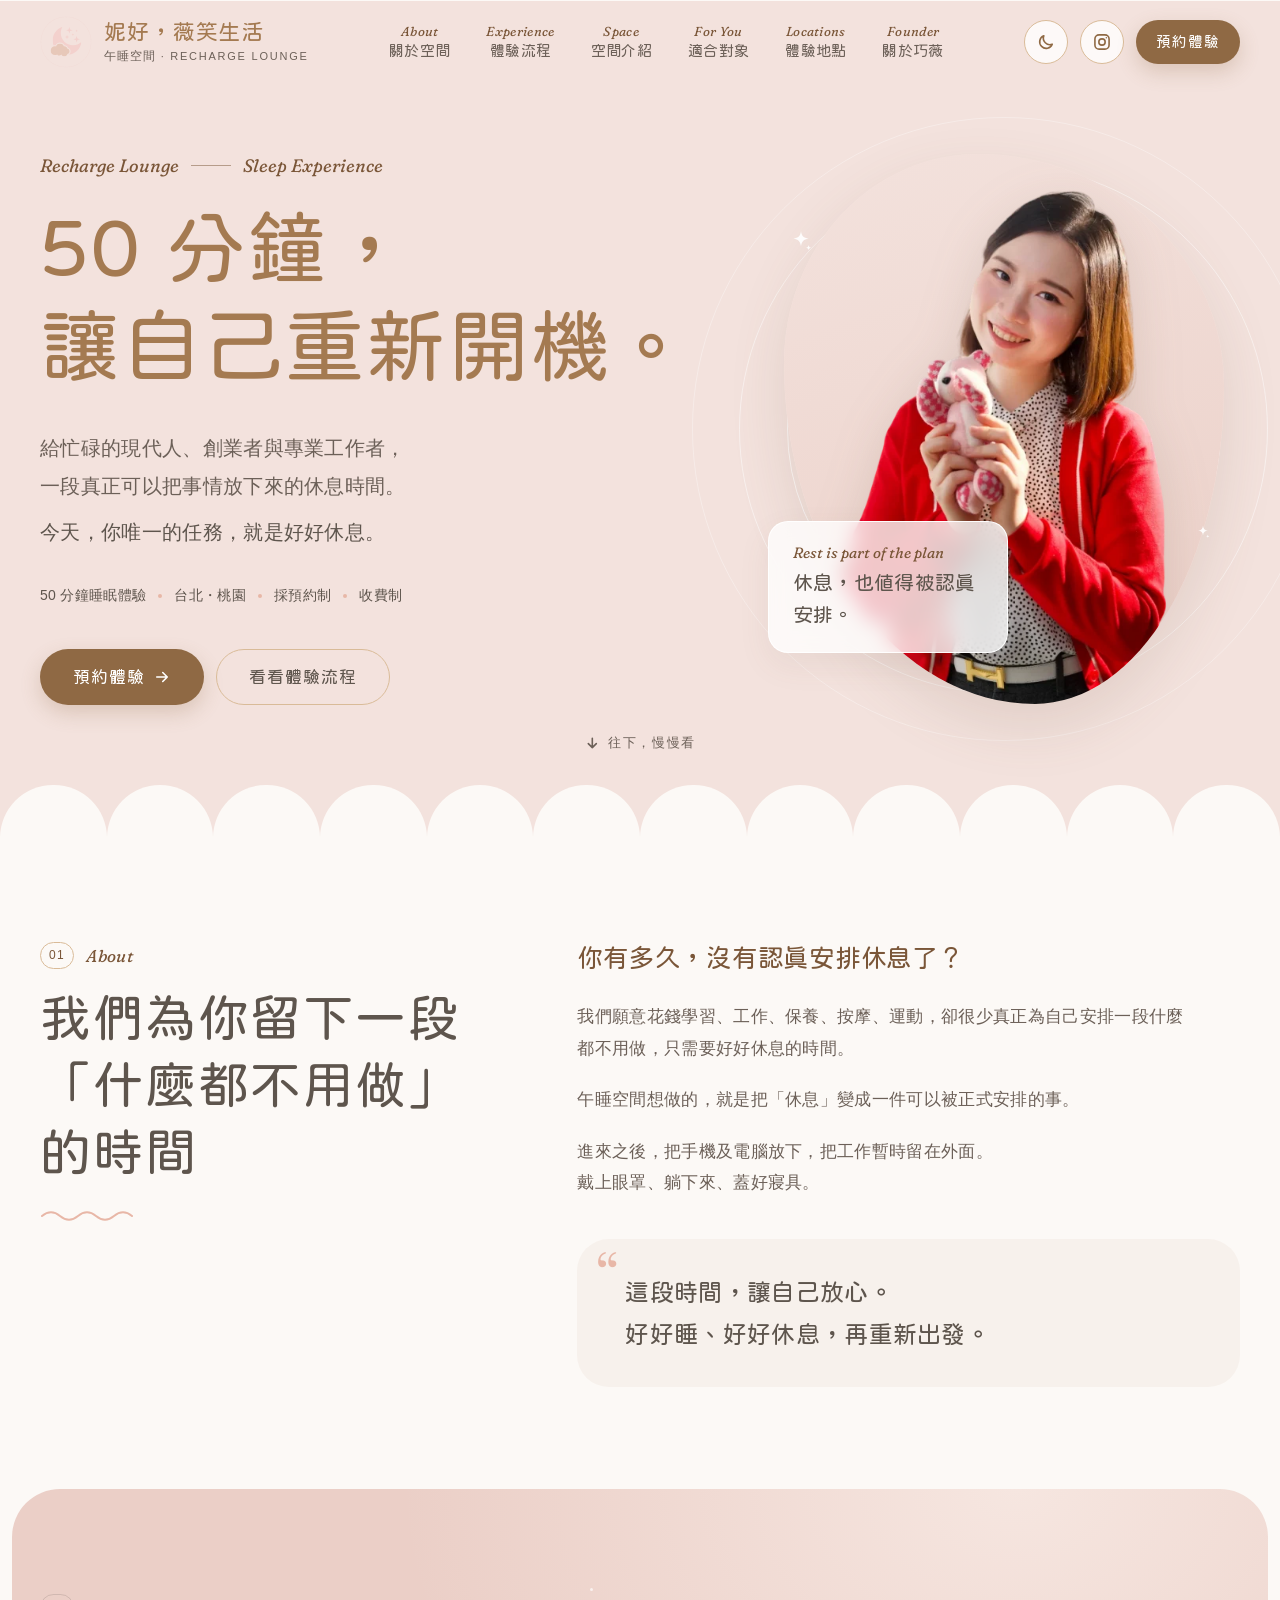
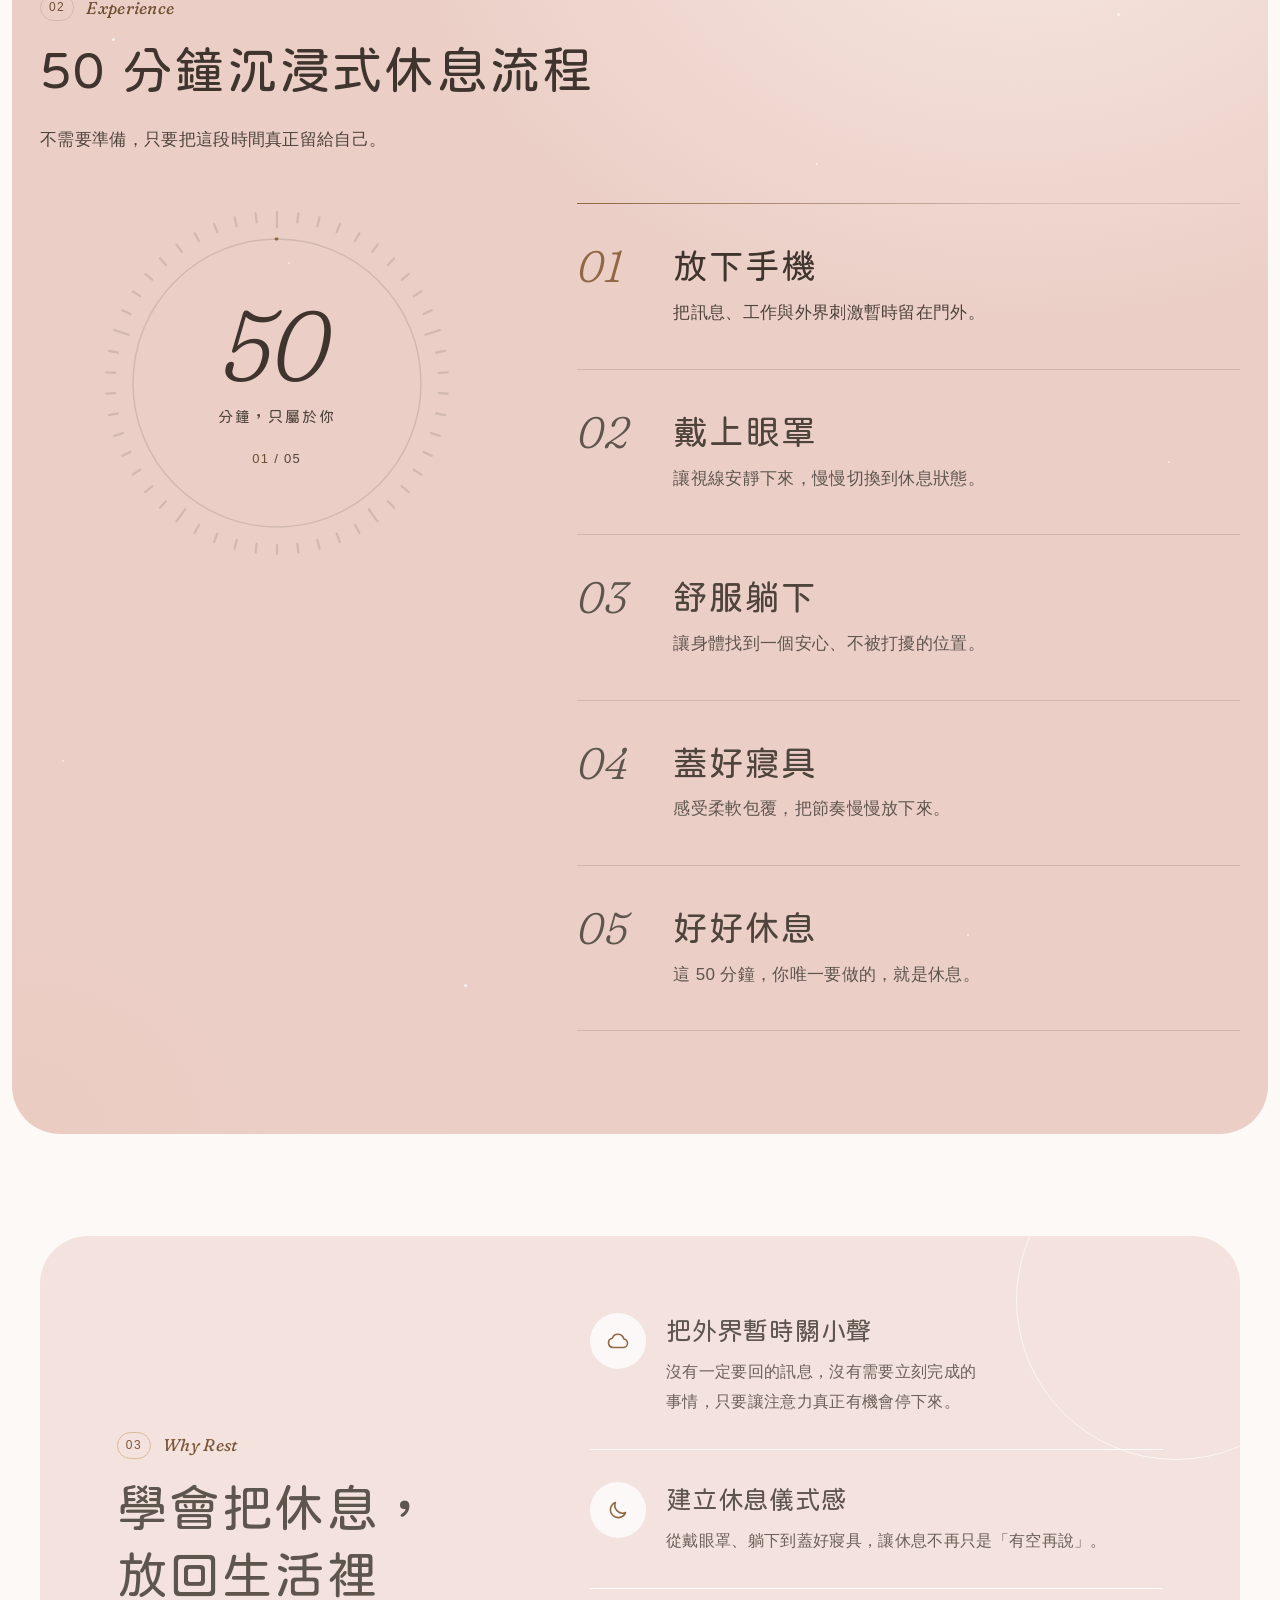
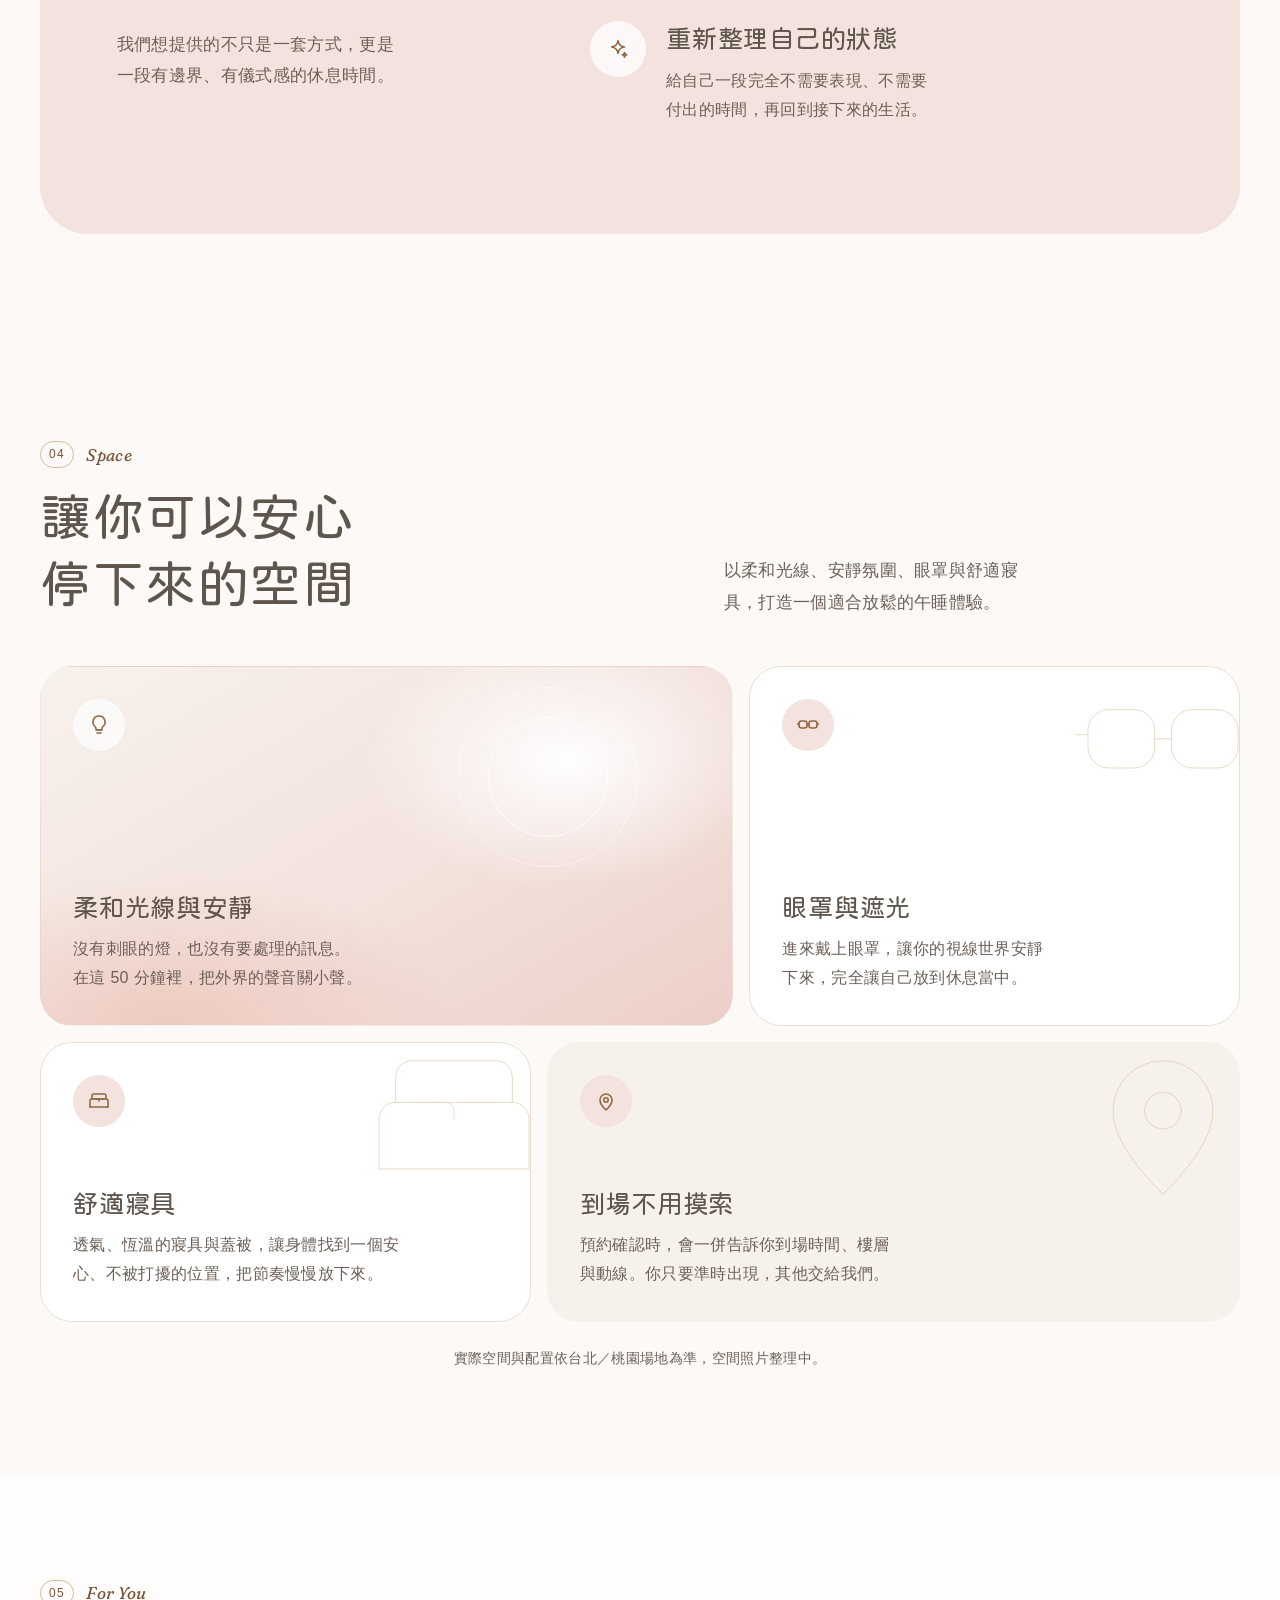
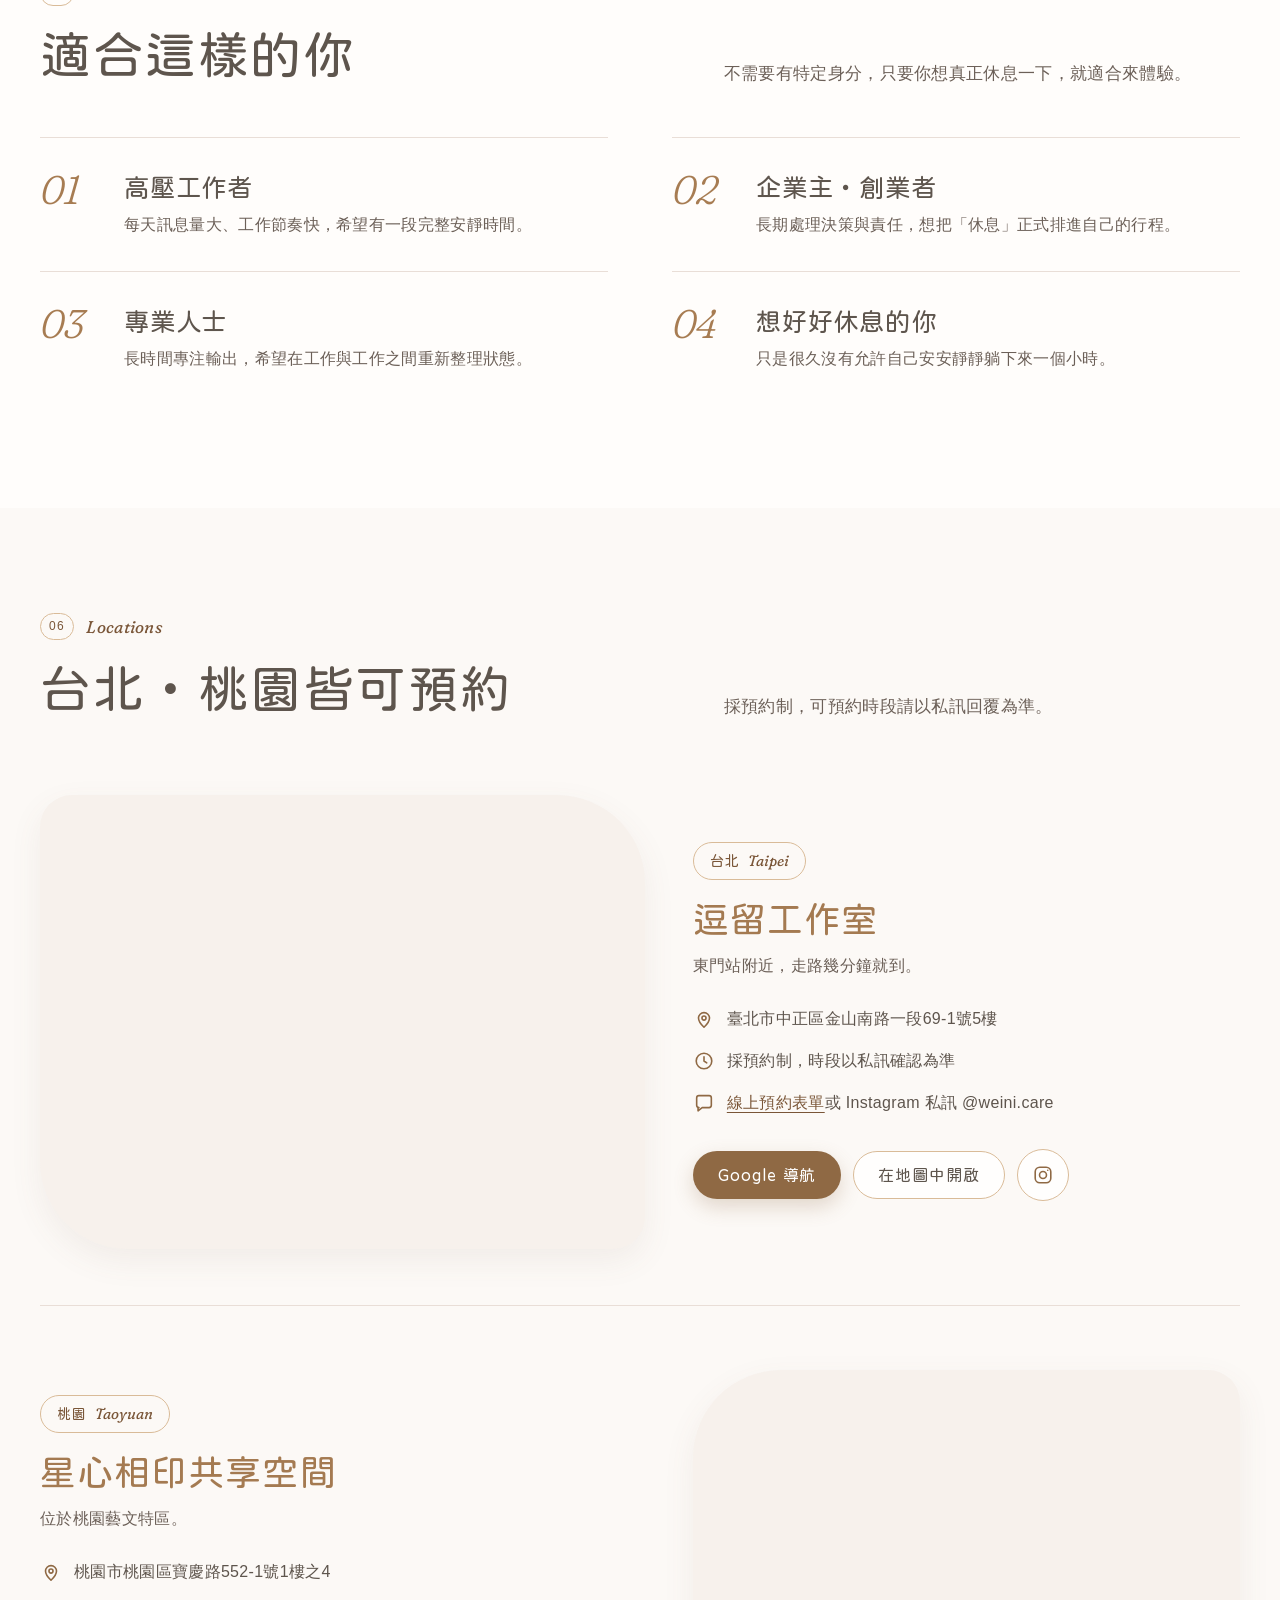
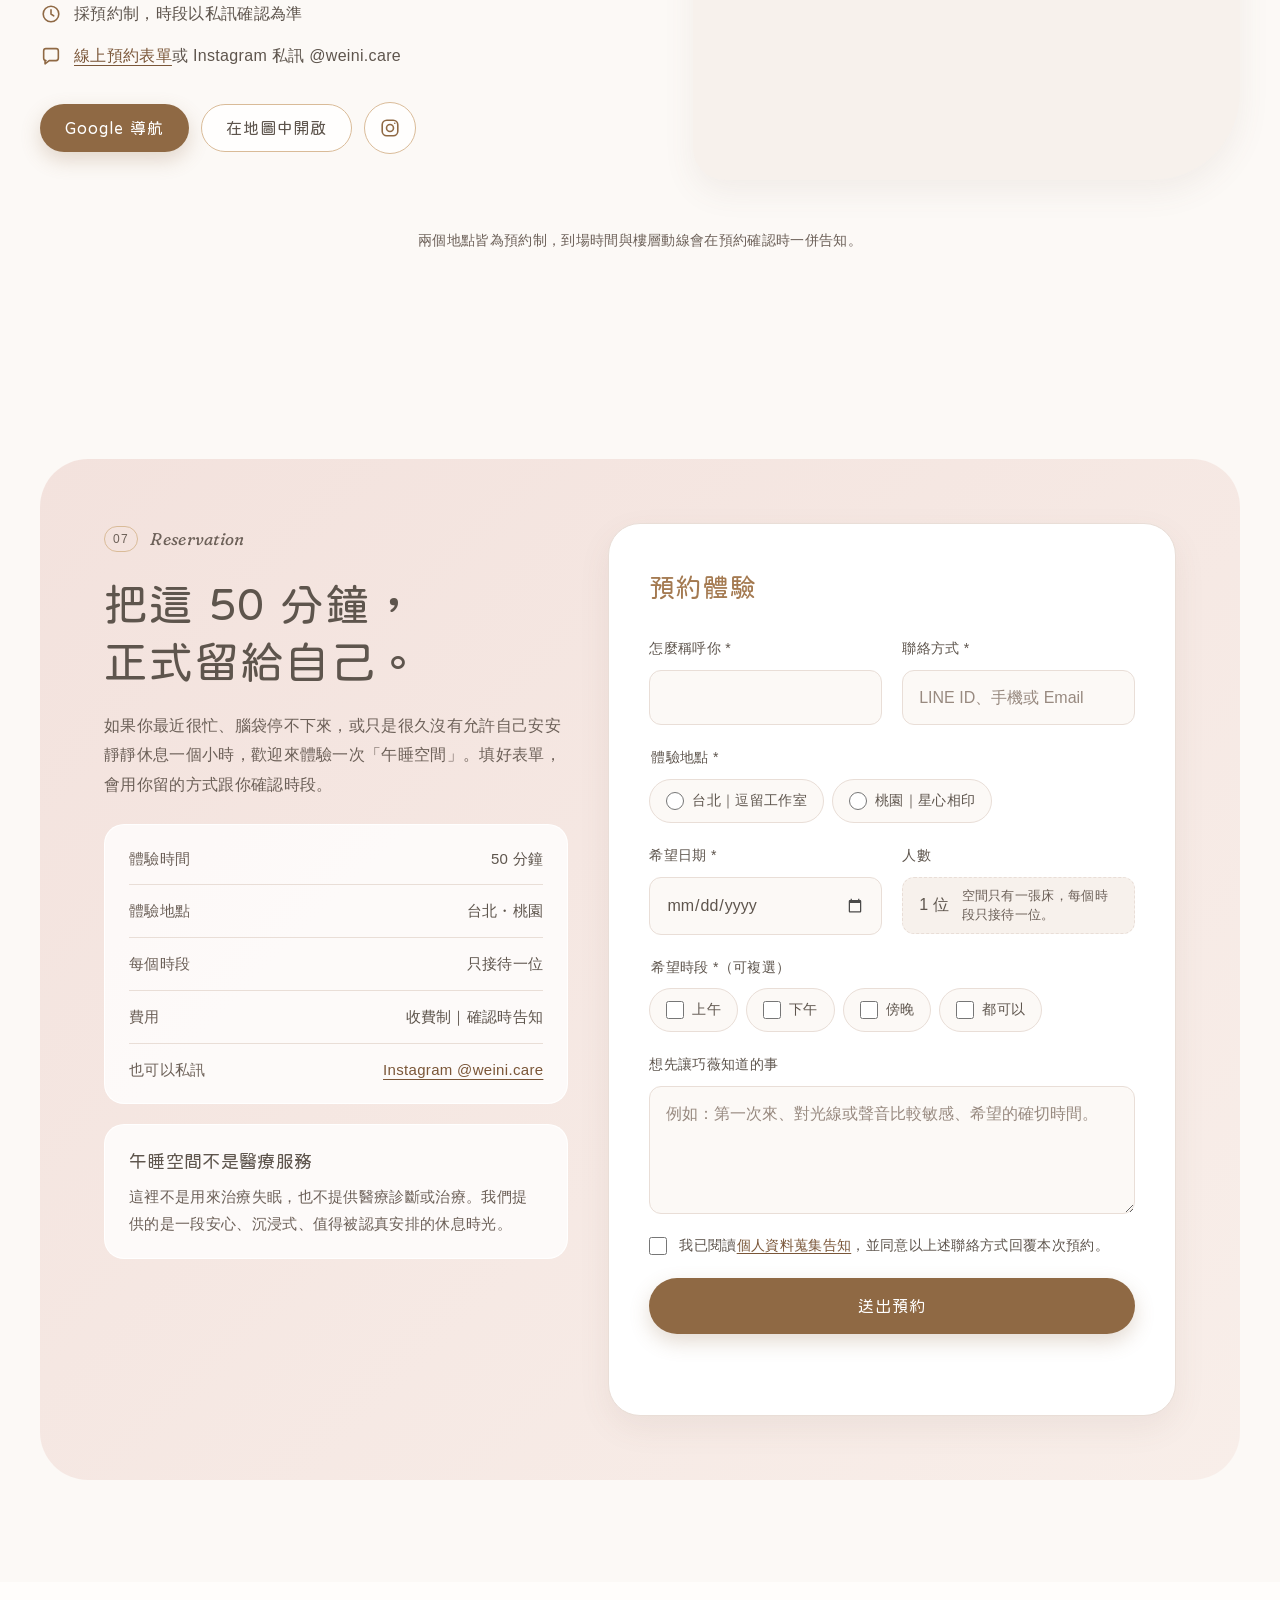
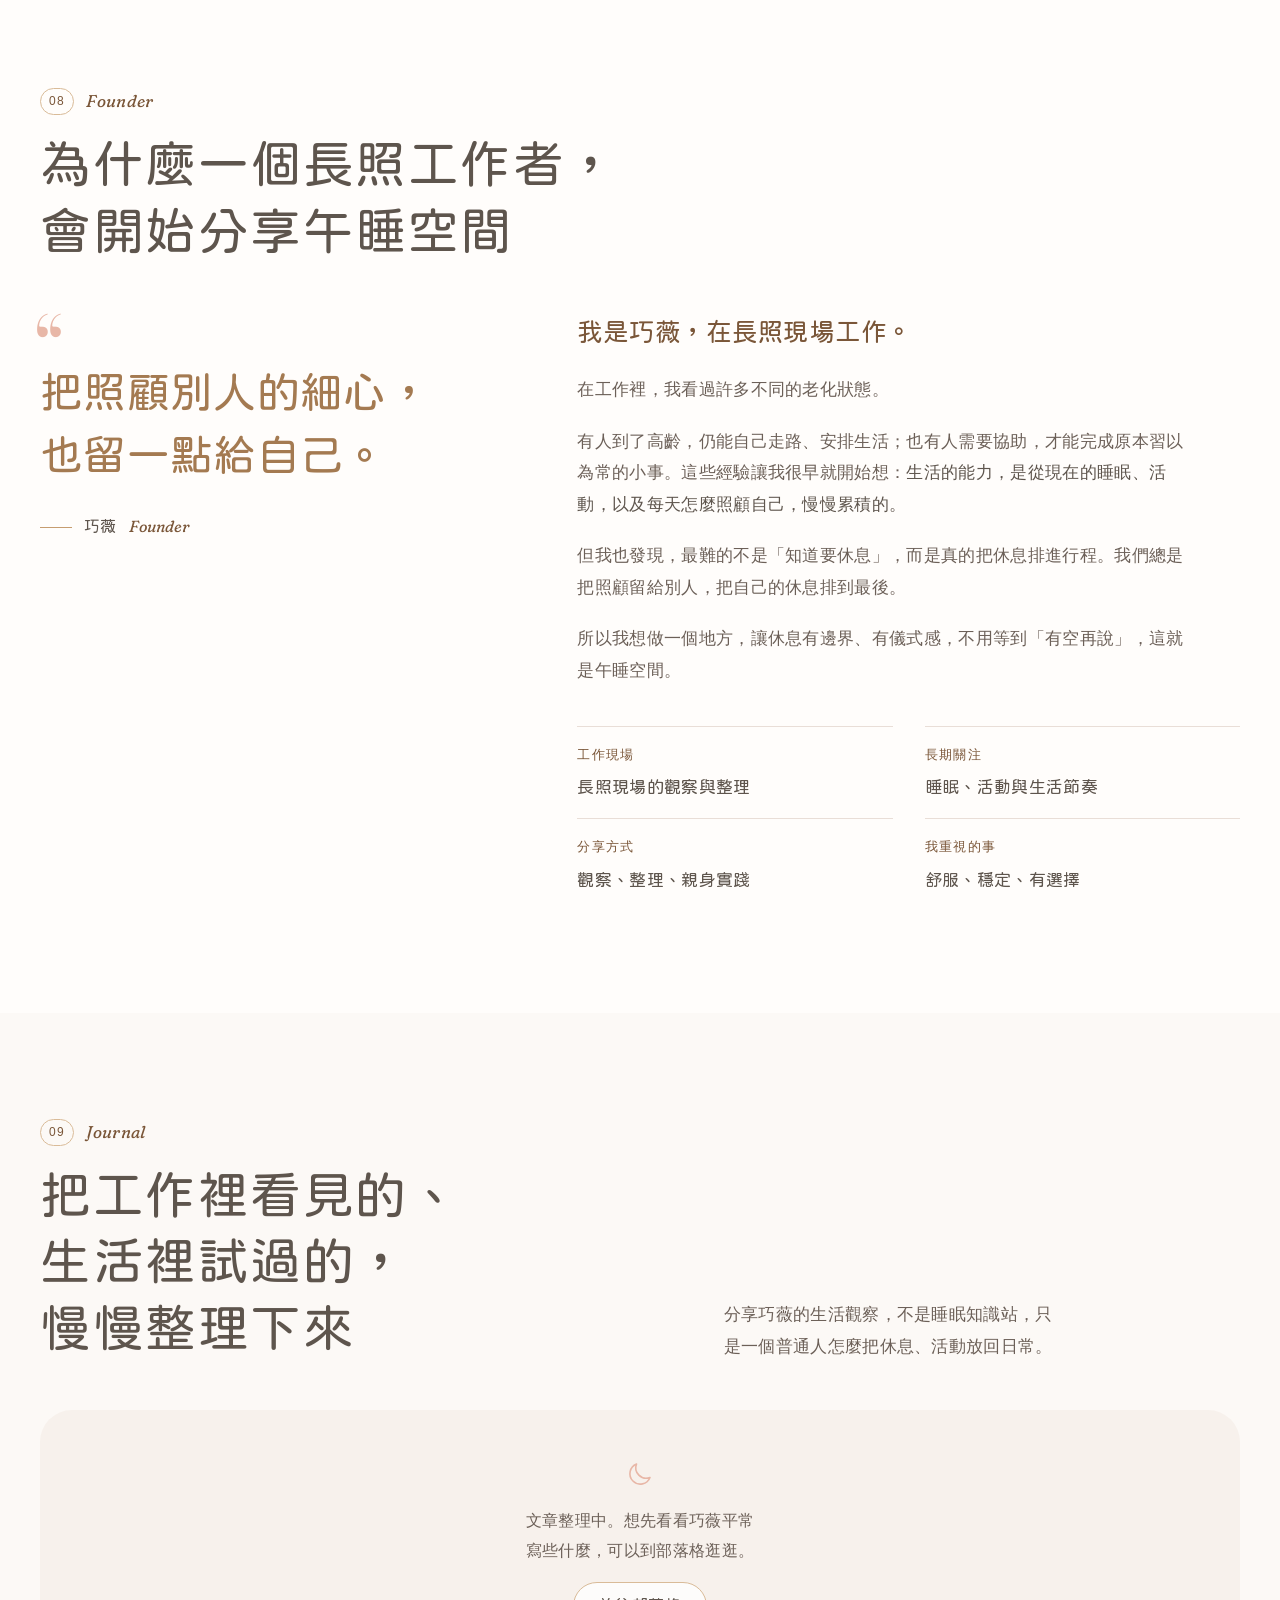
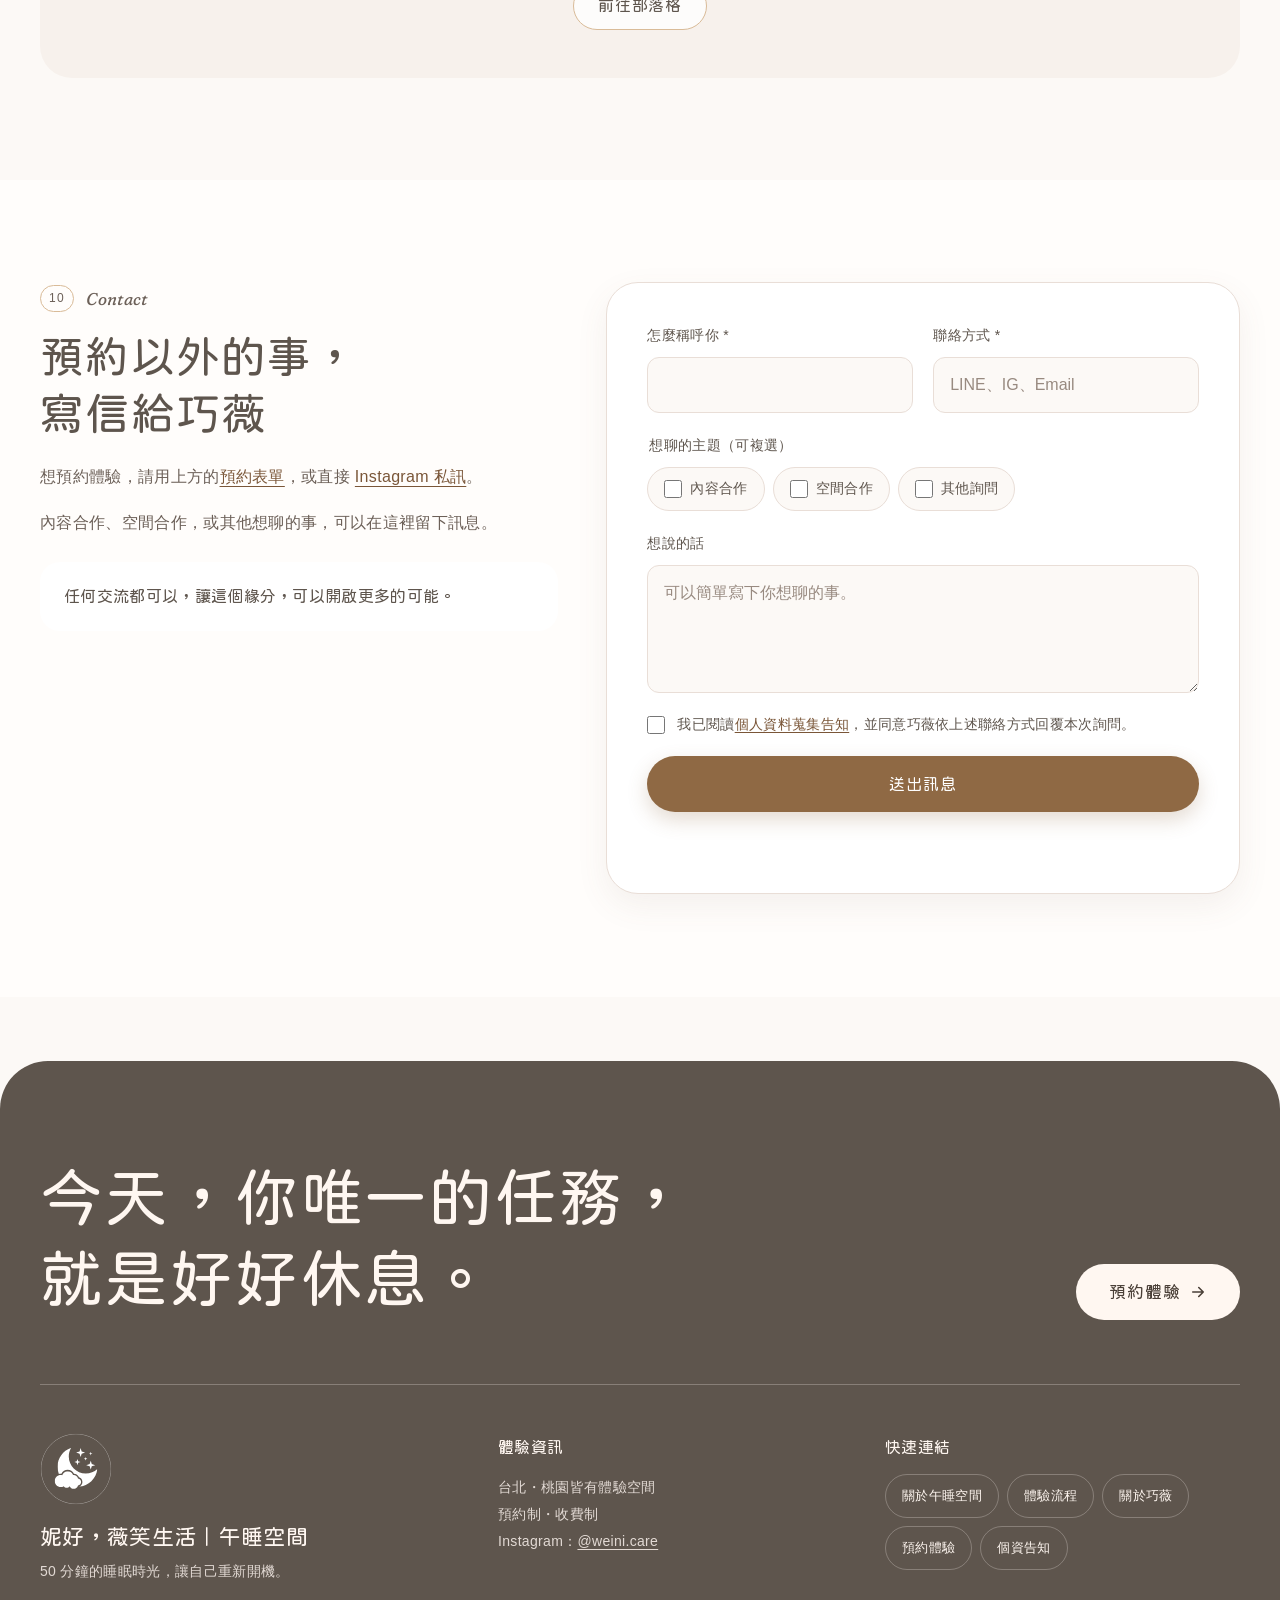
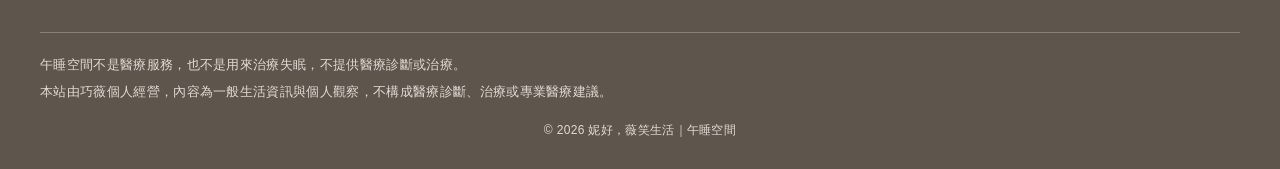
==== commit 5342e8d7: "預設改回粉色版（色調依改版前），夜間版改成手動切換 - 粉色版色調以改版前網站為準：交替區塊 #FFFDFB、首屏純腮紅底、預約區腮紅漸層、大標駝色 - 體驗流程區塊在粉色版改為較深一階的腮紅（黃昏）" ====
--- a/index.html
+++ b/index.html
@@ -5,10 +5,13 @@
   <meta name="viewport" content="width=device-width, initial-scale=1">
   <title>妮好，薇笑生活｜午睡空間</title>
   <meta name="description" content="妮好，薇笑生活｜午睡空間。50 分鐘沉浸式睡眠體驗。台北・桃園預約制空間，給忙碌的現代人一段真正可以放下工作的休息時間。">
-  <meta name="theme-color" content="#F3E2DD" media="(prefers-color-scheme: light)">
-  <meta name="theme-color" content="#1C1714" media="(prefers-color-scheme: dark)">
-  <meta name="color-scheme" content="light dark">
+  <meta name="theme-color" content="#F3E2DD">
+  <meta name="color-scheme" content="light">
   <script>document.documentElement.className = document.documentElement.className.replace('no-js', 'js');</script>
+  <script>
+    /* 預設粉色版；訪客選過夜間版就記住（在第一次繪製前套用，避免閃一下） */
+    try { if (localStorage.getItem('weini-theme') === 'dark') { document.documentElement.setAttribute('data-theme', 'dark'); document.querySelector('meta[name="theme-color"]').content = '#1C1714'; } } catch (e) {}
+  </script>
 
   <!-- Open Graph / 社群分享 -->
   <meta property="og:type" content="website">
@@ -59,6 +62,7 @@
     <symbol id="i-cloud" viewBox="0 0 24 24"><path d="M7 18.5h10.2a4.3 4.3 0 0 0 .6-8.56A6 6 0 0 0 6.3 9.2 4.7 4.7 0 0 0 7 18.5Z"/></symbol>
     <symbol id="i-moon" viewBox="0 0 24 24"><path d="M19.5 14.6A7.8 7.8 0 0 1 9.4 4.5a7.8 7.8 0 1 0 10.1 10.1Z"/></symbol>
     <symbol id="i-spark" viewBox="0 0 24 24"><path d="M12 3.5c.5 4.2 2.3 6 6.5 6.5-4.2.5-6 2.3-6.5 6.5-.5-4.2-2.3-6-6.5-6.5 4.2-.5 6-2.3 6.5-6.5Z"/><path d="M18.5 15.5c.2 1.5.8 2.1 2.3 2.3-1.5.2-2.1.8-2.3 2.3-.2-1.5-.8-2.1-2.3-2.3 1.5-.2 2.1-.8 2.3-2.3Z"/></symbol>
+    <symbol id="i-sun" viewBox="0 0 24 24"><circle cx="12" cy="12" r="4"/><path d="M12 2.5v2.2M12 19.3v2.2M4.6 4.6l1.6 1.6M17.8 17.8l1.6 1.6M2.5 12h2.2M19.3 12h2.2M4.6 19.4l1.6-1.6M17.8 6.2l1.6-1.6"/></symbol>
     <symbol id="i-orbit" viewBox="0 0 24 24"><circle cx="12" cy="12" r="7.5"/><circle cx="12" cy="12" r="2.4"/></symbol>
     <symbol id="i-mask" viewBox="0 0 24 24"><path d="M3 10.5c0-1.4 1.1-2.5 2.5-2.5h3c1.4 0 2.5 1.1 2.5 2.5v2c0 1.4-1.1 2.5-2.5 2.5h-3A2.5 2.5 0 0 1 3 12.5v-2Z"/><path d="M13 10.5c0-1.4 1.1-2.5 2.5-2.5h3c1.4 0 2.5 1.1 2.5 2.5v2c0 1.4-1.1 2.5-2.5 2.5h-3a2.5 2.5 0 0 1-2.5-2.5v-2Z"/><path d="M11 11.5h2M3 11H1.5M22.5 11H21"/></symbol>
     <symbol id="i-bed" viewBox="0 0 24 24"><path d="M3 18v-6a2 2 0 0 1 2-2h14a2 2 0 0 1 2 2v6"/><path d="M5 10V7a2 2 0 0 1 2-2h10a2 2 0 0 1 2 2v3"/><path d="M3 18h18M7 10h4a1 1 0 0 1 1 1v1M13 10h4"/></symbol>
@@ -90,6 +94,13 @@
           <li><a href="#audience"><span class="nav-en">For You</span><span class="nav-zh">適合對象</span></a></li>
           <li><a href="#locations"><span class="nav-en">Locations</span><span class="nav-zh">體驗地點</span></a></li>
           <li><a href="#founder"><span class="nav-en">Founder</span><span class="nav-zh">關於巧薇</span></a></li>
+          <li class="nav-theme">
+            <button class="btn btn-ghost theme-toggle" type="button" data-theme-toggle>
+              <svg class="i i-moon" aria-hidden="true"><use href="#i-moon"/></svg>
+              <svg class="i i-sun" aria-hidden="true"><use href="#i-sun"/></svg>
+              <span data-theme-label>切換成夜間版</span>
+            </button>
+          </li>
           <li class="nav-mobile-extra">
             <a class="btn btn-primary" href="#reserve">預約體驗</a>
             <a class="icon-btn" href="https://www.instagram.com/weini.care/" target="_blank" rel="noopener" aria-label="Instagram @weini.care">
@@ -100,6 +111,10 @@
       </nav>
 
       <div class="nav-right">
+        <button class="icon-btn theme-toggle" type="button" aria-pressed="false" aria-label="夜間版" title="切換粉色版／夜間版" data-theme-toggle>
+          <svg class="i i-moon" aria-hidden="true"><use href="#i-moon"/></svg>
+          <svg class="i i-sun" aria-hidden="true"><use href="#i-sun"/></svg>
+        </button>
         <a class="icon-btn nav-social" href="https://www.instagram.com/weini.care/" target="_blank" rel="noopener" aria-label="Instagram @weini.care">
           <svg class="i" aria-hidden="true"><use href="#i-ig"/></svg>
         </a>
@@ -715,6 +730,25 @@
         if (e.key === 'Escape' && navLinks.classList.contains('open')) { setMenu(false); toggle.focus(); }
       });
       window.matchMedia('(min-width: 1201px)').addEventListener('change', function (m) { if (m.matches) setMenu(false); });
+
+      /* ---------- 粉色版／夜間版切換（記在這台裝置的瀏覽器裡） ---------- */
+      var themeMeta = document.querySelector('meta[name="theme-color"]');
+      function applyTheme(theme) {
+        var dark = theme === 'dark';
+        if (dark) root.setAttribute('data-theme', 'dark'); else root.removeAttribute('data-theme');
+        if (themeMeta) themeMeta.content = dark ? '#1C1714' : '#F3E2DD';
+        document.querySelectorAll('.nav-right [data-theme-toggle]').forEach(function (b) { b.setAttribute('aria-pressed', String(dark)); });
+        document.querySelectorAll('[data-theme-label]').forEach(function (l) { l.textContent = dark ? '切換成粉色版' : '切換成夜間版'; });
+      }
+      applyTheme(root.getAttribute('data-theme') === 'dark' ? 'dark' : 'light');
+      document.querySelectorAll('[data-theme-toggle]').forEach(function (btn) {
+        btn.addEventListener('click', function () {
+          var next = root.getAttribute('data-theme') === 'dark' ? 'light' : 'dark';
+          try { localStorage.setItem('weini-theme', next); } catch (e) {}
+          if (document.startViewTransition && !reduceMotion.matches) document.startViewTransition(function () { applyTheme(next); });
+          else applyTheme(next);
+        });
+      });
 
       /* ---------- 抬頭：停在首屏最上方時透明，往下捲換成霧面底 ---------- */
       function onScrollHeader() { header.classList.toggle('is-top', window.scrollY <= 24); }
--- a/assets/css/site.css
+++ b/assets/css/site.css
@@ -2,11 +2,11 @@
    午睡空間｜Recharge Lounge — site.css
    色票與字體依 docs/brand/02_品牌UI與版型規範.md
    規則：元件只用語意 token，不直接寫 hex；間距一律走 4px 倍數的 --space-*。
-   深色模式跟著系統（prefers-color-scheme），所有元件兩種模式都要能讀。
+   預設是粉色版；夜間版由右上角按鈕切換（<html data-theme="dark">），所有元件兩種模式都要能讀。
    ========================================================================== */
 
 :root {
-  color-scheme: light dark;
+  color-scheme: light;
 
   /* ---------- 原始色票 ---------- */
   --cream-50: #FCF9F6;
@@ -46,6 +46,8 @@
   --color-surface-soft: var(--cream-100);
   --color-surface-blush: var(--blush-100);
   --color-surface-blush-2: var(--blush-200);
+  --color-surface-blush-soft: var(--blush-150);
+  --color-surface-alt: #FFFDFB;   /* 改版前的交替區塊底色 */
   --color-glass: rgba(255, 255, 255, .78);
   --color-glass-strong: rgba(255, 255, 255, .9);
   --color-glass-line: rgba(255, 255, 255, .92);
@@ -59,6 +61,7 @@
   --color-accent: var(--rose-300);
   --color-numeral: var(--camel-700);
   --color-heading: var(--camel-800);
+  --color-display: #A47A51;       /* 改版前的駝色大標，微調到大字對比 3:1 */
   --color-text: var(--ink-900);
   --color-text-muted: var(--ink-650);
   --color-text-faint: var(--ink-500);
@@ -73,14 +76,17 @@
   --color-danger: #B33A3A;
   --color-focus: var(--cocoa-800);
 
-  /* 入夜區塊（兩種模式共用） */
-  --dusk-bg: var(--dusk-900);
-  --dusk-bg-2: var(--dusk-700);
-  --dusk-text: var(--moon-100);
-  --dusk-muted: var(--moon-300);
-  --dusk-faint: rgba(244, 236, 230, .16);
-  --dusk-dim: var(--moon-500);
-  --dusk-accent: var(--rose-300);
+  /* 體驗流程區塊：粉色版是較深一階的腮紅（黃昏），夜間版是入夜 */
+  --dusk-bg: var(--blush-200);
+  --dusk-bg-2: #F6E6E0;
+  --dusk-text: #3F352E;
+  --dusk-muted: #4F443C;
+  --dusk-dim: var(--ink-900);
+  --dusk-faint: rgba(94, 85, 77, .18);
+  --dusk-accent: var(--camel-800);
+  --dusk-kicker: #6F4E32;
+  --dusk-star: rgba(255, 255, 255, .95);
+  --dusk-lamp: rgba(255, 255, 255, .42);
 
   /* ---------- 字體 ---------- */
   /* 內文用各裝置內建中文字體（蘋果蘋方、Windows 正黑、Android Noto CJK），不另外下載 */
@@ -134,42 +140,52 @@
   --header-h: 84px;
 }
 
-@media (prefers-color-scheme: dark) {
-  :root {
-    --color-background: var(--night-900);
-    --color-surface: var(--night-850);
-    --color-surface-soft: var(--night-800);
-    --color-surface-blush: var(--night-750);
-    --color-surface-blush-2: #4A3632;
-    --color-glass: rgba(38, 32, 28, .78);
-    --color-glass-strong: rgba(38, 32, 28, .92);
-    --color-glass-line: rgba(244, 236, 230, .1);
-    --color-header: rgba(28, 23, 20, .8);
-    --color-primary: var(--camel-250);
-    --color-primary-hover: var(--camel-200);
-    --color-on-primary: #2A1E15;
-    --color-primary-soft: #B8936B;
-    --color-primary-line: #5A4A3E;
-    --color-kicker: var(--camel-200);
-    --color-accent: var(--rose-300);
-    --color-numeral: var(--rose-300);
-    --color-heading: var(--camel-200);
-    --color-text: var(--moon-100);
-    --color-text-muted: var(--moon-300);
-    --color-text-faint: var(--moon-500);
-    --color-border: var(--night-line);
-    --color-ring: rgba(244, 236, 230, .14);
-    --color-footer: var(--night-950);
-    --color-footer-deep: #0F0D0C;
-    --color-focus: var(--camel-200);
-    --color-success: #68B58C;
-    --color-danger: #E47777;
-    --dusk-bg: #241C23;
-    --dusk-bg-2: #3A2B35;
-    --shadow-soft: 0 12px 32px rgba(0, 0, 0, .28);
-    --shadow-float: 0 24px 56px rgba(0, 0, 0, .4);
-    --shadow-btn: 0 8px 20px rgba(0, 0, 0, .3);
-  }
+:root[data-theme="dark"] {
+  color-scheme: dark;
+  --color-background: var(--night-900);
+  --color-surface: var(--night-850);
+  --color-surface-soft: var(--night-800);
+  --color-surface-blush: var(--night-750);
+  --color-surface-blush-2: #4A3632;
+  --color-glass: rgba(38, 32, 28, .78);
+  --color-glass-strong: rgba(38, 32, 28, .92);
+  --color-glass-line: rgba(244, 236, 230, .1);
+  --color-header: rgba(28, 23, 20, .8);
+  --color-primary: var(--camel-250);
+  --color-primary-hover: var(--camel-200);
+  --color-on-primary: #2A1E15;
+  --color-primary-soft: #B8936B;
+  --color-primary-line: #5A4A3E;
+  --color-kicker: var(--camel-200);
+  --color-accent: var(--rose-300);
+  --color-numeral: var(--rose-300);
+  --color-heading: var(--camel-200);
+  --color-text: var(--moon-100);
+  --color-text-muted: var(--moon-300);
+  --color-text-faint: var(--moon-500);
+  --color-border: var(--night-line);
+  --color-ring: rgba(244, 236, 230, .14);
+  --color-footer: var(--night-950);
+  --color-footer-deep: #0F0D0C;
+  --color-focus: var(--camel-200);
+  --color-success: #68B58C;
+  --color-danger: #E47777;
+  --color-surface-blush-soft: var(--night-800);
+  --color-surface-alt: var(--night-800);
+  --color-display: var(--camel-200);
+  --dusk-bg: #241C23;
+  --dusk-bg-2: #3A2B35;
+  --dusk-text: var(--moon-100);
+  --dusk-muted: var(--moon-300);
+  --dusk-dim: var(--moon-500);
+  --dusk-faint: rgba(244, 236, 230, .16);
+  --dusk-accent: var(--rose-300);
+  --dusk-kicker: var(--rose-300);
+  --dusk-star: var(--moon-100);
+  --dusk-lamp: rgba(244, 205, 180, .16);
+  --shadow-soft: 0 12px 32px rgba(0, 0, 0, .28);
+  --shadow-float: 0 24px 56px rgba(0, 0, 0, .4);
+  --shadow-btn: 0 8px 20px rgba(0, 0, 0, .3);
 }
 
 /* ---------- Base ---------- */
@@ -271,7 +287,7 @@
   -webkit-backdrop-filter: none;
   backdrop-filter: none;
 }
-.site-header.on-dark:not(.menu-open-h) {
+[data-theme="dark"] .site-header.on-dark:not(.menu-open-h) {
   --color-header: rgba(36, 29, 33, .78);
   --color-heading: var(--camel-200);
   --color-text-muted: var(--moon-300);
@@ -298,7 +314,7 @@
   font-family: var(--font-display);
   font-size: 22px;
   font-weight: 400;
-  color: var(--color-heading);
+  color: var(--color-display);
   line-height: 1.15;
   letter-spacing: .04em;
 }
@@ -347,6 +363,7 @@
 .nav-links a:not(.btn):not(.icon-btn):hover { color: var(--color-heading); }
 .nav-links a:not(.btn):not(.icon-btn):hover::after { transform: translateX(-50%) scaleX(1); }
 .nav-links .nav-mobile-extra { display: none; }
+.nav-links .nav-theme { display: none; }
 .nav-right { display: flex; align-items: center; gap: var(--space-3); flex: none; }
 
 .icon-btn {
@@ -383,6 +400,11 @@
 .nav-cta:hover { background: var(--color-primary-hover); transform: translateY(-1px); }
 .nav-cta:active { transform: translateY(0); }
 
+/* 粉色版／夜間版切換 */
+.theme-toggle .i-sun,
+[data-theme="dark"] .theme-toggle .i-moon { display: none; }
+[data-theme="dark"] .theme-toggle .i-sun { display: block; }
+.no-js [data-theme-toggle] { display: none !important; }
 .menu-toggle {
   display: none;
   width: 44px; height: 44px;
@@ -450,7 +472,7 @@
 
 /* ---------- 共用：區塊標題 ---------- */
 .section { padding-block: var(--section-y); position: relative; }
-.section-alt { background: var(--color-surface-soft); }
+.section-alt { background: var(--color-surface-alt); }
 .mini {
   display: inline-flex;
   align-items: center;
@@ -531,14 +553,10 @@
   position: relative;
   margin-top: calc(var(--header-h) * -1);
   padding: calc(var(--header-h) + var(--space-16)) 0 var(--space-32);
-  background:
-    radial-gradient(60% 70% at 85% 30%, var(--blush-150) 0%, transparent 60%),
-    var(--color-surface-blush);
+  background: var(--color-surface-blush);
   overflow: hidden;
 }
-@media (prefers-color-scheme: dark) {
-  .hero { background: radial-gradient(60% 70% at 85% 30%, #47352F 0%, transparent 60%), var(--color-surface-blush); }
-}
+[data-theme="dark"] .hero { background: radial-gradient(60% 70% at 85% 30%, #47352F 0%, transparent 60%), var(--color-surface-blush); }
 .hero-grid {
   display: grid;
   grid-template-columns: minmax(0, 1.18fr) minmax(0, .82fr);
@@ -564,7 +582,7 @@
   font-size: var(--fs-display);
   line-height: 1.16;
   letter-spacing: .02em;
-  color: var(--color-heading);
+  color: var(--color-display);
 }
 .hero-title .line { display: block; overflow: hidden; padding-bottom: .06em; }
 .hero-title .line > span { display: inline-block; }
@@ -765,13 +783,11 @@
   isolation: isolate;
 }
 .dusk .section-head h2 { color: var(--dusk-text); }
-@media (prefers-color-scheme: dark) {
-  .dusk { box-shadow: inset 0 0 0 1px rgba(244, 236, 230, .08), 0 0 80px rgba(232, 183, 167, .06); }
-  .site-footer { box-shadow: inset 0 1px 0 rgba(244, 236, 230, .08); }
-}
+[data-theme="dark"] .dusk { box-shadow: inset 0 0 0 1px rgba(244, 236, 230, .08), 0 0 80px rgba(232, 183, 167, .06); }
+[data-theme="dark"] .site-footer { box-shadow: inset 0 1px 0 rgba(244, 236, 230, .08); }
 .dusk .section-head p:not(.mini) { color: var(--dusk-muted); }
-.dusk .mini { color: var(--dusk-accent); }
-.dusk .mini .idx { border-color: rgba(232, 183, 167, .4); }
+.dusk .mini { color: var(--dusk-kicker); }
+.dusk .mini .idx { border-color: var(--dusk-faint); }
 .dusk-sky { position: absolute; inset: 0; z-index: -1; pointer-events: none; }
 .dusk-lamp {
   position: absolute;
@@ -780,7 +796,7 @@
   width: 560px; height: 560px;
   margin: -280px 0 0 -280px;
   border-radius: 50%;
-  background: radial-gradient(closest-side, rgba(244, 205, 180, .16), rgba(232, 183, 167, .06) 55%, transparent);
+  background: radial-gradient(closest-side, var(--dusk-lamp), rgba(232, 183, 167, .06) 55%, transparent);
   transform: translate3d(var(--lx, 70%), var(--ly, 30%), 0);
   opacity: 0;
   transition: opacity 600ms var(--ease);
@@ -791,8 +807,8 @@
   position: absolute;
   width: 3px; height: 3px;
   border-radius: 50%;
-  background: var(--dusk-text);
-  opacity: .5;
+  background: var(--dusk-star);
+  opacity: .7;
   animation: twinkle 5s ease-in-out infinite;
 }
 .dusk-sky i:nth-child(1) { left: 8%; top: 12%; }
@@ -849,7 +865,7 @@
 }
 .dial-unit { margin-top: var(--space-2); font-family: var(--font-display); font-size: 15px; color: var(--dusk-muted); letter-spacing: .12em; }
 .dial-step { margin-top: var(--space-4); font-size: 13px; color: var(--dusk-muted); font-variant-numeric: tabular-nums; letter-spacing: .1em; }
-.dial-step b { color: var(--dusk-accent); font-weight: 500; }
+.dial-step b { color: var(--dusk-kicker); font-weight: 500; }
 
 .steps { position: relative; margin: 0; padding: 0; list-style: none; counter-reset: none; }
 .step {
@@ -977,19 +993,17 @@
 .tile-glow h3 { color: var(--ink-900); }
 .tile-glow p { color: var(--ink-650); }
 .tile-glow .tile-icon { background: rgba(255, 255, 255, .7); color: var(--camel-800); }
-@media (prefers-color-scheme: dark) {
-  .tile-glow {
-    background:
-      radial-gradient(42% 52% at 76% 26%, rgba(244, 222, 205, .22) 0%, rgba(244, 222, 205, 0) 70%),
-      radial-gradient(60% 60% at 18% 100%, rgba(232, 183, 167, .2) 0%, rgba(232, 183, 167, 0) 70%),
-      linear-gradient(150deg, #2D2622, #3A2C29 55%, #4A3632);
-    color: var(--moon-100);
-  }
-  .tile-glow::before, .tile-glow::after { border-color: rgba(244, 236, 230, .2); }
-  .tile-glow h3 { color: var(--moon-100); }
-  .tile-glow p { color: var(--moon-300); }
-  .tile-glow .tile-icon { background: rgba(244, 236, 230, .1); color: var(--camel-200); }
-}
+[data-theme="dark"] .tile-glow {
+  background:
+    radial-gradient(42% 52% at 76% 26%, rgba(244, 222, 205, .22) 0%, rgba(244, 222, 205, 0) 70%),
+    radial-gradient(60% 60% at 18% 100%, rgba(232, 183, 167, .2) 0%, rgba(232, 183, 167, 0) 70%),
+    linear-gradient(150deg, #2D2622, #3A2C29 55%, #4A3632);
+  color: var(--moon-100);
+}
+[data-theme="dark"] .tile-glow::before, [data-theme="dark"] .tile-glow::after { border-color: rgba(244, 236, 230, .2); }
+[data-theme="dark"] .tile-glow h3 { color: var(--moon-100); }
+[data-theme="dark"] .tile-glow p { color: var(--moon-300); }
+[data-theme="dark"] .tile-glow .tile-icon { background: rgba(244, 236, 230, .1); color: var(--camel-200); }
 .tile-soft { background: var(--color-surface-soft); border-color: transparent; }
 .tile-art {
   position: absolute;
@@ -1087,7 +1101,7 @@
 }
 .venue.reverse .venue-map { border-radius: 88px 32px 88px 32px; }
 .venue-map iframe { position: absolute; inset: 0; width: 100%; height: 100%; border: 0; filter: saturate(.75) contrast(.96); }
-@media (prefers-color-scheme: dark) { .venue-map iframe { filter: saturate(.6) brightness(.85) contrast(.95); } }
+[data-theme="dark"] .venue-map iframe { filter: saturate(.6) brightness(.85) contrast(.95); }
 .venue-pill {
   display: inline-flex;
   align-items: baseline;
@@ -1102,7 +1116,7 @@
   color: var(--color-kicker);
 }
 .venue-pill [lang="en"] { font-family: var(--font-latin); font-style: italic; font-size: 15px; font-variation-settings: "SOFT" 100; }
-.venue-copy h3 { margin: 0 0 var(--space-2); font-size: clamp(1.75rem, 1.4rem + 1.2vw, 2.25rem); line-height: 1.3; color: var(--color-heading); }
+.venue-copy h3 { margin: 0 0 var(--space-2); font-size: clamp(1.75rem, 1.4rem + 1.2vw, 2.25rem); line-height: 1.3; color: var(--color-display); }
 .venue-sub { margin: 0 0 var(--space-6); color: var(--color-text-muted); }
 .venue-rows { list-style: none; margin: 0 0 var(--space-8); padding: 0; display: grid; gap: var(--space-3); }
 .venue-row { display: flex; align-items: flex-start; gap: var(--space-3); color: var(--color-text); }
@@ -1117,7 +1131,7 @@
   gap: var(--space-10);
   align-items: start;
   padding: clamp(var(--space-6), 5vw, var(--space-16));
-  background: linear-gradient(140deg, var(--color-surface-blush), var(--color-surface-soft));
+  background: linear-gradient(135deg, var(--color-surface-blush), var(--color-surface-blush-soft));
   border-radius: var(--radius-xl);
 }
 .reserve-copy { position: sticky; top: calc(var(--header-h) + var(--space-8)); }
@@ -1168,7 +1182,7 @@
   border-radius: var(--radius-lg);
   box-shadow: var(--shadow-soft);
 }
-.form-title { margin: 0 0 var(--space-6); font-size: 26px; color: var(--color-heading); }
+.form-title { margin: 0 0 var(--space-6); font-size: 26px; color: var(--color-display); }
 .form-grid { display: grid; grid-template-columns: 1fr 1fr; gap: var(--space-5); }
 .field { display: flex; flex-direction: column; gap: var(--space-2); min-width: 0; }
 .field.full { grid-column: 1 / -1; }
@@ -1287,7 +1301,7 @@
   font-family: var(--font-display);
   font-size: clamp(1.625rem, .9rem + 2.2vw, 2.75rem);
   line-height: 1.5;
-  color: var(--color-heading);
+  color: var(--color-display);
 }
 .founder-quote blockquote::before {
   content: "“";
@@ -1467,6 +1481,8 @@
   .nav-links .nav-mobile-extra { display: flex; gap: var(--space-3); align-items: center; padding-top: var(--space-8); border-bottom: 0; }
   .nav-mobile-extra .btn { flex: 1; min-height: 56px; }
   .nav-mobile-extra .icon-btn { width: 56px; height: 56px; }
+  .nav-links .nav-theme { display: none; border-bottom: 0; padding-top: var(--space-3); }
+  .nav-theme .btn { width: 100%; }
   .js .nav-links li { opacity: 0; transform: translateY(8px); transition: opacity var(--dur-base) var(--ease), transform var(--dur-base) var(--ease); }
   .nav-links.open li { opacity: 1; transform: none; }
   .nav-links.open li:nth-child(2) { transition-delay: 30ms; }
@@ -1475,6 +1491,7 @@
   .nav-links.open li:nth-child(5) { transition-delay: 120ms; }
   .nav-links.open li:nth-child(6) { transition-delay: 150ms; }
   .nav-links.open li:nth-child(7) { transition-delay: 180ms; }
+  .nav-links.open li:nth-child(8) { transition-delay: 210ms; }
   .menu-open { overflow: hidden; }
 
   .hero-grid { grid-template-columns: minmax(0, 1.25fr) minmax(0, .75fr); gap: var(--space-8); }
@@ -1545,6 +1562,8 @@
   .container { width: min(100% - var(--space-8), var(--max)); }
   .nav-bar { gap: var(--space-3); }
   .nav-social { display: none; }
+  .nav-right .theme-toggle { display: none; }
+  .nav-links .nav-theme { display: flex; }
   .brand { gap: var(--space-2); }
   .brand-logo { width: 40px; height: 40px; }
   .brand-copy strong { font-size: 18px; }
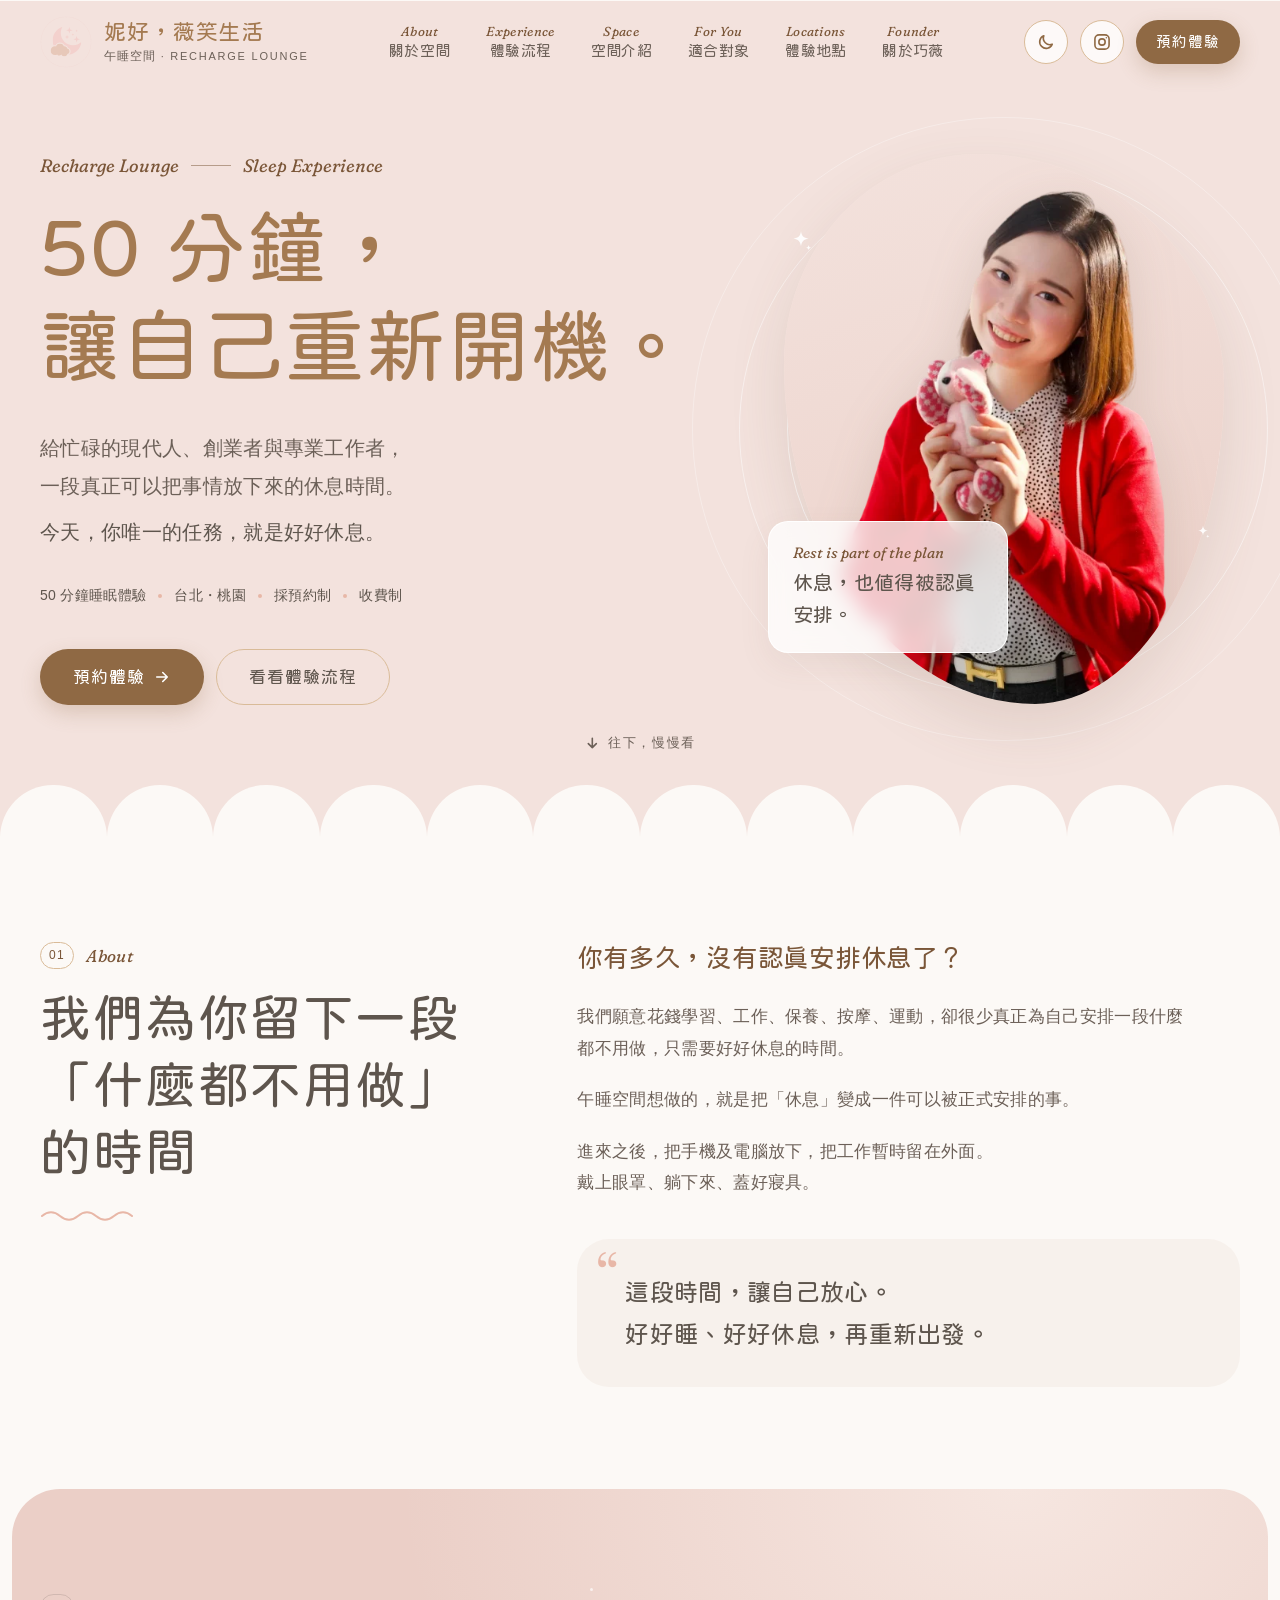
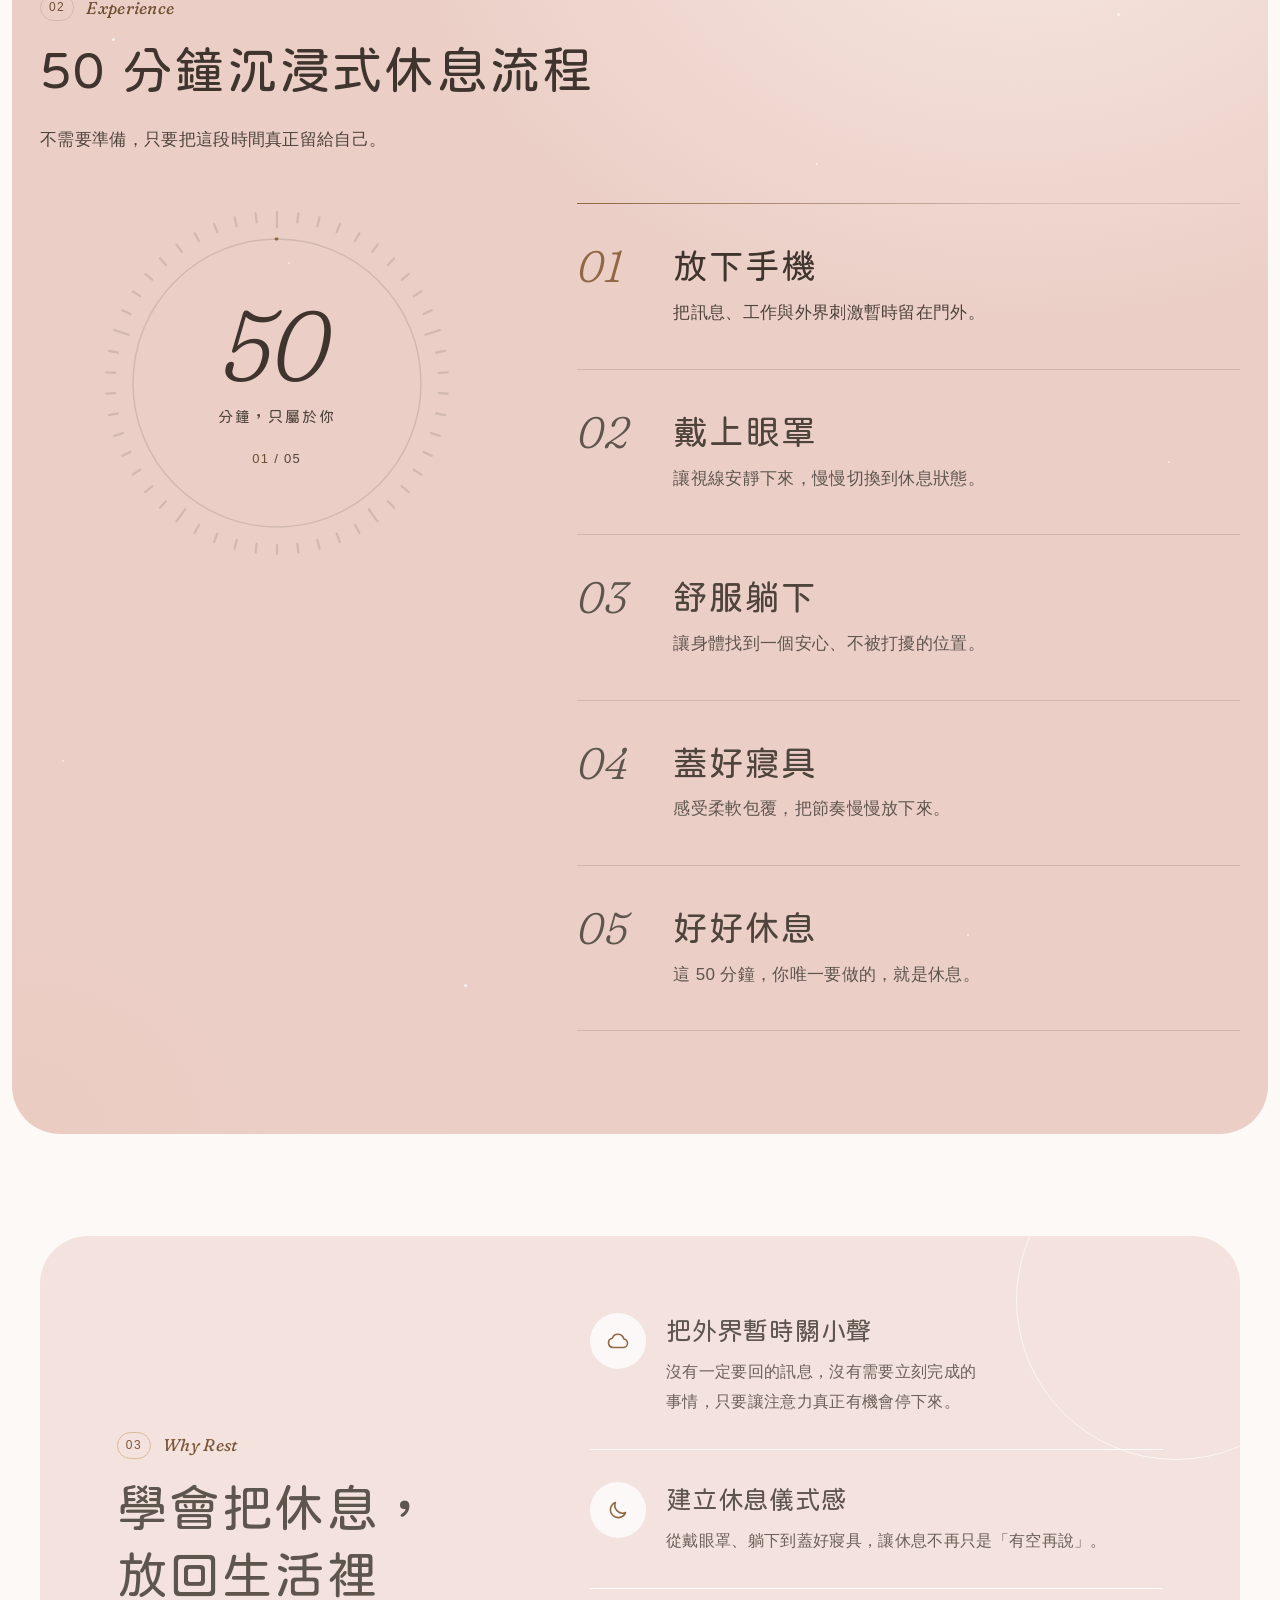
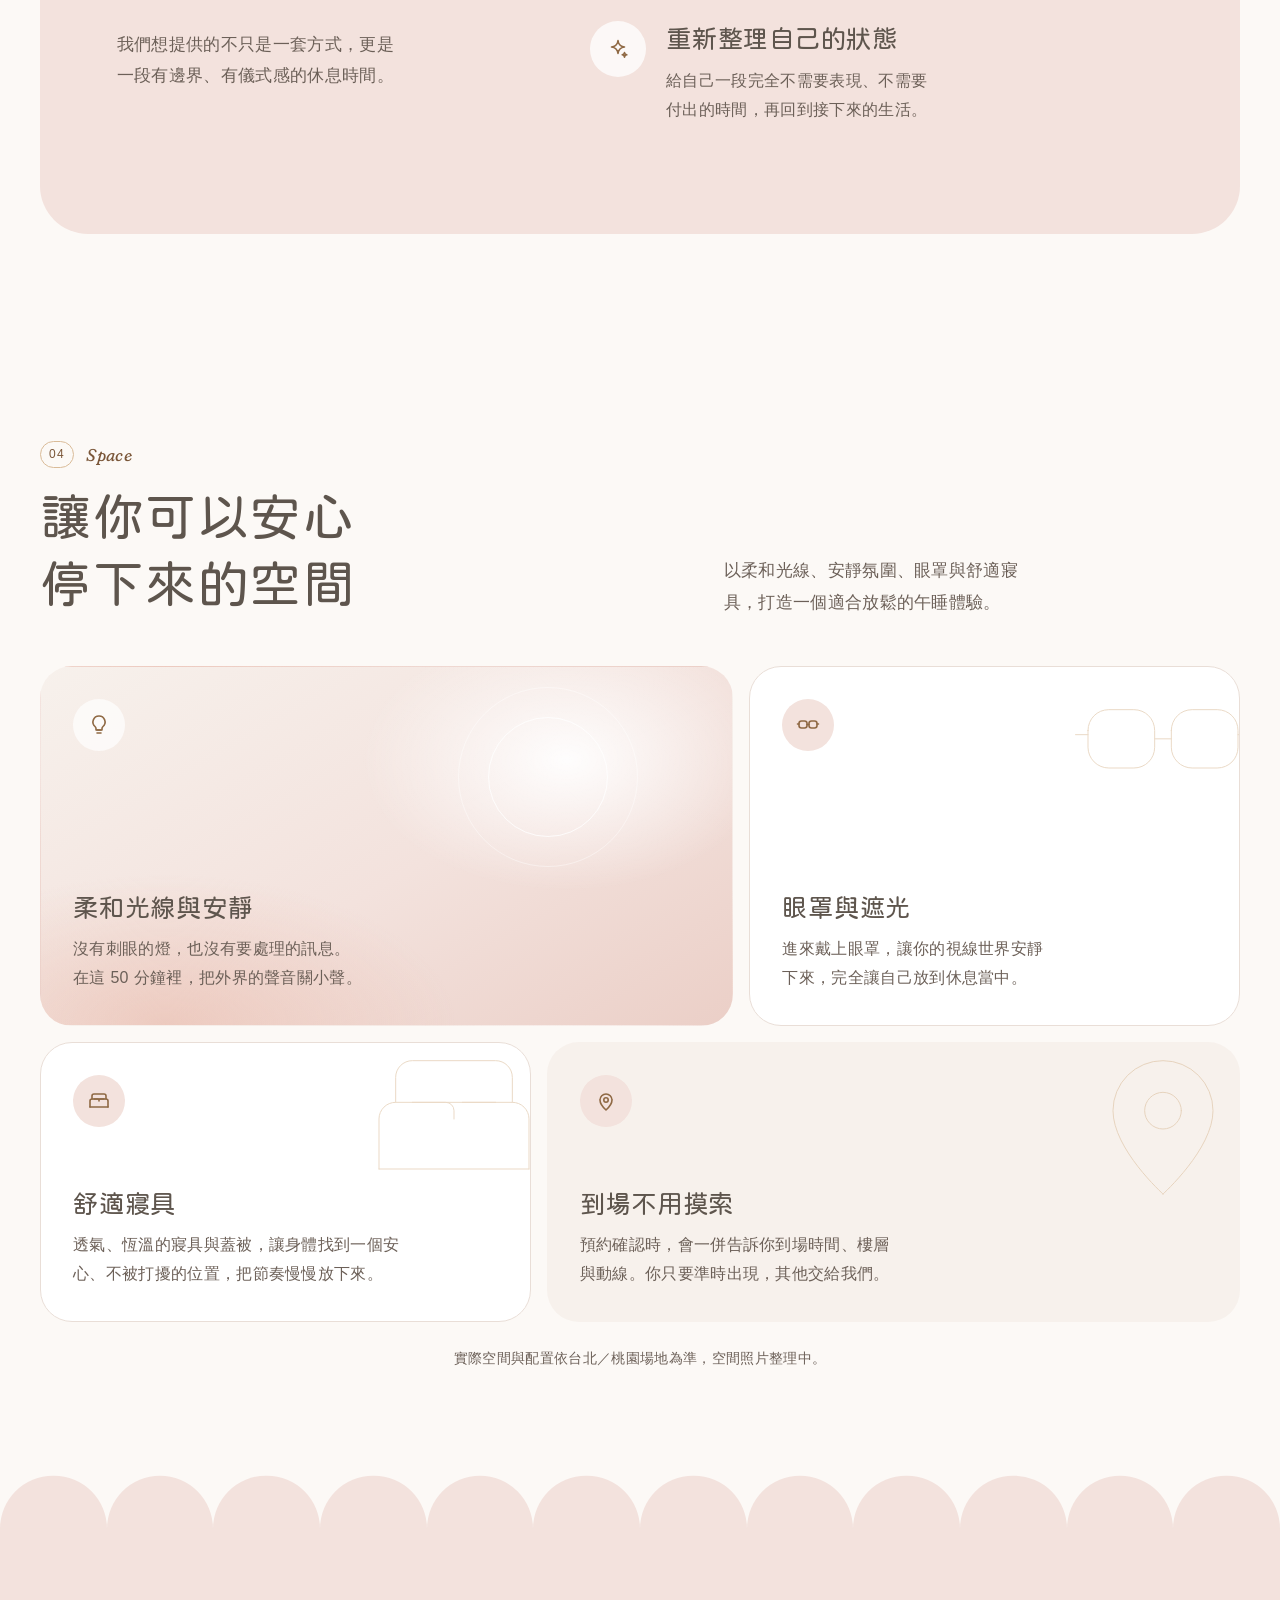
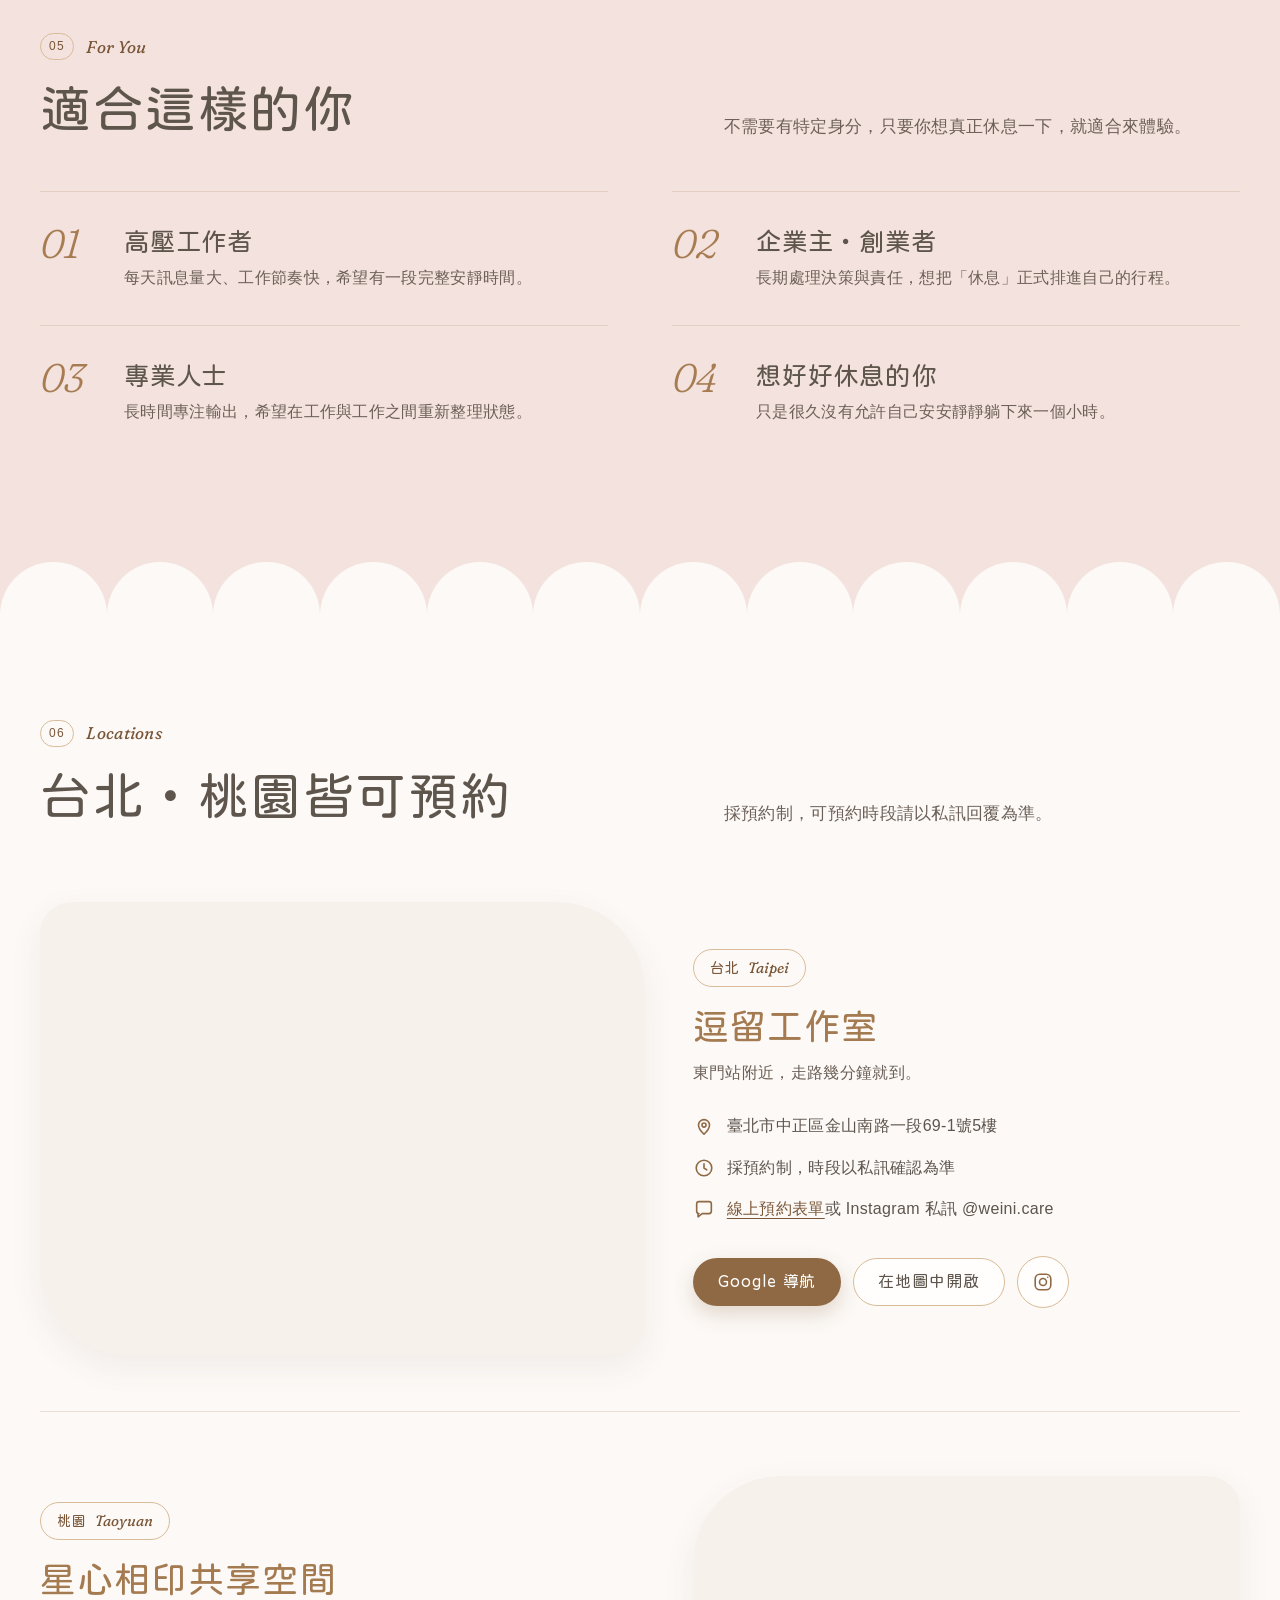
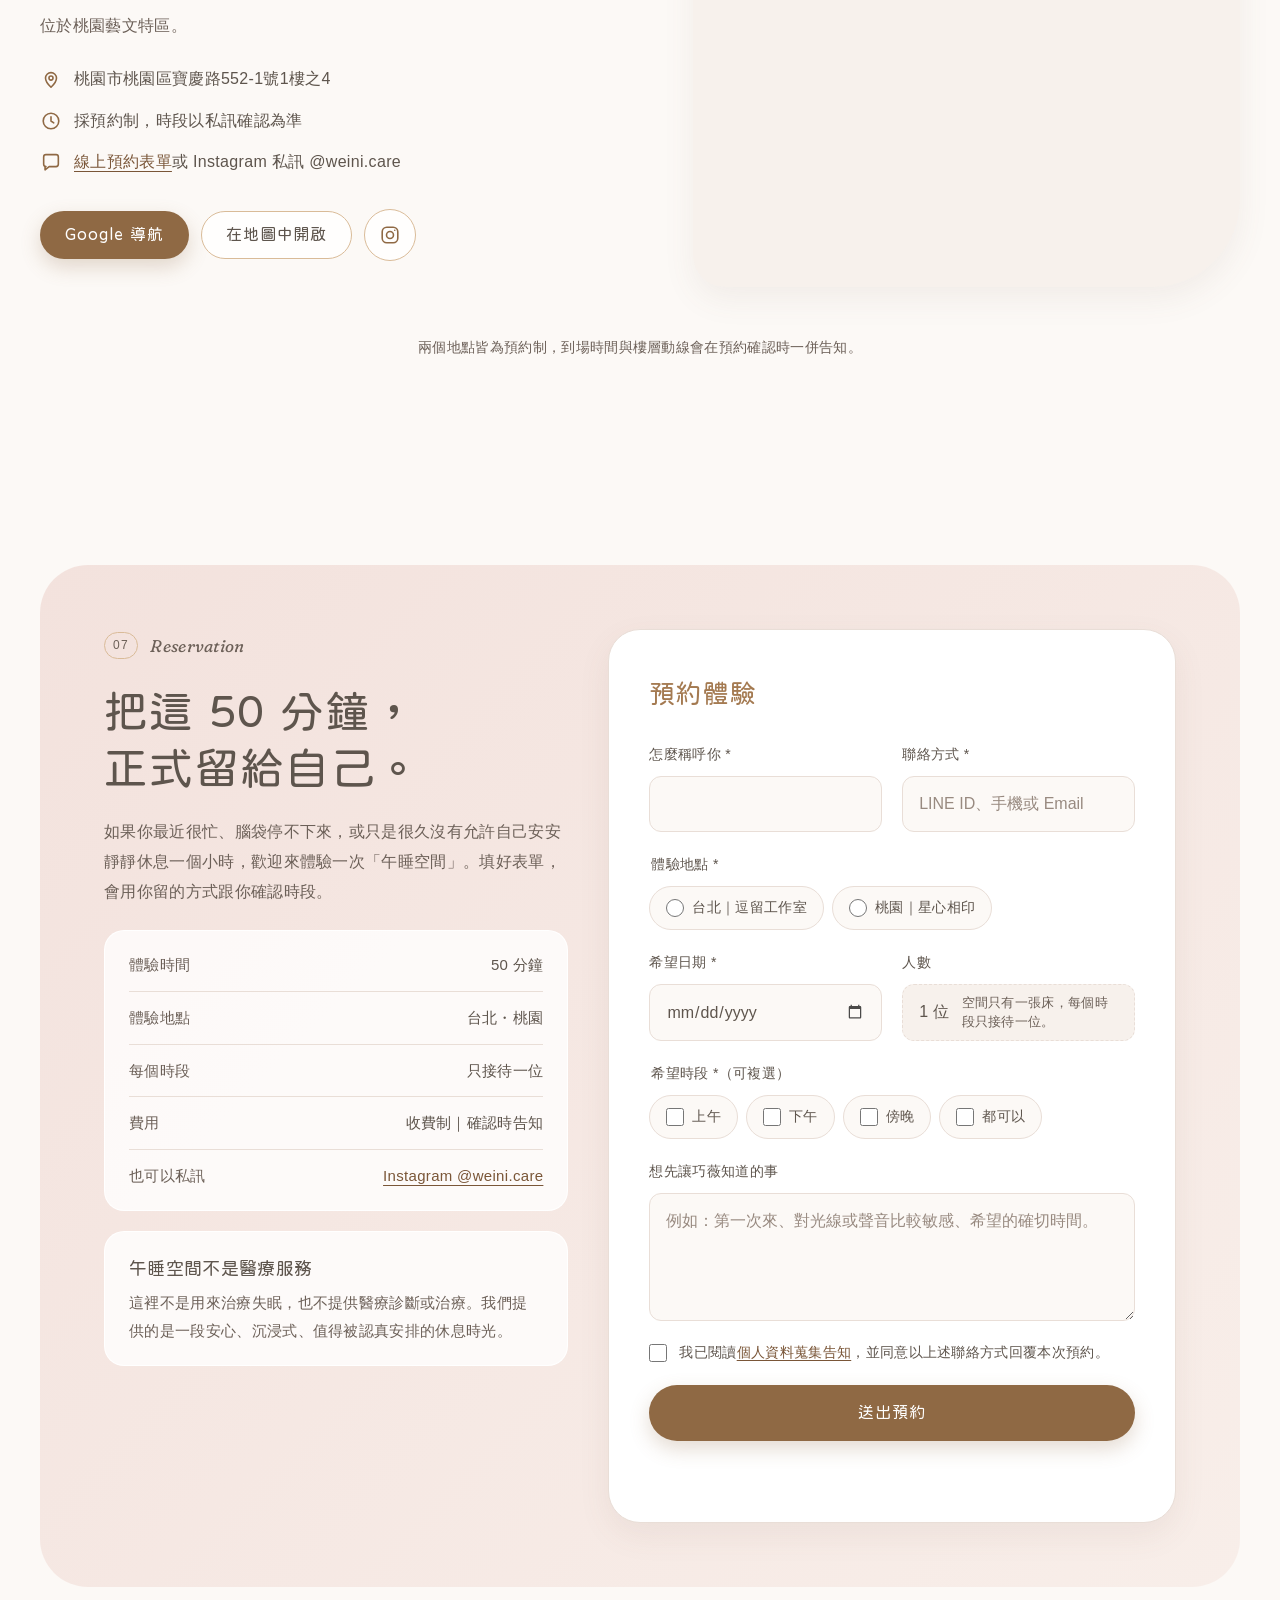
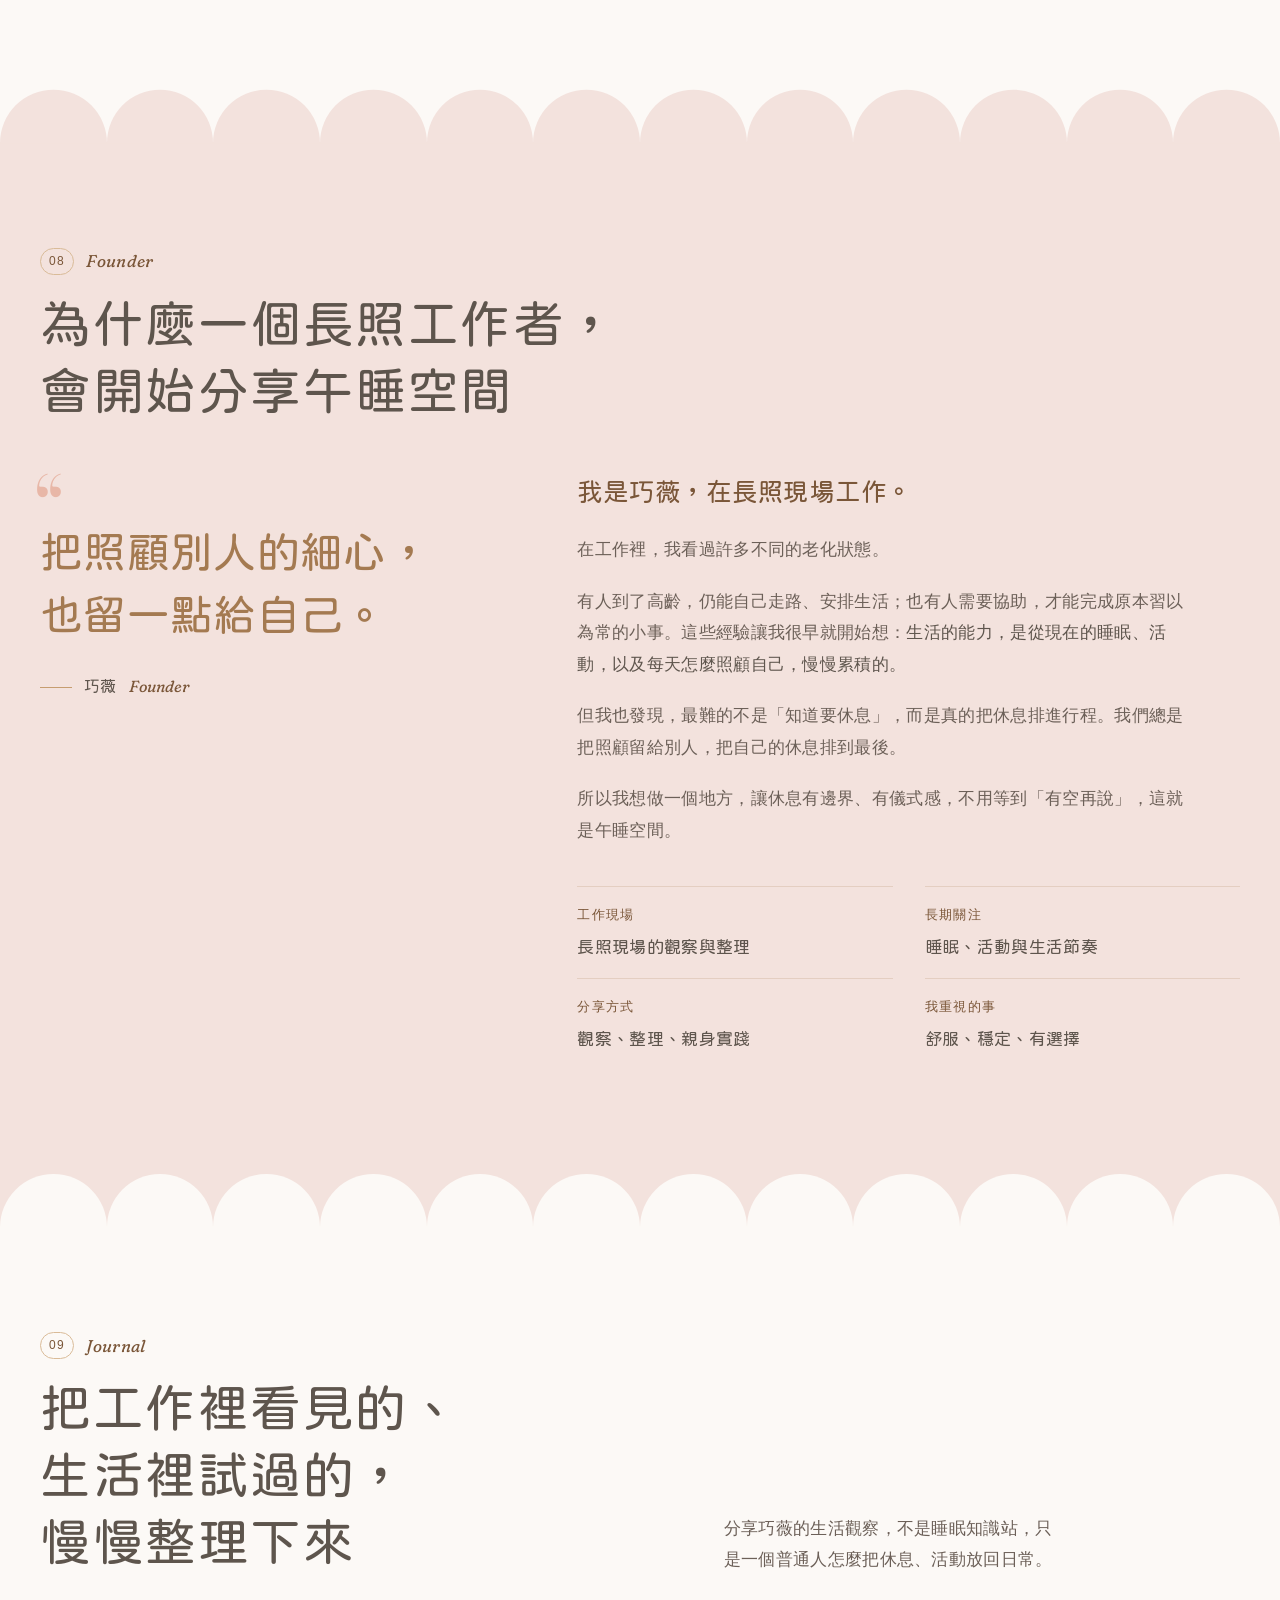
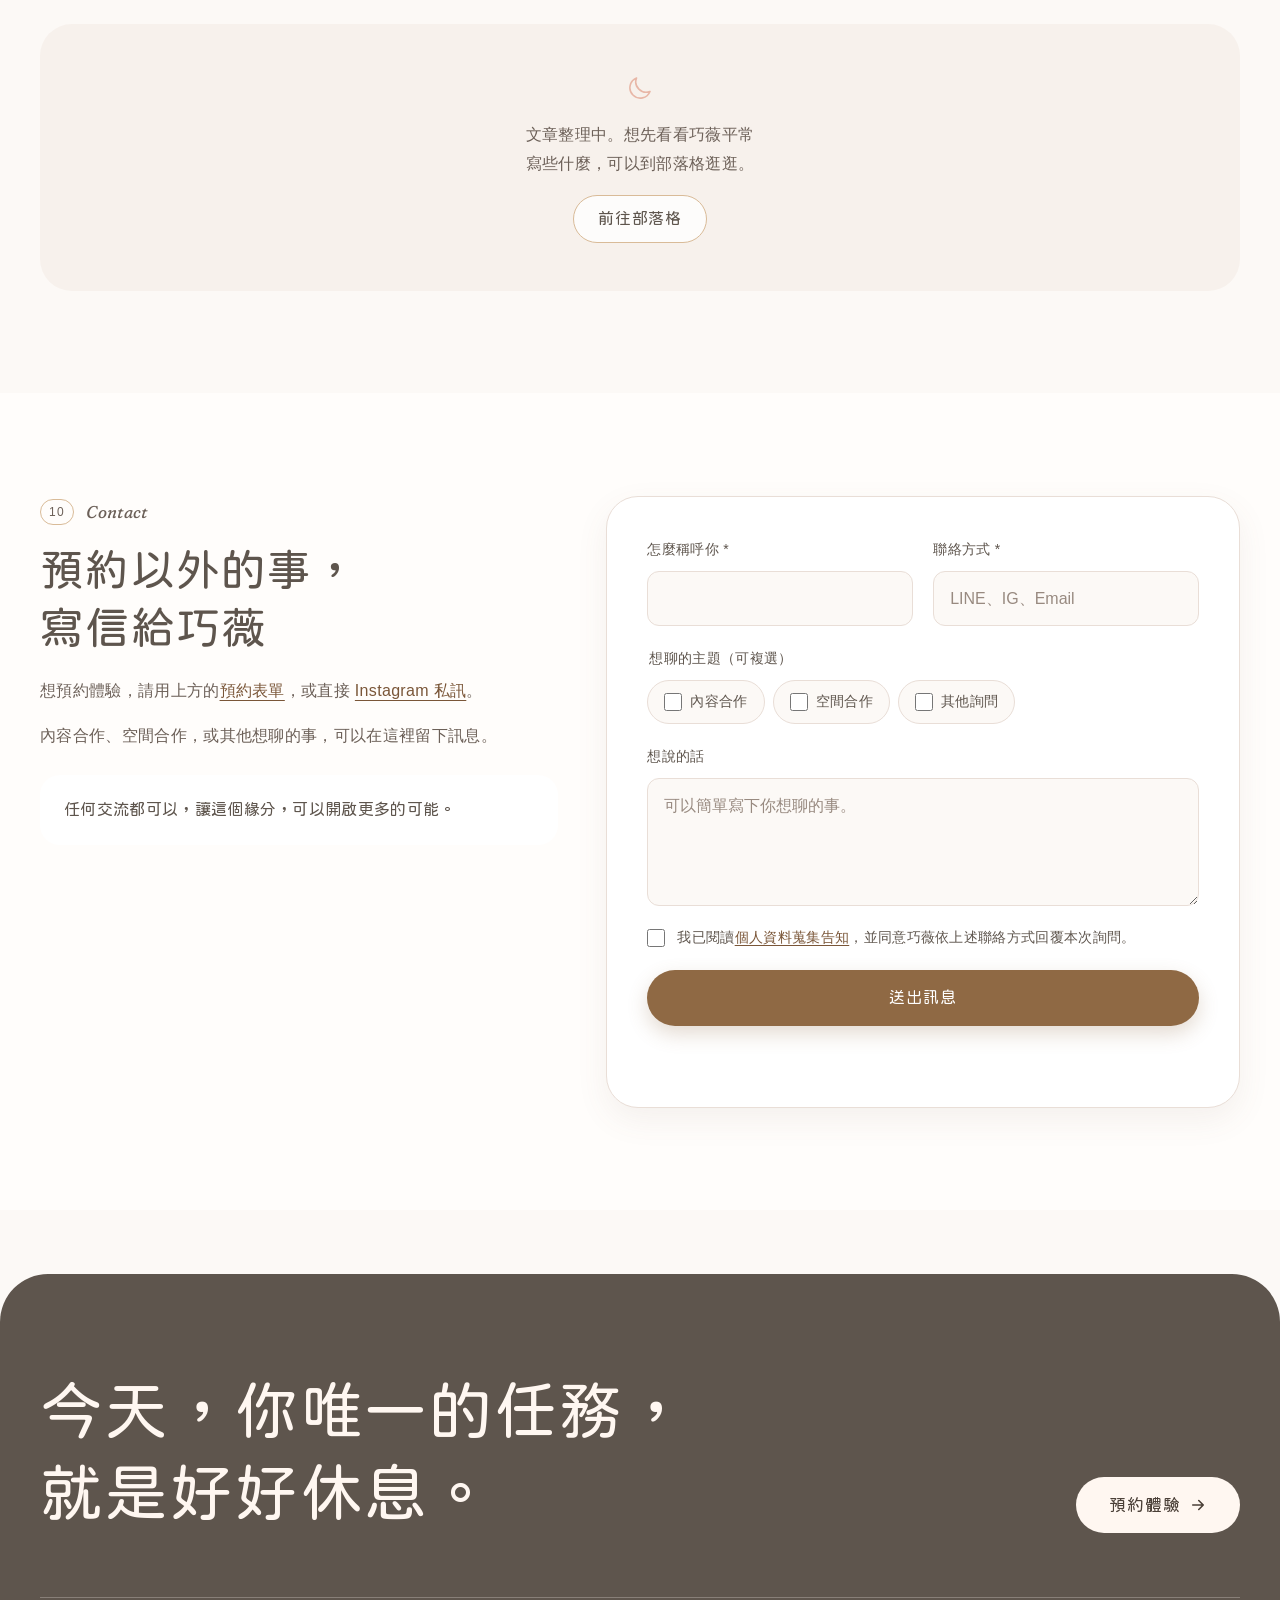
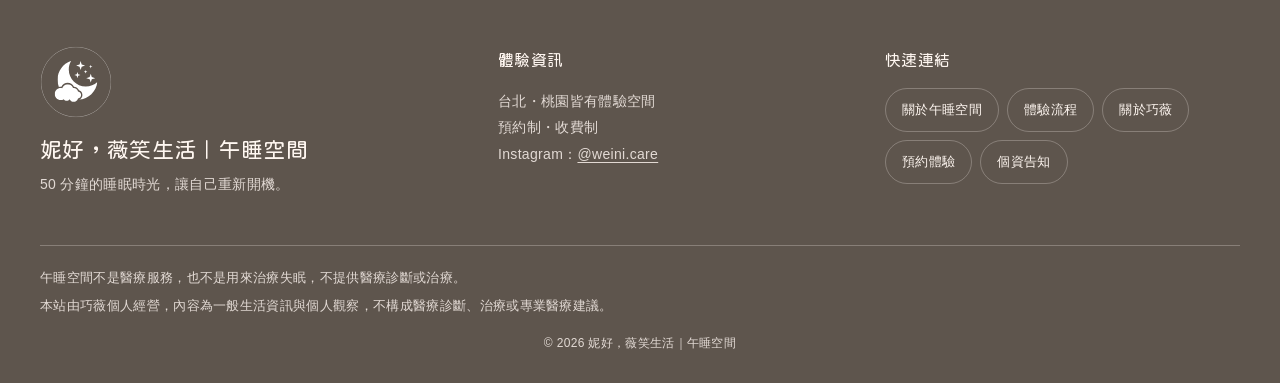
==== commit 0abe42eb: "首屏腮紅扇貝設計延伸到「適合這樣的你」與「關於巧薇」，修正畫面過矮時內容不顯示 - 新增 section-blush 腮紅色帶：上緣腮紅半圓、下緣白色半圓，手機 6 個，夜間版跟著切換 - 入夜區塊偵" ====
--- a/index.html
+++ b/index.html
@@ -338,7 +338,11 @@
     </section>
 
     <!-- 6. Audience -->
-    <section class="section section-alt" id="audience" aria-labelledby="audience-title">
+    <section class="section section-blush" id="audience" aria-labelledby="audience-title">
+      <div class="scallop scallop-top" aria-hidden="true">
+        <span></span><span></span><span></span><span></span><span></span><span></span>
+        <span></span><span></span><span></span><span></span><span></span><span></span>
+      </div>
       <div class="container">
         <header class="section-head section-head-row" data-reveal>
           <div>
@@ -370,6 +374,10 @@
             <p>只是很久沒有允許自己安安靜靜躺下來一個小時。</p>
           </li>
         </ul>
+      </div>
+      <div class="scallop" aria-hidden="true">
+        <span></span><span></span><span></span><span></span><span></span><span></span>
+        <span></span><span></span><span></span><span></span><span></span><span></span>
       </div>
     </section>
 
@@ -550,7 +558,11 @@
     </section>
 
     <!-- 9. Founder：關於巧薇 -->
-    <section class="section section-alt" id="founder" aria-labelledby="founder-title">
+    <section class="section section-blush" id="founder" aria-labelledby="founder-title">
+      <div class="scallop scallop-top" aria-hidden="true">
+        <span></span><span></span><span></span><span></span><span></span><span></span>
+        <span></span><span></span><span></span><span></span><span></span><span></span>
+      </div>
       <div class="container">
         <header class="section-head" data-reveal>
           <p class="mini"><span class="idx" lang="en">08</span>Founder</p>
@@ -576,6 +588,10 @@
             </dl>
           </div>
         </div>
+      </div>
+      <div class="scallop" aria-hidden="true">
+        <span></span><span></span><span></span><span></span><span></span><span></span>
+        <span></span><span></span><span></span><span></span><span></span><span></span>
       </div>
     </section>
 
@@ -776,7 +792,7 @@
         var hh = header.offsetHeight;
         new IntersectionObserver(function (entries) {
           header.classList.toggle('on-dark', entries[0].isIntersecting);
-        }, { rootMargin: '0px 0px -' + (window.innerHeight - hh) + 'px 0px' }).observe(dusk);
+        }, { rootMargin: '0px 0px ' + -Math.max(0, window.innerHeight - hh) + 'px 0px' }).observe(dusk);
       }
 
       /* ---------- 進場：區塊進入畫面時淡入 ---------- */
--- a/assets/css/site.css
+++ b/assets/css/site.css
@@ -721,6 +721,18 @@
   border-top-left-radius: 999px;
   border-top-right-radius: 999px;
 }
+
+/* 腮紅色帶：沿用首屏的腮紅底與扇貝邊，讓下方偏白的區塊有地方換氣 */
+.section-blush {
+  --scallop-h: calc(100vw / 24); /* 12 個半圓，高是寬的一半 */
+  --color-border: rgba(167, 124, 82, .2);
+  margin-top: var(--scallop-h);
+  padding-bottom: calc(var(--section-y) + var(--scallop-h));
+  background: var(--color-surface-blush);
+}
+[data-theme="dark"] .section-blush { --color-border: rgba(244, 236, 230, .1); }
+.scallop-top { top: 1px; bottom: auto; transform: translateY(-100%); }
+.scallop-top span { background: var(--color-surface-blush); }
 
 @supports (animation-timeline: scroll()) {
   @media (prefers-reduced-motion: no-preference) and (min-width: 761px) {
@@ -1589,6 +1601,7 @@
   .floating-note strong { font-size: 17px; }
   .scallop { grid-template-columns: repeat(6, 1fr); }
   .scallop span:nth-child(n + 7) { display: none; }
+  .section-blush { --scallop-h: calc(100vw / 12); }
 
   :root { --section-y: var(--space-16); }
   .section-head { margin-bottom: var(--space-8); }
